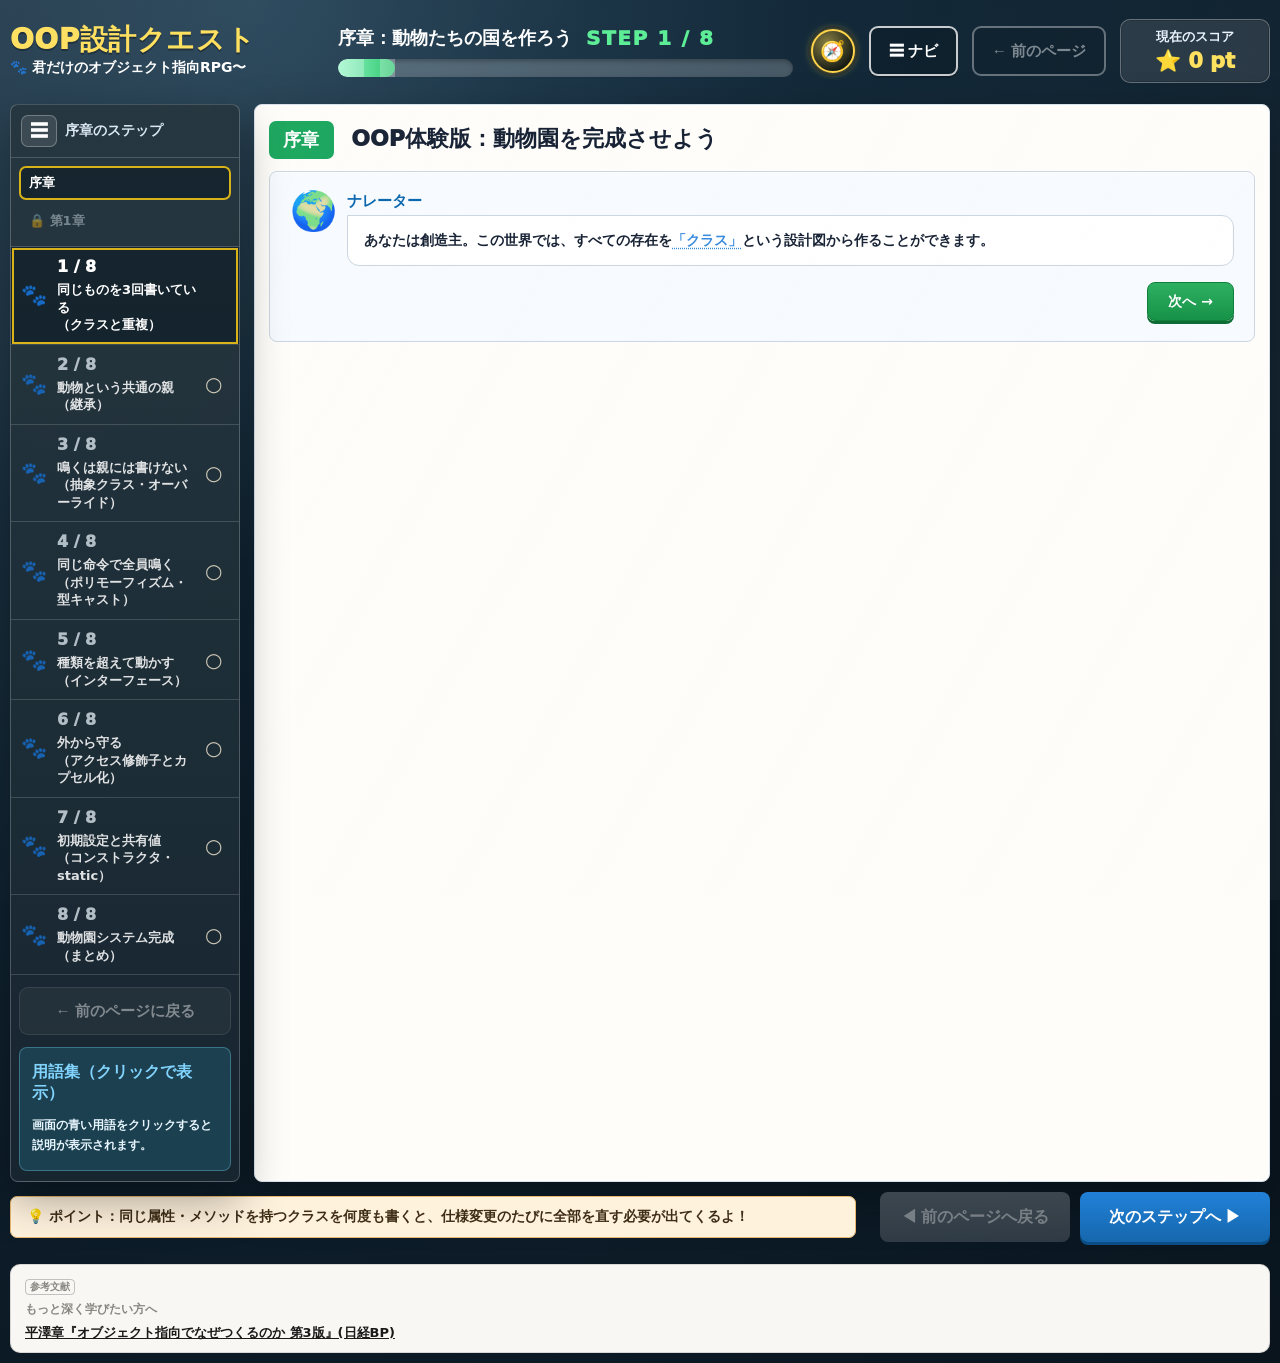
==== index.html @ e27869a7 "feat: 書籍紹介カードとSEO用metaを追加 - 平澤章『オブジェクト指向でなぜつくるのか 第3版』の紹介カードをフッター下に追加(senjin-22) - description/canoni" ====
<!DOCTYPE html>
<html lang="ja">
<head>
<meta charset="UTF-8">
<meta name="viewport" content="width=device-width, initial-scale=1.0">
<title>OOPクエスト ― ゲームで学ぶオブジェクト指向入門（動物園チュートリアル）</title>
<meta name="description" content="クラス・インスタンス・継承・カプセル化・ポリモーフィズムを、動物園を組み立てながら体験できる無料のオブジェクト指向（OOP）学習ゲーム。ブラウザだけで遊べます。">
<link rel="canonical" href="https://informatics.habatakijuku.com/oop-game/">
<meta property="og:type" content="website">
<meta property="og:site_name" content="OOPクエスト">
<meta property="og:locale" content="ja_JP">
<meta property="og:title" content="OOPクエスト ― ゲームで学ぶオブジェクト指向入門（動物園チュートリアル）">
<meta property="og:description" content="クラス・継承・ポリモーフィズムを、動物園を組み立てながら体験できる無料のOOP学習ゲーム。">
<meta property="og:url" content="https://informatics.habatakijuku.com/oop-game/">
<meta name="twitter:card" content="summary">
<link rel="icon" href="data:image/svg+xml,<svg xmlns=%22http://www.w3.org/2000/svg%22 viewBox=%220 0 100 100%22><text y=%22.9em%22 font-size=%2290%22>🐾</text></svg>">
<script type="application/ld+json">
{
  "@context": "https://schema.org",
  "@type": "LearningResource",
  "name": "OOPクエスト 序章：動物園チュートリアル",
  "description": "クラス・インスタンス・継承・カプセル化・ポリモーフィズムを、動物園を組み立てながら体験できる無料のオブジェクト指向（OOP）学習ゲーム。",
  "url": "https://informatics.habatakijuku.com/oop-game/",
  "inLanguage": "ja",
  "learningResourceType": "learning activity",
  "teaches": "オブジェクト指向プログラミングの基礎（クラス・インスタンス・継承・カプセル化・ポリモーフィズム）",
  "isAccessibleForFree": true,
  "author": { "@type": "Person", "name": "ruglerugle" }
}
</script>
<!-- Google tag (gtag.js) -->
<script async src="https://www.googletagmanager.com/gtag/js?id=G-9RTQCP2HXM"></script>
<script>
  window.dataLayer = window.dataLayer || [];
  function gtag(){dataLayer.push(arguments);}
  gtag('js', new Date());
  gtag('config', 'G-9RTQCP2HXM');
</script>
<style>
*,*::before,*::after{box-sizing:border-box;margin:0;padding:0}
html{-webkit-text-size-adjust:100%;text-size-adjust:100%;}
html,body{max-width:100vw;overflow-x:hidden}
:root{
  --s0:#f1efe8;--s1:#f8f7f4;--s2:#fff;
  --tp:#1a1a18;--ts:#5f5e5a;--tm:#888780;
  --bd:rgba(0,0,0,.13);--bds:rgba(0,0,0,.22);
  --ok:#eaf3de;--tok:#3b6d11;--bok:#97c459;
  --ng:#fcebeb;--tng:#a32d2d;--bng:#f09595;
  --ac:#e6f1fb;--tac:#185fa5;--bac:#85b7eb;--fac:#378add;
  --pr:#eeedfe;--tpr:#534ab7;
  --wn:#faeeda;--twn:#854f0b;--bwn:#ef9f27;
  --r:8px;--f:system-ui,-apple-system,sans-serif;--m:ui-monospace,'Cascadia Code',monospace;
}
@media(prefers-color-scheme:dark){:root{
  --s0:#1c1c1a;--s1:#252523;--s2:#2e2e2b;
  --tp:#f0ede6;--ts:#a8a69f;--tm:#6e6c67;
  --bd:rgba(255,255,255,.11);--bds:rgba(255,255,255,.2);
  --ok:#173404;--tok:#c0dd97;--bok:#3b6d11;
  --ng:#501313;--tng:#f09595;--bng:#a32d2d;
  --ac:#042c53;--tac:#85b7eb;--bac:#185fa5;
  --pr:#26215c;--tpr:#afa9ec;
  --wn:#412402;--twn:#fac775;--bwn:#ba7517;
}}
body{font-family:var(--f);background:var(--s0);color:var(--tp);min-height:100vh;display:flex;justify-content:center;padding:1.5rem 1rem}
.wrap{width:100%;max-width:700px}

/* ── ナビ ── */
.top-bar{display:flex;justify-content:space-between;align-items:center;margin-bottom:1rem;gap:8px;flex-wrap:wrap}
.chapter-nav{display:flex;gap:6px;flex-wrap:wrap}
.ch-dot{padding:4px 12px;border-radius:99px;font-size:12px;border:1px solid var(--bd);background:var(--s1);color:var(--tm);transition:all .2s}
.ch-dot.done{background:var(--ok);color:var(--tok);border-color:var(--bok)}
.ch-dot.active{background:var(--fac);color:#fff;border-color:var(--fac)}
.top-btns{display:flex;gap:6px}
.progress{height:4px;background:var(--bd);border-radius:2px;margin-bottom:1.25rem}
.progress-fill{height:100%;background:var(--fac);border-radius:2px;transition:width .4s}

/* ── 用語ツールチップ ── */
.gloss-term{color:var(--fac);text-decoration:underline;text-decoration-style:dotted;cursor:help;text-underline-offset:3px}
.gloss-term:hover{background:var(--ac);border-radius:2px}
#gloss-popup{display:none;position:fixed;z-index:200;background:var(--s2);border:1px solid var(--bds);border-radius:12px;padding:1rem 1.25rem 1rem 1rem;box-shadow:0 6px 24px rgba(0,0,0,.18);max-width:280px;width:calc(100vw - 32px)}
#gloss-popup strong{display:block;margin-bottom:.5rem;font-size:14px;color:var(--tp)}
#gloss-popup p{color:var(--ts);line-height:1.65;font-size:13px}
#gloss-close{position:absolute;top:8px;right:8px;background:none;border:none;cursor:pointer;color:var(--tm);font-size:18px;line-height:1;padding:2px 6px;font-family:var(--f)}

/* ── ストーリー ── */
.story-panel{background:var(--s2);border:1px solid var(--bd);border-radius:16px;padding:1.25rem;margin-bottom:1rem}
.npc{display:flex;align-items:flex-start;gap:10px;margin-bottom:1rem}
.npc-avatar{font-size:32px;flex-shrink:0;line-height:1}
.npc-name{font-size:11px;font-weight:500;color:var(--tm);margin-bottom:4px}
.bubble{background:var(--s1);border:1px solid var(--bd);border-radius:0 12px 12px 12px;padding:.75rem 1rem;font-size:14px;line-height:1.8;color:var(--tp)}
.story-actions{display:flex;justify-content:flex-end}

/* ── 汎用ボタン ── */
.btn{border:1px solid var(--bds);background:transparent;border-radius:var(--r);padding:.6rem 1.25rem;font-size:14px;cursor:pointer;color:var(--tp);font-family:var(--f);transition:background .15s;touch-action:manipulation;-webkit-tap-highlight-color:transparent}
.btn:hover{background:var(--s1)}
.btn-p{background:var(--fac);color:#fff;border-color:var(--fac)}
.btn-p:hover{opacity:.9;background:var(--fac)}
.btn:disabled{opacity:.4;cursor:default;pointer-events:none}
.btn-sm{padding:.4rem .75rem;font-size:12px}

.ch-title{font-size:11px;font-weight:500;color:var(--tm);letter-spacing:.08em;margin-bottom:4px}
.ch-heading{font-size:20px;font-weight:500;margin-bottom:1rem;color:var(--tp)}
.game-intro{font-size:14px;color:var(--ts);margin-bottom:1rem;line-height:1.6}

/* ── UML クラスボックス ── */
.uml-class{border:2px solid var(--ts);background:var(--s2)}
.uml-head{background:var(--s0);border-bottom:1.5px solid var(--ts);padding:8px 14px;font-weight:500;text-align:center;font-size:14px}
.uml-sec{border-bottom:1.5px solid var(--ts);padding:4px 0}
.uml-sec:last-child{border-bottom:none}
.m-row{display:flex;align-items:center;gap:8px;padding:8px 12px;font-family:var(--m);font-size:12px;border-left:3px solid transparent}
.m-name{flex:1;word-break:break-all}
.m-mod-btn{display:flex;gap:4px;flex-shrink:0}
.mod-opt{padding:4px 8px;border-radius:4px;font-size:11px;font-weight:500;cursor:pointer;border:1.5px solid transparent;opacity:.4;transition:all .15s;touch-action:manipulation}
.mod-opt:hover{opacity:.7}
.mod-opt.sel{opacity:1;border-color:currentColor}
.mod-pub{color:var(--tok);background:var(--ok)}
.mod-pri{color:var(--tng);background:var(--ng)}
.mod-pro{color:var(--tpr);background:var(--pr)}

/* ── 継承ツリー ── */
.tree-wrap{background:var(--s1);border:1px solid var(--bd);border-radius:12px;padding:1.25rem 1rem;margin-bottom:1rem;overflow-x:auto;-webkit-overflow-scrolling:touch}
.cards-area{display:flex;gap:8px;flex-wrap:wrap;margin-bottom:1rem}
.class-card{padding:6px 12px;border:2px solid var(--bds);border-radius:var(--r);background:var(--s2);cursor:pointer;font-size:12px;font-weight:500;transition:all .15s;user-select:none;touch-action:manipulation}
.class-card:hover,.class-card.selected{border-color:var(--fac);background:var(--ac);color:var(--tac)}
.class-card.placed{opacity:.3;cursor:default;pointer-events:none}

/* ── 合成/集約 ── */
.worlds{display:grid;grid-template-columns:1fr 1fr;gap:12px;margin-bottom:1rem}
.world-box{background:var(--s2);border:1px solid var(--bd);border-radius:12px;padding:1rem;text-align:center}
.world-title{font-size:12px;font-weight:500;margin-bottom:.75rem;color:var(--ts)}
.obj-block{padding:8px 12px;border:2px solid var(--ts);background:var(--s2);font-size:12px;font-weight:500;border-radius:4px;transition:opacity .5s,transform .5s;display:inline-block}
.obj-block.dead{opacity:0;transform:scale(.6)}
.compose-line{width:2px;height:16px;margin:0 auto}
.compose-line.solid{background:var(--tp)}
.compose-line.dashed{background:repeating-linear-gradient(to bottom,var(--ts) 0,var(--ts) 4px,transparent 4px,transparent 8px)}
.diamond{width:11px;height:11px;transform:rotate(45deg);margin:3px auto}
.diamond.filled{background:var(--tp)}
.diamond.empty-d{border:2px solid var(--tp)}
.rel-label{font-size:11px;color:var(--tm);margin:.5rem 0;line-height:1.4}
.world-quiz{background:var(--s1);border:1px solid var(--bd);border-radius:var(--r);padding:.875rem 1rem;margin-bottom:.75rem}
.wq-q{font-size:13px;margin-bottom:.75rem;line-height:1.6}
.wq-opts{display:flex;gap:8px;flex-wrap:wrap}
.wq-opt{padding:8px 16px;border:1px solid var(--bds);border-radius:var(--r);font-size:13px;cursor:pointer;background:var(--s2);transition:all .15s;touch-action:manipulation}
.wq-opt:hover{background:var(--s1)}
.wq-opt.ok{background:var(--ok);border-color:var(--bok);color:var(--tok)}
.wq-opt.ng{background:var(--ng);border-color:var(--bng);color:var(--tng)}

/* ── ポリモーフィズム ── */
.poly-area{display:grid;grid-template-columns:repeat(3,1fr);gap:10px;margin-bottom:1rem}
.poly-card{background:var(--s2);border:2px solid var(--bd);border-radius:12px;padding:.75rem .5rem;text-align:center;transition:border-color .3s,background .3s,transform .3s}
.poly-card.active{border-color:var(--fac);background:var(--ac);transform:translateY(-4px)}
.poly-card.done{border-color:var(--bok);background:var(--ok)}
.poly-icon{font-size:22px;margin-bottom:.25rem}
.poly-class{font-size:11px;font-weight:500;margin-bottom:.3rem;color:var(--tp)}
.poly-method{font-size:9px;font-family:var(--m);color:var(--tm);background:var(--s1);border-radius:4px;padding:2px 5px;margin-bottom:.4rem;display:inline-block}
.poly-impl{font-size:9px;font-family:var(--m);color:var(--tac);background:var(--ac);border-radius:4px;padding:2px 5px;margin-bottom:3px;opacity:0;transition:opacity .4s}
.poly-impl.show{opacity:1}
.poly-result{font-size:11px;font-weight:500;color:var(--tok);opacity:0;transition:opacity .4s}
.poly-result.show{opacity:1}
.poly-dispatch{background:var(--s1);border:1px solid var(--bd);border-radius:var(--r);padding:.75rem 1rem;font-family:var(--m);font-size:12px;line-height:2;margin-bottom:1rem}


/* ── 序章：継承ツリー図 ── */
.g0-tree-wrap{background:var(--s1);border:1px solid var(--bd);border-radius:12px;padding:1rem;margin-bottom:1rem;overflow-x:auto;-webkit-overflow-scrolling:touch}
.g0-tree-caption{font-size:12px;font-weight:700;color:var(--tp);margin-bottom:.35rem}
.g0-tree-note{font-size:12px;color:var(--ts);line-height:1.6;margin-bottom:.75rem}
.g0-tree{text-align:center;padding:.25rem 0 .5rem}
.g0-tier-label{font-size:11px;font-weight:700;color:var(--ts);margin-bottom:.4rem}
.g0-tier-row{display:flex;justify-content:center;gap:16px;flex-wrap:wrap;align-items:flex-start}
.g0-tree-node{background:var(--s2);border:2px solid var(--bds);border-radius:8px;overflow:hidden;min-width:120px;box-shadow:0 1px 0 rgba(0,0,0,.04)}
.g0-tree-node.movable{border-color:var(--tpr)}
.g0-tree-node.animal{border-color:var(--bok)}
.g0-tree-node.vehicle{border-color:var(--bac)}
.g0-tree-node.machine{border-color:var(--bwn)}
.g0-tree-node.leaf{min-width:72px;font-size:11px}
.g0-node-title{font-weight:700;font-size:13px;padding:5px 8px;background:var(--s0);border-bottom:1px solid var(--bd)}
.g0-tree-node.movable .g0-node-title{background:var(--pr);color:var(--tpr)}
.g0-tree-node.animal .g0-node-title{background:var(--ok);color:var(--tok)}
.g0-tree-node.vehicle .g0-node-title{background:var(--ac);color:var(--tac)}
.g0-tree-node.machine .g0-node-title{background:var(--wn);color:var(--twn)}
.g0-node-sub{font-size:10px;color:var(--tm);padding:3px 8px 0;font-family:var(--m)}
.g0-node-items{font-family:var(--m);font-size:10px;line-height:1.55;color:var(--ts);padding:4px 8px 6px;text-align:left}
.g0-arrow{font-size:22px;color:var(--ts);line-height:1;margin:.1rem 0}
.g0-branch{height:16px;border-top:2px solid var(--ts);border-left:2px solid var(--ts);border-right:2px solid var(--ts);width:min(70%,340px);margin:0 auto -1px}
.g0-leaf-group{display:flex;flex-direction:column;align-items:center;gap:6px;padding:8px 10px;border-radius:10px;background:rgba(0,0,0,.03)}
.g0-leaf-group-label{font-size:10px;font-weight:700;color:var(--tm)}
.g0-leaves{display:flex;gap:6px;justify-content:center;align-items:flex-start}
.g0-tree-tip{background:var(--wn);border:1px solid var(--bwn);border-radius:8px;padding:.65rem .8rem;font-size:12px;color:var(--twn);line-height:1.7;margin-top:.75rem}
@media(max-width:500px){
  .g0-tree-wrap{padding:.85rem}
  .g0-tier-row{gap:10px}
  .g0-tree-node{min-width:96px}
  .g0-tree-node.leaf{min-width:66px;font-size:10px}
  .g0-node-items{font-size:9px}
}

/* ── 抽象クラス ── */
.abs-badge{display:inline-block;font-size:10px;padding:1px 6px;border-radius:4px;margin-left:6px;font-style:italic;background:var(--pr);color:var(--tpr)}

/* ── static ── */
.accounts{display:grid;grid-template-columns:repeat(3,1fr);gap:8px;margin-bottom:1rem}
.acc-card{background:var(--s2);border:1px solid var(--bd);border-radius:12px;padding:.75rem .5rem;text-align:center}
.acc-icon{font-size:22px;margin-bottom:.3rem}
.acc-name{font-size:10px;font-weight:500;margin-bottom:.5rem}
.acc-field{font-size:10px;font-family:var(--m);padding:3px 6px;border-radius:4px;margin-bottom:3px;display:flex;justify-content:space-between;gap:4px;align-items:center}
.acc-field.static-f{background:var(--wn);color:var(--twn)}
.acc-field.inst-f{background:var(--s1);color:var(--ts)}
.acc-val{font-weight:500;font-size:10px;text-align:right;flex-shrink:0}
.ctrl-box{border-radius:var(--r);padding:.875rem 1rem;margin-bottom:.75rem;font-size:14px}
.ctrl-box.static-ctrl{background:var(--wn);border:1px solid var(--bwn);display:flex;align-items:center;justify-content:space-between;gap:8px;flex-wrap:wrap}
.ctrl-box.inst-ctrl{background:var(--s1);border:1px solid var(--bd)}
.ctrl-box span.label{font-weight:500}
.static-ctrl span.label{color:var(--twn)}
.inst-ctrl span.label{color:var(--ts);font-size:13px}
.inst-btns{display:flex;gap:6px;flex-wrap:wrap;margin-top:.5rem}
.inst-btn{padding:8px 12px;border:1px solid var(--bds);border-radius:var(--r);font-size:12px;cursor:pointer;background:var(--s2);font-family:var(--f);touch-action:manipulation}
.inst-btn:hover{background:var(--s1)}

.fb{border-radius:var(--r);padding:.875rem 1rem;font-size:14px;line-height:1.6;margin-bottom:1rem;display:none}
.fb.show{display:block}
.fb.ok{background:var(--ok);color:var(--tok);border:1px solid var(--bok)}
.fb.ng{background:var(--ng);color:var(--tng);border:1px solid var(--bng)}
.info-box{background:var(--ac);border:1px solid var(--bac);border-radius:var(--r);padding:.75rem 1rem;font-size:13px;color:var(--tac);margin-bottom:1rem;line-height:1.8}
.code-sample{background:var(--s1);border:1px solid var(--bd);border-radius:var(--r);padding:.75rem 1rem;font-family:var(--m);font-size:12px;line-height:1.75;white-space:pre-wrap;overflow:auto;margin-bottom:1rem}
.lesson-point{background:var(--wn);border:1px solid var(--bwn);color:var(--twn);border-radius:var(--r);padding:.7rem 1rem;font-size:13px;line-height:1.75;margin-bottom:1rem}

.complete{text-align:center;padding:2rem 0}
.complete h2{font-size:22px;font-weight:500;margin-bottom:.5rem}
.big-score{font-size:48px;font-weight:500;color:var(--fac);margin:.5rem 0}
.summary-grid{display:grid;grid-template-columns:repeat(auto-fit,minmax(140px,1fr));gap:8px;margin:1.25rem 0;text-align:left}
.sum-card{background:var(--s2);border:1px solid var(--bd);border-radius:12px;padding:.75rem 1rem}
.sum-card strong{display:block;font-size:13px;margin-bottom:4px;color:var(--tp)}
.sum-card p{color:var(--ts);line-height:1.6;font-size:12px}

@media(max-width:500px){
  .worlds{grid-template-columns:1fr}
  .poly-area{grid-template-columns:1fr}
  .m-name{font-size:11px}
  .ctrl-box.static-ctrl{flex-direction:column;align-items:flex-start}
  .m-row{flex-wrap:wrap;row-gap:6px}
  .m-name{flex:1 1 100%}
  .m-mod-btn{flex:0 0 100%;flex-shrink:0}
}


/* ===== Screenshot-like RPG UI polish ===== */
:root{
  --bg-a:#0d1b25;--bg-b:#142938;--bg-c:#09131b;
  --paper:#fffdf9;--paper2:#f8fbff;--ink:#162232;--muted:#657587;
  --line:#cbd6e2;--blue:#1678c8;--green:#1aa85a;--gold:#ffd44a;
  --dark-panel:rgba(25,39,49,.92);--dark-panel2:rgba(18,30,39,.96);
  --side-line:rgba(255,255,255,.18);
  --shadow:0 18px 45px rgba(0,0,0,.35);
}
@media(prefers-color-scheme:dark){:root{--s0:#eef3f8;--s1:#f7fbff;--s2:#fff;--tp:#182536;--ts:#5d6b7b;--tm:#8a98a8;--bd:rgba(10,35,60,.16);--bds:rgba(10,35,60,.28)}}
body{display:block;min-height:100vh;padding:0;background:radial-gradient(circle at 20% 0%,#29465a 0,#122838 34%,#09141d 100%);color:var(--ink);font-weight:650;}
body::before{content:"";position:fixed;inset:0;pointer-events:none;background:linear-gradient(120deg,rgba(255,255,255,.06),transparent 35%,rgba(255,255,255,.035));}
.wrap{max-width:none;width:auto}.top-bar,.progress{display:none!important}
.app-shell{min-height:100vh;display:flex;flex-direction:column;gap:10px;padding:8px 10px 10px;}
.game-header{height:86px;display:grid;grid-template-columns:310px 1fr auto;gap:18px;align-items:center;color:#fff;}
.brand-title{font-size:28px;line-height:1.05;font-weight:950;letter-spacing:.02em;color:#ffdf5a;text-shadow:0 2px 0 rgba(0,0,0,.35);white-space:nowrap;}
.brand-sub{font-size:14px;margin-top:5px;color:#fff;font-weight:900}.brand-sub::before{content:"🐾 ";}
.chapter-title{font-size:18px;font-weight:950;margin-bottom:9px;color:#fff;display:flex;align-items:center;gap:14px}.step-num{color:#5eed97;font-size:20px;letter-spacing:.08em;white-space:nowrap}.head-progress{height:18px;background:rgba(255,255,255,.22);border-radius:999px;overflow:hidden;box-shadow:inset 0 2px 4px rgba(0,0,0,.28)}
.head-progress-fill{height:100%;width:0;background:linear-gradient(90deg,#96f7c8,#2ec66e);border-radius:999px;transition:width .3s;position:relative}.head-progress-fill::after{content:"";position:absolute;inset:0;background:repeating-linear-gradient(90deg,rgba(255,255,255,.28) 0 26px,transparent 26px 42px)}
.header-actions{display:flex;align-items:center;gap:14px}a.head-btn{text-decoration:none;display:inline-flex;align-items:center;justify-content:center}.head-btn.home-badge{width:44px;height:44px;padding:0;border-radius:50%;background:radial-gradient(circle at 35% 30%,rgba(255,212,74,.5),rgba(20,26,20,1) 75%);border:2px solid #ffd44a;box-shadow:0 0 0 3px rgba(0,0,0,.25),0 0 10px -2px #ffd44a;font-size:20px}.head-btn.home-badge:hover{box-shadow:0 0 0 3px rgba(0,0,0,.25),0 0 16px 0 #ffd44a;transform:translateY(-2px) scale(1.07)}.score-box{height:64px;padding:8px 18px;border:1px solid rgba(255,255,255,.28);background:rgba(255,255,255,.10);border-radius:10px;text-align:center;min-width:150px;box-shadow:inset 0 0 0 1px rgba(0,0,0,.18)}.score-label{font-size:13px;color:#eaf4ff}.score-val{font-size:21px;color:#ffe15d;font-weight:950;margin-top:3px}.head-btn{height:50px;padding:0 18px;border:2px solid rgba(255,255,255,.78);border-radius:9px;background:rgba(0,0,0,.18);color:#fff;font-size:15px;font-weight:900;cursor:pointer;box-shadow:0 2px 0 rgba(0,0,0,.26)}
.game-layout{display:grid;grid-template-columns:230px minmax(0,1fr);gap:14px;flex:1;min-height:0;transition:grid-template-columns .25s ease}.side-panel{background:linear-gradient(180deg,rgba(39,55,64,.96),rgba(23,38,48,.98));position:sticky;top:8px;align-self:start;border:1px solid rgba(255,255,255,.22);border-radius:8px;box-shadow:var(--shadow);padding:0;color:#fff;overflow:hidden;transition:width .25s ease}.side-head{font-size:14px;font-weight:900;color:#dbe8f3;padding:10px 10px;border-bottom:1px solid var(--side-line);display:flex;align-items:center;gap:8px;min-height:48px}.side-head-text{white-space:nowrap}.side-toggle{width:36px;height:32px;border:1px solid rgba(255,255,255,.28);border-radius:7px;background:rgba(255,255,255,.10);color:#fff;font-weight:950;font-size:18px;cursor:pointer;line-height:1}.step-list{display:flex;flex-direction:column}.side-step{display:grid;grid-template-columns:30px 1fr 24px;gap:6px;align-items:center;min-height:78px;padding:10px 10px;border-bottom:1px solid var(--side-line);color:#cbd6de;position:relative;cursor:pointer;user-select:none}.side-step:hover{background:rgba(255,255,255,.07)}.side-step.upcoming{opacity:.86}.side-step.active{background:rgba(9,22,31,.52);outline:2px solid #d7b219;outline-offset:-3px;color:#fff}.side-step.done .paw{color:#ffd64c}.side-step.locked{opacity:.58}.paw{font-size:21px;color:#9ba7ad}.check,.lock{font-size:20px}.check{color:#51d184}.lock{color:#e8dfc9}.step-main{font-size:16px;font-weight:950;line-height:1.25}.step-sub{font-size:13px;margin-top:4px;line-height:1.35;color:#fff;font-weight:850}.side-actions{padding:12px 8px}.side-back{width:100%;height:48px;border:1px solid rgba(255,255,255,.22);border-radius:9px;background:rgba(255,244,209,.10);color:#fff;font-weight:900;font-size:15px}.gloss-box{margin:0 8px 10px;padding:14px 12px;border-radius:8px;background:rgba(31,76,93,.70);border:1px solid rgba(97,178,205,.45)}.gloss-title{color:#82d4ff;font-weight:950;margin-bottom:12px}.gloss-note{font-size:12px;line-height:1.65;color:#e8f6ff;font-weight:750}
.main-area{background:var(--paper);border:1px solid #d8e2ec;border-radius:8px;padding:16px 14px 10px;box-shadow:var(--shadow);overflow:auto;min-height:690px}.main-area .ch-title{display:inline-block;background:#1aa65d;color:#fff;border-radius:7px;padding:7px 14px;font-size:18px;font-weight:950;letter-spacing:.02em;margin:0 12px 0 0}.main-area .ch-title::after{content:""}.main-area .ch-heading{display:inline;font-size:22px;font-weight:950;color:#172235}.main-area .game-intro{clear:both;border-top:1px solid #c9d2da;padding-top:9px;margin-top:8px;font-size:16px;color:#172235;line-height:1.7;font-weight:780}.story-panel,.tree-wrap,.g0-tree-wrap{background:#f7fbff;border:1px solid #cbd6e2;border-radius:8px;box-shadow:inset 0 1px 0 #fff}.story-panel{margin-top:12px}.bubble{background:#fff;border:1px solid #cbd6e2;color:#172235;font-weight:750}.npc-avatar{font-size:38px}.npc-name{font-size:15px;color:#0967ae;font-weight:950}.btn{font-weight:900;border-radius:8px}.btn-p{background:linear-gradient(#29af5e,#129044);border-color:#0d7d37;color:#fff;box-shadow:0 3px 0 #0a6930}.code-sample{background:#eef4fa;color:#20344a;border-color:#cbd6e2;font-weight:750}.lesson-point{background:#fff4df;border-color:#e6b76a;color:#4c3514;font-weight:800}.fb.show{font-weight:800}.info-box{font-weight:800}.game-footer{display:grid;grid-template-columns:minmax(0,1fr) 390px;gap:24px;align-items:center}.footer-tip{background:#fff2dd;border:1px solid #e9b76d;border-radius:7px;padding:11px 16px;font-size:14px;color:#3e2d16;font-weight:900}.footer-actions{display:grid;grid-template-columns:1fr 1fr;gap:10px}.footer-prev,.footer-next{height:50px;border:none;border-radius:8px;color:white;font-size:16px;font-weight:950;cursor:pointer}.footer-prev{background:linear-gradient(#7a8794,#596673);box-shadow:0 3px 0 #3e4750}.footer-next{background:linear-gradient(#2181d8,#1667ad);box-shadow:0 3px 0 #0a4d87}.footer-prev:disabled,.footer-next:disabled,.head-btn:disabled,.side-back:disabled{opacity:.45;cursor:default;filter:grayscale(.35);box-shadow:none}.uml-class{border-color:#7a8da3}.uml-head{background:#edf4fb;color:#15283c;font-weight:950}.g0-tree-wrap{padding:12px}.g0-tree-caption{font-size:14px;color:#5b6774}.g0-tree-note{display:none}.g0-tree-node{box-shadow:0 2px 0 rgba(0,0,0,.08);background:#fff}.g0-node-title{font-size:15px;color:#111827}.g0-node-sub{font-weight:950}.g0-node-items{font-size:11px;color:#25364b;font-weight:850}.g0-arrow{font-size:23px;color:#2f3a45}.g0-branch,.g0-mini-branch{border-color:#2f3a45}.chapter-prefix{display:inline-block;background:#1aa65d;color:#fff;padding:7px 12px;border-radius:7px;margin-right:8px;font-weight:950}.quiz-choice{display:flex;align-items:center;gap:10px;border-bottom:1px solid #d7dfe8;padding:13px 8px;font-size:16px}.quiz-radio{width:22px;height:22px;border:2px solid #aebccc;border-radius:50%;display:inline-block;position:relative;background:#fff}.quiz-choice.selected .quiz-radio{border-color:#1d83df}.quiz-choice.selected .quiz-radio::after{content:"";position:absolute;inset:4px;border-radius:50%;background:#1d83df}.quiz-actions{display:flex;gap:18px;align-items:center;margin-top:18px}.confirm-btn{margin-left:auto;min-width:185px;height:64px;border:none;border-radius:12px;background:linear-gradient(#22b75d,#128943);color:#fff;font-size:24px;font-weight:950;box-shadow:0 3px 0 #0b682f}.hint-btn{height:38px;padding:0 16px;border-radius:7px;border:1px solid #96aec4;background:#fff;color:#1e74bd;font-size:14px;font-weight:900}


/* ===== Character dialogue system ===== */
.dialog-scene{
  display:flex;
  flex-direction:column;
  gap:8px;
  margin:12px 0 16px;
}
.dialog-row{
  display:grid;
  grid-template-columns:132px minmax(0,1fr);
  gap:12px;
  align-items:stretch;
  border:1px solid #cbd6e2;
  background:linear-gradient(180deg,#ffffff,#f8fbff);
  border-radius:10px;
  padding:10px 12px;
  box-shadow:inset 0 1px 0 #fff,0 2px 0 rgba(20,45,70,.04);
}
.dialog-row.right{
  grid-template-columns:minmax(0,1fr) 144px;
}
.dialog-row.right .dialog-character{order:2}
.dialog-row.right .dialog-bubble{order:1}
.dialog-character{
  display:flex;
  flex-direction:column;
  align-items:center;
  justify-content:center;
  align-self:center;
  min-width:0;
}
.dialog-character img{
  width:112px;
  max-width:100%;
  height:auto;
  display:block;
  object-fit:contain;
  filter:drop-shadow(0 3px 2px rgba(0,0,0,.12));
  position:relative;
  z-index:1;
}
.dialog-name{
  margin-top:-2px;
  padding:4px 12px;
  border-radius:7px;
  color:#fff;
  font-weight:950;
  font-size:13px;
  line-height:1.2;
  box-shadow:0 2px 0 rgba(0,0,0,.16);
  white-space:nowrap;
  position:relative;
  z-index:2;
}
.dialog-name.cat{background:linear-gradient(#4e9548,#2d7332)}
.dialog-name.rabbit{background:linear-gradient(#e78091,#ca5368)}
.dialog-bubble{
  position:relative;
  align-self:center;
  background:#fff;
  border:1px solid #cbd6e2;
  border-radius:12px;
  padding:13px 16px;
  color:#172235;
  font-size:15px;
  line-height:1.85;
  font-weight:800;
  min-height:84px;
  display:flex;
  flex-direction:column;
  justify-content:center;
}
.dialog-bubble::before{
  content:"";
  position:absolute;
  left:-10px;
  top:50%;
  transform:translateY(-50%);
  width:0;height:0;
  border-top:10px solid transparent;
  border-bottom:10px solid transparent;
  border-right:10px solid #cbd6e2;
}
.dialog-bubble::after{
  content:"";
  position:absolute;
  left:-8px;
  top:50%;
  transform:translateY(-50%);
  width:0;height:0;
  border-top:9px solid transparent;
  border-bottom:9px solid transparent;
  border-right:9px solid #fff;
}
.dialog-row.right .dialog-bubble::before{
  left:auto;right:-10px;
  border-right:0;
  border-left:10px solid #cbd6e2;
}
.dialog-row.right .dialog-bubble::after{
  left:auto;right:-8px;
  border-right:0;
  border-left:9px solid #fff;
}
.dialog-bubble strong,.dialog-bubble .hot{color:#d61e1e;font-weight:950}
.dialog-bubble .blue{color:#0967ae;font-weight:950}
.dialog-choice-panel{
  display:grid;
  grid-template-columns:repeat(3,minmax(0,1fr));
  gap:10px;
  margin:12px 0 16px;
}
.design-slot{
  background:#fff;
  border:2px solid #d5dde8;
  border-radius:10px;
  min-height:88px;
  padding:10px 12px;
  box-shadow:inset 0 1px 0 #fff;
}
.design-slot.good{border-color:#a35ff2;background:#fbf7ff}
.design-slot-title{font-weight:950;font-size:14px;margin-bottom:6px;color:#162232}
.design-slot-sub{font-family:var(--m);font-size:12px;line-height:1.8;color:#4b5d70;font-weight:800}
@media(max-width:700px){
  .dialog-row,.dialog-row.right{grid-template-columns:88px minmax(0,1fr);padding:8px;gap:8px}
  .dialog-row.right .dialog-character{order:0}
  .dialog-row.right .dialog-bubble{order:1}
  .dialog-character img{width:82px}
  .dialog-name{font-size:11px;padding:3px 8px}
  .dialog-bubble{font-size:13px;line-height:1.7;padding:10px 12px;min-height:70px}
  .dialog-row.right .dialog-bubble::before{left:-10px;right:auto;border-left:0;border-right:10px solid #cbd6e2}
  .dialog-row.right .dialog-bubble::after{left:-8px;right:auto;border-left:0;border-right:9px solid #fff}
  .dialog-choice-panel{grid-template-columns:1fr}
}



/* ===== 不自然な途中改行の抑制 =====
   用語・メソッド名だけが1語で次行に送られないようにする */
.dialog-bubble,
.bubble,
.game-intro,
.lesson-point,
.fb,
.info-box,
.footer-tip,
.g0-tree-note,
.g0-tree-tip,
.sum-card p{
  line-break: strict;
  word-break: auto-phrase;
  overflow-wrap: normal;
  text-wrap: pretty;
}
@supports not (word-break: auto-phrase){
  .dialog-bubble,.bubble,.game-intro,.lesson-point,.fb,.info-box,.footer-tip,.g0-tree-note,.g0-tree-tip,.sum-card p{
    word-break: normal;
  }
}
.gloss-term,
.dialog-bubble strong,
.dialog-bubble code,
.bubble strong,
.bubble code,
.game-intro strong,
.lesson-point strong,
.fb strong,
.info-box strong,
code{
  white-space: nowrap;
  word-break: keep-all;
}
.jp-nobr{
  white-space: nowrap;
  word-break: keep-all;
  display:inline;
}
.jp-phrase{
  white-space: nowrap;
  word-break: keep-all;
  display:inline;
}
.m-name{
  word-break: keep-all;
  overflow-wrap: normal;
}

/* スマホ幅：長い用語がnowrapで画面外にはみ出るのを防ぐ（iOS Safariで実機確認） */
@media(max-width:700px){
  .dialog-bubble,.bubble,.game-intro,.lesson-point,.fb,.info-box,.footer-tip,.g0-tree-note,.g0-tree-tip,.sum-card p{
    word-break: normal;
    overflow-wrap: anywhere;
  }
  .gloss-term,
  .dialog-bubble strong,.dialog-bubble code,
  .bubble strong,.bubble code,
  .game-intro strong,.lesson-point strong,.fb strong,.info-box strong,
  code,
  .jp-nobr,.jp-phrase{
    white-space: normal;
    overflow-wrap: anywhere;
  }
}

/* サイドナビ収納：アイコンだけ残す（タブレット幅） */
.app-shell.side-collapsed .game-layout{grid-template-columns:64px minmax(0,1fr)}
.app-shell.side-collapsed .side-panel{width:64px}
.app-shell.side-collapsed .side-head{justify-content:center;padding:8px 6px}
.app-shell.side-collapsed .side-head-text{display:none}
.app-shell.side-collapsed .step-list{display:flex;flex-direction:column}
.app-shell.side-collapsed .side-step{grid-template-columns:1fr;justify-items:center;min-height:58px;padding:8px 4px;gap:0}
.app-shell.side-collapsed .side-step>div:nth-child(2),
.app-shell.side-collapsed .side-step>div:nth-child(3),
.app-shell.side-collapsed .side-actions,
.app-shell.side-collapsed .chapter-nav,
.app-shell.side-collapsed .gloss-box{display:none}
.chapter-nav{display:flex;flex-direction:column;padding:8px;gap:4px;border-bottom:1px solid var(--side-line)}
.chapter-tab{padding:8px 10px;border-radius:7px;font-size:13px;font-weight:900;color:#cbd6de;cursor:pointer;user-select:none}
.chapter-tab:hover{background:rgba(255,255,255,.08)}
.chapter-tab.active{background:rgba(9,22,31,.52);outline:2px solid #d7b219;outline-offset:-2px;color:#fff}
.chapter-tab.done{color:#9fd6b8}
.chapter-tab.locked{opacity:.5;cursor:default}
.app-shell.side-collapsed .paw{font-size:22px}
.app-shell.side-collapsed .side-step.active{outline-offset:-4px}
.side-backdrop{display:none}
@media(max-width:900px){
  .app-shell{padding:8px;gap:8px;max-width:100vw;overflow-x:hidden}
  .game-header{height:auto;grid-template-columns:1fr;gap:10px}
  .brand-title{font-size:24px}
  .header-actions{flex-wrap:wrap;gap:8px}
  .game-layout{grid-template-columns:64px minmax(0,1fr);gap:8px;min-width:0}
  .app-shell:not(.side-collapsed) .game-layout{grid-template-columns:220px minmax(0,1fr)}
  .side-panel{display:block;order:0;position:sticky;top:8px}
  .side-head{padding:10px 12px}
  .step-list{display:flex;flex-direction:column}
  .side-step{min-height:58px;padding:8px;grid-template-columns:24px 1fr 20px}
  .paw{font-size:17px}.step-main{font-size:13px}.step-sub{font-size:11px}
  .side-actions,.gloss-box{display:none}
  .main-area{min-height:auto;padding:12px 10px;max-width:100%}
  .game-footer{grid-template-columns:1fr;gap:8px}.footer-actions{grid-template-columns:1fr 1fr;width:100%}.footer-prev,.footer-next{width:100%}
}
/* スマホ幅：サイドナビは完全に隠し、開くときだけ画面に重なるドロワーとして表示する */
@media(max-width:700px){
  .game-layout{grid-template-columns:1fr;gap:0}
  .app-shell.side-collapsed .game-layout,
  .app-shell:not(.side-collapsed) .game-layout{grid-template-columns:1fr}
  .side-panel{
    position:fixed;top:0;left:0;order:0;
    width:min(82vw,300px);height:100vh;height:100dvh;
    border-radius:0;
    transform:translateX(-100%);
    transition:transform .25s ease;
    box-shadow:10px 0 30px rgba(0,0,0,.45);
    overflow-y:auto;
    z-index:80;
  }
  .app-shell.side-collapsed .side-panel{width:min(82vw,300px);transform:translateX(-100%)}
  .app-shell:not(.side-collapsed) .side-panel{transform:translateX(0)}
  .side-backdrop{
    display:none;position:fixed;inset:0;background:rgba(6,12,18,.55);z-index:70;
  }
  .app-shell:not(.side-collapsed) .side-backdrop{display:block}
}

.book-recommend-box{margin:12px 0 0;background:var(--s1);border:1px solid var(--bd);border-radius:10px;padding:10px 14px}
.book-recommend-label{display:inline-block;font-size:10px;font-weight:900;color:var(--tm);border:1px solid var(--bds);border-radius:4px;padding:0 4px;margin:0 0 6px}
.book-recommend-lead{font-size:12px;color:var(--tm);margin:0 0 4px;font-weight:700}
.book-recommend-box a{font-size:13px;font-weight:900;text-decoration:underline;color:var(--tp)}
</style>
</head>

<body>
<div class="app-shell">
  <header class="game-header">
    <div>
      <h1 class="brand-title">OOP設計クエスト</h1>
      <div class="brand-sub">君だけのオブジェクト指向RPG〜</div>
    </div>
    <div>
      <div class="chapter-title"><span id="head-chapter-title">序章：動物たちの国を作ろう</span><span class="step-num" id="head-step">STEP 1 / 8</span></div>
      <div class="head-progress"><div class="head-progress-fill" id="prog"></div></div>
    </div>
    <div class="header-actions">
      <a class="head-btn home-badge" href="/" title="クエスト集トップへ" aria-label="クエスト集トップへ">🧭</a>
      <button class="head-btn" onclick="toggleSidebar()">☰ ナビ</button>
      <button class="head-btn" onclick="goBack()" id="back-btn">← 前のページ</button>
      <div class="score-box"><div class="score-label">現在のスコア</div><div class="score-val">⭐ <span id="score-now">0</span> pt</div></div>
    </div>
  </header>
  <div class="game-layout">
    <div class="side-backdrop" id="side-backdrop" onclick="toggleSidebar()"></div>
    <aside class="side-panel" id="side-panel">
      <div class="side-head"><button class="side-toggle" onclick="toggleSidebar()" title="ナビを開閉">☰</button><span class="side-head-text" id="side-head-label">序章のステップ</span></div>
      <div class="chapter-nav" id="chapter-nav"></div>
      <div class="step-list" id="ch-nav"></div>
      <div class="side-actions"><button class="side-back" id="side-back-btn" onclick="goBack()">← 前のページに戻る</button></div>
      <div class="gloss-box" id="side-gloss">
        <div class="gloss-title">用語集（クリックで表示）</div>
        <div class="gloss-note">画面の青い用語をクリックすると説明が表示されます。</div>
      </div>
    </aside>
    <main class="main-area" id="main-area" tabindex="-1"><div id="screen"></div></main>
  </div>
  <footer class="game-footer">
    <div class="footer-tip" id="footer-tip-text">💡 ポイント：継承は「is-a（〜は〜の一種）」の関係を表す。上のクラスの性質や振る舞いを下のクラスが受け継ぐよ！</div>
    <div class="footer-actions">
      <button class="footer-prev" id="footer-prev-btn" onclick="goBack()">◀ 前のページへ戻る</button>
      <button class="footer-next" onclick="footerNext()">次のステップへ ▶</button>
    </div>
  </footer>
  <div class="book-recommend-box">
    <p class="book-recommend-label">参考文献</p>
    <p class="book-recommend-lead">もっと深く学びたい方へ</p>
    <a href="https://www.amazon.co.jp/dp/4296000187?tag=senjin-22" target="_blank" rel="sponsored noopener">平澤章『オブジェクト指向でなぜつくるのか 第3版』(日経BP)</a>
  </div>
</div>
<div id="gloss-popup">
  <button id="gloss-close" onclick="closeGloss()">×</button>
  <strong id="gloss-term"></strong>
  <p id="gloss-def"></p>
</div>
<script>
const G={chapter:0,phase:'story',line:0,score:0,maxChapter:0};
const history=[];

const CHAPTERS=[
  {name:'序章',sub:'OOP体験版：動物園を完成させよう'},
  {name:'第1章',sub:'UML入門：設計図を正しく読み書きしよう'},
];

const GLOSSARY=[
  {term:'クラス',def:'オブジェクトの設計図。動物クラスのように、データと動作をまとめたもの。'},
  {term:'オブジェクト',def:'クラスから作られた実体。犬のポチ、猫のミケのような一つひとつの存在。'},
  {term:'インスタンス',def:'クラスから作られた実体。new 犬() で作られる一匹一匹がインスタンス。'},
  {term:'コンストラクタ',def:'インスタンスを作るときに初期値をセットする特別な処理。名前や初期体力などを決める。'},
  {term:'フィールド',def:'クラスが持つデータ。名前、体力、空腹度など。'},
  {term:'メソッド',def:'クラスが持つ動作。食べる、歩く、鳴くなど。'},
  {term:'メンバー',def:'クラスが持つフィールドとメソッドの総称。'},
  {term:'アクセス修飾子',def:'public / private / protected のこと。誰がそのメンバーに触れるかを決める。'},
  {term:'public',def:'外部から使える。公開された窓口。'},
  {term:'private',def:'クラス自身だけが使える。外部から勝手に触らせたくないデータに使う。'},
  {term:'protected',def:'自分自身と子クラスから使える。継承先にだけ見せたい時に使う。'},
  {term:'継承',def:'親クラスの性質を子クラスが引き継ぐ仕組み。「犬は動物の一種」のような is-a 関係。'},
  {term:'static',def:'インスタンスごとではなくクラス全体に属する値。動物の総数のように全体で1つあればよいものに使う。'},
  {term:'is-a',def:'「〇〇は△△の一種」と言える関係。継承を使う目安。'},
  {term:'カプセル化',def:'データを外部から直接触れないように隠し、メソッドだけを窓口にする考え方。'},
  {term:'ポリモーフィズム',def:'親型でまとめて扱っても、実際の中身に応じて違う処理が呼ばれる仕組み。'},
  {term:'オーバーライド',def:'親クラスで決めたメソッドを、子クラスで自分用に実装し直すこと。'},
  {term:'抽象クラス',def:'そのままではインスタンス化せず、子クラスに実装を任せるための親クラス。'},
  {term:'インターフェース',def:'継承関係がなくても「同じ操作ができる」という共通の型を与える契約。'},
  {term:'型キャスト',def:'親型として扱っていたものを、必要に応じて具体的な子クラス型として扱い直す操作。'},
  {term:'ダウンキャスト',def:'親クラス型から子クラス型へ戻す型キャスト。'},
  {term:'instanceof',def:'実際の中身が特定の型かどうか確認する演算子。安全にダウンキャストする前に使う。'},
  {term:'例外処理',def:'エラーが起きた時にプログラムを安全に続けるための仕組み。'},
  {term:'throw',def:'例外を意図的に発生させるキーワード。'}
];

const CHAR_IMAGES={
  cat:"/images/cat.png",
  catThink:"/images/catThink.png",
  rabbit:"/images/rabbit.png",
  rabbitThink:"/images/rabbitThink.png"
};

const stories={
  0:[
    {npc:'🌍 ナレーター',text:'あなたは創造主。この世界では、すべての存在を「クラス」という設計図から作ることができます。'},
    {npc:'🌍 ナレーター',text:'最初は犬・猫・鳥を作るだけ。でもコードを書けば書くほど、同じ処理が何度も現れてきます。'},
    {npc:'🌍 ナレーター',text:'困った場面を解決しながら、継承・抽象クラス・ポリモーフィズム・インターフェース・カプセル化を体験していきましょう。'},
  ],
  '0e':[
    {npc:'🌍 ナレーター',text:'動物園システムが完成しました。重複を減らし、同じ命令で動物を動かし、必要な時だけ具体的な型に戻し、外部からの改ざんも防げるようになりました。'},
    {npc:'🌍 ナレーター',text:'これで「オブジェクト指向の基本」は一通り体験済みです。次は、この設計を誰が見ても伝わる「図」として描き起こす方法——UMLを学んでいきましょう。'},
  ],
  1:[
    {npc:'🌍 ナレーター',text:'序章では、動物園システムを作りながらオブジェクト指向の考え方を体験しました。'},
    {npc:'🌍 ナレーター',text:'ここからは、そのクラス設計を「誰が見ても伝わる図」に描き起こす方法——UMLを学んでいきます。'},
  ],
  '1e':[
    {npc:'🌍 ナレーター',text:'クラス名・属性・メソッドの3段ボックス、アクセス修飾子の記号、継承とインターフェースの矢印、集約とコンポジション、多重度——クラス図の基本をひと通り読み解けるようになりました。'},
    {npc:'🌍 ナレーター',text:'これで、頭の中にある設計を誰とでも共有できる「図」として描き起こせるようになりました。お疲れさまでした！'},
  ],
};

const BOSS_QUESTIONS=[
  {concept:'継承',q:'犬・猫・鳥に共通する「食べる()」「寝る()」を1つの親クラスにまとめ、子クラスに引き継がせる仕組みを何という？',choices:['継承','カプセル化','static','コンストラクタ'],correct:0,why:'共通部分を親クラスにまとめ、子クラスが受け継ぐ仕組みが継承です。'},
  {concept:'抽象クラス',q:'Animalの「鳴く()」のように、中身を書かずに「必ず子クラスで実装すること」とだけ約束するメソッドを持つクラスを何という？',choices:['インターフェース','抽象クラス','static クラス','子クラス'],correct:1,why:'実装を子クラスに強制しつつ、自身は直接インスタンス化しないクラスが抽象クラスです。'},
  {concept:'ポリモーフィズム',q:'Animal型の変数に犬や猫を入れて同じ a.鳴く() を呼んでも、実際には犬なら「ワン」、猫なら「ニャー」と実行される仕組みを何という？',choices:['型キャスト','オーバーライド','ポリモーフィズム','アクセス修飾子'],correct:2,why:'見た目は同じ命令でも、実体ごとに違う処理が動くのがポリモーフィズムです。'},
  {concept:'型キャスト',q:'Animal型としてまとめて扱っていたものを、必要な時だけ具体的な犬クラス型として扱い直す操作を何という？',choices:['型キャスト','static','カプセル化','コンストラクタ'],correct:0,why:'親型でまとめた後、必要な場面だけ子クラス型に戻す操作が型キャストです。'},
  {concept:'インターフェース',q:'継承関係のない犬とロボットに、「動ける」という共通の型だけを持たせたい時に使う仕組みを何という？',choices:['抽象クラス','インターフェース','継承','カプセル化'],correct:1,why:'種類が違っても「同じ操作ができる」契約を与えるのがインターフェースです。'},
  {concept:'カプセル化',q:'空腹度などのデータを外部から直接書き換えられないようにし、正しい窓口（メソッド）だけを公開する考え方を何という？',choices:['ポリモーフィズム','インターフェース','カプセル化','static'],correct:2,why:'データを隠し、メソッド経由でだけ触れるようにする考え方がカプセル化です。'},
  {concept:'コンストラクタ',q:'new Dog("ポチ") のように、インスタンスが生まれる瞬間に名前などの初期値をセットする特別な処理を何という？',choices:['コンストラクタ','抽象メソッド','オーバーライド','型キャスト'],correct:0,why:'生まれた瞬間に初期状態を整える処理がコンストラクタです。'},
  {concept:'static',q:'インスタンスごとではなく、クラス全体で1つだけ共有される「動物の総数」のような値に使うキーワードは？',choices:['private','protected','static','public'],correct:2,why:'インスタンスごとに持つのではなく、クラス全体で共有する値にはstaticを使います。'},
];
// ─── HISTORY / BACK ──────────────────────────
function clonePlain(v){ return JSON.parse(JSON.stringify(v)); }
function saveHistory(){
  history.push({
    chapter:G.chapter,
    phase:G.phase,
    line:G.line,
    score:G.score,
    maxChapter:G.maxChapter,
    g0st: typeof g0st!=='undefined' ? clonePlain(g0st) : null,
    g1st: typeof g1st!=='undefined' ? clonePlain(g1st) : null
  });
}
function goBack(){
  if(history.length===0)return;
  const prev=history.pop();
  G.chapter=prev.chapter;G.phase=prev.phase;G.line=prev.line;G.score=prev.score;G.maxChapter=prev.maxChapter??G.maxChapter;
  if(prev.g0st && typeof g0st!=='undefined') g0st=clonePlain(prev.g0st);
  if(prev.g1st && typeof g1st!=='undefined') g1st=clonePlain(prev.g1st);
  render({scroll:true});
}

// ─── GLOSSARY TOOLTIP ────────────────────────
function showGloss(el,term){
  const g=GLOSSARY.find(x=>x.term===term);
  if(!g)return;
  document.getElementById('gloss-term').textContent=g.term;
  document.getElementById('gloss-def').textContent=g.def;
  const pop=document.getElementById('gloss-popup');
  pop.style.display='block';
  const r=el.getBoundingClientRect();
  const pw=Math.min(280,window.innerWidth-32);
  let left=r.left;
  if(left+pw>window.innerWidth-8)left=window.innerWidth-pw-8;
  if(left<8)left=8;
  let top=r.bottom+6;
  pop.style.left=left+'px';
  pop.style.top=top+'px';
  pop.style.width=pw+'px';
}
function closeGloss(){document.getElementById('gloss-popup').style.display='none';}
document.addEventListener('click',e=>{
  if(!e.target.closest('#gloss-popup')&&!e.target.classList.contains('gloss-term'))closeGloss();
});
// テキスト内の用語をクリッカブルスパンに変換
// プレースホルダー方式: 置換済みテキスト内の部分一致を防ぐ
function glossify(html){
  const terms=['カプセル化','ポリモーフィズム','オーバーライド','抽象クラス','インターフェース','アクセス修飾子','コンストラクタ','ダウンキャスト','型キャスト','instanceof','例外処理','throw','オブジェクト','インスタンス','フィールド','メンバー','メソッド','クラス','継承','static','public','private','protected','is-a'];
  const ph=[];
  const parts=html.split(/(<[^>]+>)/);
  const withPh=parts.map((p,i)=>{
    if(i%2===1)return p;
    return terms.reduce((s,t)=>{
      if(!s.includes(t))return s;
      const idx=ph.length;
      ph.push(`<span class="gloss-term" onclick="showGloss(this,'${t}')">${t}</span>`);
      return s.split(t).join(`\x00${idx}\x00`);
    },p);
  }).join('');
  return withPh.replace(/\x00(\d+)\x00/g,(_,i)=>ph[+i]);
}


// ─── PAGE TRANSITION SCROLL ─────────────────────
// ステップ切り替え時に前のスクロール位置を引き継がない。
// 「なんとかしたい」などを押したあと、必ず新しい画面の先頭から読めるようにする。
function scrollToMainTop(behavior='smooth'){
  const main=document.getElementById('main-area') || document.getElementById('screen');
  if(!main)return;
  const reduced=window.matchMedia && window.matchMedia('(prefers-reduced-motion: reduce)').matches;
  const b=reduced?'auto':behavior;
  requestAnimationFrame(()=>{
    if(typeof main.scrollTo==='function') main.scrollTo({top:0,behavior:b});
    else main.scrollTop=0;
    const y=main.getBoundingClientRect().top + window.pageYOffset - 8;
    window.scrollTo({top:Math.max(0,y),behavior:b});
    try{main.focus({preventScroll:true});}catch(e){}
  });
}
function scrollToSection(id,behavior='smooth'){
  const el=document.getElementById(id);
  const main=document.getElementById('main-area') || document.getElementById('screen');
  if(!el){scrollToMainTop(behavior);return;}
  const reduced=window.matchMedia && window.matchMedia('(prefers-reduced-motion: reduce)').matches;
  const b=reduced?'auto':behavior;
  requestAnimationFrame(()=>{
    if(main && typeof main.scrollTo==='function'){
      const top=el.offsetTop-12;
      main.scrollTo({top:Math.max(0,top),behavior:b});
    }
    const y=el.getBoundingClientRect().top + window.pageYOffset - 8;
    window.scrollTo({top:Math.max(0,y),behavior:b});
    try{el.setAttribute('tabindex','-1');el.focus({preventScroll:true});}catch(e){}
  });
}

// ─── NAV & RENDER ────────────────────────────
function jumpTo(ch){
  if(ch>G.maxChapter)return;
  saveHistory();
  G.chapter=ch;G.phase='story';G.line=0;
  render({scroll:true});
}
const STEP_TITLES={
  0:[
    ['同じものを3回書いている','（クラスと重複）'],
    ['動物という共通の親','（継承）'],
    ['鳴くは親には書けない','（抽象クラス・オーバーライド）'],
    ['同じ命令で全員鳴く','（ポリモーフィズム・型キャスト）'],
    ['種類を超えて動かす','（インターフェース）'],
    ['外から守る','（アクセス修飾子とカプセル化）'],
    ['初期設定と共有値','（コンストラクタ・static）'],
    ['動物園システム完成','（まとめ）']
  ],
  1:[
    ['UMLとは何か','（設計図の共通言語）'],
    ['クラス図の基本','（名前・属性・メソッド）'],
    ['アクセス修飾子の記号','（+ / − / #）'],
    ['継承とインターフェースの矢印','（実線／点線の三角矢印）'],
    ['関連・集約・コンポジション','（線と菱形の違い）'],
    ['多重度','（1, 0..*, 1..* など）'],
    ['まとめ：UMLを読み解く','（確認クイズ）']
  ]
};
const FOOTER_TIPS={
  0:[
    '💡 ポイント：同じ属性・メソッドを持つクラスを何度も書くと、仕様変更のたびに全部を直す必要が出てくるよ！',
    '💡 ポイント：継承は「is-a（〜は〜の一種）」の関係を表す。上のクラスの性質や振る舞いを下のクラスが受け継ぐよ！',
    '💡 ポイント：抽象クラスは、中身を書かずに「必ず実装すること」を子クラスに約束させる仕組みだよ！',
    '💡 ポイント：ポリモーフィズムは、同じ命令を出しても実体ごとに違う処理が動く仕組みだよ！',
    '💡 ポイント：インターフェースは、継承関係がなくても「同じ操作ができる」という共通の型を与える契約だよ！',
    '💡 ポイント：カプセル化は、データを外部から直接触れないように隠し、メソッドだけを窓口にする考え方だよ！',
    '💡 ポイント：コンストラクタは生まれた瞬間の初期設定、staticはクラス全体で1つだけ共有する値だよ！',
    '💡 ポイント：ここまで学んだ考え方はすべて、1つの動物園システムの中でつながっているよ！'
  ],
  1:[
    '💡 ポイント：UMLはプログラミング言語が違っても使える、クラス設計を描くための共通のルールだよ！',
    '💡 ポイント：クラス図は「クラス名」「属性」「メソッド」を3段のボックスで表すよ！',
    '💡 ポイント：+はpublic（誰でも使える）、-はprivate（自分だけ）、#はprotected（自分と子クラスだけ）だよ！',
    '💡 ポイント：白抜き三角の実線矢印は継承、点線矢印はインターフェースの実装を表すよ！',
    '💡 ポイント：白抜き菱形は集約、塗りつぶし菱形はコンポジション（強い所有関係）を表すよ！',
    '💡 ポイント：多重度は「1」「0..*」「1..*」のように、関連する相手の数を表すよ！',
    '💡 ポイント：クラス図が読めれば、コードを書く前に設計を誰とでも共有できるよ！'
  ]
};
const CHAPTER_HEADER_TITLE={
  0:'序章：動物たちの国を作ろう',
  1:'第1章：UMLで設計図を描こう'
};
function currentG1State(){ return typeof g1st!=='undefined'?g1st:null; }
function currentStep(){
  const total=STEP_TITLES[G.chapter].length;
  if(G.phase==='game'){
    const st=G.chapter===0?g0st:currentG1State();
    return Math.min(total,(st?.phase??0)+1);
  }
  if(G.phase==='epilogue'||G.phase==='complete') return total;
  return 1;
}
function updateNav(){
  const steps=STEP_TITLES[G.chapter];
  const total=steps.length;
  const step=currentStep();
  const chNav=document.getElementById('chapter-nav');
  if(chNav){
    chNav.innerHTML=CHAPTERS.map((c,i)=>{
      const locked=i>G.maxChapter;
      const cls=i===G.chapter?'chapter-tab active':locked?'chapter-tab locked':'chapter-tab done';
      return `<div class="${cls}" role="button" tabindex="0" ${locked?'':`onclick="jumpTo(${i})" onkeydown="if(event.key==='Enter'||event.key===' '){event.preventDefault();jumpTo(${i})}"`} title="${c.name}">${locked?'🔒 ':''}${c.name}</div>`;
    }).join('');
  }
  const shl=document.getElementById('side-head-label'); if(shl) shl.textContent=`${CHAPTERS[G.chapter].name}のステップ`;
  const nav=document.getElementById('ch-nav');
  if(nav){
    nav.innerHTML=steps.map((it,i)=>{
      const n=i+1; const cl=n<step?'done':n===step?'active':'upcoming';
      const mark=n<step?'<span class="check">●</span>':n===step?'':'<span class="lock">○</span>';
      return `<div class="side-step ${cl}" role="button" tabindex="0" onclick="jumpToStep(${n})" onkeydown="if(event.key==='Enter'||event.key===' '){event.preventDefault();jumpToStep(${n})}" title="${n} / ${total} ${it[0]} ${it[1]}へ移動"><div class="paw">🐾</div><div><div class="step-main">${n} / ${total}</div><div class="step-sub">${it[0]}<br>${it[1]}</div></div><div>${mark}</div></div>`;
    }).join('');
  }
  const pct=(step/total)*100;
  const prog=document.getElementById('prog'); if(prog) prog.style.width=pct+'%';
  const hs=document.getElementById('head-step'); if(hs) hs.textContent=`STEP ${step} / ${total}`;
  const ht=document.getElementById('head-chapter-title'); if(ht) ht.textContent=CHAPTER_HEADER_TITLE[G.chapter]||CHAPTERS[G.chapter].name;
  const ft=document.getElementById('footer-tip-text');
  if(ft){
    const tips=FOOTER_TIPS[G.chapter]||[];
    ft.textContent=tips[Math.min(step,total)-1]||tips[tips.length-1]||'';
  }
  const sc=document.getElementById('score-now'); if(sc) sc.textContent=G.score;
  const disabled=history.length===0;
  ['back-btn','footer-prev-btn','side-back-btn'].forEach(id=>{
    const btn=document.getElementById(id);
    if(btn) btn.disabled=disabled;
  });
}
function toggleSidebar(){
  const app=document.querySelector('.app-shell');
  if(!app)return;
  app.classList.toggle('side-collapsed');
  try{localStorage.setItem('oopQuestSidebarCollapsed', app.classList.contains('side-collapsed')?'1':'0');}catch(e){}
}
(function initSidebarState(){
  const app=document.querySelector('.app-shell');
  if(!app)return;
  let saved='';
  try{saved=localStorage.getItem('oopQuestSidebarCollapsed')||'';}catch(e){}
  if(saved==='1' || (!saved && window.matchMedia && window.matchMedia('(max-width: 900px)').matches)){
    app.classList.add('side-collapsed');
  }
})();
function toggleGlossary(){
  const g=document.getElementById('side-gloss');
  if(!g)return;
  const words=GLOSSARY.slice(0,12).map(x=>`<span class="gloss-term" onclick="showGloss(this,'${x.term}')">${x.term}</span>`).join(' / ');
  g.innerHTML=`<div class="gloss-title">用語集</div><div class="gloss-note">${words}</div>`;
}
function jumpToStep(step){
  const total=STEP_TITLES[G.chapter].length;
  const n=Math.max(1,Math.min(total,Number(step)||1));
  saveHistory();
  G.phase='game';
  G.line=0;
  if(G.chapter===0) g0st.phase=n-1;
  else g1st.phase=n-1;
  render({scroll:true});
}
function footerNext(){
  if(G.phase==='story') return advStory();
  if(G.phase==='epilogue') return advEpilogue();
  if(G.phase==='complete') return;
  if(G.phase==='game'){
    const total=STEP_TITLES[G.chapter].length;
    if(G.chapter===0){
      if(g0st.phase<total-1){ g0do('next'); }
      else finishGame(220);
    }else{
      if(g1st.phase<total-1){ g1do('next'); }
      else finishGame(0);
    }
  }
}
function storyHTML(lines,idx,onNext,isEpilogue=false){
  const l=lines[idx],last=idx>=lines.length-1;
  return `
    <div class="ch-title">${CHAPTERS[G.chapter].name}${isEpilogue?' — まとめ':''}</div>
    <div class="ch-heading">${CHAPTERS[G.chapter].sub}</div>
    <div class="story-panel">
      <div class="npc">
        <div class="npc-avatar">${l.npc.split(' ')[0]}</div>
        <div style="flex:1">
          <div class="npc-name">${l.npc.split(' ').slice(1).join(' ')}</div>
          <div class="bubble">${tidyInlineJapanese(glossify(l.text))}</div>
        </div>
      </div>
      <div class="story-actions">
        <button class="btn btn-p" onclick="${onNext}">${last?(isEpilogue?(G.chapter<CHAPTERS.length-1?'次の章へ →':'完了 →'):'ゲームスタート →'):'次へ →'}</button>
      </div>
    </div>`;
}
function render(opts={}){
  updateNav();
  const scr=document.getElementById('screen');
  if(G.phase==='story') scr.innerHTML=storyHTML(stories[G.chapter],G.line,'advStory()');
  else if(G.phase==='game') scr.innerHTML=(G.chapter===0?renderG0():renderG1());
  else if(G.phase==='epilogue') scr.innerHTML=storyHTML(stories[G.chapter+'e'],G.line,'advEpilogue()',true);
  else scr.innerHTML=renderComplete();
  protectLineBreaksInScreen(scr);
  if(opts.scroll) scrollToMainTop();
}
function advStory(){
  saveHistory();
  const lines=stories[G.chapter];
  if(G.line<lines.length-1){G.line++;render({scroll:true});}
  else{G.phase='game';G.line=0;render({scroll:true});}
}
function advEpilogue(){
  saveHistory();
  const lines=stories[G.chapter+'e'];
  if(G.line<lines.length-1){G.line++;render({scroll:true});}
  else if(G.chapter<CHAPTERS.length-1){G.chapter++;G.maxChapter=Math.max(G.maxChapter,G.chapter);G.phase='story';G.line=0;render({scroll:true});}
  else{G.phase='complete';render({scroll:true});}
}

function finishGame(pts){saveHistory();G.score+=pts;G.phase='epilogue';G.line=0;render({scroll:true});}

// ─── GAME 0: 序章 ────────────────────────────────
function shuffledIndexes(n){
  const arr=Array.from({length:n},(_,i)=>i);
  for(let i=arr.length-1;i>0;i--){
    const j=Math.floor(Math.random()*(i+1));
    [arr[i],arr[j]]=[arr[j],arr[i]];
  }
  return arr;
}
function makeDefaultG0State(){
  return {phase:0,sounds:{},moveTried:false,movableOk:false,access:{},accessChecked:false,polyRun:false,castTried:false,ctor:{name:'ポチ',hp:80,hunger:50,toy:'ボール'},ctorMade:false,bossQ:0,bossPicked:null,bossResults:[],bossOrder:shuffledIndexes(BOSS_QUESTIONS.length)};
}
let g0st=makeDefaultG0State();

function g0do(act,p){
  const isChoiceOnly=['sound','access','bossPick'].includes(act);
  // ページ移動や結果表示の前には、直前の状態を履歴に残す。
  // 鳴き声やアクセス修飾子の単なる選択は「前のページ」の対象にしない。
  if(!isChoiceOnly) saveHistory();

  if(act==='next') g0st.phase++;
  else if(act==='sound') g0st.sounds[p.who]=p.s;
  else if(act==='moveTry') g0st.moveTried=true;
  else if(act==='movable'){g0st.movableOk=true;}
  else if(act==='access'){g0st.access[p.name]=p.mod; g0st.accessChecked=false;}
  else if(act==='accessCheck'){g0st.accessChecked=true;}
  else if(act==='polyRun'){g0st.polyRun=true;}
  else if(act==='castTry'){g0st.castTried=true;}
  else if(act==='bossPick'){ if(g0st.bossPicked===null) g0st.bossPicked=p.choice; }
  else if(act==='bossNext'){
    const q=BOSS_QUESTIONS[g0st.bossOrder[g0st.bossQ]];
    g0st.bossResults.push(g0st.bossPicked===q.correct);
    g0st.bossQ++;
    g0st.bossPicked=null;
  }
  document.getElementById('screen').innerHTML=renderG0();
  protectLineBreaksInScreen(document.getElementById('screen'));
  updateNav();
  // 選択肢を押しただけのときは画面を動かさない。
  // ステップ移動・結果表示のときは、新しく出た内容を読み飛ばさないよう先頭へ移動。
  if(!isChoiceOnly){
    if(act==='castTry') scrollToSection('cast-dialogue-start');
    else if(act==='moveTry') scrollToSection('inheritance-tree-start');
    else if(act==='accessCheck') scrollToSection('access-test-result');
    else if(act==='bossNext') scrollToSection('boss-battle-start');
    else scrollToMainTop();
  }
}

function readCtorValue(id, fallback){
  const el=document.getElementById(id);
  if(!el)return fallback;
  const v=(el.value??'').toString().trim();
  return v===''?fallback:v;
}
function clampNum(v,min,max,fallback){
  const n=Number(v);
  if(!Number.isFinite(n))return fallback;
  return Math.max(min,Math.min(max,Math.round(n)));
}
function g0createDog(){
  saveHistory();
  g0st.ctor={
    name:readCtorValue('ctor-name','ポチ'),
    hp:clampNum(readCtorValue('ctor-hp','80'),1,999,80),
    hunger:clampNum(readCtorValue('ctor-hunger','50'),0,100,50),
    toy:readCtorValue('ctor-toy','ボール')
  };
  g0st.ctorMade=true;
  document.getElementById('screen').innerHTML=renderG0();
  protectLineBreaksInScreen(document.getElementById('screen'));
  updateNav();
  scrollToSection('constructor-result');
}

function retryG0(){
  g0st=makeDefaultG0State();
  document.getElementById('screen').innerHTML=renderG0();
  protectLineBreaksInScreen(document.getElementById('screen'));
  updateNav();
  scrollToMainTop();
}

function g0card(title, rows, borderColor){
  const bc=borderColor||'var(--bd)';
  return `<div style="background:var(--s2);border:2px solid ${bc};border-radius:10px;overflow:hidden">
    <div style="background:var(--s0);padding:5px 10px;font-size:12px;font-weight:700;border-bottom:1px solid ${bc};text-align:center">${title}</div>
    <div style="padding:7px 10px;font-size:12px;line-height:2">${rows.map(r=>`<div>${r}</div>`).join('')}</div>
  </div>`;
}
function htmlSafe(v){
  return String(v??'').replace(/[&<>"']/g,m=>({"&":"&amp;","<":"&lt;",">":"&gt;",'"':"&quot;","'":"&#39;"}[m]));
}
function constructorArgsText(c){
  return `"${htmlSafe(c.name)}", ${Number(c.hp)||80}, ${Number(c.hunger)||50}, "${htmlSafe(c.toy)}"`;
}


function characterCard(who,variant){
  const isCat=who==='cat';
  const src=isCat?(variant==='think'?CHAR_IMAGES.catThink:CHAR_IMAGES.cat):(variant==='think'?CHAR_IMAGES.rabbitThink:CHAR_IMAGES.rabbit);
  const name=isCat?'ねこ先生':'うさ美（生徒）';
  const cls=isCat?'cat':'rabbit';
  return `<div class="dialog-character"><img src="${src}" alt="${name}"><div class="dialog-name ${cls}">${name}</div></div>`;
}
function dialogueLine(who,text,variant){
  const side=who==='rabbit'?' right':'';
  return `<div class="dialog-row${side}">${characterCard(who,variant)}<div class="dialog-bubble">${tidyDialogueJapanese(text)}</div></div>`;
}
function dialogueScene(lines){
  return `<div class="dialog-scene">${lines.map(x=>dialogueLine(x.who,x.text,x.variant||'')).join('')}</div>`;
}

function tidyDialogueJapanese(html){
  // 会話文は読みやすさ優先。短い用語リンクが文節を分断しやすいため、
  // 会話内では用語リンク化せず、自然な禁則処理を優先する。
  let out = html
    .replace(/([\u3040-\u30ff\u3400-\u9fff\u3005\u3006\u30fc、。！？「」（）])\s+(<(?:strong|code|span)\b[^>]*>)/g,'$1$2')
    .replace(/(<\/(?:strong|code|span)>)\s+([\u3040-\u30ff\u3400-\u9fff\u3005\u3006\u30fc、。！？「」（）])/g,'$1$2');
  out = protectKnownPhrasesInHtml(out);
  out = protectKnownPhrasesInHtml(out);
  out = smoothJapaneseInlineHtml(out);
  out = protectKnownPhrasesInHtml(out);
  out = smoothJapaneseInlineHtml(out);
  return out;
}

function smoothJapaneseInlineHtml(html){
  let out = html.replace(/\u2060/g,'');
  // 開き括弧だけが行末に残るのを防ぐ。
  out = out
    .replace(/([「『（\(])\s*<(strong|code)(\b[^>]*)>/g, '<$2$3>$1')
    .replace(/([「『（\(])\s*(<span\b[^>]*>)/g, '$2$1');

  // 閉じ括弧は、対応する開き括弧を上ですでに要素の中へ入れているため、
  // 揃えて要素の中へ吸収する（「クラス」のように括弧ごと強調・クリック対象にする）。
  const bracketClose = '(?:[）\\)］\\]｝\\}」』】〉》〕〗〙〛])';
  // 通常の句読点も、強調やクリック可能な用語の色・下線が句読点にまで
  // 掛かって見えるのは不自然なため、タグの外側に残したまま改行だけ防ぐ。
  const punct = '(?:[、。，．｡､！？!?：；;・])';
  // 助詞は、タグの外側に残したまま改行だけ防ぐ。強調(<strong>)やクリック可能な
  // 用語(<span class="gloss-term">)の範囲に助詞まで巻き込まないよう、要素の中へは吸収しない。
  // 例: <span>クラス</span>を → <span class="jp-nobr"><span>クラス</span>を</span>
  // ※ 「の・を・が」など1文字の助詞は「できる」「もし」等、別の単語の先頭とも
  //   区別が付かず、無理にまとめると単語の途中で改行される副作用があるため対象外にする。
  const particle = '(?:から|まで|だけ|には|では|とは|なら|より)';
  const wrapOutside = (m,already,tag,ws,suf) => already ? m : `<span class="jp-nobr">${tag}${suf}</span>`;
  for(let i=0;i<8;i++){
    const before = out;
    out = out.replace(new RegExp('(<(strong|code)\\b[^>]*>[\\s\\S]*?)(<\\/\\2>)(\\s*)('+bracketClose+')','g'), '$1$5$3');
    out = out.replace(new RegExp('(<span\\b[^>]*>[\\s\\S]*?)(<\\/span>)(\\s*)('+bracketClose+')','g'), '$1$4$2');
    out = out.replace(new RegExp('(<span class="jp-nobr">)?(<(?:strong|code)\\b[^>]*>[\\s\\S]*?<\\/(?:strong|code)>)(\\s*)('+particle+'|'+punct+')','g'), wrapOutside);
    out = out.replace(new RegExp('(<span class="jp-nobr">)?(<span\\b(?![^>]*jp-nobr)[^>]*>[\\s\\S]*?<\\/span>)(\\s*)('+particle+'|'+punct+')','g'), wrapOutside);
    if(out===before) break;
  }

  // よく出る引用＋メソッド名を一まとまりにする。
  out = out
    .replace(/「\s*(鳴く\(\)|食べる\(\)|寝る\(\)|歩く\(\)|走る\(\)|飛ぶ\(\)|泳ぐ\(\)|お手\(\))\s*」/g,'<span class="jp-nobr">「$1」</span>')
    .replace(/「\s*(鳴く\(\)|食べる\(\)|寝る\(\)|歩く\(\)|走る\(\)|飛ぶ\(\)|泳ぐ\(\)|お手\(\))\s*を/g,'<span class="jp-nobr">「$1を</span>')
    .replace(/「\s*同じ命令/g,'<span class="jp-nobr">「同じ命令</span>');
  return out;
}

function tidyInlineJapanese(html){
  const termSpan = term => `(<span\\b[^>]*class="[^"]*gloss-term[^"]*"[^>]*>${term}<\\/span>)`;
  let out = html
    .replace(/([\u3040-\u30ff\u3400-\u9fff\u3005\u3006\u30fc、。！？「」（）])\s+(<(?:strong|code|span)\b[^>]*>)/g,'$1$2')
    .replace(/(<\/(?:strong|code|span)>)\s+([\u3040-\u30ff\u3400-\u9fff\u3005\u3006\u30fc、。！？「」（）])/g,'$1$2')
    .replace(/(<span\b[^>]*class="[^"]*gloss-term[^"]*"[^>]*>[^<]+<\/span>)\s+([\u3040-\u30ff\u3400-\u9fff\u3005\u3006\u30fc、。！？「」（）])/g,'$1$2');

  // 用語リンクの直前だけが次行に送られるのを防ぐ。
  // 例: 「動物」+「クラス」、「親の」+「メソッド」、「同じ」+「フィールド」など。
  out = out
    .replace(new RegExp(`([A-Za-z0-9_ぁ-んァ-ヶ一-龯々ー]{1,14})${termSpan('クラス')}`,'g'), '<span class="jp-nobr">$1$2</span>')
    .replace(new RegExp(`([A-Za-z0-9_ぁ-んァ-ヶ一-龯々ーの]{1,14})${termSpan('メソッド')}`,'g'), '<span class="jp-nobr">$1$2</span>')
    .replace(new RegExp(`([A-Za-z0-9_ぁ-んァ-ヶ一-龯々ーの]{1,14})${termSpan('フィールド')}`,'g'), '<span class="jp-nobr">$1$2</span>')
    .replace(new RegExp(`([A-Za-z0-9_ぁ-んァ-ヶ一-龯々ーの]{1,14})${termSpan('オブジェクト')}`,'g'), '<span class="jp-nobr">$1$2</span>')
    .replace(new RegExp(`([A-Za-z0-9_ぁ-んァ-ヶ一-龯々ーの]{1,14})${termSpan('インスタンス')}`,'g'), '<span class="jp-nobr">$1$2</span>');

  // メソッド名や型名など、途中で割れると読みにくい短い語をまとめる。
  out = smoothJapaneseInlineHtml(out);
  out = protectKnownPhrasesInHtml(out);
  out = smoothJapaneseInlineHtml(out);
  return out;
}

function protectKnownPhrasesInHtml(html){
  const phrases = [
    '名前と食べる()', '食べる()、寝る()', '名前・食べる()・寝る()', '「鳴く()を必ず作ってね」', 'Animalで「鳴く()」', '「同じ命令を出したのに', '属性、できること', 'できることはメソッド', '共通部分を', '継承。', '上のクラス', '鳴く()を', 'Animalで「鳴く()」', 'を呼んだときに', '犬・猫・鳥', '同じ命令を', '同じ命令を出したのに', '名前を見るため', '外から参照', '外部から変更', '親のメソッド', '子クラスで', 'という親クラス', '動物クラスに', '名前などの属性', '食べる・寝る',
    '体力を減らす内部処理()', '現在の空腹度()', '現在の体力()', '名前を見る()',
    '鳴く()', '食べる()', '寝る()', '歩く()', '走る()', '飛ぶ()', '泳ぐ()', 'お手()', '爪とぎ()',
    'Animal型一覧', 'Animal型', 'Dog型', 'Cat型', 'Bird型',
    '動物一覧', '親クラス', '子クラス', '動物クラス', '犬クラス', '猫クラス', '鳥クラス',
    'Animalクラス', 'Dogクラス', 'Catクラス', 'Birdクラス', 'Vehicleクラス', 'Machineクラス',
    'Movableクラス', 'Flyableクラス', 'Swimmableクラス',
    'publicメソッド', 'privateフィールド', 'protectedメソッド', 'インスタンスフィールド',
    '同じ命令', '犬専用', '猫専用', '鳥専用', '正しい窓口', '共通部分', '共通処理',
    'アクセス修飾子', 'カプセル化', 'ポリモーフィズム', 'オーバーライド', 'インターフェース',
    'コンストラクタ', '抽象クラス', '抽象メソッド', '型キャスト', 'ダウンキャスト'
  ].sort((a,b)=>b.length-a.length);
  const esc = s => s.replace(/[.*+?^${}()|[\]\\]/g,'\\$&');
  const re = new RegExp(`(${phrases.map(esc).join('|')})`,'g');
  return html.split(/(<[^>]+>)/).map((part,i)=>{
    if(i%2===1)return part;
    return part.replace(re,'<span class="jp-nobr">$1</span>');
  }).join('');
}

function applyJapaneseKinsoku(root=document.getElementById('screen')){
  // Word Joiner はコピー時に残るため使わない。CSS とタグ吸収で禁則処理する。
  return;
}

function protectLineBreaksInScreen(root=document.getElementById('screen')){
  if(!root)return;
  const phrases=[
    '名前と食べる()', '食べる()、寝る()', '名前・食べる()・寝る()', '「鳴く()を必ず作ってね」', 'Animalで「鳴く()」', '「同じ命令を出したのに', '属性、できること', 'できることはメソッド', '共通部分を', '継承。', '上のクラス', '鳴く()を', 'Animalで「鳴く()」', 'を呼んだときに', '犬・猫・鳥', '同じ命令を', '同じ命令を出したのに', '名前を見るため', '外から参照', '外部から変更', '親のメソッド', '子クラスで', 'という親クラス', '動物クラスに', '名前などの属性', '食べる・寝る',
    '体力を減らす内部処理()', '現在の空腹度()', '現在の体力()', '名前を見る()',
    '鳴く()', '食べる()', '寝る()', '歩く()', '走る()', '飛ぶ()', '泳ぐ()', 'お手()', '爪とぎ()',
    'Animal型一覧', 'Animal型', 'Dog型', 'Cat型', 'Bird型', '動物一覧',
    '親クラス', '子クラス', '動物クラス', '犬クラス', '猫クラス', '鳥クラス',
    'Animalクラス', 'Dogクラス', 'Catクラス', 'Birdクラス', 'Vehicleクラス', 'Machineクラス',
    'Movableクラス', 'Flyableクラス', 'Swimmableクラス',
    'publicメソッド', 'privateフィールド', 'protectedメソッド', 'インスタンスフィールド',
    '同じ命令', '犬専用', '猫専用', '鳥専用', '正しい窓口', '共通部分', '共通処理',
    'アクセス修飾子', 'カプセル化', 'ポリモーフィズム', 'オーバーライド', 'インターフェース',
    'コンストラクタ', '抽象クラス', '抽象メソッド', '型キャスト', 'ダウンキャスト'
  ].sort((a,b)=>b.length-a.length);
  const esc=s=>s.replace(/[.*+?^${}()|[\]\\]/g,'\\$&');
  const re=new RegExp(`(${phrases.map(esc).join('|')})`,'g');
  const skip=new Set(['SCRIPT','STYLE','TEXTAREA','INPUT','SELECT','OPTION','CODE','PRE']);
  const walker=document.createTreeWalker(root,NodeFilter.SHOW_TEXT,{
    acceptNode(node){
      const parent=node.parentElement;
      if(!parent || skip.has(parent.tagName) || parent.closest('.jp-nobr,.gloss-term,.code-sample')) return NodeFilter.FILTER_REJECT;
      return re.test(node.nodeValue) ? (re.lastIndex=0, NodeFilter.FILTER_ACCEPT) : (re.lastIndex=0, NodeFilter.FILTER_REJECT);
    }
  });
  const nodes=[];
  while(walker.nextNode())nodes.push(walker.currentNode);
  nodes.forEach(node=>{
    const frag=document.createDocumentFragment();
    const parts=node.nodeValue.split(re);
    parts.forEach(part=>{
      if(!part)return;
      if(phrases.includes(part)){
        const span=document.createElement('span');
        span.className='jp-nobr';
        span.textContent=part;
        frag.appendChild(span);
      }else{
        frag.appendChild(document.createTextNode(part));
      }
    });
    node.parentNode.replaceChild(frag,node);
  });
  applyJapaneseKinsoku(root);
}

function soundOf(who,fallback){
  return (g0st && g0st.sounds && g0st.sounds[who]) ? g0st.sounds[who] : fallback;
}
function selectedSoundSummary(){
  return `犬は「${soundOf('dog','ワン！')}」、猫は「${soundOf('cat','ニャー')}」、鳥は「${soundOf('bird','チュン')}」`;
}
function selectedSoundDecisionDialogue(){
  return dialogueScene([
    {who:'rabbit',text:`犬は「${soundOf('dog','ワン！')}」、猫は「${soundOf('cat','ニャー')}」、鳥は「${soundOf('bird','チュン')}」にしました。これで全員の鳴き方が決まりましたね。`},
    {who:'cat',text:'うん。Animalで「鳴く()」という入口だけを用意して、犬・猫・鳥がそれぞれ自分用に中身を書いた。これが<strong>オーバーライド</strong>だよ。次は、この選んだ鳴き声が同じ命令で呼び分けられるところを見るよ。'}
  ]);
}
function selectedSoundMistakeDialogue(){
  return dialogueScene([
    {who:'rabbit',variant:'think',text:`今の設定だと、${selectedSoundSummary()}になります。どこか違和感がありますね。`},
    {who:'cat',text:'そうだね。選んだ内容がそのまま子クラスの「鳴く()」になるから、間違えると実行結果もおかしくなる。正しい鳴き声に直してみよう。'}
  ]);
}
function phaseDialogue(step){
  const talks=[
    [
      {who:'cat',text:'まずは、この国に「犬」「猫」「鳥」を作ってみよう。それぞれ<strong>犬クラス</strong>・<strong>猫クラス</strong>・<strong>鳥クラス</strong>という別々の設計図を用意した。下のカードを見ると、それぞれに <strong>名前・食べる()・寝る()</strong> があるね。'},
      {who:'rabbit',text:'はい。犬クラスも猫クラスも鳥クラスも、同じように「名前」があって、「食べる」「寝る」ができます。'},
      {who:'cat',variant:'think',text:'ここで大事なのは、<strong>クラス</strong>は設計図、<strong>オブジェクト</strong>はその設計図から作られた実体、ということ。'},
      {who:'rabbit',variant:'think',text:'つまり「犬」という設計図から犬さんを、「猫」という設計図から猫さんを生み出す、という考え方ですね。'},
      {who:'cat',text:'その通り。設計図には「どんな情報を持つか」と「何ができるか」を書く。情報を表すものを<strong>属性</strong>、できることを表すものを<strong>メソッド</strong>と呼ぶよ。'}
    ],
    [
      {who:'cat',text:'犬・猫・鳥を別々に作ると、同じ内容を何度も書くことになる。下のカードでは、<strong>食べる()</strong> と <strong>寝る()</strong> が全部にコピーされているね。'},
      {who:'rabbit',text:'たしかに、3種類ならまだいいですが、動物が100種類に増えたら大変です。'},
      {who:'cat',text:'しかも「食べる」の仕様を変えたいとき、100か所を直すことになる。そこで共通部分を <span class="jp-nobr"><strong>Animal</strong>という親クラス</span>にまとめるんだ。'},
      {who:'rabbit',variant:'think',text:'犬はAnimalの一種、猫もAnimalの一種、鳥もAnimalの一種……だから共通部分を親に置けるんですね。'},
      {who:'cat',text:'そう。この仕組みを<strong>継承</strong>と呼ぶよ。上位のクラスの性質や振る舞いを、下位のクラスが引き継ぐ仕組みなんだ。'},
      {who:'rabbit',text:'Animalを1か所直せば、犬・猫・鳥にも反映される。だから重複を減らせるんですね。'}
    ],
    [
      {who:'cat',text:'共通する <strong>食べる()</strong> と <strong>寝る()</strong> はAnimalに書けた。でも <strong>鳴く()</strong> はどうだろう？'},
      {who:'rabbit',variant:'think',text:`${selectedSoundSummary()}なので、Animalに1つの鳴き声を書くのは変です。`},
      {who:'cat',text:'その通り。親クラスで具体的な中身を決められないけれど、「動物なら鳴くことはできてほしい」という場合がある。'},
      {who:'rabbit',text:'中身は決められないけど、「鳴く()を必ず作ってね」と約束だけしたい、ということですか？'},
      {who:'cat',text:'そういうときに<strong>抽象クラス</strong>を使う。Animalでは <strong>鳴く()</strong> を抽象メソッドとして用意して、具体的な鳴き方は犬・猫・鳥に任せるんだ。'},
      {who:'rabbit',text:'では下で、犬・猫・鳥それぞれの <strong>鳴く()</strong> を実装してみます。'}
    ],
    [
      {who:'cat',text:`前のステップで、${selectedSoundSummary()}に決まり、動物ごとに <strong>鳴く()</strong> の中身を用意できたね。次はいよいよ<strong>ポリモーフィズム</strong>を見ていくよ。`},
      {who:'rabbit',text:'同じ命令を出したときに、犬・猫・鳥それぞれの鳴き方がちゃんと出るかを見るんですね。'},
      {who:'cat',text:'そう。<strong>ポリモーフィズム</strong>は「同じ命令なのに、実体ごとに違う処理が動く」仕組みなんだ。まず下で準備段階を確認してから、ボタンで実行してみよう。'}
    ],
    [
      {who:'cat',text:'次は、犬・車・ロボットを同じレースに出したい。共通点は「動ける」ことだね。'},
      {who:'rabbit',text:'では「動ける」という親クラスを作って、その下にAnimal、Vehicle、Machineを置けばよさそうに見えます。'},
      {who:'cat',variant:'think',text:'最初はそれでも動く。でもすぐに問題が出る。たとえば、鳥・飛行機・ドローンは「飛べる」。ペンギン・魚・船は「泳げる」。'},
      {who:'rabbit',variant:'think',text:'鳥はAnimalでもあり、Flyableでもあります。ペンギンはAnimalでもあり、Swimmableでもありますね。'},
      {who:'cat',text:'Javaのような言語では、親クラスをいくつも継承できない。だから「種類」と「能力」を同じ継承ツリーに押し込むと破綻するんだ。'},
      {who:'rabbit',text:'なるほど。AnimalやVehicleは種類の親クラス、MovableやFlyableは能力として別に持たせる。そこで<strong>インターフェース</strong>を使うんですね。'},
      {who:'cat',text:'そう。インターフェースは「実装を共有する親」ではなく、「この操作ができる」という共通の型を作るためのものだよ。'}
    ],
    [
      {who:'cat',text:'次はデータを守る話だよ。もし外のプログラムが <code>ライオン.空腹度 = -999</code> と直接書けたらどうなるかな？'},
      {who:'rabbit',variant:'think',text:'ライオンが永遠に満腹になってしまいます。ゲームのルールが壊れますね。'},
      {who:'cat',text:'だから、名前・体力・空腹度のようなデータは <strong>private</strong> にして、外から直接変更できないようにする。'},
      {who:'rabbit',text:'でも、空腹度を見たり、食べさせたりはしたいです。全部隠すと使えなくなりませんか？'},
      {who:'cat',text:'そこで、安全な窓口だけ <strong>public</strong> にする。たとえば <strong>名前を見る()</strong> で参照する、<strong>現在の空腹度()</strong> で状態を見る、<strong>食べる()</strong> で正しい手順で変える、という形だね。'},
      {who:'rabbit',text:'では <strong>protected</strong> は、どこで使うんですか？ public と private だけでも足りそうに見えます。'},
      {who:'cat',text:'いい質問だね。protected は「外部には見せたくないけれど、子クラスには使わせたい処理」に使う。たとえば <strong>体力を減らす内部処理()</strong> は、犬の <strong>走る()</strong> や鳥の <strong>飛ぶ()</strong> の中では使いたい。でも外から直接呼ばせたくないよね。'},
      {who:'rabbit',text:'なるほど。外からは隠す。でも子クラスの中では使える。そこが private との違いなんですね。下でpublic・private・protectedを設定して試します。'}
    ],
    [
      {who:'cat',text:'オブジェクトを <code>new Dog("ポチ")</code> のように作るとき、最初に名前や体力、空腹度を入れたいよね。'},
      {who:'rabbit',text:'作ったあとで毎回、名前を入れて、体力を入れて、空腹度を入れて……と書くのは面倒です。'},
      {who:'cat',text:'そこで<strong>コンストラクタ</strong>を使う。インスタンスが生まれた瞬間に、必要な初期値をまとめてセットするための特別な処理だよ。'},
      {who:'rabbit',variant:'think',text:'つまり、newするときに渡した値で、その犬さんの最初の状態が決まるんですね。'},
      {who:'cat',text:'そう。下で名前・体力・空腹度・好きな遊びを入れて、実際に <code>new Dog(...)</code> してみよう。'},
      {who:'rabbit',text:'ポチとタマはどちらもDogですが、初期値を変えれば別々の状態で生まれる、ということですね。'}
    ],
    [
      {who:'cat',text:'最後は、ここまでの道具を1つの動物園システムとしてつなげるよ。用語を別々に覚えるだけではなく、どの困りごとを解決するかで見てみよう。'},
      {who:'rabbit',text:'まず、犬・猫・鳥に共通する「食べる」「寝る」は、継承でAnimalにまとめました。'},
      {who:'cat',text:`そして、具体的な鳴き方は動物ごとに違うから、抽象クラスで「鳴く()を実装すること」を約束させた。今回は${selectedSoundSummary()}にしたね。`},
      {who:'rabbit',text:`そのうえで、Animal型の一覧にまとめて <code>鳴く()</code> を呼ぶと、犬は「${soundOf('dog','ワン！')}」、猫は「${soundOf('cat','ニャー')}」、鳥は「${soundOf('bird','チュン')}」と、実体ごとの処理が動く。これがポリモーフィズムですね。`},
      {who:'cat',text:'種類を超えた能力にはインターフェース、データの保護にはカプセル化、生まれた瞬間の初期設定にはコンストラクタ、全体で共有する値にはstaticを使う。'},
      {who:'rabbit',variant:'think',text:'なるほど。全部つながりました。下の実行結果で、動物園システム全体がどう動くか確認します。'}
    ]
  ];
  return dialogueScene(talks[step]||[]);
}

function phase3RunDialogue(){
  return dialogueScene([
    {who:'cat',text:'では、ここから実行してみよう。犬・猫・鳥を <strong>Animal型</strong> の一覧に入れて、全員に同じ <code>a.鳴く()</code> を呼ぶよ。'},
    {who:'rabbit',variant:'think',text:`見た目は同じ Animal でも、中身に合わせて、犬は「${soundOf('dog','ワン！')}」、猫は「${soundOf('cat','ニャー')}」、鳥は「${soundOf('bird','チュン')}」と鳴くかを確認するんですね。`}
  ]);
}

function phase3CastDialogue(){
  return dialogueScene([
    {who:'rabbit',variant:'think',text:'Animal型の一覧は便利ですが、犬だけに <strong>お手()</strong> をさせたいときは困りますね。Animalには <strong>お手()</strong> がないので、そのままでは呼べません。'},
    {who:'cat',text:'そう。中身が犬でも、今は <strong>Animalとして見ている</strong> 状態だから、Animalに書かれているメソッドしか使えないんだ。'},
    {who:'rabbit',text:'では、一覧の中から犬だけを見つけて、「これはDogとして扱っていい」と確認してから呼ぶ必要があるんですね。'},
    {who:'cat',text:'その通り。まず <strong>instanceof</strong> で中身がDogか確認する。Dogだったら、<code>Dog d = (Dog)a;</code> と書いて、Animalとして見ていたものをDogとして扱い直す。これが<strong>型キャスト</strong>だよ。'},
    {who:'rabbit',text:'いきなりDogにするのではなく、犬かどうか確認してから戻すから安全なんですね。'},
    {who:'cat',variant:'think',text:'うん。普段はAnimalとしてまとめて扱い、犬専用の機能が必要なときだけDogに戻す。この使い分けが大事だよ。'}
  ]);
}


function phase4Dialogue(){
  if(!g0st.moveTried && !g0st.movableOk){
    return dialogueScene([
      {who:'cat',text:'次は、犬・車・ロボットを同じレースに出したい。共通点は「動ける」ことだね。'},
      {who:'rabbit',variant:'think',text:'犬はAnimal、車はVehicle、ロボットはMachine……種類は違うけど、みんな動けます。'},
      {who:'rabbit',text:'では「動ける」という親クラスを作って、その下にAnimal、Vehicle、Machineを置けばよさそうに見えます。'},
      {who:'cat',text:'うん。まずはその考え方で進めてみよう。最初はうまく見えるけど、あとから能力が増えると困るところが出てくるよ。'},
      {who:'rabbit',text:'いきなり答えを見るのではなく、まず継承だけで試してみるんですね。'}
    ]);
  }
  if(g0st.moveTried && !g0st.movableOk){
    return dialogueScene([
      {who:'cat',text:'継承だけで「動ける」を親にすると、最初はうまく見える。犬・車・ロボットを同じレースに出せるからね。'},
      {who:'rabbit',text:'Dog / Car / Robot を全部 MovableBase として受け取れるので、race(MovableBase x) が書けます。'},
      {who:'cat',variant:'think',text:'でも、ここに「飛べる」「泳げる」という能力が追加されたらどうなるかな？'},
      {who:'rabbit',variant:'think',text:'鳥はAnimalでもありFlyableでもあります。ペンギンはAnimalでもありSwimmableでもありますね。'},
      {who:'cat',text:'そう。種類の親クラスと、横断的な能力を同じ継承ツリーに押し込むと、親クラスが複数ほしくなって破綻するんだ。'}
    ]);
  }
  return dialogueScene([
    {who:'cat',text:'ここで、種類と能力を分けて考えよう。Animal / Vehicle / Machine は「何の一種か」を表す親クラス。'},
    {who:'rabbit',text:'一方で、Movable / Flyable / Swimmable は「何ができるか」を表す能力ですね。'},
    {who:'cat',text:'その能力を表すために使うのが<strong>インターフェース</strong>だよ。実装を共有する親ではなく、「この操作ができる」という共通の型を作る。'},
    {who:'rabbit',text:'だから、鳥はAnimalを継承しつつFlyableも持てる。ペンギンはAnimalを継承しつつSwimmableも持てるんですね。'}
  ]);
}


function g0inheritanceTree(){
  const node=(title,sub,items,kind)=>`
    <div class="g0-tree-node ${kind||''}">
      <div class="g0-node-title">${title}</div>
      ${sub?`<div class="g0-node-sub">${sub}</div>`:''}
      ${items&&items.length?`<div class="g0-node-items">${items.map(x=>`<div>${x}</div>`).join('')}</div>`:''}
    </div>`;
  const leaf=(title,items,kind)=>node(title,'',items,`leaf ${kind||''}`);
  const leafGroup=(label,leavesHtml)=>`<div class="g0-leaf-group"><div class="g0-leaf-group-label">${label}</div><div class="g0-leaves">${leavesHtml}</div></div>`;
  return `
    <div class="g0-tree-wrap" id="inheritance-tree-start">
      <div class="g0-tree-caption">クラス図：継承だけで「動けるもの」をまとめた場合</div>
      <div class="g0-tree-note">白抜き三角の矢印は「下のクラスは上のクラスの一種」という <strong>is-a</strong> 関係を表します。上から「① 最上位」「② 種類」「③ 具体的な実装」の3階層のピラミッドです。</div>
      <div class="g0-tree">
        <div class="g0-tier">
          <div class="g0-tier-label">① 最上位：あらゆる「動けるもの」の親</div>
          <div class="g0-tier-row">${node('動ける','<<抽象クラス>>',['+ 動く()'],'movable')}</div>
        </div>
        <div class="g0-arrow up">△</div>
        <div class="g0-branch"></div>
        <div class="g0-tier">
          <div class="g0-tier-label">② 「動ける」を継承した3つの種類</div>
          <div class="g0-tier-row">
            ${node('Animal','<<抽象クラス>>',['+ 食べる()','+ 寝る()','+ 鳴く()'],'animal')}
            ${node('Vehicle','<<抽象クラス>>',[],'vehicle')}
            ${node('Machine','<<抽象クラス>>',[],'machine')}
          </div>
        </div>
        <div class="g0-arrow up">△</div>
        <div class="g0-tier">
          <div class="g0-tier-label">③ 各種類を継承した具体的な実装</div>
          <div class="g0-tier-row">
            ${leafGroup('Animalの仲間', [
              leaf('犬',['鳴く()'],'animal'),
              leaf('猫',['鳴く()'],'animal'),
              leaf('鳥',['鳴く()'],'animal'),
            ].join(''))}
            ${leafGroup('Vehicleの仲間', [
              leaf('車',[],'vehicle'),
              leaf('バイク',[],'vehicle'),
              leaf('飛行機',[],'vehicle'),
            ].join(''))}
            ${leafGroup('Machineの仲間', [
              leaf('ロボット',[],'machine'),
              leaf('ドローン',[],'machine'),
              leaf('掃除機',[],'machine'),
            ].join(''))}
          </div>
        </div>
      </div>
      <div class="g0-tree-tip">この時点では「動ける」を親クラスにすれば整理できそうに見えます。次のステップで、能力が増えたときにこの設計が苦しくなることを確かめます。</div>
    </div>`;
}

function renderG0(){
  const {phase,sounds,moveTried,movableOk}=g0st;

  // ── フェーズ0：コピペ地獄 ──
  if(phase===0) return `
    <div class="ch-title">${CHAPTERS[0].name} — STEP 1 / 8</div>
    <div class="ch-heading">同じものを3回書いている…</div>
    <p class="game-intro">あなたは創造主。まず「犬」「猫」「鳥」を設計してみた。それぞれの<strong>能力カード</strong>を見てほしい。</p>
    ${phaseDialogue(0)}

    <div style="display:grid;grid-template-columns:repeat(3,minmax(0,1fr));gap:8px;margin-bottom:1rem">
      ${[
        ['🐕 犬',['📛 名前','<span style="color:var(--tng)">🍖 食べる()</span>','<span style="color:var(--tng)">💤 寝る()</span>']],
        ['🐱 猫',['📛 名前','<span style="color:var(--tng)">🍖 食べる()</span>','<span style="color:var(--tng)">💤 寝る()</span>']],
        ['🐦 鳥',['📛 名前','<span style="color:var(--tng)">🍖 食べる()</span>','<span style="color:var(--tng)">💤 寝る()</span>']],
      ].map(([t,r])=>g0card(t,r)).join('')}
    </div>
    <div style="background:var(--ng);border:1px solid var(--bng);border-radius:var(--r);padding:.7rem 1rem;font-size:13px;color:var(--tng);margin-bottom:1rem">
      ✗ <strong>「食べる」と「寝る」が3枚に同じ内容でコピーされている。</strong><br>
      生き物が100種に増えたら？　「食べる」の仕様が変わったとき100枚直すの？
    </div>
    <button class="btn btn-p" onclick="g0do('next')">なんとかしたい →</button>`;

  // ── フェーズ1：継承 ──
  if(phase===1){
    const arrowRow=`<div style="display:flex;justify-content:center;gap:16px;margin:.5rem 0;font-size:13px;color:var(--tm)">
      <span>🐕 犬</span><span>→</span><span>🐱 猫</span><span>→</span><span>🐦 鳥</span>
    </div>`;
    return `
    <div class="ch-title">${CHAPTERS[0].name} — STEP 2 / 8</div>
    <div class="ch-heading">「動物」という共通の親を作る</div>
    <p class="game-intro">「犬は動物の一種」「猫は動物の一種」——この <strong>is-a 関係</strong>を使って、共通部分を<span class="jp-nobr"><strong>Animal（動物）</strong>クラス</span>にまとめよう。これが<strong>継承</strong>だ。</p>
    ${phaseDialogue(1)}
    <div style="display:grid;grid-template-columns:minmax(0,1fr) minmax(0,1fr);gap:10px;margin-bottom:1rem">
      <div>
        <div style="font-size:11px;font-weight:700;color:var(--tng);margin-bottom:.4rem">❌ コピペ状態</div>
        <div style="display:flex;flex-direction:column;gap:6px">
          ${[['🐕 犬',['📛 名前','🍖 食べる()','💤 寝る()']],['🐱 猫',['📛 名前','🍖 食べる()','💤 寝る()']]].map(([t,r])=>g0card(t,r.map(x=>`<span style="color:var(--tng)">${x}</span>`),'var(--bng)')).join('')}
        </div>
      </div>
      <div>
        <div style="font-size:11px;font-weight:700;color:var(--tok);margin-bottom:.4rem">✅ 継承で整理</div>
        ${g0card('🐾 Animal（親）',['📛 名前','<span style="color:var(--tok)">🍖 食べる()</span>','<span style="color:var(--tok)">💤 寝る()</span>'],'var(--bok)')}
        <div style="text-align:center;font-size:18px;color:var(--tm);margin:.3rem 0">↑ 継承</div>
        <div style="display:flex;gap:6px;justify-content:center">
          ${[['🐕 犬',['（Animal から受け取る）']],['🐱 猫',['（Animal から受け取る）']]].map(([t,r])=>g0card(t,r.map(x=>`<span style="color:var(--tm);font-size:11px">${x}</span>`),'var(--bok)')).join('')}
        </div>
      </div>
    </div>
    <div style="background:var(--ok);border:1px solid var(--bok);border-radius:var(--r);padding:.7rem 1rem;font-size:13px;color:var(--tok);margin-bottom:1rem">
      ✓ <strong>重複が消えた！</strong>　「食べる」の仕様が変わっても Animal を1箇所直すだけ。新しい生き物も親を指定するだけで能力を引き継げる。
    </div>
    <button class="btn btn-p" onclick="g0do('next')">次：でも「鳴く」が問題で →</button>`;
  }

  // ── フェーズ2：抽象クラス ──
  if(phase===2){
    const opts=[
      {who:'dog', label:'🐕 犬', choices:['ワン！','ウォン','グルル']},
      {who:'cat', label:'🐱 猫', choices:['ニャー','シャー','ミャウ']},
      {who:'bird',label:'🐦 鳥', choices:['チュン','ピヨ','カァ']},
    ];
    const allSet=sounds.dog&&sounds.cat&&sounds.bird;
    const soundButton=(o,c)=>`<button class="btn ${sounds[o.who]===c?'btn-p':''}" onclick="g0do('sound',{who:'${o.who}',s:'${c}'})" style="font-size:13px">${c}</button>`;
    const soundFeedback=o=>sounds[o.who]
      ? `<div style="font-size:11px;color:var(--tok);width:100%">✓ 「${sounds[o.who]}」に決定！</div>`
      : '';
    return `
      <div class="ch-title">${CHAPTERS[0].name} — STEP 3 / 8</div>
      <div class="ch-heading">「鳴く」は親には書けない → 抽象クラス</div>
      <p class="game-intro">「食べる」「寝る」は Animal に書けた。でも<strong>鳴き声</strong>は生き物ごとに違う。親に「鳴く()」と書いても、何て鳴かせればいい？</p>
      ${phaseDialogue(2)}
      <p style="font-size:13px;color:var(--ts);margin-bottom:.75rem">そこで Animal を<strong>抽象クラス</strong>にして「鳴く()は各自で決めること」と宣言する。これを<strong>抽象メソッド</strong>という。</p>
      <div style="margin-bottom:1rem">
        ${g0card('🐾 Animal（抽象クラス）',[
          '📛 名前',
          '🍖 食べる()　✓ 実装済み',
          '💤 寝る()　　✓ 実装済み',
          '<span style="color:var(--tpr)">❓ 鳴く()　　← 各自で決めること</span>',
        ],'var(--tpr)')}
      </div>
      <p style="font-size:13px;color:var(--ts);margin-bottom:.6rem">各生き物の「鳴く()」を実装してください：</p>
      ${opts.map(o=>`
        <div style="background:var(--s1);border:1px solid var(--bd);border-radius:var(--r);padding:.55rem .75rem;margin-bottom:.45rem;display:flex;align-items:center;gap:8px;flex-wrap:wrap">
          <span class="jp-nobr" style="font-weight:600;font-size:14px;min-width:52px;white-space:nowrap">${o.label}</span>
          <span class="jp-nobr" style="font-size:12px;color:var(--tm);flex:1;white-space:nowrap">鳴く() →</span>
          <div style="display:flex;gap:5px;flex-wrap:wrap">
            ${o.choices.map(c=>soundButton(o,c)).join('')}
          </div>
          ${soundFeedback(o)}
        </div>`).join('')}
      ${allSet
        ?`<div class="fb ok show">✓ ${selectedSoundSummary()}として、それぞれの子クラスが自分用の「鳴く()」を実装できました。<br>親の「鳴く()」を子クラスごとに書き直すので、これは<strong>オーバーライド</strong>です。<br>親クラスは「絶対に実装してね」と約束させるだけ——これが抽象クラスの力。</div>
           ${selectedSoundDecisionDialogue()}
           <button class="btn btn-p" style="margin-top:.75rem" onclick="g0do('next')">次：同じ命令で全員鳴かせる →</button>`
        :`<div style="font-size:12px;color:var(--tm)">3つ全員に鳴き声を選んでください</div>`}`;
  }

  // ── フェーズ3：ポリモーフィズム ──
  if(phase===3){
    const dogSound=soundOf('dog','ワン！');
    const catSound=soundOf('cat','ニャー');
    const birdSound=soundOf('bird','チュン');
    const animalCards=[
      ['🐕 犬','Animal として登録',`鳴く() → ${dogSound}`,'お手() を持つ'],
      ['🐱 猫','Animal として登録',`鳴く() → ${catSound}`,'爪とぎ() を持つ'],
      ['🐦 鳥','Animal として登録',`鳴く() → ${birdSound}`,'飛ぶ() を持つ'],
    ];
    return `
    <div class="ch-title">${CHAPTERS[0].name} — STEP 4 / 8</div>
    <div class="ch-heading">${g0st.polyRun?'同じ命令で全員鳴かせる':'まずは「準備だけ」の状態を確認する'}</div>
    <p class="game-intro">${g0st.polyRun?'Animal型の一覧に入った犬・猫・鳥へ、同じ <strong>a.鳴く()</strong> を実行します。':'前のステップで決めた鳴き方を、今度は <strong>Animal型</strong> の一覧から同じ命令で呼び出していきます。まずは、その前の「まだ準備だけ」の状態を確認します。'}</p>
    ${g0st.polyRun?phase3RunDialogue():phaseDialogue(3)}

    <div style="display:grid;grid-template-columns:repeat(3,1fr);gap:8px;margin-bottom:1rem">
      ${animalCards.map(([t,sub,voice,extra])=>g0card(t,[
        `<span style="color:var(--tm)">${sub}</span>`,
        `<span style="color:var(--tac)">${voice}</span>`,
        `<span style="color:var(--tpr)">${extra}</span>`
      ],'var(--bac)')).join('')}
    </div>

    ${!g0st.polyRun?`
      <div class="fb ng show" style="display:block">
        まだこの時点では「犬・猫・鳥がそれぞれ鳴く()を持っている」だけ。<br>
        つまり<strong>ポリモーフィズムの準備ができた</strong>だけです。<br>
        オーバーライド自体は、前のステップで完了しています。
      </div>
      <div style="display:grid;grid-template-columns:1fr;gap:10px;margin-bottom:1rem">
        <div>
          <div style="font-size:11px;font-weight:700;color:var(--tac);margin-bottom:.4rem">現在：オーバーライドまで完了</div>
          ${g0card('Animal（抽象クラス）',[`鳴く() ← 各自で実装`],'var(--tpr)')}
          <div class="code-sample">class Dog extends Animal {
  鳴く() { return "${dogSound}"; }
}
class Cat extends Animal {
  鳴く() { return "${catSound}"; }
}</div>
        </div>
      </div>
      <div class="lesson-point"><strong>次にやること：</strong>犬・猫・鳥を Animal 型の一覧に入れて、全員に同じ <code>a.鳴く()</code> を実行する。そこではじめてポリモーフィズムを体験できます。</div>
      <button class="btn btn-p" onclick="g0do('polyRun')">朝にする：全員に「鳴け！」と命令する 🌅</button>
    `:''}

    ${g0st.polyRun?`
      <div class="lesson-point"><strong>ここからがポリモーフィズム：</strong>Animal 型の一覧に同じ <code>a.鳴く()</code> を実行すると、実際の中身に合わせて Dog / Cat / Bird の処理が呼ばれます。</div>

      <div style="background:var(--s1);border:1px solid var(--bd);border-radius:12px;padding:1rem;margin-bottom:1rem">
        <div style="font-size:13px;font-weight:700;margin-bottom:.65rem;color:var(--tp)">🌅 朝になりました。動物一覧に同じ命令を出します。</div>
        <div class="code-sample">for (Animal a : 動物一覧) {
  a.鳴く(); // 同じ1行だけ
}</div>
        <div style="display:grid;grid-template-columns:repeat(3,1fr);gap:8px;margin-top:.8rem">
          ${[
            ['Animal a = 犬','a.鳴く()',dogSound,'Dog.鳴く() が実行された'],
            ['Animal a = 猫','a.鳴く()',catSound,'Cat.鳴く() が実行された'],
            ['Animal a = 鳥','a.鳴く()',birdSound,'Bird.鳴く() が実行された'],
          ].map(([head,call,res,why])=>g0card(head,[`<span style="color:var(--tm)">${call}</span>`,`<strong style="color:var(--tok)">${res}</strong>`,`<span style="font-size:11px;color:var(--ts)">${why}</span>`],'var(--bok)')).join('')}
        </div>
      </div>
      <div class="fb ok show" style="display:block">
        ✓ これがポリモーフィズム。変数の見た目は全部 <strong>Animal</strong> なのに、実際には中身の <span class="jp-nobr"><strong>Dog / Cat / Bird</strong>の処理</span>が呼ばれます。新しい動物を追加しても、朝システムは <code>a.鳴く()</code> のままです。
      </div>
      <div style="background:var(--s1);border:1px solid var(--bd);border-radius:12px;padding:1rem;margin-bottom:1rem">
        <div style="font-size:13px;font-weight:700;margin-bottom:.65rem;color:var(--tp)">次の困りごと：犬だけ「お手」させたい</div>
        <p style="font-size:13px;color:var(--ts);line-height:1.7;margin-bottom:.75rem">動物一覧は便利。でも、一覧の中身は <strong>Animal型</strong> として見えているので、Animalにない <strong>お手()</strong> はそのまま呼べません。</p>
        <div class="code-sample">Animal a = 動物一覧[0];
a.お手(); // ✗ Animalには「お手()」がない</div>
        ${!g0st.castTried?`<button class="btn btn-p" style="margin-top:.75rem" onclick="g0do('castTry')">犬だけ探して、お手させる →</button>`:''}
      </div>
    `:''}

    ${g0st.polyRun&&g0st.castTried?`
      <div id="cast-dialogue-start"></div>
      ${phase3CastDialogue()}
      <div id="cast-section" style="background:var(--s1);border:1px solid var(--bd);border-radius:12px;padding:1rem;margin-bottom:1rem">
        <div style="font-size:13px;font-weight:700;margin-bottom:.65rem;color:var(--tp)">型キャスト：Animalとして見ていたものをDogとして見直す</div>
        <div class="code-sample">for (Animal a : 動物一覧) {
  if (a instanceof Dog) {
    Dog d = (Dog)a;
    d.お手();
  }
}</div>
        <div style="display:grid;grid-template-columns:repeat(3,1fr);gap:8px;margin-top:.8rem">
          ${[
            ['🐕 犬','instanceof Dog → true','Dogに戻す → お手！','var(--bok)'],
            ['🐱 猫','instanceof Dog → false','Dogにしない。安全。','var(--bac)'],
            ['🐦 鳥','instanceof Dog → false','Dogにしない。安全。','var(--bac)'],
          ].map(([t,a,b,c])=>g0card(t,[a,b],c)).join('')}
        </div>
      </div>
      <div class="fb ok show" style="display:block">
        ✓ 型キャストの存在意義はこれ。普段は <span class="jp-nobr"><strong>Animal</strong>としてまとめて扱う</span>。でも犬専用の機能が必要なときだけ、<strong><span class="jp-nobr">中身を確認してから</span> <span class="jp-nobr">Dogとして扱い直す</span></strong>。
      </div>
      <button class="btn btn-p" onclick="g0do('next')">次：種類を超えて動かしたい →</button>
    `:''}
    `;
  }

  // ── フェーズ4：インターフェース ──
  if(phase===4) return `
    <div class="ch-title">${CHAPTERS[0].name} — STEP 5 / 8</div>
    <div class="ch-heading">継承だけで「動ける」を表現できる？</div>
    <p class="game-intro">犬・車・ロボットを同じレースに参加させたい。全員が <strong>動く()</strong> を持っていればよさそうだ。</p>

    ${moveTried&&!movableOk?g0inheritanceTree():''}
    ${phase4Dialogue()}

    ${!moveTried&&!movableOk?`
      <div style="display:flex;gap:8px;margin-bottom:1rem">
        ${[['🐕 犬','Animal の一種'],['🚗 車','Vehicle の一種'],['🤖 ロボット','Machine の一種']].map(([e,sub])=>`
          <div style="flex:1;min-width:0;background:var(--s2);border:1.5px solid var(--bd);border-radius:10px;padding:.65rem;text-align:center">
            <div style="font-size:18px">${e.split(' ')[0]}</div>
            <div style="font-size:12px;font-weight:700;margin:.2rem 0">${e.split(' ')[1]}</div>
            <div style="font-size:10px;color:var(--tm)">${sub}</div>
          </div>`).join('')}
      </div>
      <div class="lesson-point"><strong>問い：</strong>「動ける」抽象クラスを親にして、その下に Animal / Vehicle / Machine を置けばよいのでは？</div>
      <p style="font-size:13px;color:var(--ts);margin-bottom:.75rem">この設計でいったん進めて、問題が出るか確認してみましょう。</p>
      <div style="display:flex;gap:8px;flex-wrap:wrap">
        <button class="btn btn-p" onclick="g0do('moveTry')" style="font-size:13px">継承だけで進める →</button>
      </div>`:''}

    ${moveTried&&!movableOk?`
      <div class="fb ok show">最初はうまく見える。<br><strong>Dog / Car / Robot</strong> は全部 MovableBase 型として受け取れるので、<code>race(MovableBase x)</code> は書ける。</div>
      <div style="background:var(--s1);border:1px solid var(--bd);border-radius:12px;padding:1rem;margin-bottom:1rem">
        <div style="font-size:13px;font-weight:700;margin-bottom:.65rem;color:var(--tp)">しかし、次の追加仕様が来た。</div>
        <div style="display:grid;grid-template-columns:1fr 1fr;gap:8px;margin-bottom:.8rem">
          ${g0card('🪽 飛べるもの',['鳥','飛行機','ドローン'],'var(--bac)')}
          ${g0card('🌊 泳げるもの',['ペンギン','魚','船'],'var(--bac)')}
        </div>
        <div class="code-sample">class Bird extends Animal, FlyableBase   // Javaでは不可
class Penguin extends Animal, SwimmableBase // Javaでは不可
class Drone extends Machine, FlyableBase  // Javaでは不可</div>
      </div>
      <div class="fb ng show">✗ 破綻した。<br><br>継承は<strong>種類の階層</strong>を作るには便利だが、<strong>能力</strong>を横断的に付けるには弱い。鳥は Animal でもあり Flyable でもある。ペンギンは Animal でもあり Swimmable でもある。でも Java では親クラスを1つしか継承できない。</div>
      <button class="btn btn-p" style="margin-top:.75rem" onclick="g0do('movable')">能力をインターフェースに分離する →</button>`:''}

    ${movableOk?`
      <div class="lesson-point"><strong>解決：</strong>「Animal / Vehicle / Machine」は種類の親クラス。「Movable / Flyable / Swimmable」は能力のインターフェースにする。</div>
      <div style="display:grid;grid-template-columns:1fr 1fr;gap:10px;margin-bottom:1rem">
        <div>${g0card('種類：抽象クラス・継承',['Animal → 犬・猫・鳥','Vehicle → 車・船・飛行機','Machine → ロボット・ドローン'],'var(--bok)')}</div>
        <div>${g0card('能力：インターフェース',['Movable：動ける','Flyable：飛べる','Swimmable：泳げる'],'var(--tpr)')}</div>
      </div>
      <div style="display:grid;grid-template-columns:repeat(3,1fr);gap:8px;margin-bottom:1rem">
        ${[
          ['🐦 鳥','extends Animal','implements Movable, Flyable'],
          ['🐧 ペンギン','extends Animal','implements Movable, Swimmable'],
          ['🤖 ドローン','extends Machine','implements Movable, Flyable'],
        ].map(([t,a,b])=>g0card(t,[a,`<span style="color:var(--tpr)">${b}</span>`],'var(--bok)')).join('')}
      </div>
      <div class="fb ok show">✓ インターフェースの本質は、実装共有ではなく<strong>共通の型を作ること</strong>。種類が違っても「動けるもの」として同じ関数に渡せます。</div>
      <button class="btn btn-p" onclick="g0do('next')">次：外から守る →</button>`:''}`;

  // ── フェーズ5：アクセス修飾子 ──
  if(phase===5){
    const members=[
      {name:'名前',kind:'field',correct:'pri',hint:'外から参照したいが、勝手に変更されたくない'},
      {name:'体力',kind:'field',correct:'pri',hint:'勝手に変更されるとゲームバランスが壊れる'},
      {name:'空腹度',kind:'field',correct:'pri',hint:'外部から直接書き換えられると困る'},
      {name:'名前を見る()',kind:'method',correct:'pub',hint:'名前を表示するための安全な窓口'},
      {name:'食べる()',kind:'method',correct:'pub',hint:'正しい操作として外から呼びたい'},
      {name:'歩く()',kind:'method',correct:'pub',hint:'正しい操作として外から呼びたい'},
      {name:'体力を減らす内部処理()',kind:'method',correct:'pro',hint:'子クラスの走る・飛ぶからは使いたいが、外から直接呼ばせたくない'},
      {name:'現在の体力()',kind:'method',correct:'pub',hint:'見るための窓口'},
      {name:'現在の空腹度()',kind:'method',correct:'pub',hint:'見るための窓口'},
    ];
    members.forEach(m=>{ if(!g0st.access[m.name]) g0st.access[m.name]='pub'; });
    const allOk=members.every(m=>g0st.access[m.name]===m.correct);
    const modLabel={pub:'+ public',pri:'− private',pro:'# protected'};
    const modClass={pub:'mod-pub',pri:'mod-pri',pro:'mod-pro'};
    const row=m=>`<div class="m-row"><span class="m-name">${m.name}<br><small style="color:var(--tm);font-family:var(--f)">${m.hint}</small></span><div class="m-mod-btn">${['pub','pri','pro'].map(mod=>`<span class="mod-opt ${modClass[mod]} ${g0st.access[m.name]===mod?'sel':''}" onclick="g0do('access',{name:'${m.name}',mod:'${mod}'})">${modLabel[mod]}</span>`).join('')}</div></div>`;
    const attackLog=()=>{
      const namePublic=g0st.access['名前']==='pub';
      const hungerPublic=g0st.access['空腹度']==='pub';
      const hpPublic=g0st.access['体力']==='pub';
      const getNamePublic=g0st.access['名前を見る()']==='pub';
      const getHungerPublic=g0st.access['現在の空腹度()']==='pub';
      const eatPublic=g0st.access['食べる()']==='pub';
      const damageMod=g0st.access['体力を減らす内部処理()'];
      const damagePublic=damageMod==='pub';
      const damageProtected=damageMod==='pro';
      const damagePrivate=damageMod==='pri';
      return `<div style="display:grid;grid-template-columns:1fr;gap:8px;margin-bottom:1rem">
        <div class="${namePublic?'fb ng show':'fb ok show'}" style="display:block">👾 悪いプログラム：<code>ライオン.名前 = "名無し"</code><br>${namePublic?'💥 書き換え成功。表示名を勝手に変更されました。':'🛡 ブロック成功。外部から名前は直接変更できません。'}</div>
        <div class="${hungerPublic?'fb ng show':'fb ok show'}" style="display:block">👾 悪いプログラム：<code>ライオン.空腹度 = -999</code><br>${hungerPublic?'💥 書き換え成功。ライオンは永遠に満腹です。':'🛡 ブロック成功。外部から空腹度は変更できません。'}</div>
        <div class="${hpPublic?'fb ng show':'fb ok show'}" style="display:block">👾 悪いプログラム：<code>ライオン.体力 = 999999</code><br>${hpPublic?'💥 書き換え成功。ゲームバランスが壊れました。':'🛡 ブロック成功。外部から体力は直接変更できません。'}</div>
        <div class="${damagePublic?'fb ng show':'fb ok show'}" style="display:block">👾 外部プログラム：<code>ライオン.体力を減らす内部処理(999)</code><br>${damagePublic?'💥 直接呼べてしまいました。本来は内部用なので外に公開しすぎです。':'🛡 ブロック成功。内部処理は外部から直接呼べません。'}</div>
        <div class="${damageProtected?'fb ok show':'fb ng show'}" style="display:block">🐕 子クラスの利用：<code>Dog.走る()</code> の中から <code>体力を減らす内部処理(5)</code><br>${damageProtected?'✅ 子クラスのDogからは使えます。外には隠しつつ、継承先には使わせられます。':damagePrivate?'✗ private だと子クラスからも使えません。犬や鳥ごとに同じ体力処理を書き直すことになります。':'✗ public だと子クラスからは使えますが、外部からも直接呼べてしまいます。'}</div>
        <div class="${getNamePublic?'fb ok show':'fb ng show'}" style="display:block">👀 正しい利用：<code>ライオン.名前を見る()</code><br>${getNamePublic?'✅ 名前：レオ。見るための窓口は使えます。':'✗ 窓口まで閉じてしまったので、外から名前を表示できません。'}</div>
        <div class="${getHungerPublic?'fb ok show':'fb ng show'}" style="display:block">👀 正しい利用：<code>ライオン.現在の空腹度()</code><br>${getHungerPublic?'✅ 現在の空腹度：45。見るための窓口は使えます。':'✗ 窓口まで閉じてしまったので、外から状態確認できません。'}</div>
        <div class="${eatPublic?'fb ok show':'fb ng show'}" style="display:block">🍖 正しい利用：<code>ライオン.食べる("肉")</code><br>${eatPublic?'✅ 空腹度 45 → 20。private な値でも、クラス自身のメソッドなら中から変更できます。':'✗ 食べる窓口を閉じたので、外から正しい操作もできません。'}</div>
      </div>`;
    };
    return `
    <div class="ch-title">${CHAPTERS[0].name} — STEP 6 / 8</div>
    <div class="ch-heading">外から触っていいもの・ダメなもの</div>
    <p class="game-intro">次は<strong>カプセル化</strong>と<strong>アクセス修飾子</strong>。データを全部むき出しにせず、外部には「使っていい窓口」だけを公開する。</p>
    ${phaseDialogue(5)}
    <div class="lesson-point"><strong>考え方：</strong>名前・空腹度・体力は勝手に書き換えられると困るので <strong>private</strong>。外から使う正しい窓口は <strong>public</strong>。外部には見せないが子クラスには使わせたい内部処理は <strong>protected</strong>。</div>
    <div class="uml-class" style="margin-bottom:1rem"><div class="uml-head">動物</div><div class="uml-sec">${members.map(row).join('')}</div></div>
    <div class="info-box"><strong>public</strong>：外から使ってよい　/　<strong>private</strong>：自分の中だけ　/　<strong>protected</strong>：自分と子クラスだけ。<br><small>※ フィールドをpublicにすると、基本的には外から読み書きできてしまいます。参照だけさせたい値は、フィールドをprivateにして、見るためのpublicメソッドを用意します。protectedは「子クラスにだけ使わせたい共通処理」の例で使っています。</small></div>
    ${g0st.accessChecked?`<div id="access-test-result"></div>${attackLog()}`:''}
    ${g0st.accessChecked
      ? `<div class="${allOk?'fb ok show':'fb ng show'}">${allOk?'✓ 完璧！':'✗ まだ危険な設定があります。'}<br>直接は変更できない。でも見るための窓口から参照できる。さらに、子クラスだけに使わせたい処理はprotectedにできる。これがアクセス修飾子によるカプセル化です。</div><div style="display:flex;gap:8px;flex-wrap:wrap"><button class="btn btn-p" ${allOk?'':'disabled'} onclick="g0do('next')">次：生まれた瞬間の初期設定 →</button><button class="btn" onclick="g0st.accessChecked=false;document.getElementById('screen').innerHTML=renderG0();">設定し直す ↩</button></div>`
      : `<button class="btn btn-p" onclick="g0do('accessCheck')">この設定でテストする 🧪</button>`}`;
  }

  // ── フェーズ6：コンストラクタ・static ──
  if(phase===6){
    const c=g0st.ctor||{name:'ポチ',hp:80,hunger:50,toy:'ボール'};
    const name=htmlSafe(c.name||'ポチ');
    const hp=Number.isFinite(Number(c.hp))?Number(c.hp):80;
    const hunger=Number.isFinite(Number(c.hunger))?Number(c.hunger):50;
    const toy=htmlSafe(c.toy||'ボール');
    const count=g0st.ctorMade?1:0;
    return `
    <div class="ch-title">${CHAPTERS[0].name} — STEP 7 / 8</div>
    <div class="ch-heading">初期値を入れて、インスタンスを生み出す</div>
    <p class="game-intro"><strong>コンストラクタ</strong>は、<code>new</code> で<strong>オブジェクト</strong>が生まれる瞬間に初期値を入れる仕組み。<strong>static</strong> は、個体ではなくクラス全体で共有する値。</p>
    ${phaseDialogue(6)}

    <div class="lesson-point"><strong>今回の体験：</strong>名前・体力・空腹度・好きな遊びを指定して、<code>new Dog(...)</code> の結果を作ってみよう。入力した値が、そのまま生まれた犬の初期状態になります。</div>

    <div style="display:grid;grid-template-columns:minmax(0,1fr) minmax(0,1fr);gap:10px;margin-bottom:1rem">
      <div style="background:var(--s2);border:1px solid var(--bd);border-radius:12px;padding:1rem">
        <div style="font-size:13px;font-weight:700;color:var(--tp);margin-bottom:.75rem">🐕 new Dog() に渡す初期値</div>
        <label style="display:block;font-size:12px;color:var(--ts);margin-bottom:.45rem">名前
          <input id="ctor-name" value="${name}" style="width:100%;margin-top:.25rem;border:1px solid var(--bd);border-radius:8px;padding:.55rem .65rem;background:var(--s1);color:var(--tp);font-family:var(--f)">
        </label>
        <div style="display:grid;grid-template-columns:1fr 1fr;gap:8px">
          <label style="display:block;font-size:12px;color:var(--ts);margin-bottom:.45rem">体力
            <input id="ctor-hp" type="number" min="1" max="999" value="${hp}" style="width:100%;margin-top:.25rem;border:1px solid var(--bd);border-radius:8px;padding:.55rem .65rem;background:var(--s1);color:var(--tp);font-family:var(--f)">
          </label>
          <label style="display:block;font-size:12px;color:var(--ts);margin-bottom:.45rem">空腹度
            <input id="ctor-hunger" type="number" min="0" max="100" value="${hunger}" style="width:100%;margin-top:.25rem;border:1px solid var(--bd);border-radius:8px;padding:.55rem .65rem;background:var(--s1);color:var(--tp);font-family:var(--f)">
          </label>
        </div>
        <label style="display:block;font-size:12px;color:var(--ts);margin-bottom:.75rem">好きな遊び
          <input id="ctor-toy" value="${toy}" style="width:100%;margin-top:.25rem;border:1px solid var(--bd);border-radius:8px;padding:.55rem .65rem;background:var(--s1);color:var(--tp);font-family:var(--f)">
        </label>
        <button class="btn btn-p" onclick="g0createDog()">この初期値で new Dog() する 🐕</button>
      </div>

      <div>
        <div style="font-size:11px;font-weight:700;color:var(--tac);margin-bottom:.4rem">コンストラクタの中で起きること</div>
        <div class="code-sample">class Dog extends Animal {
  constructor(name, hp, hunger, toy) {
    this.name = name;
    this.hp = hp;
    this.hunger = hunger;
    this.favoriteToy = toy;
    Dog.count++;
  }
}

const dog = new Dog(${constructorArgsText(c)});</div>
      </div>
    </div>

    ${g0st.ctorMade?`
      <div id="constructor-result" style="background:var(--s1);border:1px solid var(--bd);border-radius:12px;padding:1rem;margin-bottom:1rem">
        <div style="font-size:13px;font-weight:700;color:var(--tp);margin-bottom:.65rem">生成結果：生まれた瞬間から値が入っている</div>
        <div style="display:grid;grid-template-columns:minmax(0,1fr) minmax(0,1fr);gap:10px">
          ${g0card(`🐕 Dogインスタンス：${name}`,[
            `<span style="color:var(--tok)">名前 = ${name}</span>`,
            `<span style="color:var(--tok)">体力 = ${hp}</span>`,
            `<span style="color:var(--tok)">空腹度 = ${hunger}</span>`,
            `<span style="color:var(--tok)">好きな遊び = ${toy}</span>`
          ],'var(--bok)')}
          ${g0card('Dog クラス全体',[`<span style="color:var(--twn)">static 生成数 = ${count}</span>`,`<span style="color:var(--twn)">static 種族名 = 犬</span>`],'var(--bwn)')}
        </div>
        <div class="fb ok show" style="display:block;margin-top:1rem;margin-bottom:0">✓ 入力した値が、<code>constructor</code> の引数として渡され、インスタンスのフィールドに初期値としてセットされました。<br>一方で <code>Dog.count</code> は個体ごとではなく、Dogクラス全体で共有される <strong>static</strong> な値です。</div>
      </div>`:`
      <div id="constructor-result" class="info-box">まだ <code>new Dog()</code> していません。左の入力欄に初期値を入れて、犬インスタンスを生成してみましょう。</div>`}

    <div style="display:grid;grid-template-columns:1fr 1fr;gap:10px;margin-bottom:1rem">
      <div>${g0card('インスタンスごとの値',[`名前 = ${g0st.ctorMade?name:'ポチ'}`,`体力 = ${g0st.ctorMade?hp:80}`,`空腹度 = ${g0st.ctorMade?hunger:50}`],'var(--bok)')}</div>
      <div>${g0card('クラス全体で1つの値',['<span style="color:var(--twn)">static 種族名 = 犬</span>',`<span style="color:var(--twn)">static 生成数 = ${count}</span>`],'var(--bwn)')}</div>
    </div>
    <div class="lesson-point"><strong>判断軸：</strong>名前・体力・空腹度は個体ごとに違うのでインスタンスフィールド。生成数・共通設定はクラス全体で1つあればよいので static。</div>
    <button class="btn btn-p" onclick="g0do('next')">最後：動物園システムを完成させる →</button>`;
  }

  // ── フェーズ7：ボス戦 ──
  if(phase===7){
    const dogSound=soundOf('dog','ワン！');
    const catSound=soundOf('cat','ニャー');
    const birdSound=soundOf('bird','チュン');
    const bq=g0st.bossQ, total=BOSS_QUESTIONS.length;
    const battleDone=bq>=total;
    const correctCount=g0st.bossResults.filter(Boolean).length;
    const hpPct=Math.max(0,Math.round((total-correctCount)/total*100));
    const battleSection=battleDone?`
      <div class="fb ${correctCount===total?'ok':correctCount>=Math.ceil(total*0.6)?'ok':'ng'} show" style="text-align:center">
        ${correctCount===total?'🏆 パーフェクト！ボス「オブジェクト崩れ」を完全に撃破した！':correctCount>=Math.ceil(total*0.6)?'⚔️ ボスを撃破した！':'💦 ダメージが足りず、ボスは半分逃げていった…'}<br>
        ${total}問中 <strong>${correctCount}問正解</strong>
      </div>`:(function(){
      const q=BOSS_QUESTIONS[g0st.bossOrder[bq]];
      const picked=g0st.bossPicked;
      return `
      <div style="font-size:13px;font-weight:900;color:var(--tp);margin-bottom:.6rem">問題 ${bq+1} / ${total}</div>
      <p style="font-size:14px;color:var(--tp);line-height:1.7;margin-bottom:.85rem">${q.q}</p>
      <div style="display:flex;flex-direction:column;gap:8px">
        ${q.choices.map((c,i)=>{
          let extra='';
          if(picked!==null){
            if(i===q.correct) extra='background:var(--ok);border-color:var(--bok);color:var(--tok)';
            else if(i===picked) extra='background:var(--ng);border-color:var(--bng);color:var(--tng)';
          }
          return `<button class="btn" ${picked!==null?'disabled':''} onclick="g0do('bossPick',{choice:${i}})" style="text-align:left;padding:.7rem 1rem;border:1px solid var(--bd);${extra}">${c}</button>`;
        }).join('')}
      </div>
      ${picked!==null?`
        <div class="fb ${picked===q.correct?'ok':'ng'} show" style="margin-top:.85rem">
          ${picked===q.correct?'✓ 正解！':'✗ 残念、正解は「'+q.choices[q.correct]+'」'}<br>${q.why}
        </div>
        <button class="btn btn-p" style="margin-top:.75rem" onclick="g0do('bossNext')">${bq+1>=total?'とどめだ！結果を見る →':'次の問題へ →'}</button>
      `:''}`;
    })();
    return `
    <div class="ch-title">${CHAPTERS[0].name} — STEP 8 / 8</div>
    <div class="ch-heading">ボス戦：動物園システムを完成させろ</div>
    <p class="game-intro">ここまでの道具を、1つのシステムとして動かします。個別用語ではなく、全部がつながっていることを確認しよう。</p>
    ${phaseDialogue(7)}
    <div style="display:grid;grid-template-columns:repeat(3,1fr);gap:8px;margin-bottom:1rem">
      ${g0card('① 抽象クラス + 継承',['Animal','犬 / 猫 / 鳥'],'var(--tpr)')}
      ${g0card('② オーバーライド + 多態性',['全員に 鳴け！',`${dogSound} / ${catSound} / ${birdSound}`],'var(--bok)')}
      ${g0card('③ インターフェース',['鳥 implements Flyable','犬 implements Movable'],'var(--bac)')}
      ${g0card('④ カプセル化',['空腹度は private','食べる()でだけ変更'],'var(--bng)')}
      ${g0card('⑤ コンストラクタ',['new Dog("ポチ")','初期値をセット'],'var(--bok)')}
      ${g0card('⑥ static',['動物総数','クラス全体で共有'],'var(--bwn)')}
    </div>
    <div style="background:var(--s1);border:1px solid var(--bd);border-radius:12px;padding:1rem;margin-bottom:1rem">
      <div style="font-size:13px;font-weight:700;margin-bottom:.65rem;color:var(--tp)">🎬 実行結果</div>
      <div class="code-sample">朝になりました
🐕 ポチ：${dogSound}
🐱 ミケ：${catSound}
🐦 ピヨ：${birdSound}

犬だけ探す → instanceof Dog → お手！
悪いプログラム：ポチ.空腹度 = -999 → privateなのでブロック
new Dog("コロ") → 動物総数 +1</div>
    </div>
    <div id="boss-battle-start" style="background:var(--s0);border:2px solid var(--tpr);border-radius:12px;padding:1rem;margin-bottom:1rem">
      <div style="display:flex;align-items:center;justify-content:space-between;margin-bottom:.5rem">
        <div style="font-size:14px;font-weight:900;color:var(--tp)">👹 混乱のボス「オブジェクト崩れ」</div>
        <div style="font-size:11px;color:var(--tm);font-weight:700">HP ${hpPct}%</div>
      </div>
      <div style="height:14px;background:rgba(0,0,0,.12);border-radius:999px;overflow:hidden;margin-bottom:1rem">
        <div style="height:100%;width:${hpPct}%;background:linear-gradient(90deg,#ff8a65,#e53935);transition:width .4s"></div>
      </div>
      ${battleSection}
    </div>
    <div class="summary-grid">
      ${[
        ['継承','共通部分を親にまとめる'],['抽象クラス','未完成の親で実装を強制'],['ポリモーフィズム','親型で呼んでも実体の処理が動く'],['型キャスト','まとめた後で犬専用機能を使う'],['インターフェース','種類を超えた能力の型を作る'],['カプセル化','直接改ざんを防ぐ'],['コンストラクタ','生まれた瞬間の初期設定'],['static','全体で1つの値を共有']
      ].map(([a,b])=>`<div class="sum-card"><strong>✓ ${a}</strong><p>${b}</p></div>`).join('')}
    </div>
    ${battleDone?`<div style="display:flex;gap:8px;flex-wrap:wrap"><button class="btn btn-p" onclick="finishGame(${20+correctCount*10})">序章クリア！ 完了へ →</button><button class="btn" onclick="retryG0()">最初から ↩</button></div>`:''}`;
  }

}

// ─── GAME 1: 第1章 UML入門 ────────────────────────────────
const UML_QUESTIONS=[
  {q:'UMLの正式名称は？',choices:['Unified Modeling Language','Universal Model Language','United Markup Language','Unit Modeling Logic'],correct:0,why:'UMLはUnified Modeling Language（統一モデリング言語）の略です。'},
  {q:'クラス図の3段ボックスで、2段目に書くものは？',choices:['メソッド','属性（フィールド）','クラス名','コメント'],correct:1,why:'1段目がクラス名、2段目が属性、3段目がメソッドです。'},
  {q:'アクセス修飾子「-」が表すものは？',choices:['public','private','protected','static'],correct:1,why:'「-」はprivate（自分のクラスの中だけ使える）を表します。'},
  {q:'継承とインターフェースの実装をUMLの矢印で見分ける方法は？',choices:['矢印の色','線が実線か点線か','矢印の太さ','矢印の向き'],correct:1,why:'どちらも白抜き三角矢印ですが、継承は実線、インターフェースの実装は点線で描きます。'},
  {q:'塗りつぶした菱形（◆）が表す関係は？',choices:['関連','集約','コンポジション','継承'],correct:2,why:'塗りつぶした菱形は、全体が消えると部品も一緒に消える強い所有関係＝コンポジションです。'},
  {q:'Zoo「1」── Animal「0..*」という多重度が意味することは？',choices:['動物園は動物を0匹以上何匹でも持てる','動物園は動物を必ず1匹も持たない','動物は動物園に属さなくてよい','動物は複数の動物園に同時に属する'],correct:0,why:'Animal側の「0..*」は、動物園が動物を0匹以上いくつでも持てることを表します。'},
];
const DIAGRAM_LINKS=[
  {a:'Zoo',b:'Animal',type:'aggregation',why:'動物園が閉園しても動物は他の動物園に移せる弱いつながりなので集約です。'},
  {a:'«interface» 動ける',b:'Animal',type:'realize',why:'Animalは「動ける」インターフェースを実装するので、点線の実装矢印です。'},
  {a:'Animal',b:'肉食動物・草食動物',type:'extends',why:'肉食動物・草食動物はAnimalの一種（is-a）なので継承です。'},
  {a:'肉食動物',b:'ライオン・トラ',type:'extends',why:'ライオンやトラは肉食動物の一種なので継承です。'},
  {a:'草食動物',b:'シマウマ・キリン',type:'extends',why:'シマウマやキリンは草食動物の一種なので継承です。'},
  {a:'«interface» 走れる',b:'シマウマ',type:'realize',why:'シマウマは「走れる」インターフェースを実装するので、点線の実装矢印です。'},
];
const DIAG_TYPE_SYMBOL={extends:'◁──',realize:'◁┄┄',aggregation:'◇──',composition:'◆──'};
const DIAG_TYPE_LABEL={extends:'継承',realize:'インターフェースの実装',aggregation:'集約',composition:'コンポジション'};
function diagCard(idx,link,picked){
  const resolved=picked!=null;
  const isCorrect=resolved&&picked===link.type;
  return `
    <div style="background:var(--s1);border:1px solid var(--bd);border-radius:10px;padding:12px;margin-bottom:10px">
      <div style="display:flex;align-items:center;justify-content:center;gap:8px;flex-wrap:wrap;margin-bottom:8px">
        <div class="uml-class" style="width:120px"><div class="uml-head" style="padding:6px;font-size:12px">${link.a}</div></div>
        <span style="font-family:var(--m);font-size:16px;font-weight:900;color:${resolved?(isCorrect?'var(--tok)':'var(--tng)'):'var(--ts)'}">${resolved?DIAG_TYPE_SYMBOL[picked]:'┄┄?┄┄'}</span>
        <div class="uml-class" style="width:120px"><div class="uml-head" style="padding:6px;font-size:12px">${link.b}</div></div>
      </div>
      ${!resolved?`
        <div style="display:flex;gap:6px;flex-wrap:wrap;justify-content:center">
          ${['extends','realize','aggregation','composition'].map(t=>`<button class="btn" style="font-size:12px;padding:6px 10px" onclick="g1do('diagPick',{idx:${idx},type:'${t}'})">${DIAG_TYPE_LABEL[t]}</button>`).join('')}
        </div>
      `:`
        <div class="fb ${isCorrect?'ok':'ng'} show" style="font-size:12px;text-align:center">
          ${isCorrect?'✓ 正解！':'✗ 正解は「'+DIAG_TYPE_LABEL[link.type]+'」'}　${link.why}
        </div>
      `}
    </div>`;
}
function makeDefaultG1State(){
  return {phase:0,uqQ:0,uqPicked:null,uqResults:[],uqOrder:shuffledIndexes(UML_QUESTIONS.length),diagAnswers:{}};
}
let g1st=makeDefaultG1State();
function g1do(act,p){
  const isChoiceOnly=['uqPick','diagPick'].includes(act);
  if(!isChoiceOnly) saveHistory();
  if(act==='next') g1st.phase++;
  else if(act==='uqPick'){ if(g1st.uqPicked===null) g1st.uqPicked=p.choice; }
  else if(act==='uqNext'){
    const q=UML_QUESTIONS[g1st.uqOrder[g1st.uqQ]];
    g1st.uqResults.push(g1st.uqPicked===q.correct);
    g1st.uqQ++;
    g1st.uqPicked=null;
  }
  else if(act==='diagPick'){ if(g1st.diagAnswers[p.idx]===undefined) g1st.diagAnswers[p.idx]=p.type; }
  document.getElementById('screen').innerHTML=renderG1();
  protectLineBreaksInScreen(document.getElementById('screen'));
  updateNav();
  if(!isChoiceOnly) scrollToMainTop();
}
function retryG1(){
  g1st=makeDefaultG1State();
  document.getElementById('screen').innerHTML=renderG1();
  protectLineBreaksInScreen(document.getElementById('screen'));
  updateNav();
  scrollToMainTop();
}
function retryUqQuiz(){
  g1st.uqQ=0; g1st.uqPicked=null; g1st.uqResults=[]; g1st.uqOrder=shuffledIndexes(UML_QUESTIONS.length); g1st.diagAnswers={};
  document.getElementById('screen').innerHTML=renderG1();
  protectLineBreaksInScreen(document.getElementById('screen'));
  updateNav();
  scrollToMainTop();
}
function phaseDialogueC1(step){
  const talks=[
    [
      {who:'cat',text:'UMLは Unified Modeling Language の略——「統一モデリング言語」。プログラミング言語が違っても、同じルールでクラスの設計図を描ける共通言語なんだ。'},
      {who:'rabbit',text:'日本語と英語のように話す人が違っても、同じ図なら誰でも読めるということですね。'},
      {who:'cat',text:'そう。中でもよく使うのが、クラス同士の構造を描く「クラス図」。まずは1つのクラスをUMLでどう描くか見てみよう。'},
    ],
    [
      {who:'cat',text:'クラス図は3段のボックスで描く。1段目がクラス名、2段目が属性（フィールド）、3段目がメソッドだ。'},
      {who:'rabbit',text:'序章で見た「Animal」のクラス図みたいですね。'},
      {who:'cat',text:'そう、実はあれもUMLの書き方だったんだ。ボックスの中の記号——例えば属性の前についている「+」や「-」——が何を意味するかは、次のステップで見ていこう。'},
    ],
    [
      {who:'cat',text:'属性やメソッドの前についている記号は、外からどこまで触れるかを表す<strong>アクセス修飾子</strong>だ。'},
      {who:'rabbit',text:'序章で出てきたpublicやprivateのことですか？'},
      {who:'cat',text:'そう。UMLでは「+」がpublic、「-」がprivate、「#」がprotectedを表す記号として決まっているんだ。'},
      {who:'rabbit',text:'さっきのDogクラスだと、nameもhpも「-」だから、どちらも外から直接は触れない、ということですね。'},
      {who:'cat',text:'その通り。逆にeat()やbark()は「+」だから外からいつでも呼び出せる。'},
      {who:'rabbit',text:'「# 体力を消費する内部処理()」だけ記号が違うのはなぜですか？'},
      {who:'cat',text:'それがprotectedだよ。外部からは呼べないけど、Dogクラス自身や、Dogを継承した子クラスの中でだけは呼べる——「身内だけに公開する」処理に使うんだ。'},
      {who:'rabbit',text:'記号を見るだけで、そのメンバーがどこまで公開されているか一目で分かるのがUMLの良さですね。'},
    ],
    [
      {who:'cat',text:'クラス同士の関係も矢印で表す。継承は、白抜きの三角矢印を子クラスから親クラスに向けて実線で引く。'},
      {who:'rabbit',text:'序章のクラス図で見た△の矢印ですね。'},
      {who:'cat',text:'そう。インターフェースの実装も同じ白抜き三角矢印だけど、線が点線になる。'},
      {who:'rabbit',text:'実線か点線かで、継承かインターフェースの実装かを見分けるんですね。'},
      {who:'cat',text:'その通り。どちらも「子は親（または実装対象）の一種」という<strong>is-a</strong>関係を表すのは同じだよ。'},
    ],
    [
      {who:'cat',text:'継承以外にも、クラス同士が「持っている」関係を表す線がある。'},
      {who:'rabbit',text:'動物園がAnimalを持っている、みたいなことですか？'},
      {who:'cat',text:'そう。ただの線は<strong>関連</strong>。白抜きの菱形がついていると<strong>集約</strong>——弱いつながりで、部品だけ取り出しても壊れない関係。塗りつぶした菱形は<strong>コンポジション</strong>——強い所有関係で、全体が消えると部品も一緒に消える。'},
      {who:'rabbit',text:'動物園と動物なら集約、動物と心臓ならコンポジションみたいなイメージですね。'},
      {who:'cat',text:'いいたとえだね。「なくても平気か」「一緒に消えるべきか」で見分けるといいよ。'},
      {who:'rabbit',text:'見た目の記号が違うだけで、実際のプログラムには何か影響するんですか？'},
      {who:'cat',text:'大ありだよ。例えば肉食動物が草食動物を食べるコードを書くとき、コンポジションなら「動物を消す処理の中で心臓も一緒に消す」と書かないとバグになる。集約なら逆に、動物園が閉園しても動物までは消しちゃいけない——他の動物園に引っ越せる子たちだからね。'},
      {who:'rabbit',text:'消し方を間違えると、まだ使うはずのデータを消してしまったり、逆に消し忘れてゴミが残ったりするんですね。'},
      {who:'cat',text:'その通り。それに集約は「複数の全体で同じ部品を共有していいか」の目安にもなる。動物は一時的に2つの動物園を巡回してもおかしくないけど、心臓を2匹の動物で共有したら大変だろう？'},
      {who:'rabbit',text:'たしかに。図の菱形1つで「消すときどうすべきか」「使い回していいか」まで伝わるのは便利ですね。'},
    ],
    [
      {who:'cat',text:'関連の線には、両端に「いくつ対応するか」を表す数字——<strong>多重度</strong>を書く。'},
      {who:'rabbit',text:'動物園に動物が何匹いるか、みたいなことですか？'},
      {who:'cat',text:'そう。「1」ならちょうど1つ、「0..*」なら0個以上いくつでも、「1..*」なら1個以上を表す。'},
      {who:'rabbit',text:'動物園（1）と動物（0..*）なら、動物園は動物を何匹持っていてもいい、ということですね。'},
      {who:'cat',text:'その通り。逆に動物側から見ると、動物は必ずどこかの動物園（1）に属している、と書けるんだ。'},
    ],
    [
      {who:'cat',text:'これでクラス図の基本記号は一通り学んだね。最後に、ちゃんと読み解けるか確認してみよう。'},
      {who:'rabbit',text:'はい、挑戦してみます！'},
    ],
  ];
  return dialogueScene(talks[step]||[]);
}
function renderG1(){
  const phase=g1st.phase;
  const total=STEP_TITLES[1].length;

  if(phase===0) return `
    <div class="ch-title">${CHAPTERS[1].name} — STEP 1 / ${total}</div>
    <div class="ch-heading">UMLとは何か</div>
    <p class="game-intro">序章で作った動物園システムを、誰が見ても伝わる「図」に描き起こす方法を学びます。</p>
    ${phaseDialogueC1(0)}
    <button class="btn btn-p" onclick="g1do('next')">次へ：クラス図の書き方 →</button>`;

  if(phase===1) return `
    <div class="ch-title">${CHAPTERS[1].name} — STEP 2 / ${total}</div>
    <div class="ch-heading">クラス図の基本</div>
    <p class="game-intro">クラス図は「クラス名」「属性」「メソッド」を3段のボックスで表します。</p>
    ${phaseDialogueC1(1)}
    <div class="uml-class" style="max-width:260px;margin:0 auto 1rem">
      <div class="uml-head">Dog</div>
      <div class="uml-sec" style="padding:8px 14px;font-family:var(--m);font-size:13px">+ name : String<br>- hp : int</div>
      <div class="uml-sec" style="padding:8px 14px;font-family:var(--m);font-size:13px">+ eat() : void<br>+ bark() : void</div>
    </div>
    <button class="btn btn-p" onclick="g1do('next')">次へ：記号の意味 →</button>`;

  if(phase===2) return `
    <div class="ch-title">${CHAPTERS[1].name} — STEP 3 / ${total}</div>
    <div class="ch-heading">アクセス修飾子の記号</div>
    <p class="game-intro">属性やメソッドの前の記号は、外からどこまで触れるかを表します。</p>
    ${phaseDialogueC1(2)}
    <div style="display:flex;flex-direction:column;gap:8px;margin-bottom:1rem">
      <div style="display:flex;align-items:center;gap:12px;background:var(--s1);border:1px solid var(--bd);border-radius:8px;padding:10px 14px">
        <span style="font-family:var(--m);font-weight:900;font-size:18px;width:20px">+</span>
        <span style="font-weight:900">public</span>
        <span style="font-size:13px;color:var(--ts);margin-left:auto">どこからでも使える</span>
      </div>
      <div style="display:flex;align-items:center;gap:12px;background:var(--s1);border:1px solid var(--bd);border-radius:8px;padding:10px 14px">
        <span style="font-family:var(--m);font-weight:900;font-size:18px;width:20px">-</span>
        <span style="font-weight:900">private</span>
        <span style="font-size:13px;color:var(--ts);margin-left:auto">自分のクラスの中だけ</span>
      </div>
      <div style="display:flex;align-items:center;gap:12px;background:var(--s1);border:1px solid var(--bd);border-radius:8px;padding:10px 14px">
        <span style="font-family:var(--m);font-weight:900;font-size:18px;width:20px;color:var(--tpr)">#</span>
        <span style="font-weight:900">protected</span>
        <span style="font-size:13px;color:var(--ts);margin-left:auto">自分と子クラスだけ</span>
      </div>
    </div>
    <div class="uml-class" style="max-width:260px;margin:0 auto 1rem">
      <div class="uml-head">Dog</div>
      <div class="uml-sec" style="padding:8px 14px;font-family:var(--m);font-size:13px"><span style="color:var(--tng)">-</span> name : String<br><span style="color:var(--tng)">-</span> hp : int</div>
      <div class="uml-sec" style="padding:8px 14px;font-family:var(--m);font-size:13px"><span style="color:var(--tok)">+</span> eat() : void<br><span style="color:var(--tok)">+</span> bark() : void<br><span style="color:var(--tpr)">#</span> 体力を消費する内部処理() : void</div>
    </div>
    <button class="btn btn-p" onclick="g1do('next')">次へ：継承とインターフェースの矢印 →</button>`;

  if(phase===3) return `
    <div class="ch-title">${CHAPTERS[1].name} — STEP 4 / ${total}</div>
    <div class="ch-heading">継承とインターフェースの矢印</div>
    <p class="game-intro">クラス同士のis-a関係は、白抜きの三角矢印で表します。</p>
    ${phaseDialogueC1(3)}
    <div style="display:flex;gap:32px;justify-content:center;flex-wrap:wrap;margin-bottom:1rem;text-align:center">
      <div>
        <div class="uml-class" style="width:140px;margin:0 auto"><div class="uml-head">Animal</div></div>
        <div style="font-size:22px;color:var(--ts);line-height:1.4">△<br>│</div>
        <div class="uml-class" style="width:140px;margin:0 auto"><div class="uml-head">Dog</div></div>
        <div style="font-size:12px;color:var(--ts);margin-top:6px;font-weight:900">継承（実線）</div>
      </div>
      <div>
        <div class="uml-class" style="width:140px;margin:0 auto"><div class="uml-head">«interface»<br>Movable</div></div>
        <div style="font-size:22px;color:var(--ts);line-height:1.4">△<br>┊</div>
        <div class="uml-class" style="width:140px;margin:0 auto"><div class="uml-head">Dog</div></div>
        <div style="font-size:12px;color:var(--ts);margin-top:6px;font-weight:900">実装（点線）</div>
      </div>
    </div>
    <button class="btn btn-p" onclick="g1do('next')">次へ：関連・集約・コンポジション →</button>`;

  if(phase===4) return `
    <div class="ch-title">${CHAPTERS[1].name} — STEP 5 / ${total}</div>
    <div class="ch-heading">関連・集約・コンポジション</div>
    <p class="game-intro">クラス同士が「持っている」関係は、線と菱形の種類で描き分けます。</p>
    ${phaseDialogueC1(4)}
    <div style="display:flex;flex-direction:column;gap:14px;margin-bottom:1rem">
      <div style="display:flex;align-items:center;gap:8px;justify-content:center;flex-wrap:wrap">
        <div class="uml-class" style="width:90px"><div class="uml-head" style="padding:6px;font-size:12px">Zoo</div></div>
        <span style="font-size:18px;color:var(--ts);font-family:var(--m)">──</span>
        <div class="uml-class" style="width:90px"><div class="uml-head" style="padding:6px;font-size:12px">Animal</div></div>
        <span style="font-size:12px;color:var(--ts);font-weight:900">関連（ただの線）</span>
      </div>
      <div style="display:flex;align-items:center;gap:8px;justify-content:center;flex-wrap:wrap">
        <div class="uml-class" style="width:90px"><div class="uml-head" style="padding:6px;font-size:12px">Zoo</div></div>
        <span style="font-size:18px;color:var(--ts);font-family:var(--m)">◇──</span>
        <div class="uml-class" style="width:90px"><div class="uml-head" style="padding:6px;font-size:12px">Animal</div></div>
        <span style="font-size:12px;color:var(--ts);font-weight:900">集約（白抜き菱形）</span>
      </div>
      <div style="display:flex;align-items:center;gap:8px;justify-content:center;flex-wrap:wrap">
        <div class="uml-class" style="width:90px"><div class="uml-head" style="padding:6px;font-size:12px">Animal</div></div>
        <span style="font-size:18px;color:var(--ts);font-family:var(--m)">◆──</span>
        <div class="uml-class" style="width:90px"><div class="uml-head" style="padding:6px;font-size:12px">Heart</div></div>
        <span style="font-size:12px;color:var(--ts);font-weight:900">コンポジション（塗りつぶし菱形）</span>
      </div>
    </div>
    <div class="lesson-point">💡 なぜ区別する？　①<strong>削除処理</strong>：コンポジションは全体を消す処理の中で部品も一緒に消さないとバグになる。集約は逆に、全体を消しても部品まで消してはいけない。②<strong>共有の可否</strong>：集約の部品（動物）は複数の全体で使い回せてもよいが、コンポジションの部品（心臓）を複数の全体で共有するのはおかしい。菱形1つで「消し方」と「使い回していいか」まで伝わる。</div>
    <button class="btn btn-p" onclick="g1do('next')">次へ：多重度 →</button>`;

  if(phase===5) return `
    <div class="ch-title">${CHAPTERS[1].name} — STEP 6 / ${total}</div>
    <div class="ch-heading">多重度</div>
    <p class="game-intro">関連の両端には「いくつ対応するか」を表す多重度を書きます。</p>
    ${phaseDialogueC1(5)}
    <div style="display:flex;align-items:center;gap:10px;justify-content:center;flex-wrap:wrap;margin-bottom:1rem">
      <div class="uml-class" style="width:110px"><div class="uml-head" style="padding:6px;font-size:13px">Zoo</div></div>
      <div style="text-align:center;font-family:var(--m);font-size:14px;color:var(--tp);font-weight:900">1 ─── 0..*</div>
      <div class="uml-class" style="width:110px"><div class="uml-head" style="padding:6px;font-size:13px">Animal</div></div>
    </div>
    <div class="lesson-point">Zoo側の「1」：1匹の動物は必ず1つの動物園に属する。Animal側の「0..*」：1つの動物園は動物を0匹以上何匹でも持てる。</div>
    <button class="btn btn-p" onclick="g1do('next')">次へ：まとめクイズ →</button>`;

  if(phase===6){
    const totalQ=UML_QUESTIONS.length;
    const totalD=DIAGRAM_LINKS.length;
    const diagAnsweredCount=Object.keys(g1st.diagAnswers).length;
    const diagDone=diagAnsweredCount>=totalD;
    const diagCorrect=DIAGRAM_LINKS.filter((l,i)=>g1st.diagAnswers[i]===l.type).length;

    const uq=g1st.uqQ;
    const quizDone=uq>=totalQ;
    const quizCorrect=g1st.uqResults.filter(Boolean).length;

    const allDone=diagDone&&quizDone;
    const totalAll=totalD+totalQ;
    const correctAll=diagCorrect+quizCorrect;

    const diagramSection=`
      <div style="font-size:13px;font-weight:900;color:var(--tp);margin-bottom:.6rem">① 図を完成させよう：それぞれの正しい線を選んでください</div>
      ${DIAGRAM_LINKS.map((link,i)=>diagCard(i,link,g1st.diagAnswers[i])).join('')}
    `;

    function renderUqSection(){
      if(quizDone) return `
      <div class="fb ${quizCorrect>=Math.ceil(totalQ*0.6)?'ok':'ng'} show" style="text-align:center">
        ${totalQ}問中 <strong>${quizCorrect}問正解</strong>
      </div>`;
      const q=UML_QUESTIONS[g1st.uqOrder[uq]];
      const picked=g1st.uqPicked;
      return `
      <div style="font-size:13px;font-weight:900;color:var(--tp);margin-bottom:.6rem">問題 ${uq+1} / ${totalQ}</div>
      <p style="font-size:14px;color:var(--tp);line-height:1.7;margin-bottom:.85rem">${q.q}</p>
      <div style="display:flex;flex-direction:column;gap:8px">
        ${q.choices.map((c,i)=>{
          let extra='';
          if(picked!==null){
            if(i===q.correct) extra='background:var(--ok);border-color:var(--bok);color:var(--tok)';
            else if(i===picked) extra='background:var(--ng);border-color:var(--bng);color:var(--tng)';
          }
          return `<button class="btn" ${picked!==null?'disabled':''} onclick="g1do('uqPick',{choice:${i}})" style="text-align:left;padding:.7rem 1rem;border:1px solid var(--bd);${extra}">${c}</button>`;
        }).join('')}
      </div>
      ${picked!==null?`
        <div class="fb ${picked===q.correct?'ok':'ng'} show" style="margin-top:.85rem">
          ${picked===q.correct?'✓ 正解！':'✗ 残念、正解は「'+q.choices[q.correct]+'」'}<br>${q.why}
        </div>
        <button class="btn btn-p" style="margin-top:.75rem" onclick="g1do('uqNext')">${uq+1>=totalQ?'結果を見る →':'次の問題へ →'}</button>
      `:''}`;
    }
    const quizSection=!diagDone?'':renderUqSection();

    const finalSection=allDone?`
      <div class="fb ${correctAll>=Math.ceil(totalAll*0.6)?'ok':'ng'} show" style="text-align:center;margin-top:1rem">
        ${correctAll===totalAll?'🏆 全問正解！UMLの基本はばっちりだね！':correctAll>=Math.ceil(totalAll*0.6)?'✓ よくできました！':'もう一度復習してみよう。'}<br>
        ${totalAll}問中 <strong>${correctAll}問正解</strong>
      </div>
      <div style="display:flex;gap:8px;flex-wrap:wrap;margin-top:.75rem"><button class="btn btn-p" onclick="finishGame(${10+correctAll*10})">第1章クリア！ 完了へ →</button><button class="btn" onclick="retryUqQuiz()">もう一度 ↩</button></div>
    `:'';

    return `
    <div class="ch-title">${CHAPTERS[1].name} — STEP 7 / ${total}</div>
    <div class="ch-heading">まとめ：UMLを読み解く</div>
    <p class="game-intro">クラス図の基本記号を、図の完成と確認クイズでおさらいしましょう。</p>
    ${phaseDialogueC1(6)}
    <div style="background:var(--s0);border:2px solid var(--tac);border-radius:12px;padding:1rem;margin-bottom:1rem">
      ${diagramSection}
      ${diagDone?`<div style="font-size:13px;font-weight:900;color:var(--tp);margin:1rem 0 .6rem">② 最終確認クイズ</div>${quizSection}`:''}
    </div>
    ${finalSection}`;
  }

  const idx=Math.min(phase,total-1);
  return `
    <div class="ch-title">${CHAPTERS[1].name} — STEP ${idx+1} / ${total}</div>
    <div class="ch-heading">${STEP_TITLES[1][idx][0]}</div>
    <div class="info-box">🚧 このステップは準備中です。次回のアップデートをお待ちください。</div>
    <button class="btn" onclick="jumpToStep(6)">← STEP 6 に戻る</button>`;
}


function renderComplete(){
  return `
    <div class="complete">
      <h2>🎉 OOPクエスト クリア！</h2>
      <p style="color:var(--ts);line-height:1.8;font-size:14px">動物園システムを通してオブジェクト指向の基本を体験し、UMLでクラス図を読み書きできるようになりました。</p>
      <div class="big-score">${G.score}</div>
      <div style="color:var(--tm);font-size:12px;margin-bottom:1rem">SCORE</div>
      <div class="summary-grid">
        <div class="sum-card"><strong>継承</strong><p>共通処理を親クラスにまとめる。</p></div>
        <div class="sum-card"><strong>抽象クラス</strong><p>子クラスに実装を約束させる。</p></div>
        <div class="sum-card"><strong>ポリモーフィズム</strong><p>親型で同じ命令を出し、実体ごとに違う処理を走らせる。</p></div>
        <div class="sum-card"><strong>型キャスト</strong><p>必要な時だけ具体的な型として扱い直す。</p></div>
        <div class="sum-card"><strong>インターフェース</strong><p>種類を超えて「できること」の共通型を作る。</p></div>
        <div class="sum-card"><strong>カプセル化</strong><p>データを隠し、メソッドを窓口にする。</p></div>
        <div class="sum-card"><strong>コンストラクタ</strong><p>誕生時に正しい初期状態を作る。</p></div>
        <div class="sum-card"><strong>static</strong><p>全体で1つだけ共有する値を持つ。</p></div>
      </div>
      <button class="btn btn-p" onclick="G.phase='story';G.line=0;G.score=0;retryG0();render();">もう一度プレイ</button>
    </div>`;
}

render();
</script>
</body>
</html>
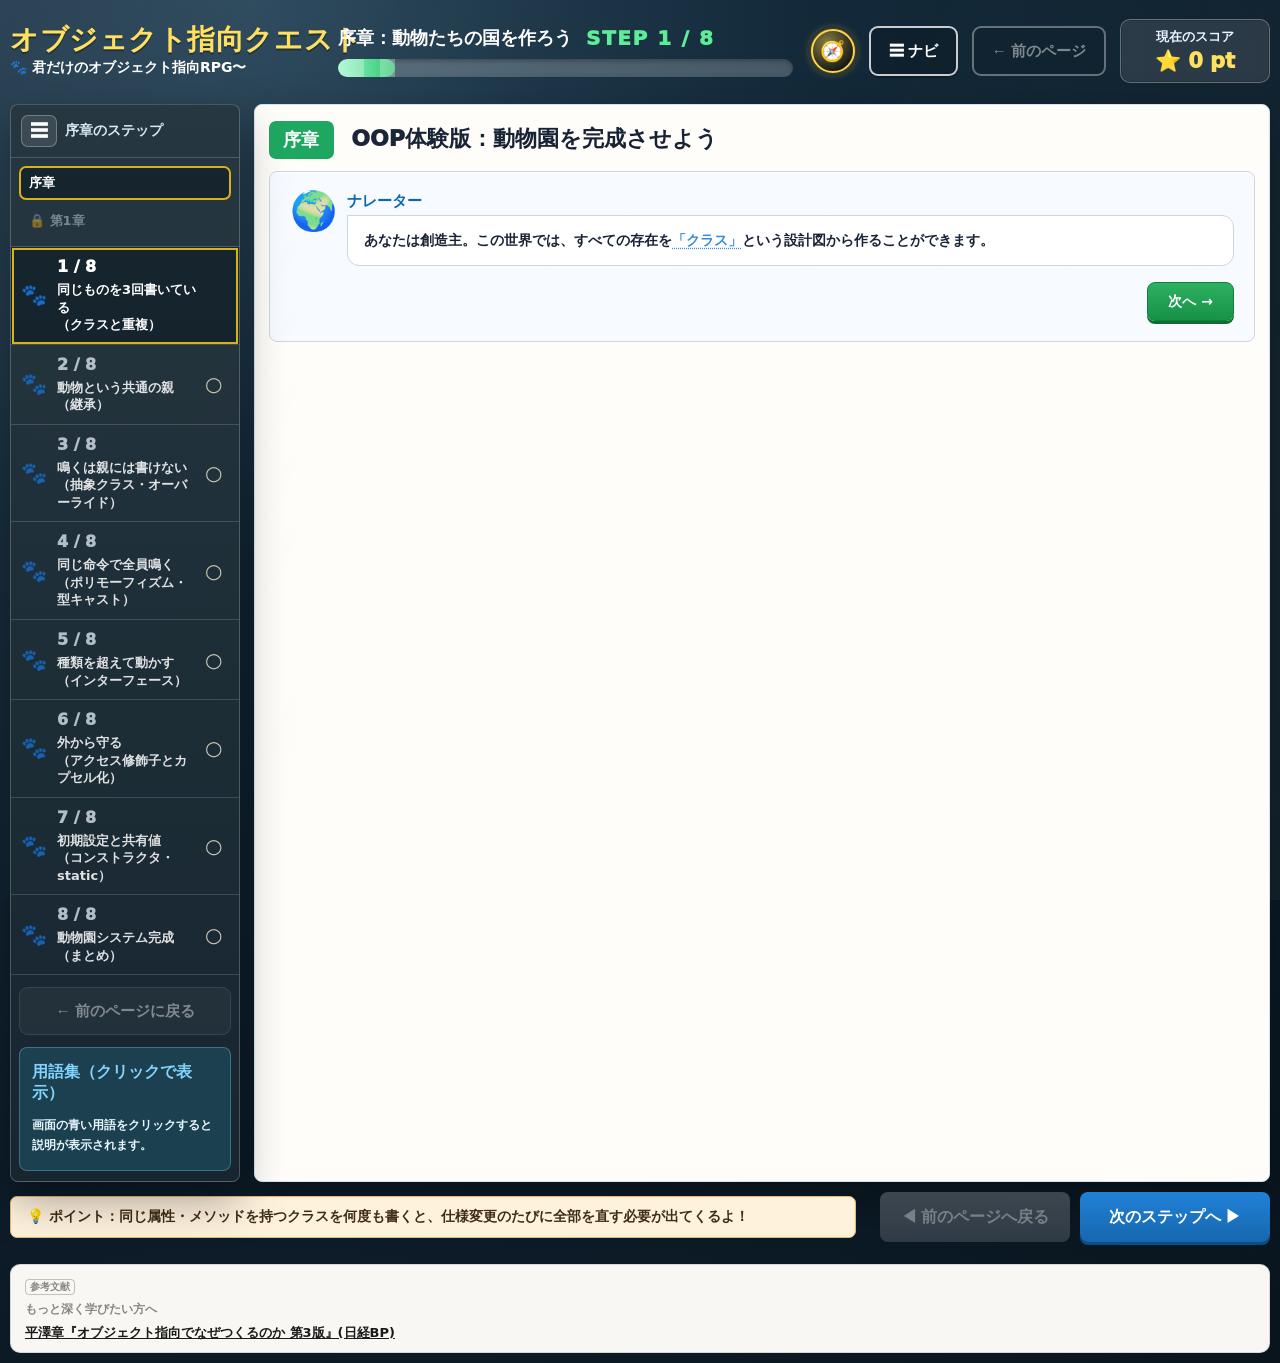
==== commit ced25e08: "feat: OOPクエストをオブジェクト指向クエストに改名 内容がイメージしやすい日本語名に変更（title/OGP/JSON-LD/ヘッダー/シェア文言）。 旧英語名はJSON-LDのalterna" ====
--- a/index.html
+++ b/index.html
@@ -3,22 +3,26 @@
 <head>
 <meta charset="UTF-8">
 <meta name="viewport" content="width=device-width, initial-scale=1.0">
-<title>OOPクエスト ― ゲームで学ぶオブジェクト指向入門（動物園チュートリアル）</title>
+<title>オブジェクト指向クエスト ― ゲームで学ぶクラス設計入門（動物園チュートリアル）</title>
 <meta name="description" content="クラス・インスタンス・継承・カプセル化・ポリモーフィズムを、動物園を組み立てながら体験できる無料のオブジェクト指向（OOP）学習ゲーム。ブラウザだけで遊べます。">
 <link rel="canonical" href="https://informatics.habatakijuku.com/oop-game/">
 <meta property="og:type" content="website">
-<meta property="og:site_name" content="OOPクエスト">
+<meta property="og:site_name" content="オブジェクト指向クエスト">
 <meta property="og:locale" content="ja_JP">
-<meta property="og:title" content="OOPクエスト ― ゲームで学ぶオブジェクト指向入門（動物園チュートリアル）">
+<meta property="og:title" content="オブジェクト指向クエスト ― ゲームで学ぶクラス設計入門（動物園チュートリアル）">
 <meta property="og:description" content="クラス・継承・ポリモーフィズムを、動物園を組み立てながら体験できる無料のOOP学習ゲーム。">
 <meta property="og:url" content="https://informatics.habatakijuku.com/oop-game/">
-<meta name="twitter:card" content="summary">
+<meta property="og:image" content="https://informatics.habatakijuku.com/images/ogp/oop-game.png">
+<meta property="og:image:width" content="1200">
+<meta property="og:image:height" content="630">
+<meta name="twitter:card" content="summary_large_image">
 <link rel="icon" href="data:image/svg+xml,<svg xmlns=%22http://www.w3.org/2000/svg%22 viewBox=%220 0 100 100%22><text y=%22.9em%22 font-size=%2290%22>🐾</text></svg>">
 <script type="application/ld+json">
 {
   "@context": "https://schema.org",
   "@type": "LearningResource",
-  "name": "OOPクエスト 序章：動物園チュートリアル",
+  "name": "オブジェクト指向クエスト ― 動物園ではじめるクラス設計 ―",
+  "alternateName": "OOPクエスト",
   "description": "クラス・インスタンス・継承・カプセル化・ポリモーフィズムを、動物園を組み立てながら体験できる無料のオブジェクト指向（OOP）学習ゲーム。",
   "url": "https://informatics.habatakijuku.com/oop-game/",
   "inLanguage": "ja",
@@ -542,7 +546,7 @@
 <div class="app-shell">
   <header class="game-header">
     <div>
-      <h1 class="brand-title">OOP設計クエスト</h1>
+      <h1 class="brand-title">オブジェクト指向クエスト</h1>
       <div class="brand-sub">君だけのオブジェクト指向RPG〜</div>
     </div>
     <div>
@@ -2184,7 +2188,7 @@
 function renderComplete(){
   return `
     <div class="complete">
-      <h2>🎉 OOPクエスト クリア！</h2>
+      <h2>🎉 オブジェクト指向クエスト クリア！</h2>
       <p style="color:var(--ts);line-height:1.8;font-size:14px">動物園システムを通してオブジェクト指向の基本を体験し、UMLでクラス図を読み書きできるようになりました。</p>
       <div class="big-score">${G.score}</div>
       <div style="color:var(--tm);font-size:12px;margin-bottom:1rem">SCORE</div>
@@ -2199,6 +2203,10 @@
         <div class="sum-card"><strong>static</strong><p>全体で1つだけ共有する値を持つ。</p></div>
       </div>
       <button class="btn btn-p" onclick="G.phase='story';G.line=0;G.score=0;retryG0();render();">もう一度プレイ</button>
+      <div style="display:flex;gap:10px;justify-content:center;flex-wrap:wrap;margin-top:14px">
+        <a href="https://x.com/intent/post?text=${encodeURIComponent('オブジェクト指向クエスト クリア！🐾 動物園を組み立てながらオブジェクト指向を学べる無料学習ゲーム')}&url=${encodeURIComponent('https://informatics.habatakijuku.com/oop-game/')}" target="_blank" rel="noopener" style="display:inline-block;padding:10px 18px;border-radius:9px;font-weight:900;font-size:14px;text-decoration:none;background:#111;border:1px solid #222;color:#fff">𝕏 クリアを報告する</a>
+        <a href="/" style="display:inline-block;padding:10px 18px;border-radius:9px;font-weight:900;font-size:14px;text-decoration:none;border:1px solid var(--bd);background:var(--s1);color:var(--tp)">🧭 他のクエストも遊ぶ</a>
+      </div>
     </div>`;
 }
 
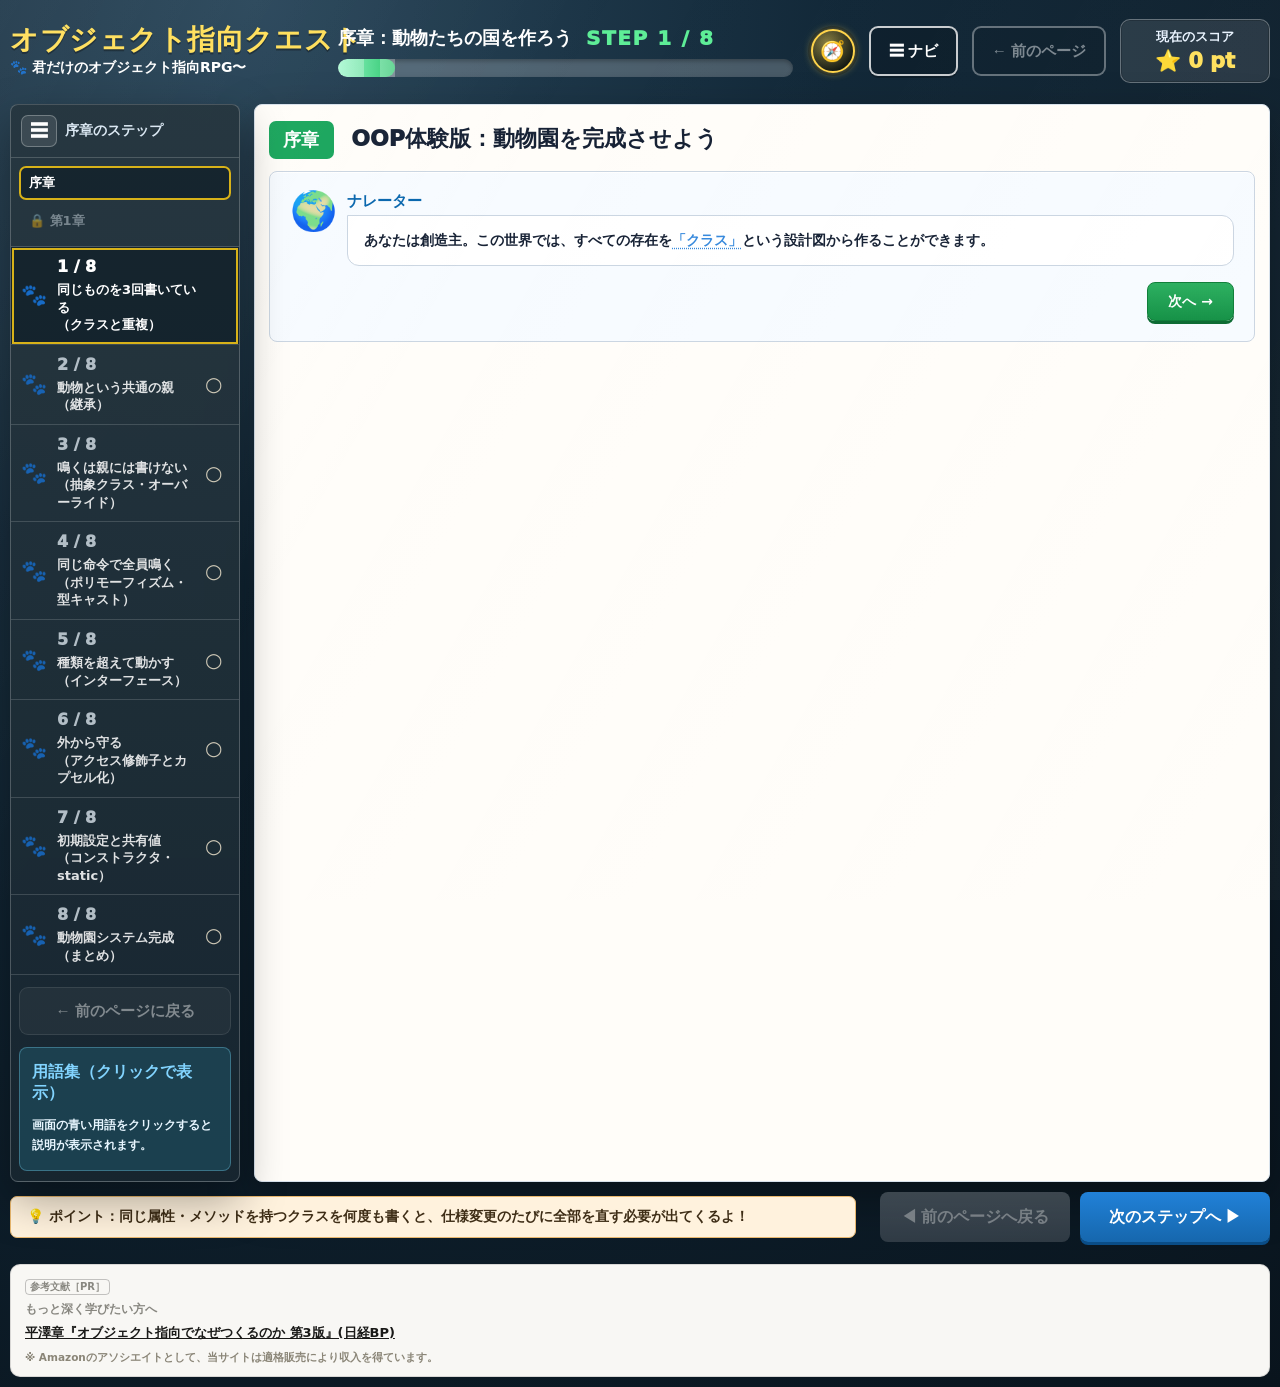
==== commit 232d3f57: "feat: 書籍カードに［PR］表記とアソシエイト明示文を追加 Amazonアソシエイト規約とステマ規制(景表法)対応。 「参考文献［PR］」ラベル+「Amazonのアソシエイトとして、当サイトは 適" ====
--- a/index.html
+++ b/index.html
@@ -582,9 +582,10 @@
     </div>
   </footer>
   <div class="book-recommend-box">
-    <p class="book-recommend-label">参考文献</p>
+    <p class="book-recommend-label">参考文献［PR］</p>
     <p class="book-recommend-lead">もっと深く学びたい方へ</p>
     <a href="https://www.amazon.co.jp/dp/4296000187?tag=senjin-22" target="_blank" rel="sponsored noopener">平澤章『オブジェクト指向でなぜつくるのか 第3版』(日経BP)</a>
+    <p class="pr-disclosure" style="font-size:10.5px;color:#8a8577;margin:8px 0 0;font-weight:600;line-height:1.5">※ Amazonのアソシエイトとして、当サイトは適格販売により収入を得ています。</p>
   </div>
 </div>
 <div id="gloss-popup">
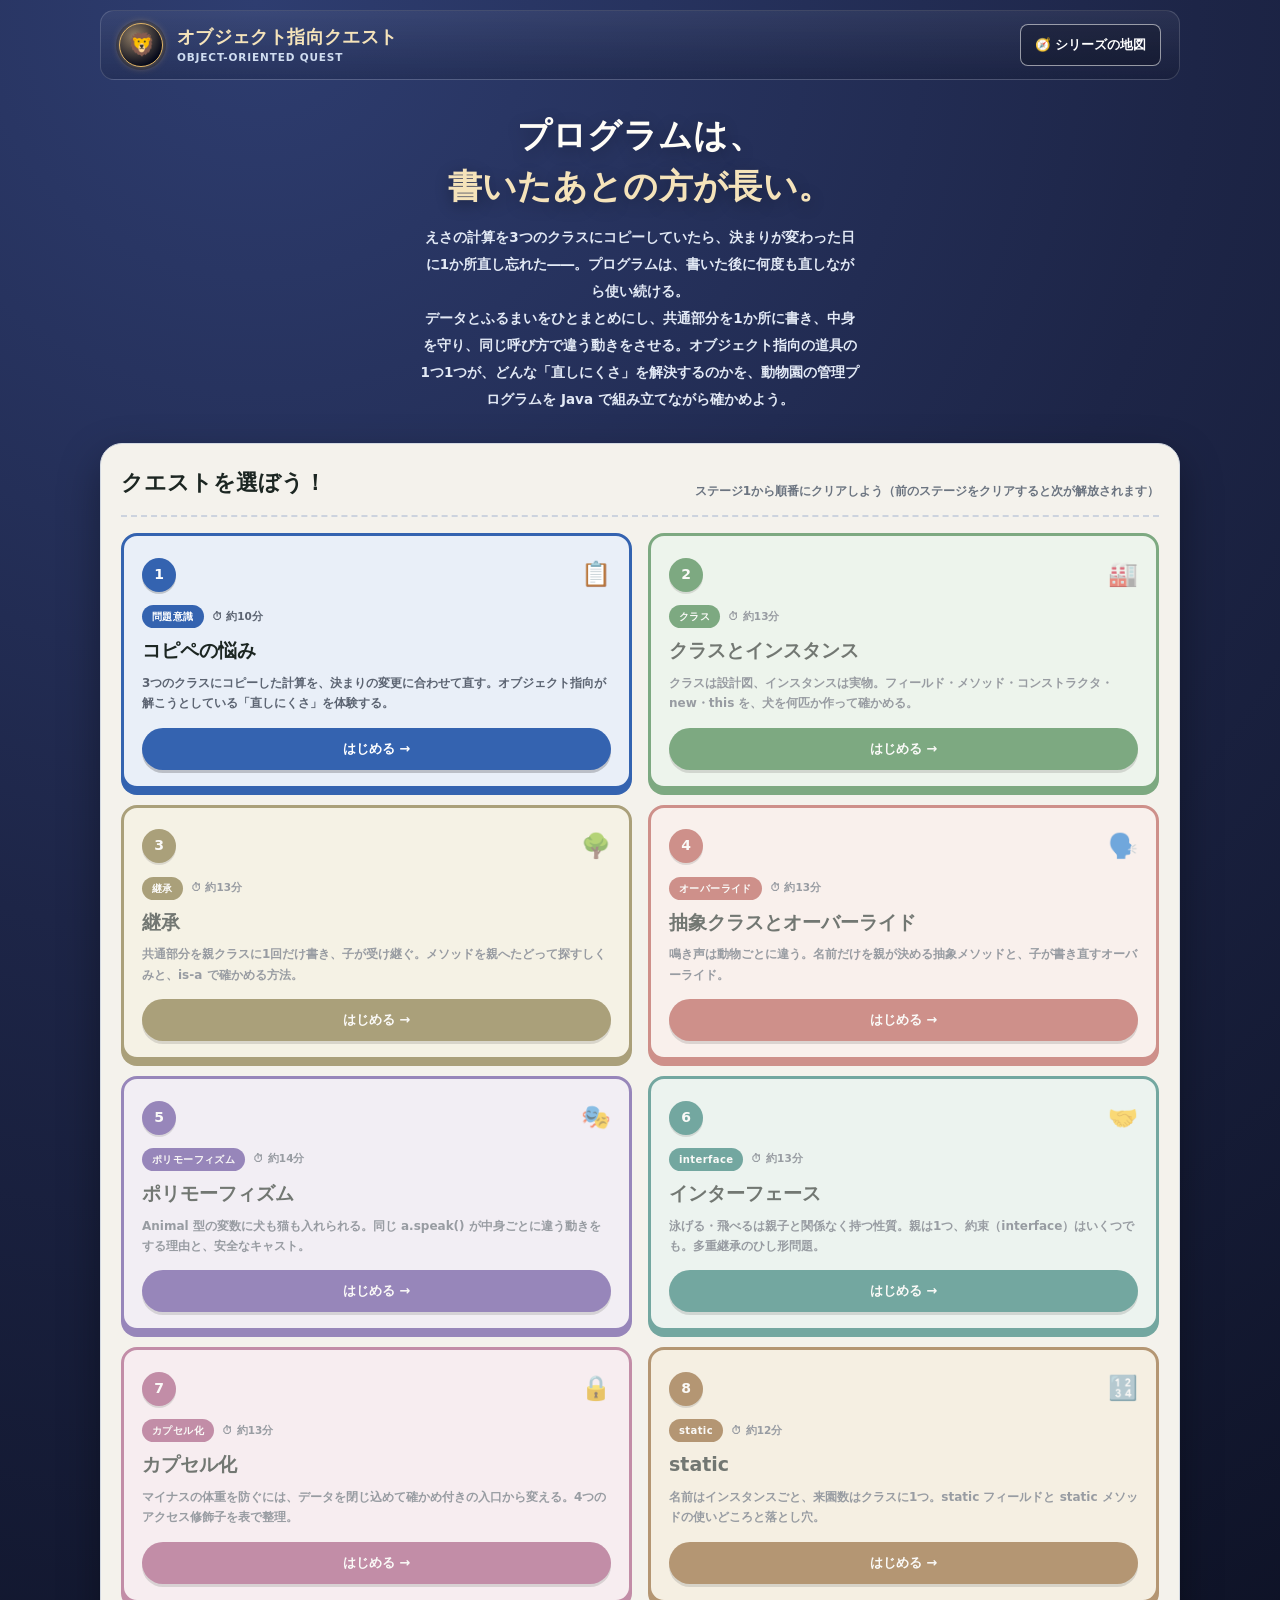
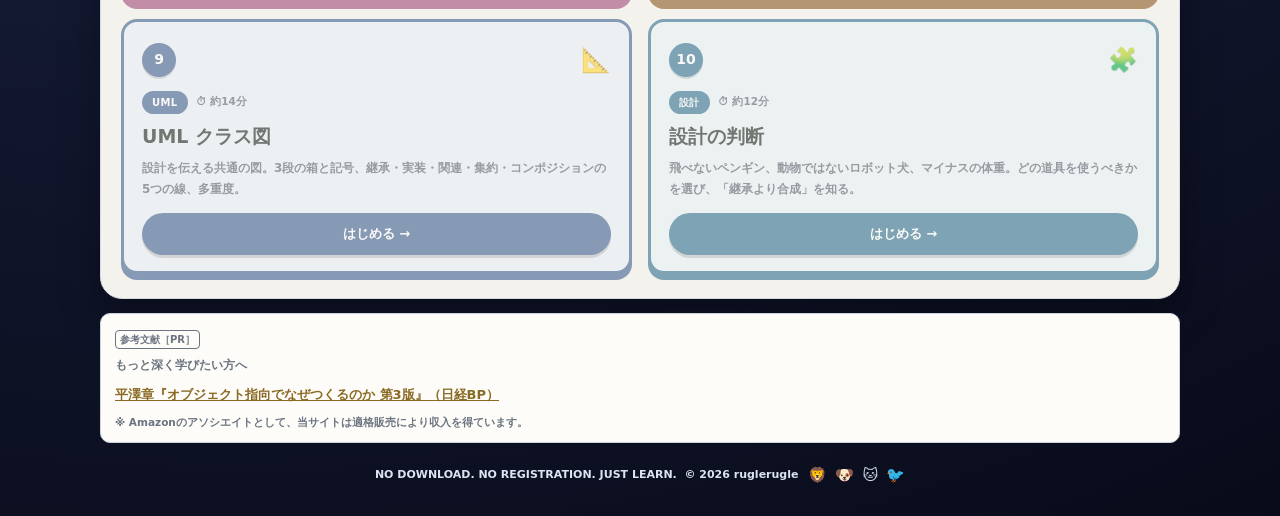
==== commit f8406330: "feat: オブジェクト指向クエストを全10ステージの授業型クエストに作り直し - 1ページのゲーム（序章8＋UML7）を、量子シリーズと同じ1ステージ1ページの構成に変更し、ねこ先生をねこ博士に統一" ====
--- a/index.html
+++ b/index.html
@@ -3,35 +3,7 @@
 <head>
 <meta charset="UTF-8">
 <meta name="viewport" content="width=device-width, initial-scale=1.0">
-<title>オブジェクト指向クエスト ― ゲームで学ぶクラス設計入門（動物園チュートリアル）</title>
-<meta name="description" content="クラス・インスタンス・継承・カプセル化・ポリモーフィズムを、動物園を組み立てながら体験できる無料のオブジェクト指向（OOP）学習ゲーム。ブラウザだけで遊べます。">
-<link rel="canonical" href="https://informatics.habatakijuku.com/oop-game/">
-<meta property="og:type" content="website">
-<meta property="og:site_name" content="オブジェクト指向クエスト">
-<meta property="og:locale" content="ja_JP">
-<meta property="og:title" content="オブジェクト指向クエスト ― ゲームで学ぶクラス設計入門（動物園チュートリアル）">
-<meta property="og:description" content="クラス・継承・ポリモーフィズムを、動物園を組み立てながら体験できる無料のOOP学習ゲーム。">
-<meta property="og:url" content="https://informatics.habatakijuku.com/oop-game/">
-<meta property="og:image" content="https://informatics.habatakijuku.com/images/ogp/oop-game.png">
-<meta property="og:image:width" content="1200">
-<meta property="og:image:height" content="630">
-<meta name="twitter:card" content="summary_large_image">
-<link rel="icon" href="data:image/svg+xml,<svg xmlns=%22http://www.w3.org/2000/svg%22 viewBox=%220 0 100 100%22><text y=%22.9em%22 font-size=%2290%22>🐾</text></svg>">
-<script type="application/ld+json">
-{
-  "@context": "https://schema.org",
-  "@type": "LearningResource",
-  "name": "オブジェクト指向クエスト ― 動物園ではじめるクラス設計 ―",
-  "alternateName": "OOPクエスト",
-  "description": "クラス・インスタンス・継承・カプセル化・ポリモーフィズムを、動物園を組み立てながら体験できる無料のオブジェクト指向（OOP）学習ゲーム。",
-  "url": "https://informatics.habatakijuku.com/oop-game/",
-  "inLanguage": "ja",
-  "learningResourceType": "learning activity",
-  "teaches": "オブジェクト指向プログラミングの基礎（クラス・インスタンス・継承・カプセル化・ポリモーフィズム）",
-  "isAccessibleForFree": true,
-  "author": { "@type": "Person", "name": "ruglerugle" }
-}
-</script>
+<meta name="theme-color" content="#1d2547">
 <!-- Google tag (gtag.js) -->
 <script async src="https://www.googletagmanager.com/gtag/js?id=G-9RTQCP2HXM"></script>
 <script>
@@ -40,2178 +12,161 @@
   gtag('js', new Date());
   gtag('config', 'G-9RTQCP2HXM');
 </script>
-<style>
-*,*::before,*::after{box-sizing:border-box;margin:0;padding:0}
-html{-webkit-text-size-adjust:100%;text-size-adjust:100%;}
-html,body{max-width:100vw;overflow-x:hidden}
-:root{
-  --s0:#f1efe8;--s1:#f8f7f4;--s2:#fff;
-  --tp:#1a1a18;--ts:#5f5e5a;--tm:#888780;
-  --bd:rgba(0,0,0,.13);--bds:rgba(0,0,0,.22);
-  --ok:#eaf3de;--tok:#3b6d11;--bok:#97c459;
-  --ng:#fcebeb;--tng:#a32d2d;--bng:#f09595;
-  --ac:#e6f1fb;--tac:#185fa5;--bac:#85b7eb;--fac:#378add;
-  --pr:#eeedfe;--tpr:#534ab7;
-  --wn:#faeeda;--twn:#854f0b;--bwn:#ef9f27;
-  --r:8px;--f:system-ui,-apple-system,sans-serif;--m:ui-monospace,'Cascadia Code',monospace;
-}
-@media(prefers-color-scheme:dark){:root{
-  --s0:#1c1c1a;--s1:#252523;--s2:#2e2e2b;
-  --tp:#f0ede6;--ts:#a8a69f;--tm:#6e6c67;
-  --bd:rgba(255,255,255,.11);--bds:rgba(255,255,255,.2);
-  --ok:#173404;--tok:#c0dd97;--bok:#3b6d11;
-  --ng:#501313;--tng:#f09595;--bng:#a32d2d;
-  --ac:#042c53;--tac:#85b7eb;--bac:#185fa5;
-  --pr:#26215c;--tpr:#afa9ec;
-  --wn:#412402;--twn:#fac775;--bwn:#ba7517;
-}}
-body{font-family:var(--f);background:var(--s0);color:var(--tp);min-height:100vh;display:flex;justify-content:center;padding:1.5rem 1rem}
-.wrap{width:100%;max-width:700px}
-
-/* ── ナビ ── */
-.top-bar{display:flex;justify-content:space-between;align-items:center;margin-bottom:1rem;gap:8px;flex-wrap:wrap}
-.chapter-nav{display:flex;gap:6px;flex-wrap:wrap}
-.ch-dot{padding:4px 12px;border-radius:99px;font-size:12px;border:1px solid var(--bd);background:var(--s1);color:var(--tm);transition:all .2s}
-.ch-dot.done{background:var(--ok);color:var(--tok);border-color:var(--bok)}
-.ch-dot.active{background:var(--fac);color:#fff;border-color:var(--fac)}
-.top-btns{display:flex;gap:6px}
-.progress{height:4px;background:var(--bd);border-radius:2px;margin-bottom:1.25rem}
-.progress-fill{height:100%;background:var(--fac);border-radius:2px;transition:width .4s}
-
-/* ── 用語ツールチップ ── */
-.gloss-term{color:var(--fac);text-decoration:underline;text-decoration-style:dotted;cursor:help;text-underline-offset:3px}
-.gloss-term:hover{background:var(--ac);border-radius:2px}
-#gloss-popup{display:none;position:fixed;z-index:200;background:var(--s2);border:1px solid var(--bds);border-radius:12px;padding:1rem 1.25rem 1rem 1rem;box-shadow:0 6px 24px rgba(0,0,0,.18);max-width:280px;width:calc(100vw - 32px)}
-#gloss-popup strong{display:block;margin-bottom:.5rem;font-size:14px;color:var(--tp)}
-#gloss-popup p{color:var(--ts);line-height:1.65;font-size:13px}
-#gloss-close{position:absolute;top:8px;right:8px;background:none;border:none;cursor:pointer;color:var(--tm);font-size:18px;line-height:1;padding:2px 6px;font-family:var(--f)}
-
-/* ── ストーリー ── */
-.story-panel{background:var(--s2);border:1px solid var(--bd);border-radius:16px;padding:1.25rem;margin-bottom:1rem}
-.npc{display:flex;align-items:flex-start;gap:10px;margin-bottom:1rem}
-.npc-avatar{font-size:32px;flex-shrink:0;line-height:1}
-.npc-name{font-size:11px;font-weight:500;color:var(--tm);margin-bottom:4px}
-.bubble{background:var(--s1);border:1px solid var(--bd);border-radius:0 12px 12px 12px;padding:.75rem 1rem;font-size:14px;line-height:1.8;color:var(--tp)}
-.story-actions{display:flex;justify-content:flex-end}
-
-/* ── 汎用ボタン ── */
-.btn{border:1px solid var(--bds);background:transparent;border-radius:var(--r);padding:.6rem 1.25rem;font-size:14px;cursor:pointer;color:var(--tp);font-family:var(--f);transition:background .15s;touch-action:manipulation;-webkit-tap-highlight-color:transparent}
-.btn:hover{background:var(--s1)}
-.btn-p{background:var(--fac);color:#fff;border-color:var(--fac)}
-.btn-p:hover{opacity:.9;background:var(--fac)}
-.btn:disabled{opacity:.4;cursor:default;pointer-events:none}
-.btn-sm{padding:.4rem .75rem;font-size:12px}
-
-.ch-title{font-size:11px;font-weight:500;color:var(--tm);letter-spacing:.08em;margin-bottom:4px}
-.ch-heading{font-size:20px;font-weight:500;margin-bottom:1rem;color:var(--tp)}
-.game-intro{font-size:14px;color:var(--ts);margin-bottom:1rem;line-height:1.6}
-
-/* ── UML クラスボックス ── */
-.uml-class{border:2px solid var(--ts);background:var(--s2)}
-.uml-head{background:var(--s0);border-bottom:1.5px solid var(--ts);padding:8px 14px;font-weight:500;text-align:center;font-size:14px}
-.uml-sec{border-bottom:1.5px solid var(--ts);padding:4px 0}
-.uml-sec:last-child{border-bottom:none}
-.m-row{display:flex;align-items:center;gap:8px;padding:8px 12px;font-family:var(--m);font-size:12px;border-left:3px solid transparent}
-.m-name{flex:1;word-break:break-all}
-.m-mod-btn{display:flex;gap:4px;flex-shrink:0}
-.mod-opt{padding:4px 8px;border-radius:4px;font-size:11px;font-weight:500;cursor:pointer;border:1.5px solid transparent;opacity:.4;transition:all .15s;touch-action:manipulation}
-.mod-opt:hover{opacity:.7}
-.mod-opt.sel{opacity:1;border-color:currentColor}
-.mod-pub{color:var(--tok);background:var(--ok)}
-.mod-pri{color:var(--tng);background:var(--ng)}
-.mod-pro{color:var(--tpr);background:var(--pr)}
-
-/* ── 継承ツリー ── */
-.tree-wrap{background:var(--s1);border:1px solid var(--bd);border-radius:12px;padding:1.25rem 1rem;margin-bottom:1rem;overflow-x:auto;-webkit-overflow-scrolling:touch}
-.cards-area{display:flex;gap:8px;flex-wrap:wrap;margin-bottom:1rem}
-.class-card{padding:6px 12px;border:2px solid var(--bds);border-radius:var(--r);background:var(--s2);cursor:pointer;font-size:12px;font-weight:500;transition:all .15s;user-select:none;touch-action:manipulation}
-.class-card:hover,.class-card.selected{border-color:var(--fac);background:var(--ac);color:var(--tac)}
-.class-card.placed{opacity:.3;cursor:default;pointer-events:none}
-
-/* ── 合成/集約 ── */
-.worlds{display:grid;grid-template-columns:1fr 1fr;gap:12px;margin-bottom:1rem}
-.world-box{background:var(--s2);border:1px solid var(--bd);border-radius:12px;padding:1rem;text-align:center}
-.world-title{font-size:12px;font-weight:500;margin-bottom:.75rem;color:var(--ts)}
-.obj-block{padding:8px 12px;border:2px solid var(--ts);background:var(--s2);font-size:12px;font-weight:500;border-radius:4px;transition:opacity .5s,transform .5s;display:inline-block}
-.obj-block.dead{opacity:0;transform:scale(.6)}
-.compose-line{width:2px;height:16px;margin:0 auto}
-.compose-line.solid{background:var(--tp)}
-.compose-line.dashed{background:repeating-linear-gradient(to bottom,var(--ts) 0,var(--ts) 4px,transparent 4px,transparent 8px)}
-.diamond{width:11px;height:11px;transform:rotate(45deg);margin:3px auto}
-.diamond.filled{background:var(--tp)}
-.diamond.empty-d{border:2px solid var(--tp)}
-.rel-label{font-size:11px;color:var(--tm);margin:.5rem 0;line-height:1.4}
-.world-quiz{background:var(--s1);border:1px solid var(--bd);border-radius:var(--r);padding:.875rem 1rem;margin-bottom:.75rem}
-.wq-q{font-size:13px;margin-bottom:.75rem;line-height:1.6}
-.wq-opts{display:flex;gap:8px;flex-wrap:wrap}
-.wq-opt{padding:8px 16px;border:1px solid var(--bds);border-radius:var(--r);font-size:13px;cursor:pointer;background:var(--s2);transition:all .15s;touch-action:manipulation}
-.wq-opt:hover{background:var(--s1)}
-.wq-opt.ok{background:var(--ok);border-color:var(--bok);color:var(--tok)}
-.wq-opt.ng{background:var(--ng);border-color:var(--bng);color:var(--tng)}
-
-/* ── ポリモーフィズム ── */
-.poly-area{display:grid;grid-template-columns:repeat(3,1fr);gap:10px;margin-bottom:1rem}
-.poly-card{background:var(--s2);border:2px solid var(--bd);border-radius:12px;padding:.75rem .5rem;text-align:center;transition:border-color .3s,background .3s,transform .3s}
-.poly-card.active{border-color:var(--fac);background:var(--ac);transform:translateY(-4px)}
-.poly-card.done{border-color:var(--bok);background:var(--ok)}
-.poly-icon{font-size:22px;margin-bottom:.25rem}
-.poly-class{font-size:11px;font-weight:500;margin-bottom:.3rem;color:var(--tp)}
-.poly-method{font-size:9px;font-family:var(--m);color:var(--tm);background:var(--s1);border-radius:4px;padding:2px 5px;margin-bottom:.4rem;display:inline-block}
-.poly-impl{font-size:9px;font-family:var(--m);color:var(--tac);background:var(--ac);border-radius:4px;padding:2px 5px;margin-bottom:3px;opacity:0;transition:opacity .4s}
-.poly-impl.show{opacity:1}
-.poly-result{font-size:11px;font-weight:500;color:var(--tok);opacity:0;transition:opacity .4s}
-.poly-result.show{opacity:1}
-.poly-dispatch{background:var(--s1);border:1px solid var(--bd);border-radius:var(--r);padding:.75rem 1rem;font-family:var(--m);font-size:12px;line-height:2;margin-bottom:1rem}
-
-
-/* ── 序章：継承ツリー図 ── */
-.g0-tree-wrap{background:var(--s1);border:1px solid var(--bd);border-radius:12px;padding:1rem;margin-bottom:1rem;overflow-x:auto;-webkit-overflow-scrolling:touch}
-.g0-tree-caption{font-size:12px;font-weight:700;color:var(--tp);margin-bottom:.35rem}
-.g0-tree-note{font-size:12px;color:var(--ts);line-height:1.6;margin-bottom:.75rem}
-.g0-tree{text-align:center;padding:.25rem 0 .5rem}
-.g0-tier-label{font-size:11px;font-weight:700;color:var(--ts);margin-bottom:.4rem}
-.g0-tier-row{display:flex;justify-content:center;gap:16px;flex-wrap:wrap;align-items:flex-start}
-.g0-tree-node{background:var(--s2);border:2px solid var(--bds);border-radius:8px;overflow:hidden;min-width:120px;box-shadow:0 1px 0 rgba(0,0,0,.04)}
-.g0-tree-node.movable{border-color:var(--tpr)}
-.g0-tree-node.animal{border-color:var(--bok)}
-.g0-tree-node.vehicle{border-color:var(--bac)}
-.g0-tree-node.machine{border-color:var(--bwn)}
-.g0-tree-node.leaf{min-width:72px;font-size:11px}
-.g0-node-title{font-weight:700;font-size:13px;padding:5px 8px;background:var(--s0);border-bottom:1px solid var(--bd)}
-.g0-tree-node.movable .g0-node-title{background:var(--pr);color:var(--tpr)}
-.g0-tree-node.animal .g0-node-title{background:var(--ok);color:var(--tok)}
-.g0-tree-node.vehicle .g0-node-title{background:var(--ac);color:var(--tac)}
-.g0-tree-node.machine .g0-node-title{background:var(--wn);color:var(--twn)}
-.g0-node-sub{font-size:10px;color:var(--tm);padding:3px 8px 0;font-family:var(--m)}
-.g0-node-items{font-family:var(--m);font-size:10px;line-height:1.55;color:var(--ts);padding:4px 8px 6px;text-align:left}
-.g0-arrow{font-size:22px;color:var(--ts);line-height:1;margin:.1rem 0}
-.g0-branch{height:16px;border-top:2px solid var(--ts);border-left:2px solid var(--ts);border-right:2px solid var(--ts);width:min(70%,340px);margin:0 auto -1px}
-.g0-leaf-group{display:flex;flex-direction:column;align-items:center;gap:6px;padding:8px 10px;border-radius:10px;background:rgba(0,0,0,.03)}
-.g0-leaf-group-label{font-size:10px;font-weight:700;color:var(--tm)}
-.g0-leaves{display:flex;gap:6px;justify-content:center;align-items:flex-start}
-.g0-tree-tip{background:var(--wn);border:1px solid var(--bwn);border-radius:8px;padding:.65rem .8rem;font-size:12px;color:var(--twn);line-height:1.7;margin-top:.75rem}
-@media(max-width:500px){
-  .g0-tree-wrap{padding:.85rem}
-  .g0-tier-row{gap:10px}
-  .g0-tree-node{min-width:96px}
-  .g0-tree-node.leaf{min-width:66px;font-size:10px}
-  .g0-node-items{font-size:9px}
-}
-
-/* ── 抽象クラス ── */
-.abs-badge{display:inline-block;font-size:10px;padding:1px 6px;border-radius:4px;margin-left:6px;font-style:italic;background:var(--pr);color:var(--tpr)}
-
-/* ── static ── */
-.accounts{display:grid;grid-template-columns:repeat(3,1fr);gap:8px;margin-bottom:1rem}
-.acc-card{background:var(--s2);border:1px solid var(--bd);border-radius:12px;padding:.75rem .5rem;text-align:center}
-.acc-icon{font-size:22px;margin-bottom:.3rem}
-.acc-name{font-size:10px;font-weight:500;margin-bottom:.5rem}
-.acc-field{font-size:10px;font-family:var(--m);padding:3px 6px;border-radius:4px;margin-bottom:3px;display:flex;justify-content:space-between;gap:4px;align-items:center}
-.acc-field.static-f{background:var(--wn);color:var(--twn)}
-.acc-field.inst-f{background:var(--s1);color:var(--ts)}
-.acc-val{font-weight:500;font-size:10px;text-align:right;flex-shrink:0}
-.ctrl-box{border-radius:var(--r);padding:.875rem 1rem;margin-bottom:.75rem;font-size:14px}
-.ctrl-box.static-ctrl{background:var(--wn);border:1px solid var(--bwn);display:flex;align-items:center;justify-content:space-between;gap:8px;flex-wrap:wrap}
-.ctrl-box.inst-ctrl{background:var(--s1);border:1px solid var(--bd)}
-.ctrl-box span.label{font-weight:500}
-.static-ctrl span.label{color:var(--twn)}
-.inst-ctrl span.label{color:var(--ts);font-size:13px}
-.inst-btns{display:flex;gap:6px;flex-wrap:wrap;margin-top:.5rem}
-.inst-btn{padding:8px 12px;border:1px solid var(--bds);border-radius:var(--r);font-size:12px;cursor:pointer;background:var(--s2);font-family:var(--f);touch-action:manipulation}
-.inst-btn:hover{background:var(--s1)}
-
-.fb{border-radius:var(--r);padding:.875rem 1rem;font-size:14px;line-height:1.6;margin-bottom:1rem;display:none}
-.fb.show{display:block}
-.fb.ok{background:var(--ok);color:var(--tok);border:1px solid var(--bok)}
-.fb.ng{background:var(--ng);color:var(--tng);border:1px solid var(--bng)}
-.info-box{background:var(--ac);border:1px solid var(--bac);border-radius:var(--r);padding:.75rem 1rem;font-size:13px;color:var(--tac);margin-bottom:1rem;line-height:1.8}
-.code-sample{background:var(--s1);border:1px solid var(--bd);border-radius:var(--r);padding:.75rem 1rem;font-family:var(--m);font-size:12px;line-height:1.75;white-space:pre-wrap;overflow:auto;margin-bottom:1rem}
-.lesson-point{background:var(--wn);border:1px solid var(--bwn);color:var(--twn);border-radius:var(--r);padding:.7rem 1rem;font-size:13px;line-height:1.75;margin-bottom:1rem}
-
-.complete{text-align:center;padding:2rem 0}
-.complete h2{font-size:22px;font-weight:500;margin-bottom:.5rem}
-.big-score{font-size:48px;font-weight:500;color:var(--fac);margin:.5rem 0}
-.summary-grid{display:grid;grid-template-columns:repeat(auto-fit,minmax(140px,1fr));gap:8px;margin:1.25rem 0;text-align:left}
-.sum-card{background:var(--s2);border:1px solid var(--bd);border-radius:12px;padding:.75rem 1rem}
-.sum-card strong{display:block;font-size:13px;margin-bottom:4px;color:var(--tp)}
-.sum-card p{color:var(--ts);line-height:1.6;font-size:12px}
-
-@media(max-width:500px){
-  .worlds{grid-template-columns:1fr}
-  .poly-area{grid-template-columns:1fr}
-  .m-name{font-size:11px}
-  .ctrl-box.static-ctrl{flex-direction:column;align-items:flex-start}
-  .m-row{flex-wrap:wrap;row-gap:6px}
-  .m-name{flex:1 1 100%}
-  .m-mod-btn{flex:0 0 100%;flex-shrink:0}
-}
-
-
-/* ===== Screenshot-like RPG UI polish ===== */
-:root{
-  --bg-a:#0d1b25;--bg-b:#142938;--bg-c:#09131b;
-  --paper:#fffdf9;--paper2:#f8fbff;--ink:#162232;--muted:#657587;
-  --line:#cbd6e2;--blue:#1678c8;--green:#1aa85a;--gold:#ffd44a;
-  --dark-panel:rgba(25,39,49,.92);--dark-panel2:rgba(18,30,39,.96);
-  --side-line:rgba(255,255,255,.18);
-  --shadow:0 18px 45px rgba(0,0,0,.35);
-}
-@media(prefers-color-scheme:dark){:root{--s0:#eef3f8;--s1:#f7fbff;--s2:#fff;--tp:#182536;--ts:#5d6b7b;--tm:#8a98a8;--bd:rgba(10,35,60,.16);--bds:rgba(10,35,60,.28)}}
-body{display:block;min-height:100vh;padding:0;background:radial-gradient(circle at 20% 0%,#29465a 0,#122838 34%,#09141d 100%);color:var(--ink);font-weight:650;}
-body::before{content:"";position:fixed;inset:0;pointer-events:none;background:linear-gradient(120deg,rgba(255,255,255,.06),transparent 35%,rgba(255,255,255,.035));}
-.wrap{max-width:none;width:auto}.top-bar,.progress{display:none!important}
-.app-shell{min-height:100vh;display:flex;flex-direction:column;gap:10px;padding:8px 10px 10px;}
-.game-header{height:86px;display:grid;grid-template-columns:310px 1fr auto;gap:18px;align-items:center;color:#fff;}
-.brand-title{font-size:28px;line-height:1.05;font-weight:950;letter-spacing:.02em;color:#ffdf5a;text-shadow:0 2px 0 rgba(0,0,0,.35);white-space:nowrap;}
-.brand-sub{font-size:14px;margin-top:5px;color:#fff;font-weight:900}.brand-sub::before{content:"🐾 ";}
-.chapter-title{font-size:18px;font-weight:950;margin-bottom:9px;color:#fff;display:flex;align-items:center;gap:14px}.step-num{color:#5eed97;font-size:20px;letter-spacing:.08em;white-space:nowrap}.head-progress{height:18px;background:rgba(255,255,255,.22);border-radius:999px;overflow:hidden;box-shadow:inset 0 2px 4px rgba(0,0,0,.28)}
-.head-progress-fill{height:100%;width:0;background:linear-gradient(90deg,#96f7c8,#2ec66e);border-radius:999px;transition:width .3s;position:relative}.head-progress-fill::after{content:"";position:absolute;inset:0;background:repeating-linear-gradient(90deg,rgba(255,255,255,.28) 0 26px,transparent 26px 42px)}
-.header-actions{display:flex;align-items:center;gap:14px}a.head-btn{text-decoration:none;display:inline-flex;align-items:center;justify-content:center}.head-btn.home-badge{width:44px;height:44px;padding:0;border-radius:50%;background:radial-gradient(circle at 35% 30%,rgba(255,212,74,.5),rgba(20,26,20,1) 75%);border:2px solid #ffd44a;box-shadow:0 0 0 3px rgba(0,0,0,.25),0 0 10px -2px #ffd44a;font-size:20px}.head-btn.home-badge:hover{box-shadow:0 0 0 3px rgba(0,0,0,.25),0 0 16px 0 #ffd44a;transform:translateY(-2px) scale(1.07)}.score-box{height:64px;padding:8px 18px;border:1px solid rgba(255,255,255,.28);background:rgba(255,255,255,.10);border-radius:10px;text-align:center;min-width:150px;box-shadow:inset 0 0 0 1px rgba(0,0,0,.18)}.score-label{font-size:13px;color:#eaf4ff}.score-val{font-size:21px;color:#ffe15d;font-weight:950;margin-top:3px}.head-btn{height:50px;padding:0 18px;border:2px solid rgba(255,255,255,.78);border-radius:9px;background:rgba(0,0,0,.18);color:#fff;font-size:15px;font-weight:900;cursor:pointer;box-shadow:0 2px 0 rgba(0,0,0,.26)}
-.game-layout{display:grid;grid-template-columns:230px minmax(0,1fr);gap:14px;flex:1;min-height:0;transition:grid-template-columns .25s ease}.side-panel{background:linear-gradient(180deg,rgba(39,55,64,.96),rgba(23,38,48,.98));position:sticky;top:8px;align-self:start;border:1px solid rgba(255,255,255,.22);border-radius:8px;box-shadow:var(--shadow);padding:0;color:#fff;overflow:hidden;transition:width .25s ease}.side-head{font-size:14px;font-weight:900;color:#dbe8f3;padding:10px 10px;border-bottom:1px solid var(--side-line);display:flex;align-items:center;gap:8px;min-height:48px}.side-head-text{white-space:nowrap}.side-toggle{width:36px;height:32px;border:1px solid rgba(255,255,255,.28);border-radius:7px;background:rgba(255,255,255,.10);color:#fff;font-weight:950;font-size:18px;cursor:pointer;line-height:1}.step-list{display:flex;flex-direction:column}.side-step{display:grid;grid-template-columns:30px 1fr 24px;gap:6px;align-items:center;min-height:78px;padding:10px 10px;border-bottom:1px solid var(--side-line);color:#cbd6de;position:relative;cursor:pointer;user-select:none}.side-step:hover{background:rgba(255,255,255,.07)}.side-step.upcoming{opacity:.86}.side-step.active{background:rgba(9,22,31,.52);outline:2px solid #d7b219;outline-offset:-3px;color:#fff}.side-step.done .paw{color:#ffd64c}.side-step.locked{opacity:.58}.paw{font-size:21px;color:#9ba7ad}.check,.lock{font-size:20px}.check{color:#51d184}.lock{color:#e8dfc9}.step-main{font-size:16px;font-weight:950;line-height:1.25}.step-sub{font-size:13px;margin-top:4px;line-height:1.35;color:#fff;font-weight:850}.side-actions{padding:12px 8px}.side-back{width:100%;height:48px;border:1px solid rgba(255,255,255,.22);border-radius:9px;background:rgba(255,244,209,.10);color:#fff;font-weight:900;font-size:15px}.gloss-box{margin:0 8px 10px;padding:14px 12px;border-radius:8px;background:rgba(31,76,93,.70);border:1px solid rgba(97,178,205,.45)}.gloss-title{color:#82d4ff;font-weight:950;margin-bottom:12px}.gloss-note{font-size:12px;line-height:1.65;color:#e8f6ff;font-weight:750}
-.main-area{background:var(--paper);border:1px solid #d8e2ec;border-radius:8px;padding:16px 14px 10px;box-shadow:var(--shadow);overflow:auto;min-height:690px}.main-area .ch-title{display:inline-block;background:#1aa65d;color:#fff;border-radius:7px;padding:7px 14px;font-size:18px;font-weight:950;letter-spacing:.02em;margin:0 12px 0 0}.main-area .ch-title::after{content:""}.main-area .ch-heading{display:inline;font-size:22px;font-weight:950;color:#172235}.main-area .game-intro{clear:both;border-top:1px solid #c9d2da;padding-top:9px;margin-top:8px;font-size:16px;color:#172235;line-height:1.7;font-weight:780}.story-panel,.tree-wrap,.g0-tree-wrap{background:#f7fbff;border:1px solid #cbd6e2;border-radius:8px;box-shadow:inset 0 1px 0 #fff}.story-panel{margin-top:12px}.bubble{background:#fff;border:1px solid #cbd6e2;color:#172235;font-weight:750}.npc-avatar{font-size:38px}.npc-name{font-size:15px;color:#0967ae;font-weight:950}.btn{font-weight:900;border-radius:8px}.btn-p{background:linear-gradient(#29af5e,#129044);border-color:#0d7d37;color:#fff;box-shadow:0 3px 0 #0a6930}.code-sample{background:#eef4fa;color:#20344a;border-color:#cbd6e2;font-weight:750}.lesson-point{background:#fff4df;border-color:#e6b76a;color:#4c3514;font-weight:800}.fb.show{font-weight:800}.info-box{font-weight:800}.game-footer{display:grid;grid-template-columns:minmax(0,1fr) 390px;gap:24px;align-items:center}.footer-tip{background:#fff2dd;border:1px solid #e9b76d;border-radius:7px;padding:11px 16px;font-size:14px;color:#3e2d16;font-weight:900}.footer-actions{display:grid;grid-template-columns:1fr 1fr;gap:10px}.footer-prev,.footer-next{height:50px;border:none;border-radius:8px;color:white;font-size:16px;font-weight:950;cursor:pointer}.footer-prev{background:linear-gradient(#7a8794,#596673);box-shadow:0 3px 0 #3e4750}.footer-next{background:linear-gradient(#2181d8,#1667ad);box-shadow:0 3px 0 #0a4d87}.footer-prev:disabled,.footer-next:disabled,.head-btn:disabled,.side-back:disabled{opacity:.45;cursor:default;filter:grayscale(.35);box-shadow:none}.uml-class{border-color:#7a8da3}.uml-head{background:#edf4fb;color:#15283c;font-weight:950}.g0-tree-wrap{padding:12px}.g0-tree-caption{font-size:14px;color:#5b6774}.g0-tree-note{display:none}.g0-tree-node{box-shadow:0 2px 0 rgba(0,0,0,.08);background:#fff}.g0-node-title{font-size:15px;color:#111827}.g0-node-sub{font-weight:950}.g0-node-items{font-size:11px;color:#25364b;font-weight:850}.g0-arrow{font-size:23px;color:#2f3a45}.g0-branch,.g0-mini-branch{border-color:#2f3a45}.chapter-prefix{display:inline-block;background:#1aa65d;color:#fff;padding:7px 12px;border-radius:7px;margin-right:8px;font-weight:950}.quiz-choice{display:flex;align-items:center;gap:10px;border-bottom:1px solid #d7dfe8;padding:13px 8px;font-size:16px}.quiz-radio{width:22px;height:22px;border:2px solid #aebccc;border-radius:50%;display:inline-block;position:relative;background:#fff}.quiz-choice.selected .quiz-radio{border-color:#1d83df}.quiz-choice.selected .quiz-radio::after{content:"";position:absolute;inset:4px;border-radius:50%;background:#1d83df}.quiz-actions{display:flex;gap:18px;align-items:center;margin-top:18px}.confirm-btn{margin-left:auto;min-width:185px;height:64px;border:none;border-radius:12px;background:linear-gradient(#22b75d,#128943);color:#fff;font-size:24px;font-weight:950;box-shadow:0 3px 0 #0b682f}.hint-btn{height:38px;padding:0 16px;border-radius:7px;border:1px solid #96aec4;background:#fff;color:#1e74bd;font-size:14px;font-weight:900}
-
-
-/* ===== Character dialogue system ===== */
-.dialog-scene{
-  display:flex;
-  flex-direction:column;
-  gap:8px;
-  margin:12px 0 16px;
-}
-.dialog-row{
-  display:grid;
-  grid-template-columns:132px minmax(0,1fr);
-  gap:12px;
-  align-items:stretch;
-  border:1px solid #cbd6e2;
-  background:linear-gradient(180deg,#ffffff,#f8fbff);
-  border-radius:10px;
-  padding:10px 12px;
-  box-shadow:inset 0 1px 0 #fff,0 2px 0 rgba(20,45,70,.04);
-}
-.dialog-row.right{
-  grid-template-columns:minmax(0,1fr) 144px;
-}
-.dialog-row.right .dialog-character{order:2}
-.dialog-row.right .dialog-bubble{order:1}
-.dialog-character{
-  display:flex;
-  flex-direction:column;
-  align-items:center;
-  justify-content:center;
-  align-self:center;
-  min-width:0;
-}
-.dialog-character img{
-  width:112px;
-  max-width:100%;
-  height:auto;
-  display:block;
-  object-fit:contain;
-  filter:drop-shadow(0 3px 2px rgba(0,0,0,.12));
-  position:relative;
-  z-index:1;
-}
-.dialog-name{
-  margin-top:-2px;
-  padding:4px 12px;
-  border-radius:7px;
-  color:#fff;
-  font-weight:950;
-  font-size:13px;
-  line-height:1.2;
-  box-shadow:0 2px 0 rgba(0,0,0,.16);
-  white-space:nowrap;
-  position:relative;
-  z-index:2;
-}
-.dialog-name.cat{background:linear-gradient(#4e9548,#2d7332)}
-.dialog-name.rabbit{background:linear-gradient(#e78091,#ca5368)}
-.dialog-bubble{
-  position:relative;
-  align-self:center;
-  background:#fff;
-  border:1px solid #cbd6e2;
-  border-radius:12px;
-  padding:13px 16px;
-  color:#172235;
-  font-size:15px;
-  line-height:1.85;
-  font-weight:800;
-  min-height:84px;
-  display:flex;
-  flex-direction:column;
-  justify-content:center;
-}
-.dialog-bubble::before{
-  content:"";
-  position:absolute;
-  left:-10px;
-  top:50%;
-  transform:translateY(-50%);
-  width:0;height:0;
-  border-top:10px solid transparent;
-  border-bottom:10px solid transparent;
-  border-right:10px solid #cbd6e2;
-}
-.dialog-bubble::after{
-  content:"";
-  position:absolute;
-  left:-8px;
-  top:50%;
-  transform:translateY(-50%);
-  width:0;height:0;
-  border-top:9px solid transparent;
-  border-bottom:9px solid transparent;
-  border-right:9px solid #fff;
-}
-.dialog-row.right .dialog-bubble::before{
-  left:auto;right:-10px;
-  border-right:0;
-  border-left:10px solid #cbd6e2;
-}
-.dialog-row.right .dialog-bubble::after{
-  left:auto;right:-8px;
-  border-right:0;
-  border-left:9px solid #fff;
-}
-.dialog-bubble strong,.dialog-bubble .hot{color:#d61e1e;font-weight:950}
-.dialog-bubble .blue{color:#0967ae;font-weight:950}
-.dialog-choice-panel{
-  display:grid;
-  grid-template-columns:repeat(3,minmax(0,1fr));
-  gap:10px;
-  margin:12px 0 16px;
-}
-.design-slot{
-  background:#fff;
-  border:2px solid #d5dde8;
-  border-radius:10px;
-  min-height:88px;
-  padding:10px 12px;
-  box-shadow:inset 0 1px 0 #fff;
-}
-.design-slot.good{border-color:#a35ff2;background:#fbf7ff}
-.design-slot-title{font-weight:950;font-size:14px;margin-bottom:6px;color:#162232}
-.design-slot-sub{font-family:var(--m);font-size:12px;line-height:1.8;color:#4b5d70;font-weight:800}
-@media(max-width:700px){
-  .dialog-row,.dialog-row.right{grid-template-columns:88px minmax(0,1fr);padding:8px;gap:8px}
-  .dialog-row.right .dialog-character{order:0}
-  .dialog-row.right .dialog-bubble{order:1}
-  .dialog-character img{width:82px}
-  .dialog-name{font-size:11px;padding:3px 8px}
-  .dialog-bubble{font-size:13px;line-height:1.7;padding:10px 12px;min-height:70px}
-  .dialog-row.right .dialog-bubble::before{left:-10px;right:auto;border-left:0;border-right:10px solid #cbd6e2}
-  .dialog-row.right .dialog-bubble::after{left:-8px;right:auto;border-left:0;border-right:9px solid #fff}
-  .dialog-choice-panel{grid-template-columns:1fr}
-}
-
-
-
-/* ===== 不自然な途中改行の抑制 =====
-   用語・メソッド名だけが1語で次行に送られないようにする */
-.dialog-bubble,
-.bubble,
-.game-intro,
-.lesson-point,
-.fb,
-.info-box,
-.footer-tip,
-.g0-tree-note,
-.g0-tree-tip,
-.sum-card p{
-  line-break: strict;
-  word-break: auto-phrase;
-  overflow-wrap: normal;
-  text-wrap: pretty;
-}
-@supports not (word-break: auto-phrase){
-  .dialog-bubble,.bubble,.game-intro,.lesson-point,.fb,.info-box,.footer-tip,.g0-tree-note,.g0-tree-tip,.sum-card p{
-    word-break: normal;
+<title>オブジェクト指向クエスト ― 動物園でクラス設計を学ぶ 全10ステージの無料学習ゲーム</title>
+<meta name="description" content="コピーして貼り付けたコードの直し漏れから始めて、クラスとインスタンス・継承・抽象クラスとオーバーライド・ポリモーフィズム・インターフェース・カプセル化・static・UML クラス図・設計の判断まで、動物園の管理プログラムを Java で組み立てながら学ぶ全10ステージの無料学習サイト。ねこ博士とうさ美が案内します。">
+<link rel="canonical" href="https://informatics.habatakijuku.com/oop-game/">
+<meta property="og:type" content="website">
+<meta property="og:site_name" content="オブジェクト指向クエスト">
+<meta property="og:locale" content="ja_JP">
+<meta property="og:title" content="オブジェクト指向クエスト ― 動物園でクラス設計を学ぶ 全10ステージの無料学習ゲーム">
+<meta property="og:description" content="変更に強いプログラムはどう作る？ 動物園を舞台に、クラス・継承・ポリモーフィズム・カプセル化を Java で学ぶ全10ステージ。">
+<meta property="og:url" content="https://informatics.habatakijuku.com/oop-game/">
+<meta property="og:image" content="https://informatics.habatakijuku.com/images/ogp/oop-game.png">
+<meta property="og:image:width" content="1200">
+<meta property="og:image:height" content="630">
+<meta name="twitter:card" content="summary_large_image">
+<link rel="icon" href="data:image/svg+xml,<svg xmlns=%22http://www.w3.org/2000/svg%22 viewBox=%220 0 100 100%22><text y=%22.9em%22 font-size=%2290%22>🦁</text></svg>">
+<link rel="stylesheet" href="design-system.css?v=20261108a">
+<script type="application/ld+json">
+{
+  "@context": "https://schema.org",
+  "@type": "LearningResource",
+  "name": "オブジェクト指向クエスト",
+  "alternateName": "OOPクエスト",
+  "description": "コピーして貼り付けたコードの直し漏れから始めて、クラスとインスタンス・継承・抽象クラスとオーバーライド・ポリモーフィズム・インターフェース・カプセル化・static・UML クラス図・設計の判断まで、動物園の管理プログラムを Java で組み立てながら学ぶ全10ステージの無料学習サイト。ねこ博士とうさ美が案内します。",
+  "url": "https://informatics.habatakijuku.com/oop-game/",
+  "inLanguage": "ja",
+  "learningResourceType": "learning activity",
+  "educationalLevel": "中学生以上",
+  "teaches": "オブジェクト指向（クラス・インスタンス・コンストラクタ・継承・抽象クラス・オーバーライド・ポリモーフィズム・キャスト・インターフェース・カプセル化・アクセス修飾子・static・UMLクラス図・継承より合成）",
+  "isAccessibleForFree": true,
+  "author": {
+    "@type": "Person",
+    "name": "ruglerugle"
   }
 }
-.gloss-term,
-.dialog-bubble strong,
-.dialog-bubble code,
-.bubble strong,
-.bubble code,
-.game-intro strong,
-.lesson-point strong,
-.fb strong,
-.info-box strong,
-code{
-  white-space: nowrap;
-  word-break: keep-all;
-}
-.jp-nobr{
-  white-space: nowrap;
-  word-break: keep-all;
-  display:inline;
-}
-.jp-phrase{
-  white-space: nowrap;
-  word-break: keep-all;
-  display:inline;
-}
-.m-name{
-  word-break: keep-all;
-  overflow-wrap: normal;
-}
+</script>
+</head>
+<body>
+<div class="shell">
+  <nav class="topbar" aria-label="サイト情報">
+    <span class="brand-badge" aria-hidden="true">🦁</span>
+    <span class="brand-copy">
+      <strong>オブジェクト指向クエスト</strong>
+      <small>OBJECT-ORIENTED QUEST</small>
+    </span>
+    <a class="head-reset" style="margin-left:auto" href="/" title="情報の冒険（シリーズの地図）へ">🧭 シリーズの地図</a>
+  </nav>
 
-/* スマホ幅：長い用語がnowrapで画面外にはみ出るのを防ぐ（iOS Safariで実機確認） */
-@media(max-width:700px){
-  .dialog-bubble,.bubble,.game-intro,.lesson-point,.fb,.info-box,.footer-tip,.g0-tree-note,.g0-tree-tip,.sum-card p{
-    word-break: normal;
-    overflow-wrap: anywhere;
-  }
-  .gloss-term,
-  .dialog-bubble strong,.dialog-bubble code,
-  .bubble strong,.bubble code,
-  .game-intro strong,.lesson-point strong,.fb strong,.info-box strong,
-  code,
-  .jp-nobr,.jp-phrase{
-    white-space: normal;
-    overflow-wrap: anywhere;
-  }
-}
-
-/* サイドナビ収納：アイコンだけ残す（タブレット幅） */
-.app-shell.side-collapsed .game-layout{grid-template-columns:64px minmax(0,1fr)}
-.app-shell.side-collapsed .side-panel{width:64px}
-.app-shell.side-collapsed .side-head{justify-content:center;padding:8px 6px}
-.app-shell.side-collapsed .side-head-text{display:none}
-.app-shell.side-collapsed .step-list{display:flex;flex-direction:column}
-.app-shell.side-collapsed .side-step{grid-template-columns:1fr;justify-items:center;min-height:58px;padding:8px 4px;gap:0}
-.app-shell.side-collapsed .side-step>div:nth-child(2),
-.app-shell.side-collapsed .side-step>div:nth-child(3),
-.app-shell.side-collapsed .side-actions,
-.app-shell.side-collapsed .chapter-nav,
-.app-shell.side-collapsed .gloss-box{display:none}
-.chapter-nav{display:flex;flex-direction:column;padding:8px;gap:4px;border-bottom:1px solid var(--side-line)}
-.chapter-tab{padding:8px 10px;border-radius:7px;font-size:13px;font-weight:900;color:#cbd6de;cursor:pointer;user-select:none}
-.chapter-tab:hover{background:rgba(255,255,255,.08)}
-.chapter-tab.active{background:rgba(9,22,31,.52);outline:2px solid #d7b219;outline-offset:-2px;color:#fff}
-.chapter-tab.done{color:#9fd6b8}
-.chapter-tab.locked{opacity:.5;cursor:default}
-.app-shell.side-collapsed .paw{font-size:22px}
-.app-shell.side-collapsed .side-step.active{outline-offset:-4px}
-.side-backdrop{display:none}
-@media(max-width:900px){
-  .app-shell{padding:8px;gap:8px;max-width:100vw;overflow-x:hidden}
-  .game-header{height:auto;grid-template-columns:1fr;gap:10px}
-  .brand-title{font-size:24px}
-  .header-actions{flex-wrap:wrap;gap:8px}
-  .game-layout{grid-template-columns:64px minmax(0,1fr);gap:8px;min-width:0}
-  .app-shell:not(.side-collapsed) .game-layout{grid-template-columns:220px minmax(0,1fr)}
-  .side-panel{display:block;order:0;position:sticky;top:8px}
-  .side-head{padding:10px 12px}
-  .step-list{display:flex;flex-direction:column}
-  .side-step{min-height:58px;padding:8px;grid-template-columns:24px 1fr 20px}
-  .paw{font-size:17px}.step-main{font-size:13px}.step-sub{font-size:11px}
-  .side-actions,.gloss-box{display:none}
-  .main-area{min-height:auto;padding:12px 10px;max-width:100%}
-  .game-footer{grid-template-columns:1fr;gap:8px}.footer-actions{grid-template-columns:1fr 1fr;width:100%}.footer-prev,.footer-next{width:100%}
-}
-/* スマホ幅：サイドナビは完全に隠し、開くときだけ画面に重なるドロワーとして表示する */
-@media(max-width:700px){
-  .game-layout{grid-template-columns:1fr;gap:0}
-  .app-shell.side-collapsed .game-layout,
-  .app-shell:not(.side-collapsed) .game-layout{grid-template-columns:1fr}
-  .side-panel{
-    position:fixed;top:0;left:0;order:0;
-    width:min(82vw,300px);height:100vh;height:100dvh;
-    border-radius:0;
-    transform:translateX(-100%);
-    transition:transform .25s ease;
-    box-shadow:10px 0 30px rgba(0,0,0,.45);
-    overflow-y:auto;
-    z-index:80;
-  }
-  .app-shell.side-collapsed .side-panel{width:min(82vw,300px);transform:translateX(-100%)}
-  .app-shell:not(.side-collapsed) .side-panel{transform:translateX(0)}
-  .side-backdrop{
-    display:none;position:fixed;inset:0;background:rgba(6,12,18,.55);z-index:70;
-  }
-  .app-shell:not(.side-collapsed) .side-backdrop{display:block}
-}
-
-.book-recommend-box{margin:12px 0 0;background:var(--s1);border:1px solid var(--bd);border-radius:10px;padding:10px 14px}
-.book-recommend-label{display:inline-block;font-size:10px;font-weight:900;color:var(--tm);border:1px solid var(--bds);border-radius:4px;padding:0 4px;margin:0 0 6px}
-.book-recommend-lead{font-size:12px;color:var(--tm);margin:0 0 4px;font-weight:700}
-.book-recommend-box a{font-size:13px;font-weight:900;text-decoration:underline;color:var(--tp)}
-</style>
-</head>
-
-<body>
-<div class="app-shell">
-  <header class="game-header">
-    <div>
-      <h1 class="brand-title">オブジェクト指向クエスト</h1>
-      <div class="brand-sub">君だけのオブジェクト指向RPG〜</div>
-    </div>
-    <div>
-      <div class="chapter-title"><span id="head-chapter-title">序章：動物たちの国を作ろう</span><span class="step-num" id="head-step">STEP 1 / 8</span></div>
-      <div class="head-progress"><div class="head-progress-fill" id="prog"></div></div>
-    </div>
-    <div class="header-actions">
-      <a class="head-btn home-badge" href="/" title="クエスト集トップへ" aria-label="クエスト集トップへ">🧭</a>
-      <button class="head-btn" onclick="toggleSidebar()">☰ ナビ</button>
-      <button class="head-btn" onclick="goBack()" id="back-btn">← 前のページ</button>
-      <div class="score-box"><div class="score-label">現在のスコア</div><div class="score-val">⭐ <span id="score-now">0</span> pt</div></div>
+  <header class="hero">
+    <div class="hero-copy">
+      <h1><span class="line">プログラムは、</span><span class="line accent">書いたあとの方が長い。</span></h1>
+      <p>えさの計算を3つのクラスにコピーしていたら、決まりが変わった日に1か所直し忘れた――。プログラムは、書いた後に何度も直しながら使い続ける。<span class="nowrap">データとふるまいをひとまとめにし、共通部分を1か所に書き、</span>中身を守り、同じ呼び方で違う動きをさせる。オブジェクト指向の道具の1つ1つが、どんな「直しにくさ」を解決するのかを、動物園の管理プログラムを Java で組み立てながら確かめよう。</p>
     </div>
   </header>
-  <div class="game-layout">
-    <div class="side-backdrop" id="side-backdrop" onclick="toggleSidebar()"></div>
-    <aside class="side-panel" id="side-panel">
-      <div class="side-head"><button class="side-toggle" onclick="toggleSidebar()" title="ナビを開閉">☰</button><span class="side-head-text" id="side-head-label">序章のステップ</span></div>
-      <div class="chapter-nav" id="chapter-nav"></div>
-      <div class="step-list" id="ch-nav"></div>
-      <div class="side-actions"><button class="side-back" id="side-back-btn" onclick="goBack()">← 前のページに戻る</button></div>
-      <div class="gloss-box" id="side-gloss">
-        <div class="gloss-title">用語集（クリックで表示）</div>
-        <div class="gloss-note">画面の青い用語をクリックすると説明が表示されます。</div>
-      </div>
-    </aside>
-    <main class="main-area" id="main-area" tabindex="-1"><div id="screen"></div></main>
-  </div>
-  <footer class="game-footer">
-    <div class="footer-tip" id="footer-tip-text">💡 ポイント：継承は「is-a（〜は〜の一種）」の関係を表す。上のクラスの性質や振る舞いを下のクラスが受け継ぐよ！</div>
-    <div class="footer-actions">
-      <button class="footer-prev" id="footer-prev-btn" onclick="goBack()">◀ 前のページへ戻る</button>
-      <button class="footer-next" onclick="footerNext()">次のステップへ ▶</button>
-    </div>
-  </footer>
-  <div class="book-recommend-box">
-    <p class="book-recommend-label">参考文献［PR］</p>
-    <p class="book-recommend-lead">もっと深く学びたい方へ</p>
-    <a href="https://www.amazon.co.jp/dp/4296000187?tag=senjin-22" target="_blank" rel="sponsored noopener">平澤章『オブジェクト指向でなぜつくるのか 第3版』(日経BP)</a>
-    <p class="pr-disclosure" style="font-size:10.5px;color:#8a8577;margin:8px 0 0;font-weight:600;line-height:1.5">※ Amazonのアソシエイトとして、当サイトは適格販売により収入を得ています。</p>
-  </div>
-</div>
-<div id="gloss-popup">
-  <button id="gloss-close" onclick="closeGloss()">×</button>
-  <strong id="gloss-term"></strong>
-  <p id="gloss-def"></p>
-</div>
-<script>
-const G={chapter:0,phase:'story',line:0,score:0,maxChapter:0};
-const history=[];
 
-const CHAPTERS=[
-  {name:'序章',sub:'OOP体験版：動物園を完成させよう'},
-  {name:'第1章',sub:'UML入門：設計図を正しく読み書きしよう'},
-];
-
-const GLOSSARY=[
-  {term:'クラス',def:'オブジェクトの設計図。動物クラスのように、データと動作をまとめたもの。'},
-  {term:'オブジェクト',def:'クラスから作られた実体。犬のポチ、猫のミケのような一つひとつの存在。'},
-  {term:'インスタンス',def:'クラスから作られた実体。new 犬() で作られる一匹一匹がインスタンス。'},
-  {term:'コンストラクタ',def:'インスタンスを作るときに初期値をセットする特別な処理。名前や初期体力などを決める。'},
-  {term:'フィールド',def:'クラスが持つデータ。名前、体力、空腹度など。'},
-  {term:'メソッド',def:'クラスが持つ動作。食べる、歩く、鳴くなど。'},
-  {term:'メンバー',def:'クラスが持つフィールドとメソッドの総称。'},
-  {term:'アクセス修飾子',def:'public / private / protected のこと。誰がそのメンバーに触れるかを決める。'},
-  {term:'public',def:'外部から使える。公開された窓口。'},
-  {term:'private',def:'クラス自身だけが使える。外部から勝手に触らせたくないデータに使う。'},
-  {term:'protected',def:'自分自身と子クラスから使える。継承先にだけ見せたい時に使う。'},
-  {term:'継承',def:'親クラスの性質を子クラスが引き継ぐ仕組み。「犬は動物の一種」のような is-a 関係。'},
-  {term:'static',def:'インスタンスごとではなくクラス全体に属する値。動物の総数のように全体で1つあればよいものに使う。'},
-  {term:'is-a',def:'「〇〇は△△の一種」と言える関係。継承を使う目安。'},
-  {term:'カプセル化',def:'データを外部から直接触れないように隠し、メソッドだけを窓口にする考え方。'},
-  {term:'ポリモーフィズム',def:'親型でまとめて扱っても、実際の中身に応じて違う処理が呼ばれる仕組み。'},
-  {term:'オーバーライド',def:'親クラスで決めたメソッドを、子クラスで自分用に実装し直すこと。'},
-  {term:'抽象クラス',def:'そのままではインスタンス化せず、子クラスに実装を任せるための親クラス。'},
-  {term:'インターフェース',def:'継承関係がなくても「同じ操作ができる」という共通の型を与える契約。'},
-  {term:'型キャスト',def:'親型として扱っていたものを、必要に応じて具体的な子クラス型として扱い直す操作。'},
-  {term:'ダウンキャスト',def:'親クラス型から子クラス型へ戻す型キャスト。'},
-  {term:'instanceof',def:'実際の中身が特定の型かどうか確認する演算子。安全にダウンキャストする前に使う。'},
-  {term:'例外処理',def:'エラーが起きた時にプログラムを安全に続けるための仕組み。'},
-  {term:'throw',def:'例外を意図的に発生させるキーワード。'}
-];
-
-const CHAR_IMAGES={
-  cat:"/images/cat.png",
-  catThink:"/images/catThink.png",
-  rabbit:"/images/rabbit.png",
-  rabbitThink:"/images/rabbitThink.png"
-};
-
-const stories={
-  0:[
-    {npc:'🌍 ナレーター',text:'あなたは創造主。この世界では、すべての存在を「クラス」という設計図から作ることができます。'},
-    {npc:'🌍 ナレーター',text:'最初は犬・猫・鳥を作るだけ。でもコードを書けば書くほど、同じ処理が何度も現れてきます。'},
-    {npc:'🌍 ナレーター',text:'困った場面を解決しながら、継承・抽象クラス・ポリモーフィズム・インターフェース・カプセル化を体験していきましょう。'},
-  ],
-  '0e':[
-    {npc:'🌍 ナレーター',text:'動物園システムが完成しました。重複を減らし、同じ命令で動物を動かし、必要な時だけ具体的な型に戻し、外部からの改ざんも防げるようになりました。'},
-    {npc:'🌍 ナレーター',text:'これで「オブジェクト指向の基本」は一通り体験済みです。次は、この設計を誰が見ても伝わる「図」として描き起こす方法——UMLを学んでいきましょう。'},
-  ],
-  1:[
-    {npc:'🌍 ナレーター',text:'序章では、動物園システムを作りながらオブジェクト指向の考え方を体験しました。'},
-    {npc:'🌍 ナレーター',text:'ここからは、そのクラス設計を「誰が見ても伝わる図」に描き起こす方法——UMLを学んでいきます。'},
-  ],
-  '1e':[
-    {npc:'🌍 ナレーター',text:'クラス名・属性・メソッドの3段ボックス、アクセス修飾子の記号、継承とインターフェースの矢印、集約とコンポジション、多重度——クラス図の基本をひと通り読み解けるようになりました。'},
-    {npc:'🌍 ナレーター',text:'これで、頭の中にある設計を誰とでも共有できる「図」として描き起こせるようになりました。お疲れさまでした！'},
-  ],
-};
-
-const BOSS_QUESTIONS=[
-  {concept:'継承',q:'犬・猫・鳥に共通する「食べる()」「寝る()」を1つの親クラスにまとめ、子クラスに引き継がせる仕組みを何という？',choices:['継承','カプセル化','static','コンストラクタ'],correct:0,why:'共通部分を親クラスにまとめ、子クラスが受け継ぐ仕組みが継承です。'},
-  {concept:'抽象クラス',q:'Animalの「鳴く()」のように、中身を書かずに「必ず子クラスで実装すること」とだけ約束するメソッドを持つクラスを何という？',choices:['インターフェース','抽象クラス','static クラス','子クラス'],correct:1,why:'実装を子クラスに強制しつつ、自身は直接インスタンス化しないクラスが抽象クラスです。'},
-  {concept:'ポリモーフィズム',q:'Animal型の変数に犬や猫を入れて同じ a.鳴く() を呼んでも、実際には犬なら「ワン」、猫なら「ニャー」と実行される仕組みを何という？',choices:['型キャスト','オーバーライド','ポリモーフィズム','アクセス修飾子'],correct:2,why:'見た目は同じ命令でも、実体ごとに違う処理が動くのがポリモーフィズムです。'},
-  {concept:'型キャスト',q:'Animal型としてまとめて扱っていたものを、必要な時だけ具体的な犬クラス型として扱い直す操作を何という？',choices:['型キャスト','static','カプセル化','コンストラクタ'],correct:0,why:'親型でまとめた後、必要な場面だけ子クラス型に戻す操作が型キャストです。'},
-  {concept:'インターフェース',q:'継承関係のない犬とロボットに、「動ける」という共通の型だけを持たせたい時に使う仕組みを何という？',choices:['抽象クラス','インターフェース','継承','カプセル化'],correct:1,why:'種類が違っても「同じ操作ができる」契約を与えるのがインターフェースです。'},
-  {concept:'カプセル化',q:'空腹度などのデータを外部から直接書き換えられないようにし、正しい窓口（メソッド）だけを公開する考え方を何という？',choices:['ポリモーフィズム','インターフェース','カプセル化','static'],correct:2,why:'データを隠し、メソッド経由でだけ触れるようにする考え方がカプセル化です。'},
-  {concept:'コンストラクタ',q:'new Dog("ポチ") のように、インスタンスが生まれる瞬間に名前などの初期値をセットする特別な処理を何という？',choices:['コンストラクタ','抽象メソッド','オーバーライド','型キャスト'],correct:0,why:'生まれた瞬間に初期状態を整える処理がコンストラクタです。'},
-  {concept:'static',q:'インスタンスごとではなく、クラス全体で1つだけ共有される「動物の総数」のような値に使うキーワードは？',choices:['private','protected','static','public'],correct:2,why:'インスタンスごとに持つのではなく、クラス全体で共有する値にはstaticを使います。'},
-];
-// ─── HISTORY / BACK ──────────────────────────
-function clonePlain(v){ return JSON.parse(JSON.stringify(v)); }
-function saveHistory(){
-  history.push({
-    chapter:G.chapter,
-    phase:G.phase,
-    line:G.line,
-    score:G.score,
-    maxChapter:G.maxChapter,
-    g0st: typeof g0st!=='undefined' ? clonePlain(g0st) : null,
-    g1st: typeof g1st!=='undefined' ? clonePlain(g1st) : null
-  });
-}
-function goBack(){
-  if(history.length===0)return;
-  const prev=history.pop();
-  G.chapter=prev.chapter;G.phase=prev.phase;G.line=prev.line;G.score=prev.score;G.maxChapter=prev.maxChapter??G.maxChapter;
-  if(prev.g0st && typeof g0st!=='undefined') g0st=clonePlain(prev.g0st);
-  if(prev.g1st && typeof g1st!=='undefined') g1st=clonePlain(prev.g1st);
-  render({scroll:true});
-}
-
-// ─── GLOSSARY TOOLTIP ────────────────────────
-function showGloss(el,term){
-  const g=GLOSSARY.find(x=>x.term===term);
-  if(!g)return;
-  document.getElementById('gloss-term').textContent=g.term;
-  document.getElementById('gloss-def').textContent=g.def;
-  const pop=document.getElementById('gloss-popup');
-  pop.style.display='block';
-  const r=el.getBoundingClientRect();
-  const pw=Math.min(280,window.innerWidth-32);
-  let left=r.left;
-  if(left+pw>window.innerWidth-8)left=window.innerWidth-pw-8;
-  if(left<8)left=8;
-  let top=r.bottom+6;
-  pop.style.left=left+'px';
-  pop.style.top=top+'px';
-  pop.style.width=pw+'px';
-}
-function closeGloss(){document.getElementById('gloss-popup').style.display='none';}
-document.addEventListener('click',e=>{
-  if(!e.target.closest('#gloss-popup')&&!e.target.classList.contains('gloss-term'))closeGloss();
-});
-// テキスト内の用語をクリッカブルスパンに変換
-// プレースホルダー方式: 置換済みテキスト内の部分一致を防ぐ
-function glossify(html){
-  const terms=['カプセル化','ポリモーフィズム','オーバーライド','抽象クラス','インターフェース','アクセス修飾子','コンストラクタ','ダウンキャスト','型キャスト','instanceof','例外処理','throw','オブジェクト','インスタンス','フィールド','メンバー','メソッド','クラス','継承','static','public','private','protected','is-a'];
-  const ph=[];
-  const parts=html.split(/(<[^>]+>)/);
-  const withPh=parts.map((p,i)=>{
-    if(i%2===1)return p;
-    return terms.reduce((s,t)=>{
-      if(!s.includes(t))return s;
-      const idx=ph.length;
-      ph.push(`<span class="gloss-term" onclick="showGloss(this,'${t}')">${t}</span>`);
-      return s.split(t).join(`\x00${idx}\x00`);
-    },p);
-  }).join('');
-  return withPh.replace(/\x00(\d+)\x00/g,(_,i)=>ph[+i]);
-}
-
-
-// ─── PAGE TRANSITION SCROLL ─────────────────────
-// ステップ切り替え時に前のスクロール位置を引き継がない。
-// 「なんとかしたい」などを押したあと、必ず新しい画面の先頭から読めるようにする。
-function scrollToMainTop(behavior='smooth'){
-  const main=document.getElementById('main-area') || document.getElementById('screen');
-  if(!main)return;
-  const reduced=window.matchMedia && window.matchMedia('(prefers-reduced-motion: reduce)').matches;
-  const b=reduced?'auto':behavior;
-  requestAnimationFrame(()=>{
-    if(typeof main.scrollTo==='function') main.scrollTo({top:0,behavior:b});
-    else main.scrollTop=0;
-    const y=main.getBoundingClientRect().top + window.pageYOffset - 8;
-    window.scrollTo({top:Math.max(0,y),behavior:b});
-    try{main.focus({preventScroll:true});}catch(e){}
-  });
-}
-function scrollToSection(id,behavior='smooth'){
-  const el=document.getElementById(id);
-  const main=document.getElementById('main-area') || document.getElementById('screen');
-  if(!el){scrollToMainTop(behavior);return;}
-  const reduced=window.matchMedia && window.matchMedia('(prefers-reduced-motion: reduce)').matches;
-  const b=reduced?'auto':behavior;
-  requestAnimationFrame(()=>{
-    if(main && typeof main.scrollTo==='function'){
-      const top=el.offsetTop-12;
-      main.scrollTo({top:Math.max(0,top),behavior:b});
-    }
-    const y=el.getBoundingClientRect().top + window.pageYOffset - 8;
-    window.scrollTo({top:Math.max(0,y),behavior:b});
-    try{el.setAttribute('tabindex','-1');el.focus({preventScroll:true});}catch(e){}
-  });
-}
-
-// ─── NAV & RENDER ────────────────────────────
-function jumpTo(ch){
-  if(ch>G.maxChapter)return;
-  saveHistory();
-  G.chapter=ch;G.phase='story';G.line=0;
-  render({scroll:true});
-}
-const STEP_TITLES={
-  0:[
-    ['同じものを3回書いている','（クラスと重複）'],
-    ['動物という共通の親','（継承）'],
-    ['鳴くは親には書けない','（抽象クラス・オーバーライド）'],
-    ['同じ命令で全員鳴く','（ポリモーフィズム・型キャスト）'],
-    ['種類を超えて動かす','（インターフェース）'],
-    ['外から守る','（アクセス修飾子とカプセル化）'],
-    ['初期設定と共有値','（コンストラクタ・static）'],
-    ['動物園システム完成','（まとめ）']
-  ],
-  1:[
-    ['UMLとは何か','（設計図の共通言語）'],
-    ['クラス図の基本','（名前・属性・メソッド）'],
-    ['アクセス修飾子の記号','（+ / − / #）'],
-    ['継承とインターフェースの矢印','（実線／点線の三角矢印）'],
-    ['関連・集約・コンポジション','（線と菱形の違い）'],
-    ['多重度','（1, 0..*, 1..* など）'],
-    ['まとめ：UMLを読み解く','（確認クイズ）']
-  ]
-};
-const FOOTER_TIPS={
-  0:[
-    '💡 ポイント：同じ属性・メソッドを持つクラスを何度も書くと、仕様変更のたびに全部を直す必要が出てくるよ！',
-    '💡 ポイント：継承は「is-a（〜は〜の一種）」の関係を表す。上のクラスの性質や振る舞いを下のクラスが受け継ぐよ！',
-    '💡 ポイント：抽象クラスは、中身を書かずに「必ず実装すること」を子クラスに約束させる仕組みだよ！',
-    '💡 ポイント：ポリモーフィズムは、同じ命令を出しても実体ごとに違う処理が動く仕組みだよ！',
-    '💡 ポイント：インターフェースは、継承関係がなくても「同じ操作ができる」という共通の型を与える契約だよ！',
-    '💡 ポイント：カプセル化は、データを外部から直接触れないように隠し、メソッドだけを窓口にする考え方だよ！',
-    '💡 ポイント：コンストラクタは生まれた瞬間の初期設定、staticはクラス全体で1つだけ共有する値だよ！',
-    '💡 ポイント：ここまで学んだ考え方はすべて、1つの動物園システムの中でつながっているよ！'
-  ],
-  1:[
-    '💡 ポイント：UMLはプログラミング言語が違っても使える、クラス設計を描くための共通のルールだよ！',
-    '💡 ポイント：クラス図は「クラス名」「属性」「メソッド」を3段のボックスで表すよ！',
-    '💡 ポイント：+はpublic（誰でも使える）、-はprivate（自分だけ）、#はprotected（自分と子クラスだけ）だよ！',
-    '💡 ポイント：白抜き三角の実線矢印は継承、点線矢印はインターフェースの実装を表すよ！',
-    '💡 ポイント：白抜き菱形は集約、塗りつぶし菱形はコンポジション（強い所有関係）を表すよ！',
-    '💡 ポイント：多重度は「1」「0..*」「1..*」のように、関連する相手の数を表すよ！',
-    '💡 ポイント：クラス図が読めれば、コードを書く前に設計を誰とでも共有できるよ！'
-  ]
-};
-const CHAPTER_HEADER_TITLE={
-  0:'序章：動物たちの国を作ろう',
-  1:'第1章：UMLで設計図を描こう'
-};
-function currentG1State(){ return typeof g1st!=='undefined'?g1st:null; }
-function currentStep(){
-  const total=STEP_TITLES[G.chapter].length;
-  if(G.phase==='game'){
-    const st=G.chapter===0?g0st:currentG1State();
-    return Math.min(total,(st?.phase??0)+1);
-  }
-  if(G.phase==='epilogue'||G.phase==='complete') return total;
-  return 1;
-}
-function updateNav(){
-  const steps=STEP_TITLES[G.chapter];
-  const total=steps.length;
-  const step=currentStep();
-  const chNav=document.getElementById('chapter-nav');
-  if(chNav){
-    chNav.innerHTML=CHAPTERS.map((c,i)=>{
-      const locked=i>G.maxChapter;
-      const cls=i===G.chapter?'chapter-tab active':locked?'chapter-tab locked':'chapter-tab done';
-      return `<div class="${cls}" role="button" tabindex="0" ${locked?'':`onclick="jumpTo(${i})" onkeydown="if(event.key==='Enter'||event.key===' '){event.preventDefault();jumpTo(${i})}"`} title="${c.name}">${locked?'🔒 ':''}${c.name}</div>`;
-    }).join('');
-  }
-  const shl=document.getElementById('side-head-label'); if(shl) shl.textContent=`${CHAPTERS[G.chapter].name}のステップ`;
-  const nav=document.getElementById('ch-nav');
-  if(nav){
-    nav.innerHTML=steps.map((it,i)=>{
-      const n=i+1; const cl=n<step?'done':n===step?'active':'upcoming';
-      const mark=n<step?'<span class="check">●</span>':n===step?'':'<span class="lock">○</span>';
-      return `<div class="side-step ${cl}" role="button" tabindex="0" onclick="jumpToStep(${n})" onkeydown="if(event.key==='Enter'||event.key===' '){event.preventDefault();jumpToStep(${n})}" title="${n} / ${total} ${it[0]} ${it[1]}へ移動"><div class="paw">🐾</div><div><div class="step-main">${n} / ${total}</div><div class="step-sub">${it[0]}<br>${it[1]}</div></div><div>${mark}</div></div>`;
-    }).join('');
-  }
-  const pct=(step/total)*100;
-  const prog=document.getElementById('prog'); if(prog) prog.style.width=pct+'%';
-  const hs=document.getElementById('head-step'); if(hs) hs.textContent=`STEP ${step} / ${total}`;
-  const ht=document.getElementById('head-chapter-title'); if(ht) ht.textContent=CHAPTER_HEADER_TITLE[G.chapter]||CHAPTERS[G.chapter].name;
-  const ft=document.getElementById('footer-tip-text');
-  if(ft){
-    const tips=FOOTER_TIPS[G.chapter]||[];
-    ft.textContent=tips[Math.min(step,total)-1]||tips[tips.length-1]||'';
-  }
-  const sc=document.getElementById('score-now'); if(sc) sc.textContent=G.score;
-  const disabled=history.length===0;
-  ['back-btn','footer-prev-btn','side-back-btn'].forEach(id=>{
-    const btn=document.getElementById(id);
-    if(btn) btn.disabled=disabled;
-  });
-}
-function toggleSidebar(){
-  const app=document.querySelector('.app-shell');
-  if(!app)return;
-  app.classList.toggle('side-collapsed');
-  try{localStorage.setItem('oopQuestSidebarCollapsed', app.classList.contains('side-collapsed')?'1':'0');}catch(e){}
-}
-(function initSidebarState(){
-  const app=document.querySelector('.app-shell');
-  if(!app)return;
-  let saved='';
-  try{saved=localStorage.getItem('oopQuestSidebarCollapsed')||'';}catch(e){}
-  if(saved==='1' || (!saved && window.matchMedia && window.matchMedia('(max-width: 900px)').matches)){
-    app.classList.add('side-collapsed');
-  }
-})();
-function toggleGlossary(){
-  const g=document.getElementById('side-gloss');
-  if(!g)return;
-  const words=GLOSSARY.slice(0,12).map(x=>`<span class="gloss-term" onclick="showGloss(this,'${x.term}')">${x.term}</span>`).join(' / ');
-  g.innerHTML=`<div class="gloss-title">用語集</div><div class="gloss-note">${words}</div>`;
-}
-function jumpToStep(step){
-  const total=STEP_TITLES[G.chapter].length;
-  const n=Math.max(1,Math.min(total,Number(step)||1));
-  saveHistory();
-  G.phase='game';
-  G.line=0;
-  if(G.chapter===0) g0st.phase=n-1;
-  else g1st.phase=n-1;
-  render({scroll:true});
-}
-function footerNext(){
-  if(G.phase==='story') return advStory();
-  if(G.phase==='epilogue') return advEpilogue();
-  if(G.phase==='complete') return;
-  if(G.phase==='game'){
-    const total=STEP_TITLES[G.chapter].length;
-    if(G.chapter===0){
-      if(g0st.phase<total-1){ g0do('next'); }
-      else finishGame(220);
-    }else{
-      if(g1st.phase<total-1){ g1do('next'); }
-      else finishGame(0);
-    }
-  }
-}
-function storyHTML(lines,idx,onNext,isEpilogue=false){
-  const l=lines[idx],last=idx>=lines.length-1;
-  return `
-    <div class="ch-title">${CHAPTERS[G.chapter].name}${isEpilogue?' — まとめ':''}</div>
-    <div class="ch-heading">${CHAPTERS[G.chapter].sub}</div>
-    <div class="story-panel">
-      <div class="npc">
-        <div class="npc-avatar">${l.npc.split(' ')[0]}</div>
-        <div style="flex:1">
-          <div class="npc-name">${l.npc.split(' ').slice(1).join(' ')}</div>
-          <div class="bubble">${tidyInlineJapanese(glossify(l.text))}</div>
-        </div>
-      </div>
-      <div class="story-actions">
-        <button class="btn btn-p" onclick="${onNext}">${last?(isEpilogue?(G.chapter<CHAPTERS.length-1?'次の章へ →':'完了 →'):'ゲームスタート →'):'次へ →'}</button>
-      </div>
-    </div>`;
-}
-function render(opts={}){
-  updateNav();
-  const scr=document.getElementById('screen');
-  if(G.phase==='story') scr.innerHTML=storyHTML(stories[G.chapter],G.line,'advStory()');
-  else if(G.phase==='game') scr.innerHTML=(G.chapter===0?renderG0():renderG1());
-  else if(G.phase==='epilogue') scr.innerHTML=storyHTML(stories[G.chapter+'e'],G.line,'advEpilogue()',true);
-  else scr.innerHTML=renderComplete();
-  protectLineBreaksInScreen(scr);
-  if(opts.scroll) scrollToMainTop();
-}
-function advStory(){
-  saveHistory();
-  const lines=stories[G.chapter];
-  if(G.line<lines.length-1){G.line++;render({scroll:true});}
-  else{G.phase='game';G.line=0;render({scroll:true});}
-}
-function advEpilogue(){
-  saveHistory();
-  const lines=stories[G.chapter+'e'];
-  if(G.line<lines.length-1){G.line++;render({scroll:true});}
-  else if(G.chapter<CHAPTERS.length-1){G.chapter++;G.maxChapter=Math.max(G.maxChapter,G.chapter);G.phase='story';G.line=0;render({scroll:true});}
-  else{G.phase='complete';render({scroll:true});}
-}
-
-function finishGame(pts){saveHistory();G.score+=pts;G.phase='epilogue';G.line=0;render({scroll:true});}
-
-// ─── GAME 0: 序章 ────────────────────────────────
-function shuffledIndexes(n){
-  const arr=Array.from({length:n},(_,i)=>i);
-  for(let i=arr.length-1;i>0;i--){
-    const j=Math.floor(Math.random()*(i+1));
-    [arr[i],arr[j]]=[arr[j],arr[i]];
-  }
-  return arr;
-}
-function makeDefaultG0State(){
-  return {phase:0,sounds:{},moveTried:false,movableOk:false,access:{},accessChecked:false,polyRun:false,castTried:false,ctor:{name:'ポチ',hp:80,hunger:50,toy:'ボール'},ctorMade:false,bossQ:0,bossPicked:null,bossResults:[],bossOrder:shuffledIndexes(BOSS_QUESTIONS.length)};
-}
-let g0st=makeDefaultG0State();
-
-function g0do(act,p){
-  const isChoiceOnly=['sound','access','bossPick'].includes(act);
-  // ページ移動や結果表示の前には、直前の状態を履歴に残す。
-  // 鳴き声やアクセス修飾子の単なる選択は「前のページ」の対象にしない。
-  if(!isChoiceOnly) saveHistory();
-
-  if(act==='next') g0st.phase++;
-  else if(act==='sound') g0st.sounds[p.who]=p.s;
-  else if(act==='moveTry') g0st.moveTried=true;
-  else if(act==='movable'){g0st.movableOk=true;}
-  else if(act==='access'){g0st.access[p.name]=p.mod; g0st.accessChecked=false;}
-  else if(act==='accessCheck'){g0st.accessChecked=true;}
-  else if(act==='polyRun'){g0st.polyRun=true;}
-  else if(act==='castTry'){g0st.castTried=true;}
-  else if(act==='bossPick'){ if(g0st.bossPicked===null) g0st.bossPicked=p.choice; }
-  else if(act==='bossNext'){
-    const q=BOSS_QUESTIONS[g0st.bossOrder[g0st.bossQ]];
-    g0st.bossResults.push(g0st.bossPicked===q.correct);
-    g0st.bossQ++;
-    g0st.bossPicked=null;
-  }
-  document.getElementById('screen').innerHTML=renderG0();
-  protectLineBreaksInScreen(document.getElementById('screen'));
-  updateNav();
-  // 選択肢を押しただけのときは画面を動かさない。
-  // ステップ移動・結果表示のときは、新しく出た内容を読み飛ばさないよう先頭へ移動。
-  if(!isChoiceOnly){
-    if(act==='castTry') scrollToSection('cast-dialogue-start');
-    else if(act==='moveTry') scrollToSection('inheritance-tree-start');
-    else if(act==='accessCheck') scrollToSection('access-test-result');
-    else if(act==='bossNext') scrollToSection('boss-battle-start');
-    else scrollToMainTop();
-  }
-}
-
-function readCtorValue(id, fallback){
-  const el=document.getElementById(id);
-  if(!el)return fallback;
-  const v=(el.value??'').toString().trim();
-  return v===''?fallback:v;
-}
-function clampNum(v,min,max,fallback){
-  const n=Number(v);
-  if(!Number.isFinite(n))return fallback;
-  return Math.max(min,Math.min(max,Math.round(n)));
-}
-function g0createDog(){
-  saveHistory();
-  g0st.ctor={
-    name:readCtorValue('ctor-name','ポチ'),
-    hp:clampNum(readCtorValue('ctor-hp','80'),1,999,80),
-    hunger:clampNum(readCtorValue('ctor-hunger','50'),0,100,50),
-    toy:readCtorValue('ctor-toy','ボール')
-  };
-  g0st.ctorMade=true;
-  document.getElementById('screen').innerHTML=renderG0();
-  protectLineBreaksInScreen(document.getElementById('screen'));
-  updateNav();
-  scrollToSection('constructor-result');
-}
-
-function retryG0(){
-  g0st=makeDefaultG0State();
-  document.getElementById('screen').innerHTML=renderG0();
-  protectLineBreaksInScreen(document.getElementById('screen'));
-  updateNav();
-  scrollToMainTop();
-}
-
-function g0card(title, rows, borderColor){
-  const bc=borderColor||'var(--bd)';
-  return `<div style="background:var(--s2);border:2px solid ${bc};border-radius:10px;overflow:hidden">
-    <div style="background:var(--s0);padding:5px 10px;font-size:12px;font-weight:700;border-bottom:1px solid ${bc};text-align:center">${title}</div>
-    <div style="padding:7px 10px;font-size:12px;line-height:2">${rows.map(r=>`<div>${r}</div>`).join('')}</div>
-  </div>`;
-}
-function htmlSafe(v){
-  return String(v??'').replace(/[&<>"']/g,m=>({"&":"&amp;","<":"&lt;",">":"&gt;",'"':"&quot;","'":"&#39;"}[m]));
-}
-function constructorArgsText(c){
-  return `"${htmlSafe(c.name)}", ${Number(c.hp)||80}, ${Number(c.hunger)||50}, "${htmlSafe(c.toy)}"`;
-}
-
-
-function characterCard(who,variant){
-  const isCat=who==='cat';
-  const src=isCat?(variant==='think'?CHAR_IMAGES.catThink:CHAR_IMAGES.cat):(variant==='think'?CHAR_IMAGES.rabbitThink:CHAR_IMAGES.rabbit);
-  const name=isCat?'ねこ先生':'うさ美（生徒）';
-  const cls=isCat?'cat':'rabbit';
-  return `<div class="dialog-character"><img src="${src}" alt="${name}"><div class="dialog-name ${cls}">${name}</div></div>`;
-}
-function dialogueLine(who,text,variant){
-  const side=who==='rabbit'?' right':'';
-  return `<div class="dialog-row${side}">${characterCard(who,variant)}<div class="dialog-bubble">${tidyDialogueJapanese(text)}</div></div>`;
-}
-function dialogueScene(lines){
-  return `<div class="dialog-scene">${lines.map(x=>dialogueLine(x.who,x.text,x.variant||'')).join('')}</div>`;
-}
-
-function tidyDialogueJapanese(html){
-  // 会話文は読みやすさ優先。短い用語リンクが文節を分断しやすいため、
-  // 会話内では用語リンク化せず、自然な禁則処理を優先する。
-  let out = html
-    .replace(/([\u3040-\u30ff\u3400-\u9fff\u3005\u3006\u30fc、。！？「」（）])\s+(<(?:strong|code|span)\b[^>]*>)/g,'$1$2')
-    .replace(/(<\/(?:strong|code|span)>)\s+([\u3040-\u30ff\u3400-\u9fff\u3005\u3006\u30fc、。！？「」（）])/g,'$1$2');
-  out = protectKnownPhrasesInHtml(out);
-  out = protectKnownPhrasesInHtml(out);
-  out = smoothJapaneseInlineHtml(out);
-  out = protectKnownPhrasesInHtml(out);
-  out = smoothJapaneseInlineHtml(out);
-  return out;
-}
-
-function smoothJapaneseInlineHtml(html){
-  let out = html.replace(/\u2060/g,'');
-  // 開き括弧だけが行末に残るのを防ぐ。
-  out = out
-    .replace(/([「『（\(])\s*<(strong|code)(\b[^>]*)>/g, '<$2$3>$1')
-    .replace(/([「『（\(])\s*(<span\b[^>]*>)/g, '$2$1');
-
-  // 閉じ括弧は、対応する開き括弧を上ですでに要素の中へ入れているため、
-  // 揃えて要素の中へ吸収する（「クラス」のように括弧ごと強調・クリック対象にする）。
-  const bracketClose = '(?:[）\\)］\\]｝\\}」』】〉》〕〗〙〛])';
-  // 通常の句読点も、強調やクリック可能な用語の色・下線が句読点にまで
-  // 掛かって見えるのは不自然なため、タグの外側に残したまま改行だけ防ぐ。
-  const punct = '(?:[、。，．｡､！？!?：；;・])';
-  // 助詞は、タグの外側に残したまま改行だけ防ぐ。強調(<strong>)やクリック可能な
-  // 用語(<span class="gloss-term">)の範囲に助詞まで巻き込まないよう、要素の中へは吸収しない。
-  // 例: <span>クラス</span>を → <span class="jp-nobr"><span>クラス</span>を</span>
-  // ※ 「の・を・が」など1文字の助詞は「できる」「もし」等、別の単語の先頭とも
-  //   区別が付かず、無理にまとめると単語の途中で改行される副作用があるため対象外にする。
-  const particle = '(?:から|まで|だけ|には|では|とは|なら|より)';
-  const wrapOutside = (m,already,tag,ws,suf) => already ? m : `<span class="jp-nobr">${tag}${suf}</span>`;
-  for(let i=0;i<8;i++){
-    const before = out;
-    out = out.replace(new RegExp('(<(strong|code)\\b[^>]*>[\\s\\S]*?)(<\\/\\2>)(\\s*)('+bracketClose+')','g'), '$1$5$3');
-    out = out.replace(new RegExp('(<span\\b[^>]*>[\\s\\S]*?)(<\\/span>)(\\s*)('+bracketClose+')','g'), '$1$4$2');
-    out = out.replace(new RegExp('(<span class="jp-nobr">)?(<(?:strong|code)\\b[^>]*>[\\s\\S]*?<\\/(?:strong|code)>)(\\s*)('+particle+'|'+punct+')','g'), wrapOutside);
-    out = out.replace(new RegExp('(<span class="jp-nobr">)?(<span\\b(?![^>]*jp-nobr)[^>]*>[\\s\\S]*?<\\/span>)(\\s*)('+particle+'|'+punct+')','g'), wrapOutside);
-    if(out===before) break;
-  }
-
-  // よく出る引用＋メソッド名を一まとまりにする。
-  out = out
-    .replace(/「\s*(鳴く\(\)|食べる\(\)|寝る\(\)|歩く\(\)|走る\(\)|飛ぶ\(\)|泳ぐ\(\)|お手\(\))\s*」/g,'<span class="jp-nobr">「$1」</span>')
-    .replace(/「\s*(鳴く\(\)|食べる\(\)|寝る\(\)|歩く\(\)|走る\(\)|飛ぶ\(\)|泳ぐ\(\)|お手\(\))\s*を/g,'<span class="jp-nobr">「$1を</span>')
-    .replace(/「\s*同じ命令/g,'<span class="jp-nobr">「同じ命令</span>');
-  return out;
-}
-
-function tidyInlineJapanese(html){
-  const termSpan = term => `(<span\\b[^>]*class="[^"]*gloss-term[^"]*"[^>]*>${term}<\\/span>)`;
-  let out = html
-    .replace(/([\u3040-\u30ff\u3400-\u9fff\u3005\u3006\u30fc、。！？「」（）])\s+(<(?:strong|code|span)\b[^>]*>)/g,'$1$2')
-    .replace(/(<\/(?:strong|code|span)>)\s+([\u3040-\u30ff\u3400-\u9fff\u3005\u3006\u30fc、。！？「」（）])/g,'$1$2')
-    .replace(/(<span\b[^>]*class="[^"]*gloss-term[^"]*"[^>]*>[^<]+<\/span>)\s+([\u3040-\u30ff\u3400-\u9fff\u3005\u3006\u30fc、。！？「」（）])/g,'$1$2');
-
-  // 用語リンクの直前だけが次行に送られるのを防ぐ。
-  // 例: 「動物」+「クラス」、「親の」+「メソッド」、「同じ」+「フィールド」など。
-  out = out
-    .replace(new RegExp(`([A-Za-z0-9_ぁ-んァ-ヶ一-龯々ー]{1,14})${termSpan('クラス')}`,'g'), '<span class="jp-nobr">$1$2</span>')
-    .replace(new RegExp(`([A-Za-z0-9_ぁ-んァ-ヶ一-龯々ーの]{1,14})${termSpan('メソッド')}`,'g'), '<span class="jp-nobr">$1$2</span>')
-    .replace(new RegExp(`([A-Za-z0-9_ぁ-んァ-ヶ一-龯々ーの]{1,14})${termSpan('フィールド')}`,'g'), '<span class="jp-nobr">$1$2</span>')
-    .replace(new RegExp(`([A-Za-z0-9_ぁ-んァ-ヶ一-龯々ーの]{1,14})${termSpan('オブジェクト')}`,'g'), '<span class="jp-nobr">$1$2</span>')
-    .replace(new RegExp(`([A-Za-z0-9_ぁ-んァ-ヶ一-龯々ーの]{1,14})${termSpan('インスタンス')}`,'g'), '<span class="jp-nobr">$1$2</span>');
-
-  // メソッド名や型名など、途中で割れると読みにくい短い語をまとめる。
-  out = smoothJapaneseInlineHtml(out);
-  out = protectKnownPhrasesInHtml(out);
-  out = smoothJapaneseInlineHtml(out);
-  return out;
-}
-
-function protectKnownPhrasesInHtml(html){
-  const phrases = [
-    '名前と食べる()', '食べる()、寝る()', '名前・食べる()・寝る()', '「鳴く()を必ず作ってね」', 'Animalで「鳴く()」', '「同じ命令を出したのに', '属性、できること', 'できることはメソッド', '共通部分を', '継承。', '上のクラス', '鳴く()を', 'Animalで「鳴く()」', 'を呼んだときに', '犬・猫・鳥', '同じ命令を', '同じ命令を出したのに', '名前を見るため', '外から参照', '外部から変更', '親のメソッド', '子クラスで', 'という親クラス', '動物クラスに', '名前などの属性', '食べる・寝る',
-    '体力を減らす内部処理()', '現在の空腹度()', '現在の体力()', '名前を見る()',
-    '鳴く()', '食べる()', '寝る()', '歩く()', '走る()', '飛ぶ()', '泳ぐ()', 'お手()', '爪とぎ()',
-    'Animal型一覧', 'Animal型', 'Dog型', 'Cat型', 'Bird型',
-    '動物一覧', '親クラス', '子クラス', '動物クラス', '犬クラス', '猫クラス', '鳥クラス',
-    'Animalクラス', 'Dogクラス', 'Catクラス', 'Birdクラス', 'Vehicleクラス', 'Machineクラス',
-    'Movableクラス', 'Flyableクラス', 'Swimmableクラス',
-    'publicメソッド', 'privateフィールド', 'protectedメソッド', 'インスタンスフィールド',
-    '同じ命令', '犬専用', '猫専用', '鳥専用', '正しい窓口', '共通部分', '共通処理',
-    'アクセス修飾子', 'カプセル化', 'ポリモーフィズム', 'オーバーライド', 'インターフェース',
-    'コンストラクタ', '抽象クラス', '抽象メソッド', '型キャスト', 'ダウンキャスト'
-  ].sort((a,b)=>b.length-a.length);
-  const esc = s => s.replace(/[.*+?^${}()|[\]\\]/g,'\\$&');
-  const re = new RegExp(`(${phrases.map(esc).join('|')})`,'g');
-  return html.split(/(<[^>]+>)/).map((part,i)=>{
-    if(i%2===1)return part;
-    return part.replace(re,'<span class="jp-nobr">$1</span>');
-  }).join('');
-}
-
-function applyJapaneseKinsoku(root=document.getElementById('screen')){
-  // Word Joiner はコピー時に残るため使わない。CSS とタグ吸収で禁則処理する。
-  return;
-}
-
-function protectLineBreaksInScreen(root=document.getElementById('screen')){
-  if(!root)return;
-  const phrases=[
-    '名前と食べる()', '食べる()、寝る()', '名前・食べる()・寝る()', '「鳴く()を必ず作ってね」', 'Animalで「鳴く()」', '「同じ命令を出したのに', '属性、できること', 'できることはメソッド', '共通部分を', '継承。', '上のクラス', '鳴く()を', 'Animalで「鳴く()」', 'を呼んだときに', '犬・猫・鳥', '同じ命令を', '同じ命令を出したのに', '名前を見るため', '外から参照', '外部から変更', '親のメソッド', '子クラスで', 'という親クラス', '動物クラスに', '名前などの属性', '食べる・寝る',
-    '体力を減らす内部処理()', '現在の空腹度()', '現在の体力()', '名前を見る()',
-    '鳴く()', '食べる()', '寝る()', '歩く()', '走る()', '飛ぶ()', '泳ぐ()', 'お手()', '爪とぎ()',
-    'Animal型一覧', 'Animal型', 'Dog型', 'Cat型', 'Bird型', '動物一覧',
-    '親クラス', '子クラス', '動物クラス', '犬クラス', '猫クラス', '鳥クラス',
-    'Animalクラス', 'Dogクラス', 'Catクラス', 'Birdクラス', 'Vehicleクラス', 'Machineクラス',
-    'Movableクラス', 'Flyableクラス', 'Swimmableクラス',
-    'publicメソッド', 'privateフィールド', 'protectedメソッド', 'インスタンスフィールド',
-    '同じ命令', '犬専用', '猫専用', '鳥専用', '正しい窓口', '共通部分', '共通処理',
-    'アクセス修飾子', 'カプセル化', 'ポリモーフィズム', 'オーバーライド', 'インターフェース',
-    'コンストラクタ', '抽象クラス', '抽象メソッド', '型キャスト', 'ダウンキャスト'
-  ].sort((a,b)=>b.length-a.length);
-  const esc=s=>s.replace(/[.*+?^${}()|[\]\\]/g,'\\$&');
-  const re=new RegExp(`(${phrases.map(esc).join('|')})`,'g');
-  const skip=new Set(['SCRIPT','STYLE','TEXTAREA','INPUT','SELECT','OPTION','CODE','PRE']);
-  const walker=document.createTreeWalker(root,NodeFilter.SHOW_TEXT,{
-    acceptNode(node){
-      const parent=node.parentElement;
-      if(!parent || skip.has(parent.tagName) || parent.closest('.jp-nobr,.gloss-term,.code-sample')) return NodeFilter.FILTER_REJECT;
-      return re.test(node.nodeValue) ? (re.lastIndex=0, NodeFilter.FILTER_ACCEPT) : (re.lastIndex=0, NodeFilter.FILTER_REJECT);
-    }
-  });
-  const nodes=[];
-  while(walker.nextNode())nodes.push(walker.currentNode);
-  nodes.forEach(node=>{
-    const frag=document.createDocumentFragment();
-    const parts=node.nodeValue.split(re);
-    parts.forEach(part=>{
-      if(!part)return;
-      if(phrases.includes(part)){
-        const span=document.createElement('span');
-        span.className='jp-nobr';
-        span.textContent=part;
-        frag.appendChild(span);
-      }else{
-        frag.appendChild(document.createTextNode(part));
-      }
-    });
-    node.parentNode.replaceChild(frag,node);
-  });
-  applyJapaneseKinsoku(root);
-}
-
-function soundOf(who,fallback){
-  return (g0st && g0st.sounds && g0st.sounds[who]) ? g0st.sounds[who] : fallback;
-}
-function selectedSoundSummary(){
-  return `犬は「${soundOf('dog','ワン！')}」、猫は「${soundOf('cat','ニャー')}」、鳥は「${soundOf('bird','チュン')}」`;
-}
-function selectedSoundDecisionDialogue(){
-  return dialogueScene([
-    {who:'rabbit',text:`犬は「${soundOf('dog','ワン！')}」、猫は「${soundOf('cat','ニャー')}」、鳥は「${soundOf('bird','チュン')}」にしました。これで全員の鳴き方が決まりましたね。`},
-    {who:'cat',text:'うん。Animalで「鳴く()」という入口だけを用意して、犬・猫・鳥がそれぞれ自分用に中身を書いた。これが<strong>オーバーライド</strong>だよ。次は、この選んだ鳴き声が同じ命令で呼び分けられるところを見るよ。'}
-  ]);
-}
-function selectedSoundMistakeDialogue(){
-  return dialogueScene([
-    {who:'rabbit',variant:'think',text:`今の設定だと、${selectedSoundSummary()}になります。どこか違和感がありますね。`},
-    {who:'cat',text:'そうだね。選んだ内容がそのまま子クラスの「鳴く()」になるから、間違えると実行結果もおかしくなる。正しい鳴き声に直してみよう。'}
-  ]);
-}
-function phaseDialogue(step){
-  const talks=[
-    [
-      {who:'cat',text:'まずは、この国に「犬」「猫」「鳥」を作ってみよう。それぞれ<strong>犬クラス</strong>・<strong>猫クラス</strong>・<strong>鳥クラス</strong>という別々の設計図を用意した。下のカードを見ると、それぞれに <strong>名前・食べる()・寝る()</strong> があるね。'},
-      {who:'rabbit',text:'はい。犬クラスも猫クラスも鳥クラスも、同じように「名前」があって、「食べる」「寝る」ができます。'},
-      {who:'cat',variant:'think',text:'ここで大事なのは、<strong>クラス</strong>は設計図、<strong>オブジェクト</strong>はその設計図から作られた実体、ということ。'},
-      {who:'rabbit',variant:'think',text:'つまり「犬」という設計図から犬さんを、「猫」という設計図から猫さんを生み出す、という考え方ですね。'},
-      {who:'cat',text:'その通り。設計図には「どんな情報を持つか」と「何ができるか」を書く。情報を表すものを<strong>属性</strong>、できることを表すものを<strong>メソッド</strong>と呼ぶよ。'}
-    ],
-    [
-      {who:'cat',text:'犬・猫・鳥を別々に作ると、同じ内容を何度も書くことになる。下のカードでは、<strong>食べる()</strong> と <strong>寝る()</strong> が全部にコピーされているね。'},
-      {who:'rabbit',text:'たしかに、3種類ならまだいいですが、動物が100種類に増えたら大変です。'},
-      {who:'cat',text:'しかも「食べる」の仕様を変えたいとき、100か所を直すことになる。そこで共通部分を <span class="jp-nobr"><strong>Animal</strong>という親クラス</span>にまとめるんだ。'},
-      {who:'rabbit',variant:'think',text:'犬はAnimalの一種、猫もAnimalの一種、鳥もAnimalの一種……だから共通部分を親に置けるんですね。'},
-      {who:'cat',text:'そう。この仕組みを<strong>継承</strong>と呼ぶよ。上位のクラスの性質や振る舞いを、下位のクラスが引き継ぐ仕組みなんだ。'},
-      {who:'rabbit',text:'Animalを1か所直せば、犬・猫・鳥にも反映される。だから重複を減らせるんですね。'}
-    ],
-    [
-      {who:'cat',text:'共通する <strong>食べる()</strong> と <strong>寝る()</strong> はAnimalに書けた。でも <strong>鳴く()</strong> はどうだろう？'},
-      {who:'rabbit',variant:'think',text:`${selectedSoundSummary()}なので、Animalに1つの鳴き声を書くのは変です。`},
-      {who:'cat',text:'その通り。親クラスで具体的な中身を決められないけれど、「動物なら鳴くことはできてほしい」という場合がある。'},
-      {who:'rabbit',text:'中身は決められないけど、「鳴く()を必ず作ってね」と約束だけしたい、ということですか？'},
-      {who:'cat',text:'そういうときに<strong>抽象クラス</strong>を使う。Animalでは <strong>鳴く()</strong> を抽象メソッドとして用意して、具体的な鳴き方は犬・猫・鳥に任せるんだ。'},
-      {who:'rabbit',text:'では下で、犬・猫・鳥それぞれの <strong>鳴く()</strong> を実装してみます。'}
-    ],
-    [
-      {who:'cat',text:`前のステップで、${selectedSoundSummary()}に決まり、動物ごとに <strong>鳴く()</strong> の中身を用意できたね。次はいよいよ<strong>ポリモーフィズム</strong>を見ていくよ。`},
-      {who:'rabbit',text:'同じ命令を出したときに、犬・猫・鳥それぞれの鳴き方がちゃんと出るかを見るんですね。'},
-      {who:'cat',text:'そう。<strong>ポリモーフィズム</strong>は「同じ命令なのに、実体ごとに違う処理が動く」仕組みなんだ。まず下で準備段階を確認してから、ボタンで実行してみよう。'}
-    ],
-    [
-      {who:'cat',text:'次は、犬・車・ロボットを同じレースに出したい。共通点は「動ける」ことだね。'},
-      {who:'rabbit',text:'では「動ける」という親クラスを作って、その下にAnimal、Vehicle、Machineを置けばよさそうに見えます。'},
-      {who:'cat',variant:'think',text:'最初はそれでも動く。でもすぐに問題が出る。たとえば、鳥・飛行機・ドローンは「飛べる」。ペンギン・魚・船は「泳げる」。'},
-      {who:'rabbit',variant:'think',text:'鳥はAnimalでもあり、Flyableでもあります。ペンギンはAnimalでもあり、Swimmableでもありますね。'},
-      {who:'cat',text:'Javaのような言語では、親クラスをいくつも継承できない。だから「種類」と「能力」を同じ継承ツリーに押し込むと破綻するんだ。'},
-      {who:'rabbit',text:'なるほど。AnimalやVehicleは種類の親クラス、MovableやFlyableは能力として別に持たせる。そこで<strong>インターフェース</strong>を使うんですね。'},
-      {who:'cat',text:'そう。インターフェースは「実装を共有する親」ではなく、「この操作ができる」という共通の型を作るためのものだよ。'}
-    ],
-    [
-      {who:'cat',text:'次はデータを守る話だよ。もし外のプログラムが <code>ライオン.空腹度 = -999</code> と直接書けたらどうなるかな？'},
-      {who:'rabbit',variant:'think',text:'ライオンが永遠に満腹になってしまいます。ゲームのルールが壊れますね。'},
-      {who:'cat',text:'だから、名前・体力・空腹度のようなデータは <strong>private</strong> にして、外から直接変更できないようにする。'},
-      {who:'rabbit',text:'でも、空腹度を見たり、食べさせたりはしたいです。全部隠すと使えなくなりませんか？'},
-      {who:'cat',text:'そこで、安全な窓口だけ <strong>public</strong> にする。たとえば <strong>名前を見る()</strong> で参照する、<strong>現在の空腹度()</strong> で状態を見る、<strong>食べる()</strong> で正しい手順で変える、という形だね。'},
-      {who:'rabbit',text:'では <strong>protected</strong> は、どこで使うんですか？ public と private だけでも足りそうに見えます。'},
-      {who:'cat',text:'いい質問だね。protected は「外部には見せたくないけれど、子クラスには使わせたい処理」に使う。たとえば <strong>体力を減らす内部処理()</strong> は、犬の <strong>走る()</strong> や鳥の <strong>飛ぶ()</strong> の中では使いたい。でも外から直接呼ばせたくないよね。'},
-      {who:'rabbit',text:'なるほど。外からは隠す。でも子クラスの中では使える。そこが private との違いなんですね。下でpublic・private・protectedを設定して試します。'}
-    ],
-    [
-      {who:'cat',text:'オブジェクトを <code>new Dog("ポチ")</code> のように作るとき、最初に名前や体力、空腹度を入れたいよね。'},
-      {who:'rabbit',text:'作ったあとで毎回、名前を入れて、体力を入れて、空腹度を入れて……と書くのは面倒です。'},
-      {who:'cat',text:'そこで<strong>コンストラクタ</strong>を使う。インスタンスが生まれた瞬間に、必要な初期値をまとめてセットするための特別な処理だよ。'},
-      {who:'rabbit',variant:'think',text:'つまり、newするときに渡した値で、その犬さんの最初の状態が決まるんですね。'},
-      {who:'cat',text:'そう。下で名前・体力・空腹度・好きな遊びを入れて、実際に <code>new Dog(...)</code> してみよう。'},
-      {who:'rabbit',text:'ポチとタマはどちらもDogですが、初期値を変えれば別々の状態で生まれる、ということですね。'}
-    ],
-    [
-      {who:'cat',text:'最後は、ここまでの道具を1つの動物園システムとしてつなげるよ。用語を別々に覚えるだけではなく、どの困りごとを解決するかで見てみよう。'},
-      {who:'rabbit',text:'まず、犬・猫・鳥に共通する「食べる」「寝る」は、継承でAnimalにまとめました。'},
-      {who:'cat',text:`そして、具体的な鳴き方は動物ごとに違うから、抽象クラスで「鳴く()を実装すること」を約束させた。今回は${selectedSoundSummary()}にしたね。`},
-      {who:'rabbit',text:`そのうえで、Animal型の一覧にまとめて <code>鳴く()</code> を呼ぶと、犬は「${soundOf('dog','ワン！')}」、猫は「${soundOf('cat','ニャー')}」、鳥は「${soundOf('bird','チュン')}」と、実体ごとの処理が動く。これがポリモーフィズムですね。`},
-      {who:'cat',text:'種類を超えた能力にはインターフェース、データの保護にはカプセル化、生まれた瞬間の初期設定にはコンストラクタ、全体で共有する値にはstaticを使う。'},
-      {who:'rabbit',variant:'think',text:'なるほど。全部つながりました。下の実行結果で、動物園システム全体がどう動くか確認します。'}
-    ]
-  ];
-  return dialogueScene(talks[step]||[]);
-}
-
-function phase3RunDialogue(){
-  return dialogueScene([
-    {who:'cat',text:'では、ここから実行してみよう。犬・猫・鳥を <strong>Animal型</strong> の一覧に入れて、全員に同じ <code>a.鳴く()</code> を呼ぶよ。'},
-    {who:'rabbit',variant:'think',text:`見た目は同じ Animal でも、中身に合わせて、犬は「${soundOf('dog','ワン！')}」、猫は「${soundOf('cat','ニャー')}」、鳥は「${soundOf('bird','チュン')}」と鳴くかを確認するんですね。`}
-  ]);
-}
-
-function phase3CastDialogue(){
-  return dialogueScene([
-    {who:'rabbit',variant:'think',text:'Animal型の一覧は便利ですが、犬だけに <strong>お手()</strong> をさせたいときは困りますね。Animalには <strong>お手()</strong> がないので、そのままでは呼べません。'},
-    {who:'cat',text:'そう。中身が犬でも、今は <strong>Animalとして見ている</strong> 状態だから、Animalに書かれているメソッドしか使えないんだ。'},
-    {who:'rabbit',text:'では、一覧の中から犬だけを見つけて、「これはDogとして扱っていい」と確認してから呼ぶ必要があるんですね。'},
-    {who:'cat',text:'その通り。まず <strong>instanceof</strong> で中身がDogか確認する。Dogだったら、<code>Dog d = (Dog)a;</code> と書いて、Animalとして見ていたものをDogとして扱い直す。これが<strong>型キャスト</strong>だよ。'},
-    {who:'rabbit',text:'いきなりDogにするのではなく、犬かどうか確認してから戻すから安全なんですね。'},
-    {who:'cat',variant:'think',text:'うん。普段はAnimalとしてまとめて扱い、犬専用の機能が必要なときだけDogに戻す。この使い分けが大事だよ。'}
-  ]);
-}
-
-
-function phase4Dialogue(){
-  if(!g0st.moveTried && !g0st.movableOk){
-    return dialogueScene([
-      {who:'cat',text:'次は、犬・車・ロボットを同じレースに出したい。共通点は「動ける」ことだね。'},
-      {who:'rabbit',variant:'think',text:'犬はAnimal、車はVehicle、ロボットはMachine……種類は違うけど、みんな動けます。'},
-      {who:'rabbit',text:'では「動ける」という親クラスを作って、その下にAnimal、Vehicle、Machineを置けばよさそうに見えます。'},
-      {who:'cat',text:'うん。まずはその考え方で進めてみよう。最初はうまく見えるけど、あとから能力が増えると困るところが出てくるよ。'},
-      {who:'rabbit',text:'いきなり答えを見るのではなく、まず継承だけで試してみるんですね。'}
-    ]);
-  }
-  if(g0st.moveTried && !g0st.movableOk){
-    return dialogueScene([
-      {who:'cat',text:'継承だけで「動ける」を親にすると、最初はうまく見える。犬・車・ロボットを同じレースに出せるからね。'},
-      {who:'rabbit',text:'Dog / Car / Robot を全部 MovableBase として受け取れるので、race(MovableBase x) が書けます。'},
-      {who:'cat',variant:'think',text:'でも、ここに「飛べる」「泳げる」という能力が追加されたらどうなるかな？'},
-      {who:'rabbit',variant:'think',text:'鳥はAnimalでもありFlyableでもあります。ペンギンはAnimalでもありSwimmableでもありますね。'},
-      {who:'cat',text:'そう。種類の親クラスと、横断的な能力を同じ継承ツリーに押し込むと、親クラスが複数ほしくなって破綻するんだ。'}
-    ]);
-  }
-  return dialogueScene([
-    {who:'cat',text:'ここで、種類と能力を分けて考えよう。Animal / Vehicle / Machine は「何の一種か」を表す親クラス。'},
-    {who:'rabbit',text:'一方で、Movable / Flyable / Swimmable は「何ができるか」を表す能力ですね。'},
-    {who:'cat',text:'その能力を表すために使うのが<strong>インターフェース</strong>だよ。実装を共有する親ではなく、「この操作ができる」という共通の型を作る。'},
-    {who:'rabbit',text:'だから、鳥はAnimalを継承しつつFlyableも持てる。ペンギンはAnimalを継承しつつSwimmableも持てるんですね。'}
-  ]);
-}
-
-
-function g0inheritanceTree(){
-  const node=(title,sub,items,kind)=>`
-    <div class="g0-tree-node ${kind||''}">
-      <div class="g0-node-title">${title}</div>
-      ${sub?`<div class="g0-node-sub">${sub}</div>`:''}
-      ${items&&items.length?`<div class="g0-node-items">${items.map(x=>`<div>${x}</div>`).join('')}</div>`:''}
-    </div>`;
-  const leaf=(title,items,kind)=>node(title,'',items,`leaf ${kind||''}`);
-  const leafGroup=(label,leavesHtml)=>`<div class="g0-leaf-group"><div class="g0-leaf-group-label">${label}</div><div class="g0-leaves">${leavesHtml}</div></div>`;
-  return `
-    <div class="g0-tree-wrap" id="inheritance-tree-start">
-      <div class="g0-tree-caption">クラス図：継承だけで「動けるもの」をまとめた場合</div>
-      <div class="g0-tree-note">白抜き三角の矢印は「下のクラスは上のクラスの一種」という <strong>is-a</strong> 関係を表します。上から「① 最上位」「② 種類」「③ 具体的な実装」の3階層のピラミッドです。</div>
-      <div class="g0-tree">
-        <div class="g0-tier">
-          <div class="g0-tier-label">① 最上位：あらゆる「動けるもの」の親</div>
-          <div class="g0-tier-row">${node('動ける','<<抽象クラス>>',['+ 動く()'],'movable')}</div>
-        </div>
-        <div class="g0-arrow up">△</div>
-        <div class="g0-branch"></div>
-        <div class="g0-tier">
-          <div class="g0-tier-label">② 「動ける」を継承した3つの種類</div>
-          <div class="g0-tier-row">
-            ${node('Animal','<<抽象クラス>>',['+ 食べる()','+ 寝る()','+ 鳴く()'],'animal')}
-            ${node('Vehicle','<<抽象クラス>>',[],'vehicle')}
-            ${node('Machine','<<抽象クラス>>',[],'machine')}
-          </div>
-        </div>
-        <div class="g0-arrow up">△</div>
-        <div class="g0-tier">
-          <div class="g0-tier-label">③ 各種類を継承した具体的な実装</div>
-          <div class="g0-tier-row">
-            ${leafGroup('Animalの仲間', [
-              leaf('犬',['鳴く()'],'animal'),
-              leaf('猫',['鳴く()'],'animal'),
-              leaf('鳥',['鳴く()'],'animal'),
-            ].join(''))}
-            ${leafGroup('Vehicleの仲間', [
-              leaf('車',[],'vehicle'),
-              leaf('バイク',[],'vehicle'),
-              leaf('飛行機',[],'vehicle'),
-            ].join(''))}
-            ${leafGroup('Machineの仲間', [
-              leaf('ロボット',[],'machine'),
-              leaf('ドローン',[],'machine'),
-              leaf('掃除機',[],'machine'),
-            ].join(''))}
-          </div>
-        </div>
-      </div>
-      <div class="g0-tree-tip">この時点では「動ける」を親クラスにすれば整理できそうに見えます。次のステップで、能力が増えたときにこの設計が苦しくなることを確かめます。</div>
-    </div>`;
-}
-
-function renderG0(){
-  const {phase,sounds,moveTried,movableOk}=g0st;
-
-  // ── フェーズ0：コピペ地獄 ──
-  if(phase===0) return `
-    <div class="ch-title">${CHAPTERS[0].name} — STEP 1 / 8</div>
-    <div class="ch-heading">同じものを3回書いている…</div>
-    <p class="game-intro">あなたは創造主。まず「犬」「猫」「鳥」を設計してみた。それぞれの<strong>能力カード</strong>を見てほしい。</p>
-    ${phaseDialogue(0)}
-
-    <div style="display:grid;grid-template-columns:repeat(3,minmax(0,1fr));gap:8px;margin-bottom:1rem">
-      ${[
-        ['🐕 犬',['📛 名前','<span style="color:var(--tng)">🍖 食べる()</span>','<span style="color:var(--tng)">💤 寝る()</span>']],
-        ['🐱 猫',['📛 名前','<span style="color:var(--tng)">🍖 食べる()</span>','<span style="color:var(--tng)">💤 寝る()</span>']],
-        ['🐦 鳥',['📛 名前','<span style="color:var(--tng)">🍖 食べる()</span>','<span style="color:var(--tng)">💤 寝る()</span>']],
-      ].map(([t,r])=>g0card(t,r)).join('')}
-    </div>
-    <div style="background:var(--ng);border:1px solid var(--bng);border-radius:var(--r);padding:.7rem 1rem;font-size:13px;color:var(--tng);margin-bottom:1rem">
-      ✗ <strong>「食べる」と「寝る」が3枚に同じ内容でコピーされている。</strong><br>
-      生き物が100種に増えたら？　「食べる」の仕様が変わったとき100枚直すの？
-    </div>
-    <button class="btn btn-p" onclick="g0do('next')">なんとかしたい →</button>`;
-
-  // ── フェーズ1：継承 ──
-  if(phase===1){
-    const arrowRow=`<div style="display:flex;justify-content:center;gap:16px;margin:.5rem 0;font-size:13px;color:var(--tm)">
-      <span>🐕 犬</span><span>→</span><span>🐱 猫</span><span>→</span><span>🐦 鳥</span>
-    </div>`;
-    return `
-    <div class="ch-title">${CHAPTERS[0].name} — STEP 2 / 8</div>
-    <div class="ch-heading">「動物」という共通の親を作る</div>
-    <p class="game-intro">「犬は動物の一種」「猫は動物の一種」——この <strong>is-a 関係</strong>を使って、共通部分を<span class="jp-nobr"><strong>Animal（動物）</strong>クラス</span>にまとめよう。これが<strong>継承</strong>だ。</p>
-    ${phaseDialogue(1)}
-    <div style="display:grid;grid-template-columns:minmax(0,1fr) minmax(0,1fr);gap:10px;margin-bottom:1rem">
-      <div>
-        <div style="font-size:11px;font-weight:700;color:var(--tng);margin-bottom:.4rem">❌ コピペ状態</div>
-        <div style="display:flex;flex-direction:column;gap:6px">
-          ${[['🐕 犬',['📛 名前','🍖 食べる()','💤 寝る()']],['🐱 猫',['📛 名前','🍖 食べる()','💤 寝る()']]].map(([t,r])=>g0card(t,r.map(x=>`<span style="color:var(--tng)">${x}</span>`),'var(--bng)')).join('')}
-        </div>
-      </div>
-      <div>
-        <div style="font-size:11px;font-weight:700;color:var(--tok);margin-bottom:.4rem">✅ 継承で整理</div>
-        ${g0card('🐾 Animal（親）',['📛 名前','<span style="color:var(--tok)">🍖 食べる()</span>','<span style="color:var(--tok)">💤 寝る()</span>'],'var(--bok)')}
-        <div style="text-align:center;font-size:18px;color:var(--tm);margin:.3rem 0">↑ 継承</div>
-        <div style="display:flex;gap:6px;justify-content:center">
-          ${[['🐕 犬',['（Animal から受け取る）']],['🐱 猫',['（Animal から受け取る）']]].map(([t,r])=>g0card(t,r.map(x=>`<span style="color:var(--tm);font-size:11px">${x}</span>`),'var(--bok)')).join('')}
-        </div>
-      </div>
-    </div>
-    <div style="background:var(--ok);border:1px solid var(--bok);border-radius:var(--r);padding:.7rem 1rem;font-size:13px;color:var(--tok);margin-bottom:1rem">
-      ✓ <strong>重複が消えた！</strong>　「食べる」の仕様が変わっても Animal を1箇所直すだけ。新しい生き物も親を指定するだけで能力を引き継げる。
-    </div>
-    <button class="btn btn-p" onclick="g0do('next')">次：でも「鳴く」が問題で →</button>`;
-  }
-
-  // ── フェーズ2：抽象クラス ──
-  if(phase===2){
-    const opts=[
-      {who:'dog', label:'🐕 犬', choices:['ワン！','ウォン','グルル']},
-      {who:'cat', label:'🐱 猫', choices:['ニャー','シャー','ミャウ']},
-      {who:'bird',label:'🐦 鳥', choices:['チュン','ピヨ','カァ']},
-    ];
-    const allSet=sounds.dog&&sounds.cat&&sounds.bird;
-    const soundButton=(o,c)=>`<button class="btn ${sounds[o.who]===c?'btn-p':''}" onclick="g0do('sound',{who:'${o.who}',s:'${c}'})" style="font-size:13px">${c}</button>`;
-    const soundFeedback=o=>sounds[o.who]
-      ? `<div style="font-size:11px;color:var(--tok);width:100%">✓ 「${sounds[o.who]}」に決定！</div>`
-      : '';
-    return `
-      <div class="ch-title">${CHAPTERS[0].name} — STEP 3 / 8</div>
-      <div class="ch-heading">「鳴く」は親には書けない → 抽象クラス</div>
-      <p class="game-intro">「食べる」「寝る」は Animal に書けた。でも<strong>鳴き声</strong>は生き物ごとに違う。親に「鳴く()」と書いても、何て鳴かせればいい？</p>
-      ${phaseDialogue(2)}
-      <p style="font-size:13px;color:var(--ts);margin-bottom:.75rem">そこで Animal を<strong>抽象クラス</strong>にして「鳴く()は各自で決めること」と宣言する。これを<strong>抽象メソッド</strong>という。</p>
-      <div style="margin-bottom:1rem">
-        ${g0card('🐾 Animal（抽象クラス）',[
-          '📛 名前',
-          '🍖 食べる()　✓ 実装済み',
-          '💤 寝る()　　✓ 実装済み',
-          '<span style="color:var(--tpr)">❓ 鳴く()　　← 各自で決めること</span>',
-        ],'var(--tpr)')}
-      </div>
-      <p style="font-size:13px;color:var(--ts);margin-bottom:.6rem">各生き物の「鳴く()」を実装してください：</p>
-      ${opts.map(o=>`
-        <div style="background:var(--s1);border:1px solid var(--bd);border-radius:var(--r);padding:.55rem .75rem;margin-bottom:.45rem;display:flex;align-items:center;gap:8px;flex-wrap:wrap">
-          <span class="jp-nobr" style="font-weight:600;font-size:14px;min-width:52px;white-space:nowrap">${o.label}</span>
-          <span class="jp-nobr" style="font-size:12px;color:var(--tm);flex:1;white-space:nowrap">鳴く() →</span>
-          <div style="display:flex;gap:5px;flex-wrap:wrap">
-            ${o.choices.map(c=>soundButton(o,c)).join('')}
-          </div>
-          ${soundFeedback(o)}
-        </div>`).join('')}
-      ${allSet
-        ?`<div class="fb ok show">✓ ${selectedSoundSummary()}として、それぞれの子クラスが自分用の「鳴く()」を実装できました。<br>親の「鳴く()」を子クラスごとに書き直すので、これは<strong>オーバーライド</strong>です。<br>親クラスは「絶対に実装してね」と約束させるだけ——これが抽象クラスの力。</div>
-           ${selectedSoundDecisionDialogue()}
-           <button class="btn btn-p" style="margin-top:.75rem" onclick="g0do('next')">次：同じ命令で全員鳴かせる →</button>`
-        :`<div style="font-size:12px;color:var(--tm)">3つ全員に鳴き声を選んでください</div>`}`;
-  }
-
-  // ── フェーズ3：ポリモーフィズム ──
-  if(phase===3){
-    const dogSound=soundOf('dog','ワン！');
-    const catSound=soundOf('cat','ニャー');
-    const birdSound=soundOf('bird','チュン');
-    const animalCards=[
-      ['🐕 犬','Animal として登録',`鳴く() → ${dogSound}`,'お手() を持つ'],
-      ['🐱 猫','Animal として登録',`鳴く() → ${catSound}`,'爪とぎ() を持つ'],
-      ['🐦 鳥','Animal として登録',`鳴く() → ${birdSound}`,'飛ぶ() を持つ'],
-    ];
-    return `
-    <div class="ch-title">${CHAPTERS[0].name} — STEP 4 / 8</div>
-    <div class="ch-heading">${g0st.polyRun?'同じ命令で全員鳴かせる':'まずは「準備だけ」の状態を確認する'}</div>
-    <p class="game-intro">${g0st.polyRun?'Animal型の一覧に入った犬・猫・鳥へ、同じ <strong>a.鳴く()</strong> を実行します。':'前のステップで決めた鳴き方を、今度は <strong>Animal型</strong> の一覧から同じ命令で呼び出していきます。まずは、その前の「まだ準備だけ」の状態を確認します。'}</p>
-    ${g0st.polyRun?phase3RunDialogue():phaseDialogue(3)}
-
-    <div style="display:grid;grid-template-columns:repeat(3,1fr);gap:8px;margin-bottom:1rem">
-      ${animalCards.map(([t,sub,voice,extra])=>g0card(t,[
-        `<span style="color:var(--tm)">${sub}</span>`,
-        `<span style="color:var(--tac)">${voice}</span>`,
-        `<span style="color:var(--tpr)">${extra}</span>`
-      ],'var(--bac)')).join('')}
-    </div>
-
-    ${!g0st.polyRun?`
-      <div class="fb ng show" style="display:block">
-        まだこの時点では「犬・猫・鳥がそれぞれ鳴く()を持っている」だけ。<br>
-        つまり<strong>ポリモーフィズムの準備ができた</strong>だけです。<br>
-        オーバーライド自体は、前のステップで完了しています。
-      </div>
-      <div style="display:grid;grid-template-columns:1fr;gap:10px;margin-bottom:1rem">
-        <div>
-          <div style="font-size:11px;font-weight:700;color:var(--tac);margin-bottom:.4rem">現在：オーバーライドまで完了</div>
-          ${g0card('Animal（抽象クラス）',[`鳴く() ← 各自で実装`],'var(--tpr)')}
-          <div class="code-sample">class Dog extends Animal {
-  鳴く() { return "${dogSound}"; }
-}
-class Cat extends Animal {
-  鳴く() { return "${catSound}"; }
-}</div>
-        </div>
-      </div>
-      <div class="lesson-point"><strong>次にやること：</strong>犬・猫・鳥を Animal 型の一覧に入れて、全員に同じ <code>a.鳴く()</code> を実行する。そこではじめてポリモーフィズムを体験できます。</div>
-      <button class="btn btn-p" onclick="g0do('polyRun')">朝にする：全員に「鳴け！」と命令する 🌅</button>
-    `:''}
-
-    ${g0st.polyRun?`
-      <div class="lesson-point"><strong>ここからがポリモーフィズム：</strong>Animal 型の一覧に同じ <code>a.鳴く()</code> を実行すると、実際の中身に合わせて Dog / Cat / Bird の処理が呼ばれます。</div>
-
-      <div style="background:var(--s1);border:1px solid var(--bd);border-radius:12px;padding:1rem;margin-bottom:1rem">
-        <div style="font-size:13px;font-weight:700;margin-bottom:.65rem;color:var(--tp)">🌅 朝になりました。動物一覧に同じ命令を出します。</div>
-        <div class="code-sample">for (Animal a : 動物一覧) {
-  a.鳴く(); // 同じ1行だけ
-}</div>
-        <div style="display:grid;grid-template-columns:repeat(3,1fr);gap:8px;margin-top:.8rem">
-          ${[
-            ['Animal a = 犬','a.鳴く()',dogSound,'Dog.鳴く() が実行された'],
-            ['Animal a = 猫','a.鳴く()',catSound,'Cat.鳴く() が実行された'],
-            ['Animal a = 鳥','a.鳴く()',birdSound,'Bird.鳴く() が実行された'],
-          ].map(([head,call,res,why])=>g0card(head,[`<span style="color:var(--tm)">${call}</span>`,`<strong style="color:var(--tok)">${res}</strong>`,`<span style="font-size:11px;color:var(--ts)">${why}</span>`],'var(--bok)')).join('')}
-        </div>
-      </div>
-      <div class="fb ok show" style="display:block">
-        ✓ これがポリモーフィズム。変数の見た目は全部 <strong>Animal</strong> なのに、実際には中身の <span class="jp-nobr"><strong>Dog / Cat / Bird</strong>の処理</span>が呼ばれます。新しい動物を追加しても、朝システムは <code>a.鳴く()</code> のままです。
-      </div>
-      <div style="background:var(--s1);border:1px solid var(--bd);border-radius:12px;padding:1rem;margin-bottom:1rem">
-        <div style="font-size:13px;font-weight:700;margin-bottom:.65rem;color:var(--tp)">次の困りごと：犬だけ「お手」させたい</div>
-        <p style="font-size:13px;color:var(--ts);line-height:1.7;margin-bottom:.75rem">動物一覧は便利。でも、一覧の中身は <strong>Animal型</strong> として見えているので、Animalにない <strong>お手()</strong> はそのまま呼べません。</p>
-        <div class="code-sample">Animal a = 動物一覧[0];
-a.お手(); // ✗ Animalには「お手()」がない</div>
-        ${!g0st.castTried?`<button class="btn btn-p" style="margin-top:.75rem" onclick="g0do('castTry')">犬だけ探して、お手させる →</button>`:''}
-      </div>
-    `:''}
-
-    ${g0st.polyRun&&g0st.castTried?`
-      <div id="cast-dialogue-start"></div>
-      ${phase3CastDialogue()}
-      <div id="cast-section" style="background:var(--s1);border:1px solid var(--bd);border-radius:12px;padding:1rem;margin-bottom:1rem">
-        <div style="font-size:13px;font-weight:700;margin-bottom:.65rem;color:var(--tp)">型キャスト：Animalとして見ていたものをDogとして見直す</div>
-        <div class="code-sample">for (Animal a : 動物一覧) {
-  if (a instanceof Dog) {
-    Dog d = (Dog)a;
-    d.お手();
-  }
-}</div>
-        <div style="display:grid;grid-template-columns:repeat(3,1fr);gap:8px;margin-top:.8rem">
-          ${[
-            ['🐕 犬','instanceof Dog → true','Dogに戻す → お手！','var(--bok)'],
-            ['🐱 猫','instanceof Dog → false','Dogにしない。安全。','var(--bac)'],
-            ['🐦 鳥','instanceof Dog → false','Dogにしない。安全。','var(--bac)'],
-          ].map(([t,a,b,c])=>g0card(t,[a,b],c)).join('')}
-        </div>
-      </div>
-      <div class="fb ok show" style="display:block">
-        ✓ 型キャストの存在意義はこれ。普段は <span class="jp-nobr"><strong>Animal</strong>としてまとめて扱う</span>。でも犬専用の機能が必要なときだけ、<strong><span class="jp-nobr">中身を確認してから</span> <span class="jp-nobr">Dogとして扱い直す</span></strong>。
-      </div>
-      <button class="btn btn-p" onclick="g0do('next')">次：種類を超えて動かしたい →</button>
-    `:''}
-    `;
-  }
-
-  // ── フェーズ4：インターフェース ──
-  if(phase===4) return `
-    <div class="ch-title">${CHAPTERS[0].name} — STEP 5 / 8</div>
-    <div class="ch-heading">継承だけで「動ける」を表現できる？</div>
-    <p class="game-intro">犬・車・ロボットを同じレースに参加させたい。全員が <strong>動く()</strong> を持っていればよさそうだ。</p>
-
-    ${moveTried&&!movableOk?g0inheritanceTree():''}
-    ${phase4Dialogue()}
-
-    ${!moveTried&&!movableOk?`
-      <div style="display:flex;gap:8px;margin-bottom:1rem">
-        ${[['🐕 犬','Animal の一種'],['🚗 車','Vehicle の一種'],['🤖 ロボット','Machine の一種']].map(([e,sub])=>`
-          <div style="flex:1;min-width:0;background:var(--s2);border:1.5px solid var(--bd);border-radius:10px;padding:.65rem;text-align:center">
-            <div style="font-size:18px">${e.split(' ')[0]}</div>
-            <div style="font-size:12px;font-weight:700;margin:.2rem 0">${e.split(' ')[1]}</div>
-            <div style="font-size:10px;color:var(--tm)">${sub}</div>
-          </div>`).join('')}
-      </div>
-      <div class="lesson-point"><strong>問い：</strong>「動ける」抽象クラスを親にして、その下に Animal / Vehicle / Machine を置けばよいのでは？</div>
-      <p style="font-size:13px;color:var(--ts);margin-bottom:.75rem">この設計でいったん進めて、問題が出るか確認してみましょう。</p>
-      <div style="display:flex;gap:8px;flex-wrap:wrap">
-        <button class="btn btn-p" onclick="g0do('moveTry')" style="font-size:13px">継承だけで進める →</button>
-      </div>`:''}
-
-    ${moveTried&&!movableOk?`
-      <div class="fb ok show">最初はうまく見える。<br><strong>Dog / Car / Robot</strong> は全部 MovableBase 型として受け取れるので、<code>race(MovableBase x)</code> は書ける。</div>
-      <div style="background:var(--s1);border:1px solid var(--bd);border-radius:12px;padding:1rem;margin-bottom:1rem">
-        <div style="font-size:13px;font-weight:700;margin-bottom:.65rem;color:var(--tp)">しかし、次の追加仕様が来た。</div>
-        <div style="display:grid;grid-template-columns:1fr 1fr;gap:8px;margin-bottom:.8rem">
-          ${g0card('🪽 飛べるもの',['鳥','飛行機','ドローン'],'var(--bac)')}
-          ${g0card('🌊 泳げるもの',['ペンギン','魚','船'],'var(--bac)')}
-        </div>
-        <div class="code-sample">class Bird extends Animal, FlyableBase   // Javaでは不可
-class Penguin extends Animal, SwimmableBase // Javaでは不可
-class Drone extends Machine, FlyableBase  // Javaでは不可</div>
-      </div>
-      <div class="fb ng show">✗ 破綻した。<br><br>継承は<strong>種類の階層</strong>を作るには便利だが、<strong>能力</strong>を横断的に付けるには弱い。鳥は Animal でもあり Flyable でもある。ペンギンは Animal でもあり Swimmable でもある。でも Java では親クラスを1つしか継承できない。</div>
-      <button class="btn btn-p" style="margin-top:.75rem" onclick="g0do('movable')">能力をインターフェースに分離する →</button>`:''}
-
-    ${movableOk?`
-      <div class="lesson-point"><strong>解決：</strong>「Animal / Vehicle / Machine」は種類の親クラス。「Movable / Flyable / Swimmable」は能力のインターフェースにする。</div>
-      <div style="display:grid;grid-template-columns:1fr 1fr;gap:10px;margin-bottom:1rem">
-        <div>${g0card('種類：抽象クラス・継承',['Animal → 犬・猫・鳥','Vehicle → 車・船・飛行機','Machine → ロボット・ドローン'],'var(--bok)')}</div>
-        <div>${g0card('能力：インターフェース',['Movable：動ける','Flyable：飛べる','Swimmable：泳げる'],'var(--tpr)')}</div>
-      </div>
-      <div style="display:grid;grid-template-columns:repeat(3,1fr);gap:8px;margin-bottom:1rem">
-        ${[
-          ['🐦 鳥','extends Animal','implements Movable, Flyable'],
-          ['🐧 ペンギン','extends Animal','implements Movable, Swimmable'],
-          ['🤖 ドローン','extends Machine','implements Movable, Flyable'],
-        ].map(([t,a,b])=>g0card(t,[a,`<span style="color:var(--tpr)">${b}</span>`],'var(--bok)')).join('')}
-      </div>
-      <div class="fb ok show">✓ インターフェースの本質は、実装共有ではなく<strong>共通の型を作ること</strong>。種類が違っても「動けるもの」として同じ関数に渡せます。</div>
-      <button class="btn btn-p" onclick="g0do('next')">次：外から守る →</button>`:''}`;
-
-  // ── フェーズ5：アクセス修飾子 ──
-  if(phase===5){
-    const members=[
-      {name:'名前',kind:'field',correct:'pri',hint:'外から参照したいが、勝手に変更されたくない'},
-      {name:'体力',kind:'field',correct:'pri',hint:'勝手に変更されるとゲームバランスが壊れる'},
-      {name:'空腹度',kind:'field',correct:'pri',hint:'外部から直接書き換えられると困る'},
-      {name:'名前を見る()',kind:'method',correct:'pub',hint:'名前を表示するための安全な窓口'},
-      {name:'食べる()',kind:'method',correct:'pub',hint:'正しい操作として外から呼びたい'},
-      {name:'歩く()',kind:'method',correct:'pub',hint:'正しい操作として外から呼びたい'},
-      {name:'体力を減らす内部処理()',kind:'method',correct:'pro',hint:'子クラスの走る・飛ぶからは使いたいが、外から直接呼ばせたくない'},
-      {name:'現在の体力()',kind:'method',correct:'pub',hint:'見るための窓口'},
-      {name:'現在の空腹度()',kind:'method',correct:'pub',hint:'見るための窓口'},
-    ];
-    members.forEach(m=>{ if(!g0st.access[m.name]) g0st.access[m.name]='pub'; });
-    const allOk=members.every(m=>g0st.access[m.name]===m.correct);
-    const modLabel={pub:'+ public',pri:'− private',pro:'# protected'};
-    const modClass={pub:'mod-pub',pri:'mod-pri',pro:'mod-pro'};
-    const row=m=>`<div class="m-row"><span class="m-name">${m.name}<br><small style="color:var(--tm);font-family:var(--f)">${m.hint}</small></span><div class="m-mod-btn">${['pub','pri','pro'].map(mod=>`<span class="mod-opt ${modClass[mod]} ${g0st.access[m.name]===mod?'sel':''}" onclick="g0do('access',{name:'${m.name}',mod:'${mod}'})">${modLabel[mod]}</span>`).join('')}</div></div>`;
-    const attackLog=()=>{
-      const namePublic=g0st.access['名前']==='pub';
-      const hungerPublic=g0st.access['空腹度']==='pub';
-      const hpPublic=g0st.access['体力']==='pub';
-      const getNamePublic=g0st.access['名前を見る()']==='pub';
-      const getHungerPublic=g0st.access['現在の空腹度()']==='pub';
-      const eatPublic=g0st.access['食べる()']==='pub';
-      const damageMod=g0st.access['体力を減らす内部処理()'];
-      const damagePublic=damageMod==='pub';
-      const damageProtected=damageMod==='pro';
-      const damagePrivate=damageMod==='pri';
-      return `<div style="display:grid;grid-template-columns:1fr;gap:8px;margin-bottom:1rem">
-        <div class="${namePublic?'fb ng show':'fb ok show'}" style="display:block">👾 悪いプログラム：<code>ライオン.名前 = "名無し"</code><br>${namePublic?'💥 書き換え成功。表示名を勝手に変更されました。':'🛡 ブロック成功。外部から名前は直接変更できません。'}</div>
-        <div class="${hungerPublic?'fb ng show':'fb ok show'}" style="display:block">👾 悪いプログラム：<code>ライオン.空腹度 = -999</code><br>${hungerPublic?'💥 書き換え成功。ライオンは永遠に満腹です。':'🛡 ブロック成功。外部から空腹度は変更できません。'}</div>
-        <div class="${hpPublic?'fb ng show':'fb ok show'}" style="display:block">👾 悪いプログラム：<code>ライオン.体力 = 999999</code><br>${hpPublic?'💥 書き換え成功。ゲームバランスが壊れました。':'🛡 ブロック成功。外部から体力は直接変更できません。'}</div>
-        <div class="${damagePublic?'fb ng show':'fb ok show'}" style="display:block">👾 外部プログラム：<code>ライオン.体力を減らす内部処理(999)</code><br>${damagePublic?'💥 直接呼べてしまいました。本来は内部用なので外に公開しすぎです。':'🛡 ブロック成功。内部処理は外部から直接呼べません。'}</div>
-        <div class="${damageProtected?'fb ok show':'fb ng show'}" style="display:block">🐕 子クラスの利用：<code>Dog.走る()</code> の中から <code>体力を減らす内部処理(5)</code><br>${damageProtected?'✅ 子クラスのDogからは使えます。外には隠しつつ、継承先には使わせられます。':damagePrivate?'✗ private だと子クラスからも使えません。犬や鳥ごとに同じ体力処理を書き直すことになります。':'✗ public だと子クラスからは使えますが、外部からも直接呼べてしまいます。'}</div>
-        <div class="${getNamePublic?'fb ok show':'fb ng show'}" style="display:block">👀 正しい利用：<code>ライオン.名前を見る()</code><br>${getNamePublic?'✅ 名前：レオ。見るための窓口は使えます。':'✗ 窓口まで閉じてしまったので、外から名前を表示できません。'}</div>
-        <div class="${getHungerPublic?'fb ok show':'fb ng show'}" style="display:block">👀 正しい利用：<code>ライオン.現在の空腹度()</code><br>${getHungerPublic?'✅ 現在の空腹度：45。見るための窓口は使えます。':'✗ 窓口まで閉じてしまったので、外から状態確認できません。'}</div>
-        <div class="${eatPublic?'fb ok show':'fb ng show'}" style="display:block">🍖 正しい利用：<code>ライオン.食べる("肉")</code><br>${eatPublic?'✅ 空腹度 45 → 20。private な値でも、クラス自身のメソッドなら中から変更できます。':'✗ 食べる窓口を閉じたので、外から正しい操作もできません。'}</div>
-      </div>`;
-    };
-    return `
-    <div class="ch-title">${CHAPTERS[0].name} — STEP 6 / 8</div>
-    <div class="ch-heading">外から触っていいもの・ダメなもの</div>
-    <p class="game-intro">次は<strong>カプセル化</strong>と<strong>アクセス修飾子</strong>。データを全部むき出しにせず、外部には「使っていい窓口」だけを公開する。</p>
-    ${phaseDialogue(5)}
-    <div class="lesson-point"><strong>考え方：</strong>名前・空腹度・体力は勝手に書き換えられると困るので <strong>private</strong>。外から使う正しい窓口は <strong>public</strong>。外部には見せないが子クラスには使わせたい内部処理は <strong>protected</strong>。</div>
-    <div class="uml-class" style="margin-bottom:1rem"><div class="uml-head">動物</div><div class="uml-sec">${members.map(row).join('')}</div></div>
-    <div class="info-box"><strong>public</strong>：外から使ってよい　/　<strong>private</strong>：自分の中だけ　/　<strong>protected</strong>：自分と子クラスだけ。<br><small>※ フィールドをpublicにすると、基本的には外から読み書きできてしまいます。参照だけさせたい値は、フィールドをprivateにして、見るためのpublicメソッドを用意します。protectedは「子クラスにだけ使わせたい共通処理」の例で使っています。</small></div>
-    ${g0st.accessChecked?`<div id="access-test-result"></div>${attackLog()}`:''}
-    ${g0st.accessChecked
-      ? `<div class="${allOk?'fb ok show':'fb ng show'}">${allOk?'✓ 完璧！':'✗ まだ危険な設定があります。'}<br>直接は変更できない。でも見るための窓口から参照できる。さらに、子クラスだけに使わせたい処理はprotectedにできる。これがアクセス修飾子によるカプセル化です。</div><div style="display:flex;gap:8px;flex-wrap:wrap"><button class="btn btn-p" ${allOk?'':'disabled'} onclick="g0do('next')">次：生まれた瞬間の初期設定 →</button><button class="btn" onclick="g0st.accessChecked=false;document.getElementById('screen').innerHTML=renderG0();">設定し直す ↩</button></div>`
-      : `<button class="btn btn-p" onclick="g0do('accessCheck')">この設定でテストする 🧪</button>`}`;
-  }
-
-  // ── フェーズ6：コンストラクタ・static ──
-  if(phase===6){
-    const c=g0st.ctor||{name:'ポチ',hp:80,hunger:50,toy:'ボール'};
-    const name=htmlSafe(c.name||'ポチ');
-    const hp=Number.isFinite(Number(c.hp))?Number(c.hp):80;
-    const hunger=Number.isFinite(Number(c.hunger))?Number(c.hunger):50;
-    const toy=htmlSafe(c.toy||'ボール');
-    const count=g0st.ctorMade?1:0;
-    return `
-    <div class="ch-title">${CHAPTERS[0].name} — STEP 7 / 8</div>
-    <div class="ch-heading">初期値を入れて、インスタンスを生み出す</div>
-    <p class="game-intro"><strong>コンストラクタ</strong>は、<code>new</code> で<strong>オブジェクト</strong>が生まれる瞬間に初期値を入れる仕組み。<strong>static</strong> は、個体ではなくクラス全体で共有する値。</p>
-    ${phaseDialogue(6)}
-
-    <div class="lesson-point"><strong>今回の体験：</strong>名前・体力・空腹度・好きな遊びを指定して、<code>new Dog(...)</code> の結果を作ってみよう。入力した値が、そのまま生まれた犬の初期状態になります。</div>
-
-    <div style="display:grid;grid-template-columns:minmax(0,1fr) minmax(0,1fr);gap:10px;margin-bottom:1rem">
-      <div style="background:var(--s2);border:1px solid var(--bd);border-radius:12px;padding:1rem">
-        <div style="font-size:13px;font-weight:700;color:var(--tp);margin-bottom:.75rem">🐕 new Dog() に渡す初期値</div>
-        <label style="display:block;font-size:12px;color:var(--ts);margin-bottom:.45rem">名前
-          <input id="ctor-name" value="${name}" style="width:100%;margin-top:.25rem;border:1px solid var(--bd);border-radius:8px;padding:.55rem .65rem;background:var(--s1);color:var(--tp);font-family:var(--f)">
-        </label>
-        <div style="display:grid;grid-template-columns:1fr 1fr;gap:8px">
-          <label style="display:block;font-size:12px;color:var(--ts);margin-bottom:.45rem">体力
-            <input id="ctor-hp" type="number" min="1" max="999" value="${hp}" style="width:100%;margin-top:.25rem;border:1px solid var(--bd);border-radius:8px;padding:.55rem .65rem;background:var(--s1);color:var(--tp);font-family:var(--f)">
-          </label>
-          <label style="display:block;font-size:12px;color:var(--ts);margin-bottom:.45rem">空腹度
-            <input id="ctor-hunger" type="number" min="0" max="100" value="${hunger}" style="width:100%;margin-top:.25rem;border:1px solid var(--bd);border-radius:8px;padding:.55rem .65rem;background:var(--s1);color:var(--tp);font-family:var(--f)">
-          </label>
-        </div>
-        <label style="display:block;font-size:12px;color:var(--ts);margin-bottom:.75rem">好きな遊び
-          <input id="ctor-toy" value="${toy}" style="width:100%;margin-top:.25rem;border:1px solid var(--bd);border-radius:8px;padding:.55rem .65rem;background:var(--s1);color:var(--tp);font-family:var(--f)">
-        </label>
-        <button class="btn btn-p" onclick="g0createDog()">この初期値で new Dog() する 🐕</button>
+  <main>
+    <section class="board" aria-labelledby="quest-heading">
+      <div class="board-head">
+        <div><h2 id="quest-heading">クエストを選ぼう！</h2></div>
+        <p>ステージ1から順番にクリアしよう（前のステージをクリアすると次が解放されます）</p>
       </div>
 
-      <div>
-        <div style="font-size:11px;font-weight:700;color:var(--tac);margin-bottom:.4rem">コンストラクタの中で起きること</div>
-        <div class="code-sample">class Dog extends Animal {
-  constructor(name, hp, hunger, toy) {
-    this.name = name;
-    this.hp = hp;
-    this.hunger = hunger;
-    this.favoriteToy = toy;
-    Dog.count++;
-  }
-}
+      <div class="quest-grid">
+        <a class="quest-card" href="stage1.html" data-stage="1" style="--accent:#3463b0;--accent-bg:#e9eff8">
+          <div class="q-top"><span class="q-num">1</span><span class="q-suit" aria-hidden="true">📋</span></div>
+          <div class="q-meta"><span class="q-tag">問題意識</span><span class="q-time">⏱ 約10分</span></div>
+          <div class="q-title">コピペの悩み</div>
+          <p class="q-desc">3つのクラスにコピーした計算を、決まりの変更に合わせて直す。オブジェクト指向が解こうとしている「直しにくさ」を体験する。</p>
+          <span class="q-cta">はじめる →</span>
+        </a>
 
-const dog = new Dog(${constructorArgsText(c)});</div>
+        <a class="quest-card" href="stage2.html" data-stage="2" style="--accent:#2f7a3b;--accent-bg:#eaf6ec">
+          <div class="q-top"><span class="q-num">2</span><span class="q-suit" aria-hidden="true">🏭</span></div>
+          <div class="q-meta"><span class="q-tag">クラス</span><span class="q-time">⏱ 約13分</span></div>
+          <div class="q-title">クラスとインスタンス</div>
+          <p class="q-desc">クラスは設計図、インスタンスは実物。フィールド・メソッド・コンストラクタ・new・this を、犬を何匹か作って確かめる。</p>
+          <span class="q-cta">はじめる →</span>
+        </a>
+
+        <a class="quest-card" href="stage3.html" data-stage="3" style="--accent:#7a6a2f;--accent-bg:#f7f3e2">
+          <div class="q-top"><span class="q-num">3</span><span class="q-suit" aria-hidden="true">🌳</span></div>
+          <div class="q-meta"><span class="q-tag">継承</span><span class="q-time">⏱ 約13分</span></div>
+          <div class="q-title">継承</div>
+          <p class="q-desc">共通部分を親クラスに1回だけ書き、子が受け継ぐ。メソッドを親へたどって探すしくみと、is-a で確かめる方法。</p>
+          <span class="q-cta">はじめる →</span>
+        </a>
+
+        <a class="quest-card" href="stage4.html" data-stage="4" style="--accent:#b5504a;--accent-bg:#fdefed">
+          <div class="q-top"><span class="q-num">4</span><span class="q-suit" aria-hidden="true">🗣️</span></div>
+          <div class="q-meta"><span class="q-tag">オーバーライド</span><span class="q-time">⏱ 約13分</span></div>
+          <div class="q-title">抽象クラスとオーバーライド</div>
+          <p class="q-desc">鳴き声は動物ごとに違う。名前だけを親が決める抽象メソッドと、子が書き直すオーバーライド。</p>
+          <span class="q-cta">はじめる →</span>
+        </a>
+
+        <a class="quest-card" href="stage5.html" data-stage="5" style="--accent:#5b3f9a;--accent-bg:#f1ecfa">
+          <div class="q-top"><span class="q-num">5</span><span class="q-suit" aria-hidden="true">🎭</span></div>
+          <div class="q-meta"><span class="q-tag">ポリモーフィズム</span><span class="q-time">⏱ 約14分</span></div>
+          <div class="q-title">ポリモーフィズム</div>
+          <p class="q-desc">Animal 型の変数に犬も猫も入れられる。同じ a.speak() が中身ごとに違う動きをする理由と、安全なキャスト。</p>
+          <span class="q-cta">はじめる →</span>
+        </a>
+
+        <a class="quest-card" href="stage6.html" data-stage="6" style="--accent:#1f766e;--accent-bg:#e7f5f2">
+          <div class="q-top"><span class="q-num">6</span><span class="q-suit" aria-hidden="true">🤝</span></div>
+          <div class="q-meta"><span class="q-tag">interface</span><span class="q-time">⏱ 約13分</span></div>
+          <div class="q-title">インターフェース</div>
+          <p class="q-desc">泳げる・飛べるは親子と関係なく持つ性質。親は1つ、約束（interface）はいくつでも。多重継承のひし形問題。</p>
+          <span class="q-cta">はじめる →</span>
+        </a>
+
+        <a class="quest-card" href="stage7.html" data-stage="7" style="--accent:#a14b7a;--accent-bg:#f9ebf3">
+          <div class="q-top"><span class="q-num">7</span><span class="q-suit" aria-hidden="true">🔒</span></div>
+          <div class="q-meta"><span class="q-tag">カプセル化</span><span class="q-time">⏱ 約13分</span></div>
+          <div class="q-title">カプセル化</div>
+          <p class="q-desc">マイナスの体重を防ぐには、データを閉じ込めて確かめ付きの入口から変える。4つのアクセス修飾子を表で整理。</p>
+          <span class="q-cta">はじめる →</span>
+        </a>
+
+        <a class="quest-card" href="stage8.html" data-stage="8" style="--accent:#8a5a24;--accent-bg:#f6eedd">
+          <div class="q-top"><span class="q-num">8</span><span class="q-suit" aria-hidden="true">🔢</span></div>
+          <div class="q-meta"><span class="q-tag">static</span><span class="q-time">⏱ 約12分</span></div>
+          <div class="q-title">static</div>
+          <p class="q-desc">名前はインスタンスごと、来園数はクラスに1つ。static フィールドと static メソッドの使いどころと落とし穴。</p>
+          <span class="q-cta">はじめる →</span>
+        </a>
+
+        <a class="quest-card" href="stage9.html" data-stage="9" style="--accent:#3f6191;--accent-bg:#eaf0f8">
+          <div class="q-top"><span class="q-num">9</span><span class="q-suit" aria-hidden="true">📐</span></div>
+          <div class="q-meta"><span class="q-tag">UML</span><span class="q-time">⏱ 約14分</span></div>
+          <div class="q-title">UML クラス図</div>
+          <p class="q-desc">設計を伝える共通の図。3段の箱と記号、継承・実装・関連・集約・コンポジションの5つの線、多重度。</p>
+          <span class="q-cta">はじめる →</span>
+        </a>
+
+        <a class="quest-card" href="stage10.html" data-stage="10" style="--accent:#2f6f8f;--accent-bg:#e8f2f7">
+          <div class="q-top"><span class="q-num">10</span><span class="q-suit" aria-hidden="true">🧩</span></div>
+          <div class="q-meta"><span class="q-tag">設計</span><span class="q-time">⏱ 約12分</span></div>
+          <div class="q-title">設計の判断</div>
+          <p class="q-desc">飛べないペンギン、動物ではないロボット犬、マイナスの体重。どの道具を使うべきかを選び、「継承より合成」を知る。</p>
+          <span class="q-cta">はじめる →</span>
+        </a>
       </div>
-    </div>
+    </section>
 
-    ${g0st.ctorMade?`
-      <div id="constructor-result" style="background:var(--s1);border:1px solid var(--bd);border-radius:12px;padding:1rem;margin-bottom:1rem">
-        <div style="font-size:13px;font-weight:700;color:var(--tp);margin-bottom:.65rem">生成結果：生まれた瞬間から値が入っている</div>
-        <div style="display:grid;grid-template-columns:minmax(0,1fr) minmax(0,1fr);gap:10px">
-          ${g0card(`🐕 Dogインスタンス：${name}`,[
-            `<span style="color:var(--tok)">名前 = ${name}</span>`,
-            `<span style="color:var(--tok)">体力 = ${hp}</span>`,
-            `<span style="color:var(--tok)">空腹度 = ${hunger}</span>`,
-            `<span style="color:var(--tok)">好きな遊び = ${toy}</span>`
-          ],'var(--bok)')}
-          ${g0card('Dog クラス全体',[`<span style="color:var(--twn)">static 生成数 = ${count}</span>`,`<span style="color:var(--twn)">static 種族名 = 犬</span>`],'var(--bwn)')}
-        </div>
-        <div class="fb ok show" style="display:block;margin-top:1rem;margin-bottom:0">✓ 入力した値が、<code>constructor</code> の引数として渡され、インスタンスのフィールドに初期値としてセットされました。<br>一方で <code>Dog.count</code> は個体ごとではなく、Dogクラス全体で共有される <strong>static</strong> な値です。</div>
-      </div>`:`
-      <div id="constructor-result" class="info-box">まだ <code>new Dog()</code> していません。左の入力欄に初期値を入れて、犬インスタンスを生成してみましょう。</div>`}
+    <div id="book-recommend"></div>
+  </main>
 
-    <div style="display:grid;grid-template-columns:1fr 1fr;gap:10px;margin-bottom:1rem">
-      <div>${g0card('インスタンスごとの値',[`名前 = ${g0st.ctorMade?name:'ポチ'}`,`体力 = ${g0st.ctorMade?hp:80}`,`空腹度 = ${g0st.ctorMade?hunger:50}`],'var(--bok)')}</div>
-      <div>${g0card('クラス全体で1つの値',['<span style="color:var(--twn)">static 種族名 = 犬</span>',`<span style="color:var(--twn)">static 生成数 = ${count}</span>`],'var(--bwn)')}</div>
-    </div>
-    <div class="lesson-point"><strong>判断軸：</strong>名前・体力・空腹度は個体ごとに違うのでインスタンスフィールド。生成数・共通設定はクラス全体で1つあればよいので static。</div>
-    <button class="btn btn-p" onclick="g0do('next')">最後：動物園システムを完成させる →</button>`;
-  }
-
-  // ── フェーズ7：ボス戦 ──
-  if(phase===7){
-    const dogSound=soundOf('dog','ワン！');
-    const catSound=soundOf('cat','ニャー');
-    const birdSound=soundOf('bird','チュン');
-    const bq=g0st.bossQ, total=BOSS_QUESTIONS.length;
-    const battleDone=bq>=total;
-    const correctCount=g0st.bossResults.filter(Boolean).length;
-    const hpPct=Math.max(0,Math.round((total-correctCount)/total*100));
-    const battleSection=battleDone?`
-      <div class="fb ${correctCount===total?'ok':correctCount>=Math.ceil(total*0.6)?'ok':'ng'} show" style="text-align:center">
-        ${correctCount===total?'🏆 パーフェクト！ボス「オブジェクト崩れ」を完全に撃破した！':correctCount>=Math.ceil(total*0.6)?'⚔️ ボスを撃破した！':'💦 ダメージが足りず、ボスは半分逃げていった…'}<br>
-        ${total}問中 <strong>${correctCount}問正解</strong>
-      </div>`:(function(){
-      const q=BOSS_QUESTIONS[g0st.bossOrder[bq]];
-      const picked=g0st.bossPicked;
-      return `
-      <div style="font-size:13px;font-weight:900;color:var(--tp);margin-bottom:.6rem">問題 ${bq+1} / ${total}</div>
-      <p style="font-size:14px;color:var(--tp);line-height:1.7;margin-bottom:.85rem">${q.q}</p>
-      <div style="display:flex;flex-direction:column;gap:8px">
-        ${q.choices.map((c,i)=>{
-          let extra='';
-          if(picked!==null){
-            if(i===q.correct) extra='background:var(--ok);border-color:var(--bok);color:var(--tok)';
-            else if(i===picked) extra='background:var(--ng);border-color:var(--bng);color:var(--tng)';
-          }
-          return `<button class="btn" ${picked!==null?'disabled':''} onclick="g0do('bossPick',{choice:${i}})" style="text-align:left;padding:.7rem 1rem;border:1px solid var(--bd);${extra}">${c}</button>`;
-        }).join('')}
-      </div>
-      ${picked!==null?`
-        <div class="fb ${picked===q.correct?'ok':'ng'} show" style="margin-top:.85rem">
-          ${picked===q.correct?'✓ 正解！':'✗ 残念、正解は「'+q.choices[q.correct]+'」'}<br>${q.why}
-        </div>
-        <button class="btn btn-p" style="margin-top:.75rem" onclick="g0do('bossNext')">${bq+1>=total?'とどめだ！結果を見る →':'次の問題へ →'}</button>
-      `:''}`;
-    })();
-    return `
-    <div class="ch-title">${CHAPTERS[0].name} — STEP 8 / 8</div>
-    <div class="ch-heading">ボス戦：動物園システムを完成させろ</div>
-    <p class="game-intro">ここまでの道具を、1つのシステムとして動かします。個別用語ではなく、全部がつながっていることを確認しよう。</p>
-    ${phaseDialogue(7)}
-    <div style="display:grid;grid-template-columns:repeat(3,1fr);gap:8px;margin-bottom:1rem">
-      ${g0card('① 抽象クラス + 継承',['Animal','犬 / 猫 / 鳥'],'var(--tpr)')}
-      ${g0card('② オーバーライド + 多態性',['全員に 鳴け！',`${dogSound} / ${catSound} / ${birdSound}`],'var(--bok)')}
-      ${g0card('③ インターフェース',['鳥 implements Flyable','犬 implements Movable'],'var(--bac)')}
-      ${g0card('④ カプセル化',['空腹度は private','食べる()でだけ変更'],'var(--bng)')}
-      ${g0card('⑤ コンストラクタ',['new Dog("ポチ")','初期値をセット'],'var(--bok)')}
-      ${g0card('⑥ static',['動物総数','クラス全体で共有'],'var(--bwn)')}
-    </div>
-    <div style="background:var(--s1);border:1px solid var(--bd);border-radius:12px;padding:1rem;margin-bottom:1rem">
-      <div style="font-size:13px;font-weight:700;margin-bottom:.65rem;color:var(--tp)">🎬 実行結果</div>
-      <div class="code-sample">朝になりました
-🐕 ポチ：${dogSound}
-🐱 ミケ：${catSound}
-🐦 ピヨ：${birdSound}
-
-犬だけ探す → instanceof Dog → お手！
-悪いプログラム：ポチ.空腹度 = -999 → privateなのでブロック
-new Dog("コロ") → 動物総数 +1</div>
-    </div>
-    <div id="boss-battle-start" style="background:var(--s0);border:2px solid var(--tpr);border-radius:12px;padding:1rem;margin-bottom:1rem">
-      <div style="display:flex;align-items:center;justify-content:space-between;margin-bottom:.5rem">
-        <div style="font-size:14px;font-weight:900;color:var(--tp)">👹 混乱のボス「オブジェクト崩れ」</div>
-        <div style="font-size:11px;color:var(--tm);font-weight:700">HP ${hpPct}%</div>
-      </div>
-      <div style="height:14px;background:rgba(0,0,0,.12);border-radius:999px;overflow:hidden;margin-bottom:1rem">
-        <div style="height:100%;width:${hpPct}%;background:linear-gradient(90deg,#ff8a65,#e53935);transition:width .4s"></div>
-      </div>
-      ${battleSection}
-    </div>
-    <div class="summary-grid">
-      ${[
-        ['継承','共通部分を親にまとめる'],['抽象クラス','未完成の親で実装を強制'],['ポリモーフィズム','親型で呼んでも実体の処理が動く'],['型キャスト','まとめた後で犬専用機能を使う'],['インターフェース','種類を超えた能力の型を作る'],['カプセル化','直接改ざんを防ぐ'],['コンストラクタ','生まれた瞬間の初期設定'],['static','全体で1つの値を共有']
-      ].map(([a,b])=>`<div class="sum-card"><strong>✓ ${a}</strong><p>${b}</p></div>`).join('')}
-    </div>
-    ${battleDone?`<div style="display:flex;gap:8px;flex-wrap:wrap"><button class="btn btn-p" onclick="finishGame(${20+correctCount*10})">序章クリア！ 完了へ →</button><button class="btn" onclick="retryG0()">最初から ↩</button></div>`:''}`;
-  }
-
-}
-
-// ─── GAME 1: 第1章 UML入門 ────────────────────────────────
-const UML_QUESTIONS=[
-  {q:'UMLの正式名称は？',choices:['Unified Modeling Language','Universal Model Language','United Markup Language','Unit Modeling Logic'],correct:0,why:'UMLはUnified Modeling Language（統一モデリング言語）の略です。'},
-  {q:'クラス図の3段ボックスで、2段目に書くものは？',choices:['メソッド','属性（フィールド）','クラス名','コメント'],correct:1,why:'1段目がクラス名、2段目が属性、3段目がメソッドです。'},
-  {q:'アクセス修飾子「-」が表すものは？',choices:['public','private','protected','static'],correct:1,why:'「-」はprivate（自分のクラスの中だけ使える）を表します。'},
-  {q:'継承とインターフェースの実装をUMLの矢印で見分ける方法は？',choices:['矢印の色','線が実線か点線か','矢印の太さ','矢印の向き'],correct:1,why:'どちらも白抜き三角矢印ですが、継承は実線、インターフェースの実装は点線で描きます。'},
-  {q:'塗りつぶした菱形（◆）が表す関係は？',choices:['関連','集約','コンポジション','継承'],correct:2,why:'塗りつぶした菱形は、全体が消えると部品も一緒に消える強い所有関係＝コンポジションです。'},
-  {q:'Zoo「1」── Animal「0..*」という多重度が意味することは？',choices:['動物園は動物を0匹以上何匹でも持てる','動物園は動物を必ず1匹も持たない','動物は動物園に属さなくてよい','動物は複数の動物園に同時に属する'],correct:0,why:'Animal側の「0..*」は、動物園が動物を0匹以上いくつでも持てることを表します。'},
-];
-const DIAGRAM_LINKS=[
-  {a:'Zoo',b:'Animal',type:'aggregation',why:'動物園が閉園しても動物は他の動物園に移せる弱いつながりなので集約です。'},
-  {a:'«interface» 動ける',b:'Animal',type:'realize',why:'Animalは「動ける」インターフェースを実装するので、点線の実装矢印です。'},
-  {a:'Animal',b:'肉食動物・草食動物',type:'extends',why:'肉食動物・草食動物はAnimalの一種（is-a）なので継承です。'},
-  {a:'肉食動物',b:'ライオン・トラ',type:'extends',why:'ライオンやトラは肉食動物の一種なので継承です。'},
-  {a:'草食動物',b:'シマウマ・キリン',type:'extends',why:'シマウマやキリンは草食動物の一種なので継承です。'},
-  {a:'«interface» 走れる',b:'シマウマ',type:'realize',why:'シマウマは「走れる」インターフェースを実装するので、点線の実装矢印です。'},
-];
-const DIAG_TYPE_SYMBOL={extends:'◁──',realize:'◁┄┄',aggregation:'◇──',composition:'◆──'};
-const DIAG_TYPE_LABEL={extends:'継承',realize:'インターフェースの実装',aggregation:'集約',composition:'コンポジション'};
-function diagCard(idx,link,picked){
-  const resolved=picked!=null;
-  const isCorrect=resolved&&picked===link.type;
-  return `
-    <div style="background:var(--s1);border:1px solid var(--bd);border-radius:10px;padding:12px;margin-bottom:10px">
-      <div style="display:flex;align-items:center;justify-content:center;gap:8px;flex-wrap:wrap;margin-bottom:8px">
-        <div class="uml-class" style="width:120px"><div class="uml-head" style="padding:6px;font-size:12px">${link.a}</div></div>
-        <span style="font-family:var(--m);font-size:16px;font-weight:900;color:${resolved?(isCorrect?'var(--tok)':'var(--tng)'):'var(--ts)'}">${resolved?DIAG_TYPE_SYMBOL[picked]:'┄┄?┄┄'}</span>
-        <div class="uml-class" style="width:120px"><div class="uml-head" style="padding:6px;font-size:12px">${link.b}</div></div>
-      </div>
-      ${!resolved?`
-        <div style="display:flex;gap:6px;flex-wrap:wrap;justify-content:center">
-          ${['extends','realize','aggregation','composition'].map(t=>`<button class="btn" style="font-size:12px;padding:6px 10px" onclick="g1do('diagPick',{idx:${idx},type:'${t}'})">${DIAG_TYPE_LABEL[t]}</button>`).join('')}
-        </div>
-      `:`
-        <div class="fb ${isCorrect?'ok':'ng'} show" style="font-size:12px;text-align:center">
-          ${isCorrect?'✓ 正解！':'✗ 正解は「'+DIAG_TYPE_LABEL[link.type]+'」'}　${link.why}
-        </div>
-      `}
-    </div>`;
-}
-function makeDefaultG1State(){
-  return {phase:0,uqQ:0,uqPicked:null,uqResults:[],uqOrder:shuffledIndexes(UML_QUESTIONS.length),diagAnswers:{}};
-}
-let g1st=makeDefaultG1State();
-function g1do(act,p){
-  const isChoiceOnly=['uqPick','diagPick'].includes(act);
-  if(!isChoiceOnly) saveHistory();
-  if(act==='next') g1st.phase++;
-  else if(act==='uqPick'){ if(g1st.uqPicked===null) g1st.uqPicked=p.choice; }
-  else if(act==='uqNext'){
-    const q=UML_QUESTIONS[g1st.uqOrder[g1st.uqQ]];
-    g1st.uqResults.push(g1st.uqPicked===q.correct);
-    g1st.uqQ++;
-    g1st.uqPicked=null;
-  }
-  else if(act==='diagPick'){ if(g1st.diagAnswers[p.idx]===undefined) g1st.diagAnswers[p.idx]=p.type; }
-  document.getElementById('screen').innerHTML=renderG1();
-  protectLineBreaksInScreen(document.getElementById('screen'));
-  updateNav();
-  if(!isChoiceOnly) scrollToMainTop();
-}
-function retryG1(){
-  g1st=makeDefaultG1State();
-  document.getElementById('screen').innerHTML=renderG1();
-  protectLineBreaksInScreen(document.getElementById('screen'));
-  updateNav();
-  scrollToMainTop();
-}
-function retryUqQuiz(){
-  g1st.uqQ=0; g1st.uqPicked=null; g1st.uqResults=[]; g1st.uqOrder=shuffledIndexes(UML_QUESTIONS.length); g1st.diagAnswers={};
-  document.getElementById('screen').innerHTML=renderG1();
-  protectLineBreaksInScreen(document.getElementById('screen'));
-  updateNav();
-  scrollToMainTop();
-}
-function phaseDialogueC1(step){
-  const talks=[
-    [
-      {who:'cat',text:'UMLは Unified Modeling Language の略——「統一モデリング言語」。プログラミング言語が違っても、同じルールでクラスの設計図を描ける共通言語なんだ。'},
-      {who:'rabbit',text:'日本語と英語のように話す人が違っても、同じ図なら誰でも読めるということですね。'},
-      {who:'cat',text:'そう。中でもよく使うのが、クラス同士の構造を描く「クラス図」。まずは1つのクラスをUMLでどう描くか見てみよう。'},
-    ],
-    [
-      {who:'cat',text:'クラス図は3段のボックスで描く。1段目がクラス名、2段目が属性（フィールド）、3段目がメソッドだ。'},
-      {who:'rabbit',text:'序章で見た「Animal」のクラス図みたいですね。'},
-      {who:'cat',text:'そう、実はあれもUMLの書き方だったんだ。ボックスの中の記号——例えば属性の前についている「+」や「-」——が何を意味するかは、次のステップで見ていこう。'},
-    ],
-    [
-      {who:'cat',text:'属性やメソッドの前についている記号は、外からどこまで触れるかを表す<strong>アクセス修飾子</strong>だ。'},
-      {who:'rabbit',text:'序章で出てきたpublicやprivateのことですか？'},
-      {who:'cat',text:'そう。UMLでは「+」がpublic、「-」がprivate、「#」がprotectedを表す記号として決まっているんだ。'},
-      {who:'rabbit',text:'さっきのDogクラスだと、nameもhpも「-」だから、どちらも外から直接は触れない、ということですね。'},
-      {who:'cat',text:'その通り。逆にeat()やbark()は「+」だから外からいつでも呼び出せる。'},
-      {who:'rabbit',text:'「# 体力を消費する内部処理()」だけ記号が違うのはなぜですか？'},
-      {who:'cat',text:'それがprotectedだよ。外部からは呼べないけど、Dogクラス自身や、Dogを継承した子クラスの中でだけは呼べる——「身内だけに公開する」処理に使うんだ。'},
-      {who:'rabbit',text:'記号を見るだけで、そのメンバーがどこまで公開されているか一目で分かるのがUMLの良さですね。'},
-    ],
-    [
-      {who:'cat',text:'クラス同士の関係も矢印で表す。継承は、白抜きの三角矢印を子クラスから親クラスに向けて実線で引く。'},
-      {who:'rabbit',text:'序章のクラス図で見た△の矢印ですね。'},
-      {who:'cat',text:'そう。インターフェースの実装も同じ白抜き三角矢印だけど、線が点線になる。'},
-      {who:'rabbit',text:'実線か点線かで、継承かインターフェースの実装かを見分けるんですね。'},
-      {who:'cat',text:'その通り。どちらも「子は親（または実装対象）の一種」という<strong>is-a</strong>関係を表すのは同じだよ。'},
-    ],
-    [
-      {who:'cat',text:'継承以外にも、クラス同士が「持っている」関係を表す線がある。'},
-      {who:'rabbit',text:'動物園がAnimalを持っている、みたいなことですか？'},
-      {who:'cat',text:'そう。ただの線は<strong>関連</strong>。白抜きの菱形がついていると<strong>集約</strong>——弱いつながりで、部品だけ取り出しても壊れない関係。塗りつぶした菱形は<strong>コンポジション</strong>——強い所有関係で、全体が消えると部品も一緒に消える。'},
-      {who:'rabbit',text:'動物園と動物なら集約、動物と心臓ならコンポジションみたいなイメージですね。'},
-      {who:'cat',text:'いいたとえだね。「なくても平気か」「一緒に消えるべきか」で見分けるといいよ。'},
-      {who:'rabbit',text:'見た目の記号が違うだけで、実際のプログラムには何か影響するんですか？'},
-      {who:'cat',text:'大ありだよ。例えば肉食動物が草食動物を食べるコードを書くとき、コンポジションなら「動物を消す処理の中で心臓も一緒に消す」と書かないとバグになる。集約なら逆に、動物園が閉園しても動物までは消しちゃいけない——他の動物園に引っ越せる子たちだからね。'},
-      {who:'rabbit',text:'消し方を間違えると、まだ使うはずのデータを消してしまったり、逆に消し忘れてゴミが残ったりするんですね。'},
-      {who:'cat',text:'その通り。それに集約は「複数の全体で同じ部品を共有していいか」の目安にもなる。動物は一時的に2つの動物園を巡回してもおかしくないけど、心臓を2匹の動物で共有したら大変だろう？'},
-      {who:'rabbit',text:'たしかに。図の菱形1つで「消すときどうすべきか」「使い回していいか」まで伝わるのは便利ですね。'},
-    ],
-    [
-      {who:'cat',text:'関連の線には、両端に「いくつ対応するか」を表す数字——<strong>多重度</strong>を書く。'},
-      {who:'rabbit',text:'動物園に動物が何匹いるか、みたいなことですか？'},
-      {who:'cat',text:'そう。「1」ならちょうど1つ、「0..*」なら0個以上いくつでも、「1..*」なら1個以上を表す。'},
-      {who:'rabbit',text:'動物園（1）と動物（0..*）なら、動物園は動物を何匹持っていてもいい、ということですね。'},
-      {who:'cat',text:'その通り。逆に動物側から見ると、動物は必ずどこかの動物園（1）に属している、と書けるんだ。'},
-    ],
-    [
-      {who:'cat',text:'これでクラス図の基本記号は一通り学んだね。最後に、ちゃんと読み解けるか確認してみよう。'},
-      {who:'rabbit',text:'はい、挑戦してみます！'},
-    ],
-  ];
-  return dialogueScene(talks[step]||[]);
-}
-function renderG1(){
-  const phase=g1st.phase;
-  const total=STEP_TITLES[1].length;
-
-  if(phase===0) return `
-    <div class="ch-title">${CHAPTERS[1].name} — STEP 1 / ${total}</div>
-    <div class="ch-heading">UMLとは何か</div>
-    <p class="game-intro">序章で作った動物園システムを、誰が見ても伝わる「図」に描き起こす方法を学びます。</p>
-    ${phaseDialogueC1(0)}
-    <button class="btn btn-p" onclick="g1do('next')">次へ：クラス図の書き方 →</button>`;
-
-  if(phase===1) return `
-    <div class="ch-title">${CHAPTERS[1].name} — STEP 2 / ${total}</div>
-    <div class="ch-heading">クラス図の基本</div>
-    <p class="game-intro">クラス図は「クラス名」「属性」「メソッド」を3段のボックスで表します。</p>
-    ${phaseDialogueC1(1)}
-    <div class="uml-class" style="max-width:260px;margin:0 auto 1rem">
-      <div class="uml-head">Dog</div>
-      <div class="uml-sec" style="padding:8px 14px;font-family:var(--m);font-size:13px">+ name : String<br>- hp : int</div>
-      <div class="uml-sec" style="padding:8px 14px;font-family:var(--m);font-size:13px">+ eat() : void<br>+ bark() : void</div>
-    </div>
-    <button class="btn btn-p" onclick="g1do('next')">次へ：記号の意味 →</button>`;
-
-  if(phase===2) return `
-    <div class="ch-title">${CHAPTERS[1].name} — STEP 3 / ${total}</div>
-    <div class="ch-heading">アクセス修飾子の記号</div>
-    <p class="game-intro">属性やメソッドの前の記号は、外からどこまで触れるかを表します。</p>
-    ${phaseDialogueC1(2)}
-    <div style="display:flex;flex-direction:column;gap:8px;margin-bottom:1rem">
-      <div style="display:flex;align-items:center;gap:12px;background:var(--s1);border:1px solid var(--bd);border-radius:8px;padding:10px 14px">
-        <span style="font-family:var(--m);font-weight:900;font-size:18px;width:20px">+</span>
-        <span style="font-weight:900">public</span>
-        <span style="font-size:13px;color:var(--ts);margin-left:auto">どこからでも使える</span>
-      </div>
-      <div style="display:flex;align-items:center;gap:12px;background:var(--s1);border:1px solid var(--bd);border-radius:8px;padding:10px 14px">
-        <span style="font-family:var(--m);font-weight:900;font-size:18px;width:20px">-</span>
-        <span style="font-weight:900">private</span>
-        <span style="font-size:13px;color:var(--ts);margin-left:auto">自分のクラスの中だけ</span>
-      </div>
-      <div style="display:flex;align-items:center;gap:12px;background:var(--s1);border:1px solid var(--bd);border-radius:8px;padding:10px 14px">
-        <span style="font-family:var(--m);font-weight:900;font-size:18px;width:20px;color:var(--tpr)">#</span>
-        <span style="font-weight:900">protected</span>
-        <span style="font-size:13px;color:var(--ts);margin-left:auto">自分と子クラスだけ</span>
-      </div>
-    </div>
-    <div class="uml-class" style="max-width:260px;margin:0 auto 1rem">
-      <div class="uml-head">Dog</div>
-      <div class="uml-sec" style="padding:8px 14px;font-family:var(--m);font-size:13px"><span style="color:var(--tng)">-</span> name : String<br><span style="color:var(--tng)">-</span> hp : int</div>
-      <div class="uml-sec" style="padding:8px 14px;font-family:var(--m);font-size:13px"><span style="color:var(--tok)">+</span> eat() : void<br><span style="color:var(--tok)">+</span> bark() : void<br><span style="color:var(--tpr)">#</span> 体力を消費する内部処理() : void</div>
-    </div>
-    <button class="btn btn-p" onclick="g1do('next')">次へ：継承とインターフェースの矢印 →</button>`;
-
-  if(phase===3) return `
-    <div class="ch-title">${CHAPTERS[1].name} — STEP 4 / ${total}</div>
-    <div class="ch-heading">継承とインターフェースの矢印</div>
-    <p class="game-intro">クラス同士のis-a関係は、白抜きの三角矢印で表します。</p>
-    ${phaseDialogueC1(3)}
-    <div style="display:flex;gap:32px;justify-content:center;flex-wrap:wrap;margin-bottom:1rem;text-align:center">
-      <div>
-        <div class="uml-class" style="width:140px;margin:0 auto"><div class="uml-head">Animal</div></div>
-        <div style="font-size:22px;color:var(--ts);line-height:1.4">△<br>│</div>
-        <div class="uml-class" style="width:140px;margin:0 auto"><div class="uml-head">Dog</div></div>
-        <div style="font-size:12px;color:var(--ts);margin-top:6px;font-weight:900">継承（実線）</div>
-      </div>
-      <div>
-        <div class="uml-class" style="width:140px;margin:0 auto"><div class="uml-head">«interface»<br>Movable</div></div>
-        <div style="font-size:22px;color:var(--ts);line-height:1.4">△<br>┊</div>
-        <div class="uml-class" style="width:140px;margin:0 auto"><div class="uml-head">Dog</div></div>
-        <div style="font-size:12px;color:var(--ts);margin-top:6px;font-weight:900">実装（点線）</div>
-      </div>
-    </div>
-    <button class="btn btn-p" onclick="g1do('next')">次へ：関連・集約・コンポジション →</button>`;
-
-  if(phase===4) return `
-    <div class="ch-title">${CHAPTERS[1].name} — STEP 5 / ${total}</div>
-    <div class="ch-heading">関連・集約・コンポジション</div>
-    <p class="game-intro">クラス同士が「持っている」関係は、線と菱形の種類で描き分けます。</p>
-    ${phaseDialogueC1(4)}
-    <div style="display:flex;flex-direction:column;gap:14px;margin-bottom:1rem">
-      <div style="display:flex;align-items:center;gap:8px;justify-content:center;flex-wrap:wrap">
-        <div class="uml-class" style="width:90px"><div class="uml-head" style="padding:6px;font-size:12px">Zoo</div></div>
-        <span style="font-size:18px;color:var(--ts);font-family:var(--m)">──</span>
-        <div class="uml-class" style="width:90px"><div class="uml-head" style="padding:6px;font-size:12px">Animal</div></div>
-        <span style="font-size:12px;color:var(--ts);font-weight:900">関連（ただの線）</span>
-      </div>
-      <div style="display:flex;align-items:center;gap:8px;justify-content:center;flex-wrap:wrap">
-        <div class="uml-class" style="width:90px"><div class="uml-head" style="padding:6px;font-size:12px">Zoo</div></div>
-        <span style="font-size:18px;color:var(--ts);font-family:var(--m)">◇──</span>
-        <div class="uml-class" style="width:90px"><div class="uml-head" style="padding:6px;font-size:12px">Animal</div></div>
-        <span style="font-size:12px;color:var(--ts);font-weight:900">集約（白抜き菱形）</span>
-      </div>
-      <div style="display:flex;align-items:center;gap:8px;justify-content:center;flex-wrap:wrap">
-        <div class="uml-class" style="width:90px"><div class="uml-head" style="padding:6px;font-size:12px">Animal</div></div>
-        <span style="font-size:18px;color:var(--ts);font-family:var(--m)">◆──</span>
-        <div class="uml-class" style="width:90px"><div class="uml-head" style="padding:6px;font-size:12px">Heart</div></div>
-        <span style="font-size:12px;color:var(--ts);font-weight:900">コンポジション（塗りつぶし菱形）</span>
-      </div>
-    </div>
-    <div class="lesson-point">💡 なぜ区別する？　①<strong>削除処理</strong>：コンポジションは全体を消す処理の中で部品も一緒に消さないとバグになる。集約は逆に、全体を消しても部品まで消してはいけない。②<strong>共有の可否</strong>：集約の部品（動物）は複数の全体で使い回せてもよいが、コンポジションの部品（心臓）を複数の全体で共有するのはおかしい。菱形1つで「消し方」と「使い回していいか」まで伝わる。</div>
-    <button class="btn btn-p" onclick="g1do('next')">次へ：多重度 →</button>`;
-
-  if(phase===5) return `
-    <div class="ch-title">${CHAPTERS[1].name} — STEP 6 / ${total}</div>
-    <div class="ch-heading">多重度</div>
-    <p class="game-intro">関連の両端には「いくつ対応するか」を表す多重度を書きます。</p>
-    ${phaseDialogueC1(5)}
-    <div style="display:flex;align-items:center;gap:10px;justify-content:center;flex-wrap:wrap;margin-bottom:1rem">
-      <div class="uml-class" style="width:110px"><div class="uml-head" style="padding:6px;font-size:13px">Zoo</div></div>
-      <div style="text-align:center;font-family:var(--m);font-size:14px;color:var(--tp);font-weight:900">1 ─── 0..*</div>
-      <div class="uml-class" style="width:110px"><div class="uml-head" style="padding:6px;font-size:13px">Animal</div></div>
-    </div>
-    <div class="lesson-point">Zoo側の「1」：1匹の動物は必ず1つの動物園に属する。Animal側の「0..*」：1つの動物園は動物を0匹以上何匹でも持てる。</div>
-    <button class="btn btn-p" onclick="g1do('next')">次へ：まとめクイズ →</button>`;
-
-  if(phase===6){
-    const totalQ=UML_QUESTIONS.length;
-    const totalD=DIAGRAM_LINKS.length;
-    const diagAnsweredCount=Object.keys(g1st.diagAnswers).length;
-    const diagDone=diagAnsweredCount>=totalD;
-    const diagCorrect=DIAGRAM_LINKS.filter((l,i)=>g1st.diagAnswers[i]===l.type).length;
-
-    const uq=g1st.uqQ;
-    const quizDone=uq>=totalQ;
-    const quizCorrect=g1st.uqResults.filter(Boolean).length;
-
-    const allDone=diagDone&&quizDone;
-    const totalAll=totalD+totalQ;
-    const correctAll=diagCorrect+quizCorrect;
-
-    const diagramSection=`
-      <div style="font-size:13px;font-weight:900;color:var(--tp);margin-bottom:.6rem">① 図を完成させよう：それぞれの正しい線を選んでください</div>
-      ${DIAGRAM_LINKS.map((link,i)=>diagCard(i,link,g1st.diagAnswers[i])).join('')}
-    `;
-
-    function renderUqSection(){
-      if(quizDone) return `
-      <div class="fb ${quizCorrect>=Math.ceil(totalQ*0.6)?'ok':'ng'} show" style="text-align:center">
-        ${totalQ}問中 <strong>${quizCorrect}問正解</strong>
-      </div>`;
-      const q=UML_QUESTIONS[g1st.uqOrder[uq]];
-      const picked=g1st.uqPicked;
-      return `
-      <div style="font-size:13px;font-weight:900;color:var(--tp);margin-bottom:.6rem">問題 ${uq+1} / ${totalQ}</div>
-      <p style="font-size:14px;color:var(--tp);line-height:1.7;margin-bottom:.85rem">${q.q}</p>
-      <div style="display:flex;flex-direction:column;gap:8px">
-        ${q.choices.map((c,i)=>{
-          let extra='';
-          if(picked!==null){
-            if(i===q.correct) extra='background:var(--ok);border-color:var(--bok);color:var(--tok)';
-            else if(i===picked) extra='background:var(--ng);border-color:var(--bng);color:var(--tng)';
-          }
-          return `<button class="btn" ${picked!==null?'disabled':''} onclick="g1do('uqPick',{choice:${i}})" style="text-align:left;padding:.7rem 1rem;border:1px solid var(--bd);${extra}">${c}</button>`;
-        }).join('')}
-      </div>
-      ${picked!==null?`
-        <div class="fb ${picked===q.correct?'ok':'ng'} show" style="margin-top:.85rem">
-          ${picked===q.correct?'✓ 正解！':'✗ 残念、正解は「'+q.choices[q.correct]+'」'}<br>${q.why}
-        </div>
-        <button class="btn btn-p" style="margin-top:.75rem" onclick="g1do('uqNext')">${uq+1>=totalQ?'結果を見る →':'次の問題へ →'}</button>
-      `:''}`;
-    }
-    const quizSection=!diagDone?'':renderUqSection();
-
-    const finalSection=allDone?`
-      <div class="fb ${correctAll>=Math.ceil(totalAll*0.6)?'ok':'ng'} show" style="text-align:center;margin-top:1rem">
-        ${correctAll===totalAll?'🏆 全問正解！UMLの基本はばっちりだね！':correctAll>=Math.ceil(totalAll*0.6)?'✓ よくできました！':'もう一度復習してみよう。'}<br>
-        ${totalAll}問中 <strong>${correctAll}問正解</strong>
-      </div>
-      <div style="display:flex;gap:8px;flex-wrap:wrap;margin-top:.75rem"><button class="btn btn-p" onclick="finishGame(${10+correctAll*10})">第1章クリア！ 完了へ →</button><button class="btn" onclick="retryUqQuiz()">もう一度 ↩</button></div>
-    `:'';
-
-    return `
-    <div class="ch-title">${CHAPTERS[1].name} — STEP 7 / ${total}</div>
-    <div class="ch-heading">まとめ：UMLを読み解く</div>
-    <p class="game-intro">クラス図の基本記号を、図の完成と確認クイズでおさらいしましょう。</p>
-    ${phaseDialogueC1(6)}
-    <div style="background:var(--s0);border:2px solid var(--tac);border-radius:12px;padding:1rem;margin-bottom:1rem">
-      ${diagramSection}
-      ${diagDone?`<div style="font-size:13px;font-weight:900;color:var(--tp);margin:1rem 0 .6rem">② 最終確認クイズ</div>${quizSection}`:''}
-    </div>
-    ${finalSection}`;
-  }
-
-  const idx=Math.min(phase,total-1);
-  return `
-    <div class="ch-title">${CHAPTERS[1].name} — STEP ${idx+1} / ${total}</div>
-    <div class="ch-heading">${STEP_TITLES[1][idx][0]}</div>
-    <div class="info-box">🚧 このステップは準備中です。次回のアップデートをお待ちください。</div>
-    <button class="btn" onclick="jumpToStep(6)">← STEP 6 に戻る</button>`;
-}
-
-
-function renderComplete(){
-  return `
-    <div class="complete">
-      <h2>🎉 オブジェクト指向クエスト クリア！</h2>
-      <p style="color:var(--ts);line-height:1.8;font-size:14px">動物園システムを通してオブジェクト指向の基本を体験し、UMLでクラス図を読み書きできるようになりました。</p>
-      <div class="big-score">${G.score}</div>
-      <div style="color:var(--tm);font-size:12px;margin-bottom:1rem">SCORE</div>
-      <div class="summary-grid">
-        <div class="sum-card"><strong>継承</strong><p>共通処理を親クラスにまとめる。</p></div>
-        <div class="sum-card"><strong>抽象クラス</strong><p>子クラスに実装を約束させる。</p></div>
-        <div class="sum-card"><strong>ポリモーフィズム</strong><p>親型で同じ命令を出し、実体ごとに違う処理を走らせる。</p></div>
-        <div class="sum-card"><strong>型キャスト</strong><p>必要な時だけ具体的な型として扱い直す。</p></div>
-        <div class="sum-card"><strong>インターフェース</strong><p>種類を超えて「できること」の共通型を作る。</p></div>
-        <div class="sum-card"><strong>カプセル化</strong><p>データを隠し、メソッドを窓口にする。</p></div>
-        <div class="sum-card"><strong>コンストラクタ</strong><p>誕生時に正しい初期状態を作る。</p></div>
-        <div class="sum-card"><strong>static</strong><p>全体で1つだけ共有する値を持つ。</p></div>
-      </div>
-      <button class="btn btn-p" onclick="G.phase='story';G.line=0;G.score=0;retryG0();render();">もう一度プレイ</button>
-      <div style="display:flex;gap:10px;justify-content:center;flex-wrap:wrap;margin-top:14px">
-        <a href="https://x.com/intent/post?text=${encodeURIComponent('オブジェクト指向クエスト クリア！🐾 動物園を組み立てながらオブジェクト指向を学べる無料学習ゲーム')}&url=${encodeURIComponent('https://informatics.habatakijuku.com/oop-game/')}" target="_blank" rel="noopener" style="display:inline-block;padding:10px 18px;border-radius:9px;font-weight:900;font-size:14px;text-decoration:none;background:#111;border:1px solid #222;color:#fff">𝕏 クリアを報告する</a>
-        <a href="/" style="display:inline-block;padding:10px 18px;border-radius:9px;font-weight:900;font-size:14px;text-decoration:none;border:1px solid var(--bd);background:var(--s1);color:var(--tp)">🧭 他のクエストも遊ぶ</a>
-      </div>
-    </div>`;
-}
-
-render();
-</script>
+  <footer>
+    <p>NO DOWNLOAD. NO REGISTRATION. JUST LEARN. &nbsp;© <span id="year"></span> ruglerugle</p>
+    <div class="footer-suits" aria-hidden="true"><span>🦁</span><span>🐶</span><span>🐱</span><span>🐦</span></div>
+  </footer>
+</div>
+<script>document.getElementById("year").textContent = new Date().getFullYear();</script>
+<script src="js/stages.js?v=20261108a"></script>
+<script src="js/progress.js?v=20261108a"></script>
+<script>QUEST.initCoverPage();</script>
+<script src="https://my.habatakijuku.com/sync.js" defer></script>
 </body>
 </html>
--- a/design-system.css
+++ b/design-system.css
@@ -0,0 +1,318 @@
+/* ============================================================
+   QUEST TEMPLATE — design system
+   フェルト×クリーム紙×ゴールドを基調にした、学習クエスト系サイトの
+   見た目だけを抜き出した共通デザインシステム。
+   クイズ判定・進捗管理・ダイアログ内容などのロジックは含まない。
+   色を変えたいときは :root の変数だけ差し替えればOK。
+   ============================================================ */
+
+*,*::before,*::after{box-sizing:border-box;margin:0;padding:0}
+html{-webkit-text-size-adjust:100%;text-size-adjust:100%;scroll-behavior:smooth}
+html,body{max-width:100vw;overflow-x:hidden}
+
+:root{
+  /* ベース配色（オブジェクト指向クエスト：夜の動物園の紺）。差し替えればテーマが丸ごと変わる */
+  --bg1:#1d2547;--bg2:#2e3d70;--bg3:#080b19;
+  --paper:#f4f2ec;--paper2:#fdfcf8;--ink:#1c2622;--muted:#6b7480;--line:#ccd3de;
+  --gold:#e3b563;--gold-dark:#8a6a24;--gold-light:#f5e3ba;
+  --felt:#1b2a5a;--felt-dark:#070c20;
+  --ok:#2f9e5c;--ok-bg:#e6f5ec;--ok-bd:#8fd1ab;
+  --ng:#c8433f;--ng-bg:#fbe9e8;--ng-bd:#e79a97;
+  --shadow:0 16px 40px rgba(0,0,0,.35);
+  --r:10px;--r-lg:16px;
+  --f:system-ui,-apple-system,"Hiragino Sans","Yu Gothic",sans-serif;
+}
+
+body{
+  font-family:var(--f);color:var(--ink);font-weight:600;min-height:100vh;line-height:1.7;
+  background:radial-gradient(circle at 20% 0%,var(--bg2) 0,var(--bg1) 40%,var(--bg3) 100%);
+}
+a{color:inherit}
+button,a{-webkit-tap-highlight-color:transparent}
+
+/* ==========================================================
+   1. ページ共通シェル（内側ページ：ヘッダー＋サイドバー＋メイン）
+   ========================================================== */
+.app-shell{min-height:100vh;display:flex;flex-direction:column;gap:12px;padding:10px 12px 24px}
+
+/* ヘッダー */
+.game-header{display:flex;align-items:center;gap:18px;flex-wrap:wrap;color:#fff;padding:10px 16px;
+  background:linear-gradient(180deg,rgba(255,255,255,.06),rgba(0,0,0,.14));border-radius:12px;border:1px solid rgba(255,255,255,.15)}
+.brand{display:flex;flex-direction:column;gap:2px;min-width:220px}
+/* brand-title の中にホームバッジ(アイコン)を入れると、それ自体がトップへ戻るボタンになる */
+.brand-title{display:flex;align-items:center;gap:9px;font-size:22px;font-weight:950;letter-spacing:.02em;color:var(--gold);text-shadow:0 2px 0 rgba(0,0,0,.4)}
+.brand-sub{font-size:12.5px;font-weight:800;color:#d9e4f5}
+.head-progress-wrap{flex:1;min-width:160px;display:flex;flex-direction:column;gap:4px}
+.head-progress-label{font-size:11.5px;color:#cfdcf0;font-weight:800}
+.head-progress{height:14px;background:rgba(255,255,255,.18);border-radius:999px;overflow:hidden;box-shadow:inset 0 2px 4px rgba(0,0,0,.3)}
+.head-progress-fill{height:100%;width:0;background:linear-gradient(90deg,#d6e4f8,#3463b0);border-radius:999px;transition:width .4s}
+.head-reset{padding:9px 14px;border:1.5px solid rgba(255,255,255,.55);border-radius:8px;background:rgba(0,0,0,.2);color:#fff;font-size:12.5px;font-weight:800;cursor:pointer;white-space:nowrap}
+.head-reset:hover{background:rgba(255,255,255,.12)}
+a.head-reset{text-decoration:none;display:inline-flex;align-items:center}
+/* 円形バッジ（ブランドアイコン兼トップへ戻るボタン） */
+.head-reset.home-badge{width:38px;height:38px;flex-shrink:0;padding:0;border-radius:50%;justify-content:center;background:radial-gradient(circle at 35% 30%, rgba(227,181,99,.5), rgba(5,9,26,1) 75%);border:1.5px solid var(--gold);box-shadow:0 0 0 3px rgba(0,0,0,.25),0 0 10px -2px var(--gold);font-size:18px}
+.head-reset.home-badge:hover{box-shadow:0 0 0 3px rgba(0,0,0,.25),0 0 16px 0 var(--gold);background:rgba(0,0,0,.12);transform:translateY(-2px) scale(1.07)}
+.header-actions{display:flex;align-items:center;gap:10px;margin-left:auto;flex-shrink:0}
+
+/* レイアウト（サイドバー折りたたみ対応のオフキャンバス方式） */
+.game-layout{display:grid;grid-template-columns:230px minmax(0,1fr);gap:14px;align-items:start;transition:grid-template-columns .25s ease}
+.side-backdrop{display:none}
+
+/* サイドバー */
+.side-panel{background:linear-gradient(180deg,rgba(24,36,84,.92),rgba(5,8,24,.95));border:1px solid rgba(255,255,255,.16);
+  border-radius:12px;box-shadow:var(--shadow);overflow:hidden;position:sticky;top:10px;transition:width .25s ease}
+.side-head{padding:12px 14px;font-size:13px;font-weight:900;color:#eaf0fa;border-bottom:1px solid rgba(255,255,255,.14);
+  display:flex;align-items:center;gap:8px;min-height:20px}
+.side-head-text{white-space:nowrap}
+.side-toggle{width:32px;height:28px;border:1px solid rgba(255,255,255,.28);border-radius:7px;background:rgba(255,255,255,.10);
+  color:#eaf6f2;font-weight:950;font-size:16px;cursor:pointer;line-height:1;flex-shrink:0}
+.side-list{display:flex;flex-direction:column}
+.side-item{display:flex;align-items:center;gap:10px;padding:11px 14px;border-bottom:1px solid rgba(255,255,255,.09);
+  color:#c8d4e8;cursor:pointer;user-select:none;touch-action:manipulation;min-width:0}
+.side-item:hover{background:rgba(255,255,255,.06)}
+.side-item.active{background:rgba(227,181,99,.22);box-shadow:inset 3px 0 0 var(--gold)}
+.side-item.locked{opacity:.45;cursor:not-allowed}
+.side-icon{font-size:16px;width:20px;text-align:center;flex-shrink:0}
+.side-text{min-width:0}
+.side-main{font-size:12.5px;font-weight:900;line-height:1.3;color:#fff;white-space:nowrap;overflow:hidden;text-overflow:ellipsis}
+.side-sub{font-size:10.5px;color:#a9b8d5;margin-top:1px;white-space:nowrap;overflow:hidden;text-overflow:ellipsis}
+
+.app-shell.side-collapsed .game-layout{grid-template-columns:64px minmax(0,1fr)}
+.app-shell.side-collapsed .side-panel{width:64px}
+.app-shell.side-collapsed .side-head{justify-content:center;padding:8px 6px}
+.app-shell.side-collapsed .side-head-text{display:none}
+.app-shell.side-collapsed .side-item{justify-content:center;padding:11px 6px}
+.app-shell.side-collapsed .side-item .side-text{display:none}
+
+@media(min-width:901px){
+  .app-shell.side-collapsed .game-layout{grid-template-columns:230px minmax(0,1fr) !important}
+  .app-shell.side-collapsed .side-panel{width:auto !important}
+  .app-shell.side-collapsed .side-head{justify-content:space-between !important;padding:12px 14px !important}
+  .app-shell.side-collapsed .side-head-text{display:block !important}
+  .app-shell.side-collapsed .side-item{justify-content:flex-start !important;padding:11px 14px !important}
+  .app-shell.side-collapsed .side-item .side-text{display:block !important}
+}
+@media(max-width:900px){
+  .game-layout{grid-template-columns:64px minmax(0,1fr);gap:8px}
+  .app-shell:not(.side-collapsed) .game-layout{grid-template-columns:210px minmax(0,1fr)}
+  .side-panel{position:sticky;top:8px}
+}
+@media(max-width:700px){
+  .game-layout{grid-template-columns:1fr}
+  .app-shell.side-collapsed .game-layout,
+  .app-shell:not(.side-collapsed) .game-layout{grid-template-columns:1fr}
+  .side-panel{position:fixed;top:0;left:0;width:min(82vw,300px);height:100vh;height:100dvh;
+    border-radius:0;transform:translateX(-100%);transition:transform .25s ease;
+    box-shadow:10px 0 30px rgba(0,0,0,.45);overflow-y:auto;z-index:80}
+  .app-shell.side-collapsed .side-panel{transform:translateX(-100%)}
+  .app-shell:not(.side-collapsed) .side-panel{transform:translateX(0)}
+  .side-backdrop{display:none;position:fixed;inset:0;background:rgba(6,12,18,.55);z-index:70}
+  .app-shell:not(.side-collapsed) .side-backdrop{display:block}
+  .game-header{padding:8px 12px}
+}
+
+/* メインエリア */
+.main-area{background:var(--paper);border:1px solid #d3d9e2;border-radius:12px;padding:18px 18px 20px;box-shadow:var(--shadow);min-height:520px;min-width:0}
+.chapter-head{margin-bottom:12px}
+.chapter-badge{display:inline-block;background:linear-gradient(#6f9be0,#3463b0);color:#fff;border-radius:7px;
+  padding:4px 11px;font-size:12px;font-weight:950;letter-spacing:.02em;margin-right:8px;box-shadow:0 2px 0 rgba(0,0,0,.15)}
+.chapter-title{display:inline;margin:0;font-size:20px;font-weight:950;color:#1c2f2b}
+.chapter-sub{font-size:13px;color:var(--muted);margin-top:4px;font-weight:700}
+
+/* ==========================================================
+   2. キャラクター対話（吹き出し）
+   .dialog-avatar.mentor / .dialog-avatar.student で色分け。
+   画像を使う場合は中に <img> を入れる（object-fit:contain）。
+   ========================================================== */
+.dialogue-scene{display:flex;flex-direction:column;gap:8px;margin:14px 0 16px}
+.dialog-row{display:grid;grid-template-columns:88px minmax(0,1fr);gap:12px;align-items:stretch;border:1px solid var(--line);background:var(--paper2);border-radius:10px;padding:10px 12px;box-shadow:0 2px 0 rgba(0,0,0,.04)}
+.dialog-row.right{grid-template-columns:minmax(0,1fr) 88px}
+.dialog-row.right .dialog-character{order:2}
+.dialog-row.right .dialog-bubble{order:1}
+.dialog-character{display:flex;flex-direction:column;align-items:center;justify-content:center;gap:0;min-width:0}
+.dialog-avatar{position:relative;z-index:1;width:75px;height:96px;border-radius:10px;display:flex;align-items:center;justify-content:center;font-size:34px;box-shadow:0 3px 6px rgba(0,0,0,.18);flex-shrink:0;overflow:hidden}
+.dialog-avatar.mentor{background:linear-gradient(#fde3d6,#f7c2a4)}
+.dialog-avatar.student{background:linear-gradient(#dcefe9,#b9dcd0)}
+.dialog-avatar img{width:100%;height:100%;object-fit:contain}
+.dialog-name{position:relative;z-index:2;margin-top:-8px;padding:3px 10px;border-radius:7px;color:#fff;font-weight:900;font-size:11px;line-height:1.2;box-shadow:0 2px 0 rgba(0,0,0,.16);white-space:nowrap;text-align:center}
+.dialog-name.mentor{background:linear-gradient(#f0b868,#c19a3a)}
+.dialog-name.student{background:linear-gradient(#5cc2ab,#2f8f78)}
+.dialog-bubble{position:relative;align-self:center;background:var(--paper);border:1px solid var(--line);border-radius:12px;padding:11px 14px;color:var(--ink);font-size:14.5px;line-height:1.75;font-weight:700;min-height:56px;align-content:center}
+.dialog-bubble::before{content:"";position:absolute;left:-10px;top:50%;transform:translateY(-50%);width:0;height:0;border-top:8px solid transparent;border-bottom:8px solid transparent;border-right:10px solid var(--line)}
+.dialog-bubble::after{content:"";position:absolute;left:-8px;top:50%;transform:translateY(-50%);width:0;height:0;border-top:7px solid transparent;border-bottom:7px solid transparent;border-right:9px solid var(--paper)}
+.dialog-row.right .dialog-bubble::before{left:auto;right:-10px;border-right:0;border-left:10px solid var(--line)}
+.dialog-row.right .dialog-bubble::after{left:auto;right:-8px;border-right:0;border-left:9px solid var(--paper)}
+@media (max-width:700px){
+  .dialog-row,.dialog-row.right{grid-template-columns:70px minmax(0,1fr);padding:8px;gap:8px}
+  .dialog-row.right .dialog-character{order:0}
+  .dialog-row.right .dialog-bubble{order:1}
+  .dialog-avatar{width:59px;height:76px;font-size:27px}
+  .dialog-name{font-size:9.5px;padding:3px 7px;margin-top:-6px}
+  .dialog-bubble{font-size:14px;padding:9px 11px;min-height:0}
+  .dialog-row.right .dialog-bubble::before{left:-10px;right:auto;border-left:0;border-right:10px solid var(--line)}
+  .dialog-row.right .dialog-bubble::after{left:-8px;right:auto;border-left:0;border-right:9px solid var(--paper)}
+}
+
+/* ==========================================================
+   3. ミッションボックス／ボタン／選択肢（クイズの見た目のみ。判定ロジックは含まない）
+   ========================================================== */
+.mission-box{background:linear-gradient(180deg,#edf6f2,#dcede5);border:1px solid #b1d2c6;border-radius:10px;padding:12px 14px;margin-bottom:14px}
+.mission-label{font-size:11.5px;font-weight:950;color:#2e7060;margin-bottom:3px}
+.mission-text{font-size:13.5px;color:#1a332c;font-weight:700;line-height:1.6}
+.mission-status{display:inline-block;margin-top:8px;padding:3px 11px;border-radius:999px;font-size:11.5px;font-weight:900;
+  background:#d6e7df;color:#2e7060}
+.mission-status.ok{background:var(--ok-bg);color:var(--ok);border:1px solid var(--ok-bd)}
+
+/* ステージクリア演出・クリアバッジ */
+.stage-clear-banner{margin:18px 0 4px;text-align:center;font-size:24px;font-weight:950;color:var(--gold-dark);letter-spacing:.04em;animation:clear-pop .5s cubic-bezier(.2,1.6,.4,1)}
+@keyframes clear-pop{0%{transform:scale(.3);opacity:0}100%{transform:scale(1);opacity:1}}
+.quest-card.cleared::after{content:"🏅";position:absolute;top:-12px;right:-8px;font-size:26px;filter:drop-shadow(0 2px 3px rgba(0,0,0,.3))}
+@media (prefers-reduced-motion:reduce){.stage-clear-banner{animation:none}}
+
+.stage-nav{display:flex;justify-content:flex-end;gap:10px;margin-top:18px;flex-wrap:wrap}
+.btn{border:1px solid #b5c3bb;background:#fff;border-radius:8px;padding:.65rem 1.2rem;font-size:13.5px;cursor:pointer;
+  color:var(--ink);font-family:var(--f);font-weight:800;touch-action:manipulation;-webkit-tap-highlight-color:transparent}
+.btn:hover{background:#edf3ef}
+.btn:disabled{opacity:.4;cursor:not-allowed}
+a.btn{text-decoration:none;display:inline-flex;align-items:center}
+.btn-primary{background:linear-gradient(#6f9be0,#3463b0);border-color:#2a4f8f;color:#fff;box-shadow:0 3px 0 #18305a}
+.btn-primary:hover{opacity:.92;background:linear-gradient(#6f9be0,#3463b0)}
+.btn-primary:disabled{opacity:.4;cursor:not-allowed;box-shadow:none}
+
+.choice-list{display:flex;flex-wrap:wrap;gap:8px;margin-top:10px}
+.choice-btn{border:1.5px solid #accdbf;background:#fff;border-radius:8px;padding:.55rem 1rem;font-size:14px;font-weight:800;
+  cursor:pointer;color:#1f4a3c;touch-action:manipulation;text-align:left}
+.choice-btn:hover{background:#ecf6f1}
+.choice-btn[aria-disabled="true"]{cursor:default}
+.choice-btn.choice-ok{background:var(--ok-bg);border-color:var(--ok-bd);color:var(--ok)}
+.choice-btn.choice-ng{background:var(--ng-bg);border-color:var(--ng-bd);color:var(--ng)}
+/* 色だけに頼らない正誤表示（色覚特性への配慮） */
+.choice-btn.choice-ok::before{content:"✓ "}
+.choice-btn.choice-ng::before{content:"✗ "}
+/* スクリーンリーダー専用テキスト */
+.sr-only{position:absolute;width:1px;height:1px;padding:0;margin:-1px;overflow:hidden;clip:rect(0 0 0 0);white-space:nowrap;border:0}
+.quiz-q{font-size:14.5px;font-weight:850;color:#1c2f2b;margin-top:4px}
+.quiz-head{font-size:14px;font-weight:950;color:#1c2f2b;margin:18px 0 10px;padding-top:10px;border-top:1px dashed var(--line)}
+.quiz-card{background:linear-gradient(180deg,#fff,var(--paper2));border:1px solid var(--line);border-radius:10px;padding:12px 14px;margin-bottom:10px}
+.quiz-explain{margin-top:9px;font-size:13.5px;line-height:1.6;color:#1a332c;background:#edf6f2;border:1px solid #b1d2c6;border-radius:8px;padding:8px 10px}
+
+/* ==========================================================
+   4.5 SVG図解ボックス（relativity-quest 独自拡張）
+   ========================================================== */
+.diagram-box{background:var(--paper2);border:1px solid var(--line);border-radius:12px;padding:14px;margin:16px 0;text-align:center}
+.diagram-box svg{max-width:min(100%,460px);height:auto}
+.diagram-caption{font-size:12.5px;color:var(--muted);margin-top:8px;font-weight:700;line-height:1.6}
+/* シミュレータ操作列のラベル（各ステージの .anim-ctrl 内で共通に使う） */
+.anim-ctrl .ctrl-label{font-size:11px;color:var(--muted);font-weight:700}
+.formula-box{background:#edf6f2;border:1px solid #b1d2c6;border-radius:10px;padding:14px 16px;margin:12px 0;font-size:14px;line-height:1.85;color:#1a332c;font-weight:700;overflow-x:auto}
+/* 各ステップは折り返しても頭が分かるよう、ぶら下げインデント＋行間で区切る */
+.formula-box .step{display:block;margin-bottom:11px;padding-left:1.3em;text-indent:-1.3em;word-break:keep-all;overflow-wrap:break-word}
+.formula-box .step.multi{padding-left:0;text-indent:0}
+.formula-box .step.multi .item{display:inline-block;max-width:100%;padding-left:1.3em;text-indent:-1.3em;word-break:keep-all;overflow-wrap:break-word}
+.formula-box .step:last-child{margin-bottom:0}
+/* 折り返しても項目の切れ目が分かるよう、2つめ以降に区切り線を引く */
+.formula-box .step + .step{border-top:1px dashed #c0dbd0;padding-top:11px}
+/* 途中で割れると読めなくなる項だけ、折り返しを禁じる */
+.formula-box .nw{white-space:nowrap}
+/* 幅の狭い画面では、見出しと式を別の行に分ける */
+.formula-box br.wbr{display:none}
+@media(max-width:480px){ .formula-box br.wbr{display:inline} }
+@media(max-width:480px){
+  .formula-box{font-size:13.5px;padding:12px 13px;line-height:1.8}
+  .formula-box .step{margin-bottom:12px}
+  .app-shell.side-collapsed{padding-left:0;padding-right:0}
+  .app-shell.side-collapsed .main-area{padding-left:8px;padding-right:8px;border-left:none;border-right:none;border-radius:0}
+}
+
+/* ==========================================================
+   5. 終了画面／外部リンク案内
+   ========================================================== */
+#book-recommend{margin-top:14px;background:var(--paper2);border:1px solid var(--line);border-radius:10px;padding:10px 14px;box-shadow:0 2px 0 rgba(0,0,0,.04)}
+#book-recommend:empty{display:none}
+.book-recommend-label{display:inline-block;font-size:10px;font-weight:900;color:var(--muted);border:1px solid var(--muted);border-radius:4px;padding:0 4px;margin:0 0 6px}
+.book-recommend-body{display:flex;align-items:center;gap:12px}
+.book-recommend-lead{font-size:12px;color:var(--muted);margin:0 0 4px;font-weight:700}
+#book-recommend a{font-size:13px;color:var(--gold-dark);font-weight:900;text-decoration:underline}
+.book-recommend-note{margin-top:7px;font-size:10.5px;color:var(--muted);font-weight:700}
+
+.recap-list{display:flex;flex-direction:column;gap:10px;margin:4px 0 8px}
+.recap-item{display:flex;align-items:flex-start;gap:12px;padding:12px 14px;background:var(--paper2);border:1px solid var(--line);border-radius:10px}
+.recap-num{flex-shrink:0;width:26px;height:26px;border-radius:50%;background:linear-gradient(#6f9be0,#3463b0);color:#fff;font-weight:900;font-size:12px;display:flex;align-items:center;justify-content:center;margin-top:1px}
+.recap-body{font-size:13px;line-height:1.7}
+.recap-title{font-weight:900;color:var(--ink)}
+.recap-desc{color:var(--muted);font-weight:700}
+.complete-actions{display:flex;gap:12px;flex-wrap:wrap;justify-content:center;margin-top:20px}
+
+/* ==========================================================
+   6. トップ（ポータル）ページ：ヒーロー＋クエストカード
+   ========================================================== */
+.shell{width:min(1080px,calc(100% - 32px));margin:0 auto;padding:10px 0 28px}
+
+.topbar{display:flex;align-items:center;gap:14px;flex-wrap:wrap;color:#fff;padding:12px 18px;margin-bottom:16px;
+  background:linear-gradient(180deg,rgba(255,255,255,.06),rgba(0,0,0,.14));border-radius:14px;border:1px solid rgba(255,255,255,.15)}
+.brand-badge{width:44px;height:44px;flex-shrink:0;border-radius:50%;display:flex;align-items:center;justify-content:center;font-size:22px;
+  background:radial-gradient(circle at 35% 30%,rgba(227,181,99,.55),rgba(5,9,26,1) 75%);border:1.5px solid var(--gold);
+  box-shadow:0 0 0 3px rgba(0,0,0,.25),0 0 10px -2px var(--gold)}
+.brand-copy{display:flex;flex-direction:column;line-height:1.25}
+.brand-copy strong{font-size:18px;font-weight:900;letter-spacing:.02em;color:var(--gold-light)}
+.brand-copy small{margin-top:2px;font-size:10.5px;font-weight:800;letter-spacing:.08em;color:#cfdcf0}
+
+.hero{position:relative;display:flex;align-items:flex-end;justify-content:center;gap:18px;padding:14px 10px 10px;text-align:center}
+.hero-mascot{width:104px;height:auto;flex-shrink:0;filter:drop-shadow(0 10px 14px rgba(0,0,0,.35))}
+.hero-copy{max-width:560px}
+.hero h1{color:#fffdf7;font-size:clamp(22px,4.6vw,34px);font-weight:900;line-height:1.5;letter-spacing:.01em;
+  text-shadow:0 4px 16px rgba(0,0,0,.3)}
+.hero h1 .line{display:block}
+.hero h1 .accent{color:var(--gold-light)}
+.hero p{max-width:440px;margin:12px auto 0;color:#e2e9f5;font-size:13.5px;font-weight:700;line-height:2}
+.nowrap{white-space:nowrap}
+
+.board{margin-top:20px;padding:20px 20px 24px;background:var(--paper);border:1px solid #d3d9e2;border-radius:22px;box-shadow:var(--shadow)}
+.board-head{display:flex;align-items:flex-end;justify-content:space-between;gap:16px;flex-wrap:wrap;margin-bottom:16px;
+  padding-bottom:14px;border-bottom:2.5px dashed var(--line)}
+.board-head h2{font-size:22px;font-weight:900;color:var(--ink)}
+.board-head p{font-size:12px;font-weight:700;color:var(--muted)}
+
+.quest-grid{display:grid;grid-template-columns:repeat(2,minmax(0,1fr));gap:16px}
+.quest-card{
+  --accent:var(--gold-dark);--accent-bg:#f2ede0;
+  position:relative;display:flex;flex-direction:column;gap:10px;padding:18px 18px 16px;
+  border-radius:var(--r-lg);border:3px solid var(--accent);background:var(--accent-bg);
+  color:var(--ink);text-decoration:none;box-shadow:0 6px 0 var(--accent);
+  transition:transform .16s ease,box-shadow .16s ease;
+}
+.quest-card:hover,.quest-card:focus-visible{transform:translateY(-3px);box-shadow:0 9px 0 var(--accent);outline:none}
+.quest-card:active{transform:translateY(3px);box-shadow:0 2px 0 var(--accent)}
+.quest-card.locked{opacity:.6;cursor:default;box-shadow:0 6px 0 var(--accent)}
+.quest-card.locked:hover{transform:none;box-shadow:0 6px 0 var(--accent)}
+
+.q-top{display:flex;align-items:center;gap:10px}
+.q-num{width:34px;height:34px;flex-shrink:0;border-radius:50%;display:flex;align-items:center;justify-content:center;
+  background:var(--accent);color:#fff;font-weight:900;font-size:14px;box-shadow:0 2px 0 rgba(0,0,0,.18)}
+.q-suit{margin-left:auto;font-size:24px;color:var(--accent)}
+.q-title{font-size:19px;font-weight:900;line-height:1.3}
+.q-meta{display:flex;align-items:center;gap:8px;flex-wrap:wrap}
+.q-tag{display:inline-block;width:fit-content;padding:3px 10px;border-radius:999px;background:var(--accent);color:#fff;
+  font-size:10px;font-weight:900;letter-spacing:.04em}
+.q-time{font-size:10.5px;font-weight:800;color:#5c6472}
+.q-desc{font-size:12px;font-weight:700;color:#5c6472;line-height:1.7;flex:1}
+.q-cta{margin-top:4px;display:inline-flex;align-items:center;justify-content:center;gap:6px;padding:10px 0;border-radius:999px;
+  background:var(--accent);color:#fff;font-size:13px;font-weight:900;box-shadow:0 3px 0 rgba(0,0,0,.2)}
+
+footer{margin-top:20px;display:flex;flex-wrap:wrap;align-items:center;justify-content:center;gap:10px;
+  color:#dce4f0;font-size:11px;font-weight:700;text-align:center}
+.footer-suits{display:flex;gap:8px;font-size:15px;color:#cfd8e6}
+
+@media (max-width:780px){
+  .hero-mascot{display:none}
+  .hero h1{font-size:clamp(17px,5.6vw,32px)}
+}
+@media (max-width:760px){
+  .quest-grid{grid-template-columns:1fr}
+  .hero{gap:8px;padding-top:10px}
+  .board{padding:16px 14px 18px;border-radius:18px}
+}
+@media (prefers-reduced-motion:reduce){
+  html{scroll-behavior:auto}
+  *,*::before,*::after{transition-duration:.01ms!important}
+}
